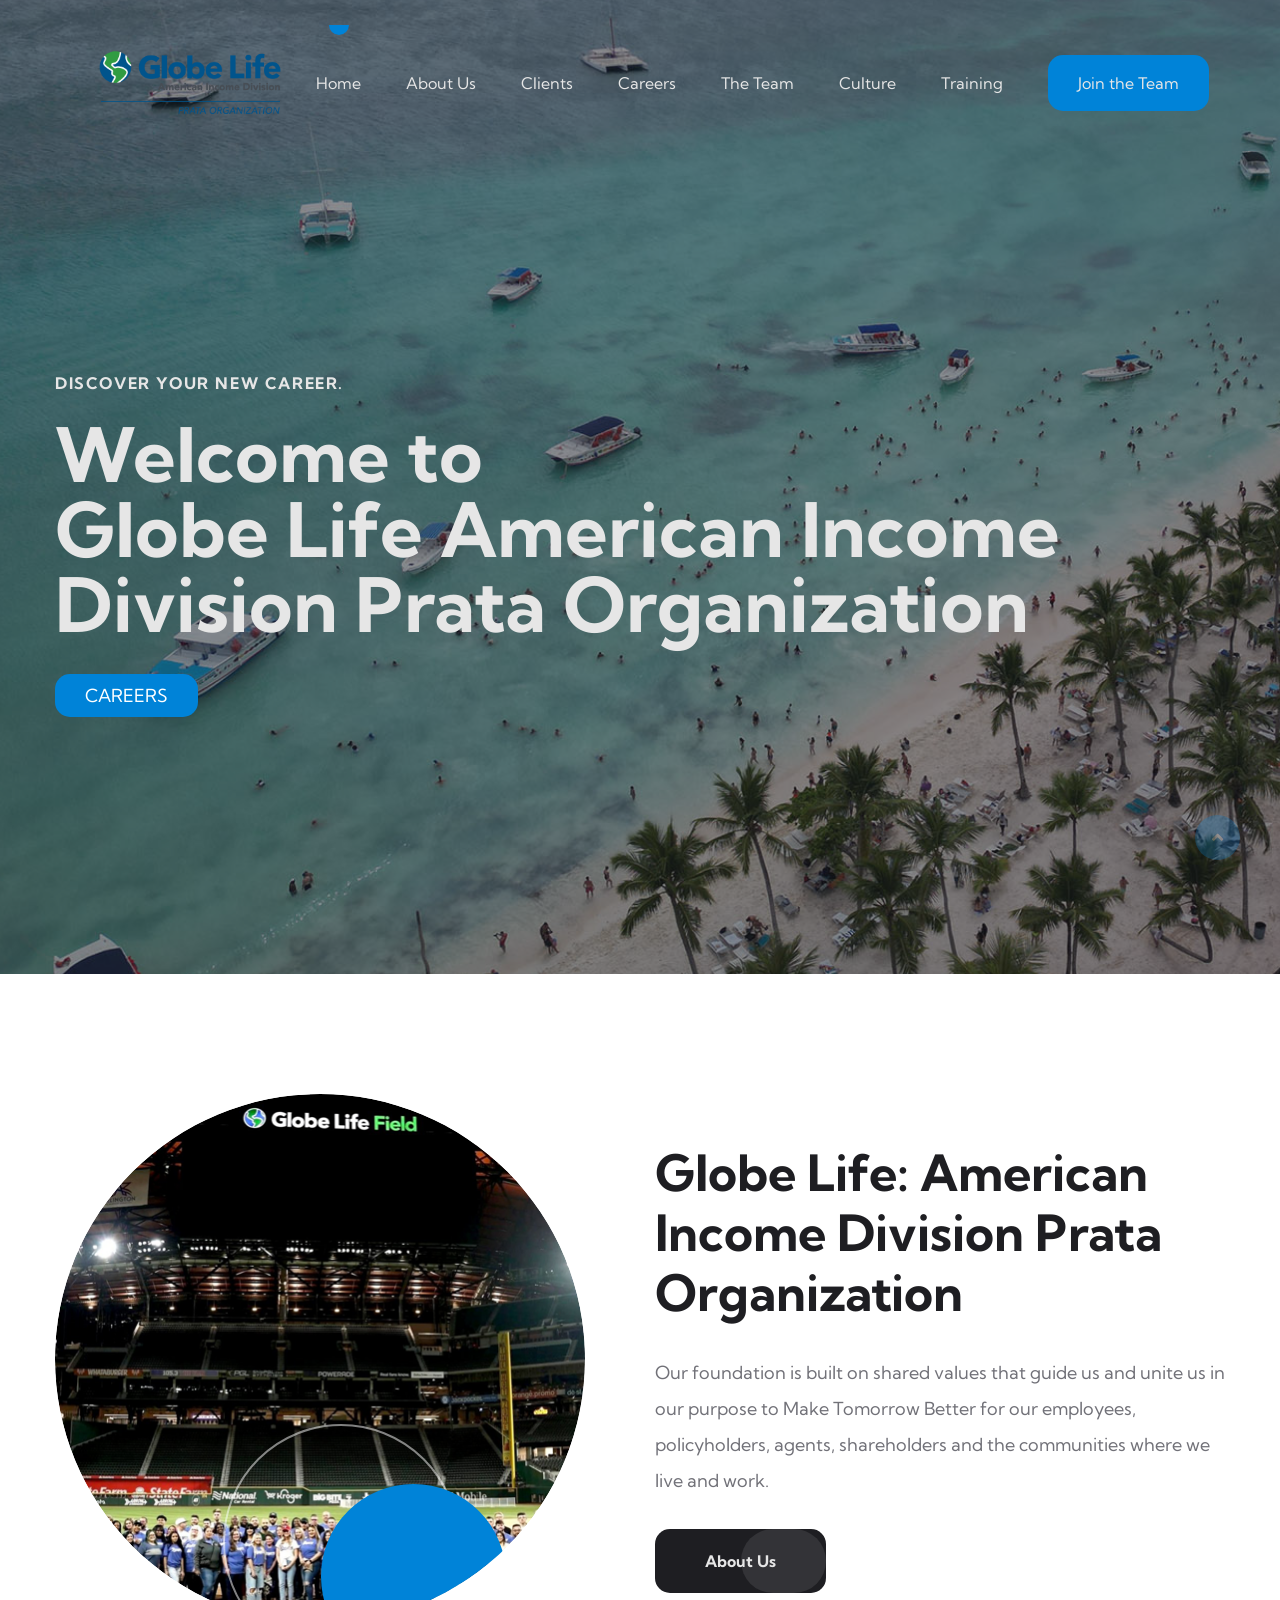
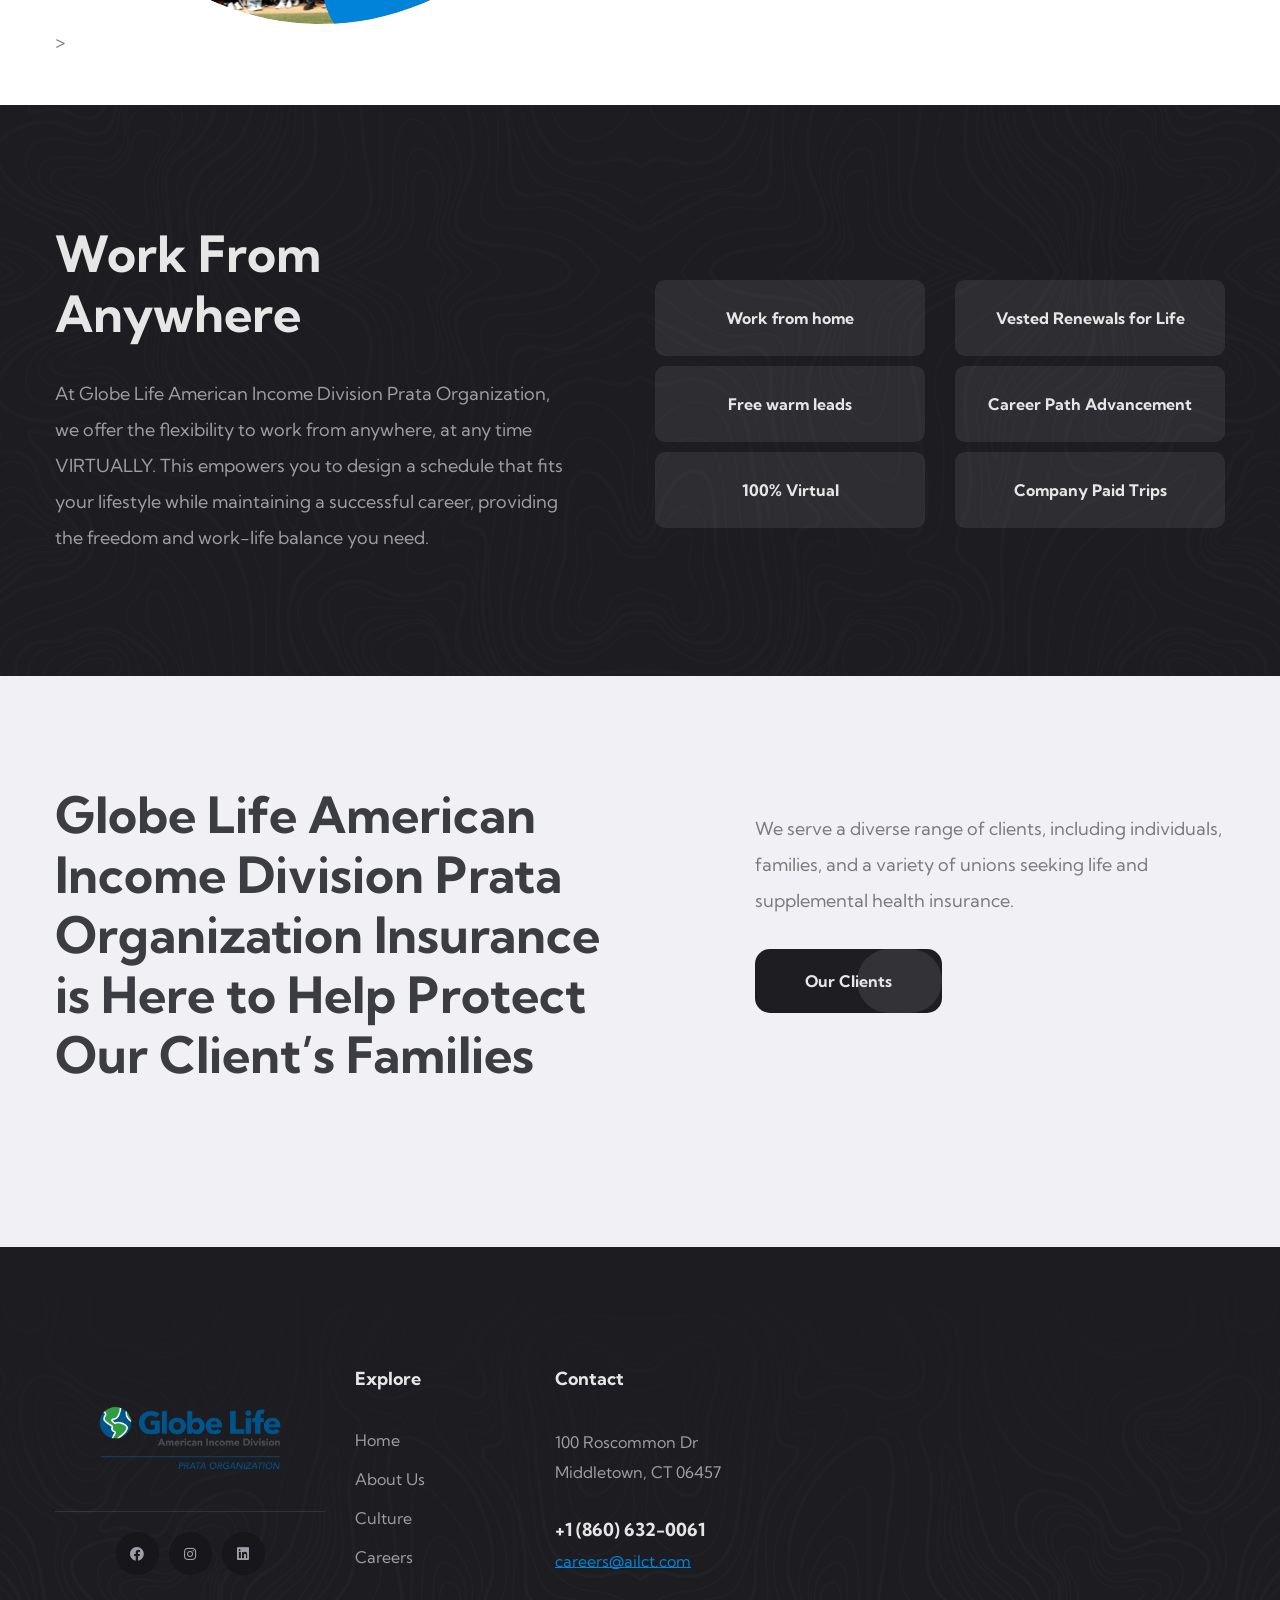
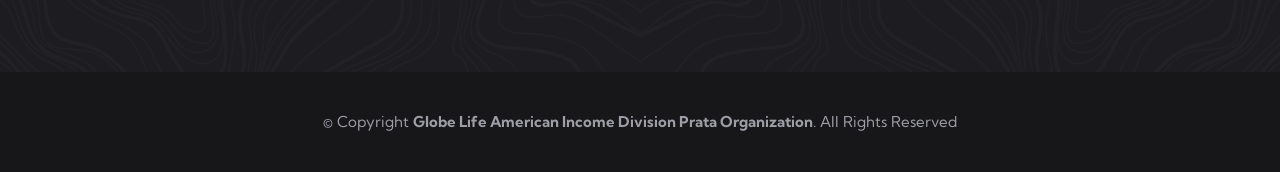
==== index.html @ 02aa12d7 "Init" ====
<!DOCTYPE html>
<html lang="en">

<head>
    <meta charset="UTF-8" />
    <meta name="viewport" content="width=device-width, initial-scale=1.0" />
    <title>Home</title>
    <!-- favicons Icons -->
    <link rel="apple-touch-icon" sizes="180x180" href="assets/images/favicons/apple-touch-icon.png" />
    <link rel="icon" type="image/png" sizes="32x32" href="assets/images/favicons/favicon-32x32.png" />
    <link rel="icon" type="image/png" sizes="16x16" href="assets/images/favicons/favicon-16x16.png" />
    <link rel="manifest" href="assets/images/favicons/site.webmanifest" />
    <meta name="description" content="Entox HTML Template For Car Business" />

    <!-- fonts -->
    <link rel="preconnect" href="https://fonts.gstatic.com">
    <link href="https://fonts.googleapis.com/css2?family=Kumbh+Sans:wght@300;400;700&display=swap" rel="stylesheet">

    <link rel="stylesheet" href="assets/vendors/bootstrap/css/bootstrap.min.css" />
    <link rel="stylesheet" href="assets/vendors/animate/animate.min.css" />
    <link rel="stylesheet" href="assets/vendors/fontawesome/css/all.min.css" />
    <link rel="stylesheet" href="assets/vendors/jarallax/jarallax.css" />
    <link rel="stylesheet" href="assets/vendors/jquery-magnific-popup/jquery.magnific-popup.css" />
    <link rel="stylesheet" href="assets/vendors/nouislider/nouislider.min.css" />
    <link rel="stylesheet" href="assets/vendors/nouislider/nouislider.pips.css" />
    <link rel="stylesheet" href="assets/vendors/odometer/odometer.min.css" />
    <link rel="stylesheet" href="assets/vendors/swiper/swiper.min.css" />
    <link rel="stylesheet" href="assets/vendors/moniz-icons/style.css">
    <link rel="stylesheet" href="assets/vendors/tiny-slider/tiny-slider.min.css" />
    <link rel="stylesheet" href="assets/vendors/reey-font/stylesheet.css" />
    <link rel="stylesheet" href="assets/vendors/owl-carousel/owl.carousel.min.css" />
    <link rel="stylesheet" href="assets/vendors/owl-carousel/owl.theme.default.min.css" />
    <link rel="stylesheet" href="assets/vendors/twentytwenty/twentytwenty.css" />
    <link rel="stylesheet" href="assets/vendors/bxslider/jquery.bxslider.css" />
    <link rel="stylesheet" href="assets/vendors/bootstrap-select/css/bootstrap-select.min.css" />
    <link rel="stylesheet" href="assets/vendors/vegas/vegas.min.css" />
    <link rel="stylesheet" href="assets/vendors/jquery-ui/jquery-ui.css" />
    <link rel="stylesheet" href="assets/vendors/timepicker/timePicker.css" />

    <!-- template styles -->
    <link rel="stylesheet" href="assets/css/moniz.css" />
    <link rel="stylesheet" href="assets/css/moniz-responsive.css" />

    <!-- RTL Styles -->
    <link rel="stylesheet" href="assets/css/moniz-rtl.css">

    <!-- color css -->
    <link rel="stylesheet" id="jssDefault" href="assets/css/colors/color-default.css">
    <link rel="stylesheet" id="jssMode" href="assets/css/modes/moniz-normal.css">

    <!-- toolbar css -->
    <link rel="stylesheet" href="assets/css/moniz-toolbar.css">

</head>

<body>



    <div class="preloader">
        <img class="preloader__image" width="60" src="assets/images/loader.png" alt="" />
    </div>
    <!-- /.preloader -->
    <div class="page-wrapper">
        <header class="main-header clearfix">
            <nav class="main-menu clearfix">
                <div class="main-menu-wrapper clearfix">
                    <div class="main-menu-wrapper__left clearfix">
                        <div class="main-menu-wrapper__logo">
                            <a href="index.html"><img src="assets/images/pratalogo.png" alt=""></a>
                        </div>
                        <div class="main-menu-wrapper__social">
                            <a href="https://www.facebook.com/prataorganization/" class="clr-fb"><i class="fab fa-facebook"></i></a>
                            <a href="https://www.instagram.com/prata_organization" class="clr-ins"><i class="fab fa-instagram"></i></a>
                            <a href="https://www.instagram.com/prata_organization" class="clr-dri"><i class="fab fa-linkedin"></i></a>
                        </div>
                    </div>
                    <div class="main-menu-wrapper__main-menu">
                        <a href="#" class="mobile-nav__toggler">
                            <span></span>
                        </a>
                        <ul class="main-menu__list" >
                            <li  ><a href="index.html">Home</a></li>
                            <li><a href="about.html">About Us</a></li>
                            <li><a href="clients.html">Clients</a></li>
                            <li><a href="careers.html">Careers</a></li>
                            <li><a href="team.html">The Team</a></li>
                            <li><a href="culture.html">Culture</a></li>
                            <li><a href="https://prataacademy.com">Training</a></li>
                            <li> <a href="join.html" class="team-btn"><span>Join the Team</span></a></li>
                        </ul>
                    </div>
                    <!--
                    <div class="main-menu-wrapper__right">
                        <div class="main-menu-wrapper__right-contact-box">
                            <div class="main-menu-wrapper__right-contact-icon">
                                <span class="icon-phone-call"></span>
                            </div>

                            <div class="main-menu-wrapper__right-contact-number">
                                <a href="tel:92-666-888-0000">92 666 888 0000</a>
                            </div>
                        </div>
                    </div>
                    -->
                </div>
            </nav>
        </header>

        <div class="stricky-header stricked-menu main-menu">
            <div class="sticky-header__content"></div><!-- /.sticky-header__content -->
        </div><!-- /.stricky-header -->

        <!-- Banner One Start -->
        <section class="main-slider">

            <div class="swiper-container thm-swiper__slider" data-swiper-options='{"slidesPerView": 1, "loop": false,
    "effect": "fade",
     "pagination": {
        "el": "#main-slider-pagination",
        "type": "bullets",
        "clickable": true
      },
    "navigation": {
        "nextEl": "#main-slider__swiper-button-next",
        "prevEl": "#main-slider__swiper-button-prev"
    },
    "autoplay": {
        "delay": 5000
    }}'>
                <div class="swiper-wrapper">

                    <div class="swiper-slide">
                        <div class="image-layer"
                            style="background-image: url(assets/images/home-banner.jpg);">
                        </div>
                        <div class="image-layer-overlay"></div>
                        <!--

                        <div class="main-slider-shape-1"></div>
                        <div class="main-slider-shape-2"></div>
                        <div class="main-slider-shape-3"></div>
                        <div class="main-slider-shape-4"></div>
                        -->
                        <!-- /.image-layer -->
                        <div class="container swiper-no-swiping">
                            <div class="row">
                                <div class="col-lg-12">
                                    <div class="main-slider__content">
                                        <p>Discover your new career.</p>
                                        <h2 style="font-size:75px; line-height:75px;">Welcome to <br> Globe Life American Income Division Prata Organization</h2>

                                        <a href="join.html" class="team-btn" style=""><span>CAREERS</span></a>
                                    </div>
                                </div>
                            </div>
                        </div>
                    </div>
                </div>
                <!-- If we need navigation buttons -->
                <div class="slider-bottom-box clearfix">

                    <div class="main-slider__nav">
                        <!--
                                                <div class="swiper-button-prev" id="main-slider__swiper-button-next"><i
                                class="icon-right-arrow icon-left-arrow"></i>
                        </div>
                        <div class="swiper-button-next" id="main-slider__swiper-button-prev"><i
                                class="icon-right-arrow"></i>
                        </div>
                        -->
                    </div>
                    <!--
                    <div class="swiper-pagination" id="main-slider-pagination"></div>
                    -->
                </div>
            </div>
        </section>
        <!--Banner One End-->

        <!--Welcome One Start-->
        <section class="welcome-one">
            <div class="container">
                <div class="row">
                    <div class="col-xl-6">
                        <div class="welcome-one__left wow fadeInLeft" data-wow-duration="1500ms">
                            <div class="welcome-one__img-box">
                                <div class="welcome-one__img">
                                    <img src="assets/images/resources/field.png" alt="">
                                    <div class="welcome-one__shape-1"></div>
                                    <div class="welcome-one__shape-2"></div>
                                </div>
                             <!--   <div class="welcome-one__trusted">
                                    <p>Trusted by</p>
                                    <h2 class="odometer" data-count="4890">00</h2>
                                </div> -->>
                            </div>
                        </div>
                    </div>
                    <div class="col-xl-6">
                        <div class="welcome-one__right">
                            <div class="section-title text-left">
                              <!--  <span class="section-title__tagline">About company</span> -->
                                <h2 class="section-title__title">Globe Life: American Income Division Prata Organization</h2>
                            </div>
                            <p class="welcome-one__right-text-2">
                                Our foundation is built on shared values that guide us and unite us in our purpose to Make Tomorrow Better for our employees, policyholders, agents, shareholders and the communities where we live and work.</p>
                            <a href="contact.html" class="thm-btn testimonial-one__btn"><span>About Us</span></a>
                        </div>
                    </div>
                </div>
            </div>
        </section>
        <!--Welcome One End-->

        <!--Core Features Start-->
        <section class="core-features">
            <div class="core-features-bg" style="background-image: url(assets/images/backgrounds/core-features-bg.jpg)">
            </div>
            <div class="container">
                <div class="row">
                    <div class="col-xl-6 col-lg-6">
                        <div class="core-features__left">
                            <div class="section-title text-left">
                                <h2 class="section-title__title">Work From Anywhere</h2>
                            </div>
                            <div class="core-features__left-bottom">
                                <div class="core-features__left-bottom-text">
                                    <p>At Globe Life American Income Division Prata Organization, we offer the flexibility to work from anywhere, at any time VIRTUALLY. This empowers you to design a schedule that fits your lifestyle while maintaining a successful career, providing the freedom and work-life balance you need.</p>
                                </div>
                            </div>
                        </div>
                    </div>
                    <div class="col-xl-3 col-lg-6">
                        <div class="core-features__promicess">
                            <ul class="list-unstyled core-features__promicess-list" style="padding: 0; text-align: center">
                                <li>
                                    <div class="text">
                                        <p>Work from home</p>
                                    </div>

                                </li>
                                <li>
                                    <div class="text">
                                        <p>Free warm leads</p>
                                    </div>

                                </li>
                                <li>
                                    <div class="text">
                                        <p>100% Virtual</p>
                                    </div>

                                </li>
                            </ul>
                        </div>
                    </div>
                    <div class="col-xl-3 col-lg-6">
                        <div class="core-features__promicess">
                            <ul class="list-unstyled core-features__promicess-list">
                                <li>
                                    <div class="text">
                                        <p>Vested Renewals for Life</p>
                                    </div>

                                </li>
                                <li>
                                    <div class="text">
                                        <p>Career Path Advancement</p>
                                    </div>

                                </li>
                                <li>
                                    <div class="text">
                                        <p>Company Paid Trips</p>
                                    </div>

                                </li>
                            </ul>
                        </div>
                    </div>
                </div>
            </div>
        </section>
        <!--Core Features End-->



        <!--We Make Start-->
        <section class="we-make" style="background-color: #f1f1f5">
            <div class="we-make-bg" style=""></div>
            <div class="container">
                <div class="row">
                    <div class="col-xl-7 col-lg-6">
                        <div class="we-make__left">
                            <div class="section-title text-left">
                                <h2 class="section-title__title" style="color:#3c3c43">Globe Life American Income Division Prata Organization Insurance is Here to Help Protect Our Client’s Families </h2>

                            </div>

                        </div>
                    </div>
                    <div class="col-xl-5 col-lg-6">
                        <div class="we-make__right">
                            <p class="CtaParagraph">We serve a diverse range of clients, including individuals, families, and a variety of unions seeking life and supplemental health insurance.</p>
                            <a href="contact.html" class="thm-btn testimonial-one__btn"><span>Our Clients</span></a>
                        </div>
                    </div>
                </div>
            </div>
        </section>
        <!--We Make End-->

        <!--Site Footer One Start-->
        <footer class="site-footer">
            <div class="site-footer__top">
                <div class="site-footer-top-bg"
                    style="background-image: url(assets/images/backgrounds/site-footer-bg.jpg)"></div>
                <div class="container">
                    <div class="row">
                        <div class="col-xl-3 col-lg-6 col-md-6 wow fadeInUp" data-wow-delay="100ms">
                            <div class="footer-widget__column footer-widget__about"  style="justify-content: center">
                                <div class="footer-widget__about-logo"  style="justify-content: center">
                                    <a href="index.html"><img src="assets/images/pratalogo.png" alt=""></a>
                                </div>
                            <!--    <p class="footer-widget__about-text">Welcome to our website design agency. Lore ipsum
                                    simply text amet cing elit.</p> -->
                                <div class="footer-widget__about-social-list" style="justify-content: center">
                                    <a href="https://www.facebook.com/prataorganization/" class="clr-fb"><i class="fab fa-facebook"></i></a>
                                    <a href="https://www.instagram.com/prata_organization" class="clr-ins"><i class="fab fa-instagram"></i></a>
                                    <a href="https://www.instagram.com/prata_organization" class="clr-dri"><i class="fab fa-linkedin"></i></a>
                                </div>
                            </div>
                        </div>
                        <div class="col-xl-2 col-lg-6 col-md-6 wow fadeInUp" data-wow-delay="200ms">
                            <div class="footer-widget__column footer-widget__explore clearfix">
                                <h3 class="footer-widget__title">Explore</h3>
                                <ul class="footer-widget__explore-list list-unstyled">
                                    <li><a href="index.html">Home</a></li>
                                    <li><a href="about.html">About Us</a></li>
                                    <li><a href="culture.html">Culture</a></li>
                                    <li><a href="careers.html">Careers</a></li>
                                </ul>
                            </div>
                        </div>
                        <div class="col-xl-3 col-lg-6 col-md-6 wow fadeInUp" data-wow-delay="400ms">
                            <div class="footer-widget__column footer-widget__contact">
                                <h3 class="footer-widget__title">Contact</h3>
                                <p class="footer-widget__contact-text">100 Roscommon Dr<br>Middletown, CT 06457</p>
                                <div class="footer-widget__contact-info">
                                    <p>
                                        <a href="tel:+1-860-632-0061" class="footer-widget__contact-phone">+1 (860) 632-0061</a>
                                        <a href="mailto:careers@ailct.com"
                                            class="footer-widget__contact-mail">careers@ailct.com</a>
                                    </p>
                                </div>
                            </div>
                        </div>

                    </div>
                </div>
            </div>
            <div class="site-footer-bottom">
                <div class="container">
                    <div class="row">
                        <div class="col-xl-12">
                            <div class="site-footer-bottom__inner">
                                <p class="site-footer-bottom__copy-right">© Copyright <strong><a
                                        href="#">Globe Life American Income Division Prata Organization</a></strong>. All Rights Reserved</p>
                            </div>
                        </div>
                    </div>
                </div>
            </div>
        </footer>
        <!--Site Footer One End-->


    </div><!-- /.page-wrapper -->


    <div class="mobile-nav__wrapper">
        <div class="mobile-nav__overlay mobile-nav__toggler"></div>
        <!-- /.mobile-nav__overlay -->
        <div class="mobile-nav__content">
            <span class="mobile-nav__close mobile-nav__toggler"></span>

            <div class="logo-box">
                <a href="index.html" aria-label="logo image"><img src="assets/images/pratalogo.png" width="155"
                                                                  alt="" /></a>
            </div>
            <!-- /.logo-box -->
            <div class="mobile-nav__container"></div>
            <!-- /.mobile-nav__container -->

            <ul class="mobile-nav__contact list-unstyled">
                <li>
                    <i class="fa fa-envelope"></i>
                    <a href="mailto:careers@ailct.com">careers@ailct.com</a>
                </li>
                <li>
                    <i class="fa fa-phone-alt"></i>
                    <a href="tel:860-632-0061">+1 (860) 632-0061</a>
                </li>
            </ul><!-- /.mobile-nav__contact -->
            <div class="mobile-nav__top">
                <div class="mobile-nav__social">
                    <a href="https://www.facebook.com/prataorganization/" class="clr-fb"><i class="fab fa-facebook"></i></a>
                    <a href="https://www.instagram.com/prata_organization" class="clr-ins"><i class="fab fa-instagram"></i></a>
                    <a href="https://www.instagram.com/prata_organization" class="clr-dri"><i class="fab fa-linkedin"></i></a>
                </div><!-- /.mobile-nav__social -->
            </div><!-- /.mobile-nav__top -->
        </div>
        <!-- /.mobile-nav__content -->
    </div>

    <div class="search-popup">
        <div class="search-popup__overlay search-toggler"></div>
        <!-- /.search-popup__overlay -->
        <div class="search-popup__content">
            <form action="#">
                <label for="search" class="sr-only">search here</label><!-- /.sr-only -->
                <input type="text" id="search" placeholder="Search Here..." />
                <button type="submit" aria-label="search submit" class="thm-btn">
                    <i class="icon-magnifying-glass"></i>
                </button>
            </form>
        </div>
        <!-- /.search-popup__content -->
    </div>
    <!-- /.search-popup -->

    <a href="#" data-target="html" class="scroll-to-target scroll-to-top"><i class="fa fa-angle-up"></i></a>


    <script src="assets/vendors/jquery/jquery-3.5.1.min.js"></script>
    <script src="assets/vendors/bootstrap/js/bootstrap.bundle.min.js"></script>
    <script src="assets/vendors/jarallax/jarallax.min.js"></script>
    <script src="assets/vendors/jquery-ajaxchimp/jquery.ajaxchimp.min.js"></script>
    <script src="assets/vendors/jquery-appear/jquery.appear.min.js"></script>
    <script src="assets/vendors/jquery-circle-progress/jquery.circle-progress.min.js"></script>
    <script src="assets/vendors/jquery-magnific-popup/jquery.magnific-popup.min.js"></script>
    <script src="assets/vendors/jquery-validate/jquery.validate.min.js"></script>
    <script src="assets/vendors/nouislider/nouislider.min.js"></script>
    <script src="assets/vendors/odometer/odometer.min.js"></script>
    <script src="assets/vendors/swiper/swiper.min.js"></script>
    <script src="assets/vendors/tiny-slider/tiny-slider.min.js"></script>
    <script src="assets/vendors/wnumb/wNumb.min.js"></script>
    <script src="assets/vendors/wow/wow.js"></script>
    <script src="assets/vendors/isotope/isotope.js"></script>
    <script src="assets/vendors/countdown/countdown.min.js"></script>
    <script src="assets/vendors/owl-carousel/owl.carousel.min.js"></script>
    <script src="assets/vendors/twentytwenty/twentytwenty.js"></script>
    <script src="assets/vendors/twentytwenty/jquery.event.move.js"></script>
    <script src="assets/vendors/bxslider/jquery.bxslider.min.js"></script>
    <script src="assets/vendors/bootstrap-select/js/bootstrap-select.min.js"></script>
    <script src="assets/vendors/vegas/vegas.min.js"></script>
    <script src="assets/vendors/jquery-ui/jquery-ui.js"></script>
    <script src="assets/vendors/timepicker/timePicker.js"></script>


    <script src="http://maps.google.com/maps/api/js?key=AIzaSyATY4Rxc8jNvDpsK8ZetC7JyN4PFVYGCGM"></script>


    <!-- template js -->
    <script src="assets/js/moniz.js"></script>



</body>

</html>
---- assets/vendors/nouislider/nouislider.min.css ----
/*! nouislider - 14.1.1 - 12/15/2019 */
.noUi-target,.noUi-target *{-webkit-touch-callout:none;-webkit-tap-highlight-color:transparent;-webkit-user-select:none;-ms-touch-action:none;touch-action:none;-ms-user-select:none;-moz-user-select:none;user-select:none;-moz-box-sizing:border-box;box-sizing:border-box}.noUi-target{position:relative}.noUi-base,.noUi-connects{width:100%;height:100%;position:relative;z-index:1}.noUi-connects{overflow:hidden;z-index:0}.noUi-connect,.noUi-origin{will-change:transform;position:absolute;z-index:1;top:0;right:0;-ms-transform-origin:0 0;-webkit-transform-origin:0 0;-webkit-transform-style:preserve-3d;transform-origin:0 0;transform-style:flat}.noUi-connect{height:100%;width:100%}.noUi-origin{height:10%;width:10%}.noUi-txt-dir-rtl.noUi-horizontal .noUi-origin{left:0;right:auto}.noUi-vertical .noUi-origin{width:0}.noUi-horizontal .noUi-origin{height:0}.noUi-handle{-webkit-backface-visibility:hidden;backface-visibility:hidden;position:absolute}.noUi-touch-area{height:100%;width:100%}.noUi-state-tap .noUi-connect,.noUi-state-tap .noUi-origin{-webkit-transition:transform .3s;transition:transform .3s}.noUi-state-drag *{cursor:inherit!important}.noUi-horizontal{height:18px}.noUi-horizontal .noUi-handle{width:34px;height:28px;right:-17px;top:-6px}.noUi-vertical{width:18px}.noUi-vertical .noUi-handle{width:28px;height:34px;right:-6px;top:-17px}.noUi-txt-dir-rtl.noUi-horizontal .noUi-handle{left:-17px;right:auto}.noUi-target{background:#FAFAFA;border-radius:4px;border:1px solid #D3D3D3;box-shadow:inset 0 1px 1px #F0F0F0,0 3px 6px -5px #BBB}.noUi-connects{border-radius:3px}.noUi-connect{background:#3FB8AF}.noUi-draggable{cursor:ew-resize}.noUi-vertical .noUi-draggable{cursor:ns-resize}.noUi-handle{border:1px solid #D9D9D9;border-radius:3px;background:#FFF;cursor:default;box-shadow:inset 0 0 1px #FFF,inset 0 1px 7px #EBEBEB,0 3px 6px -3px #BBB}.noUi-active{box-shadow:inset 0 0 1px #FFF,inset 0 1px 7px #DDD,0 3px 6px -3px #BBB}.noUi-handle:after,.noUi-handle:before{content:"";display:block;position:absolute;height:14px;width:1px;background:#E8E7E6;left:14px;top:6px}.noUi-handle:after{left:17px}.noUi-vertical .noUi-handle:after,.noUi-vertical .noUi-handle:before{width:14px;height:1px;left:6px;top:14px}.noUi-vertical .noUi-handle:after{top:17px}[disabled] .noUi-connect{background:#B8B8B8}[disabled] .noUi-handle,[disabled].noUi-handle,[disabled].noUi-target{cursor:not-allowed}.noUi-pips,.noUi-pips *{-moz-box-sizing:border-box;box-sizing:border-box}.noUi-pips{position:absolute;color:#999}.noUi-value{position:absolute;white-space:nowrap;text-align:center}.noUi-value-sub{color:#ccc;font-size:10px}.noUi-marker{position:absolute;background:#CCC}.noUi-marker-sub{background:#AAA}.noUi-marker-large{background:#AAA}.noUi-pips-horizontal{padding:10px 0;height:80px;top:100%;left:0;width:100%}.noUi-value-horizontal{-webkit-transform:translate(-50%,50%);transform:translate(-50%,50%)}.noUi-rtl .noUi-value-horizontal{-webkit-transform:translate(50%,50%);transform:translate(50%,50%)}.noUi-marker-horizontal.noUi-marker{margin-left:-1px;width:2px;height:5px}.noUi-marker-horizontal.noUi-marker-sub{height:10px}.noUi-marker-horizontal.noUi-marker-large{height:15px}.noUi-pips-vertical{padding:0 10px;height:100%;top:0;left:100%}.noUi-value-vertical{-webkit-transform:translate(0,-50%);transform:translate(0,-50%);padding-left:25px}.noUi-rtl .noUi-value-vertical{-webkit-transform:translate(0,50%);transform:translate(0,50%)}.noUi-marker-vertical.noUi-marker{width:5px;height:2px;margin-top:-1px}.noUi-marker-vertical.noUi-marker-sub{width:10px}.noUi-marker-vertical.noUi-marker-large{width:15px}.noUi-tooltip{display:block;position:absolute;border:1px solid #D9D9D9;border-radius:3px;background:#fff;color:#000;padding:5px;text-align:center;white-space:nowrap}.noUi-horizontal .noUi-tooltip{-webkit-transform:translate(-50%,0);transform:translate(-50%,0);left:50%;bottom:120%}.noUi-vertical .noUi-tooltip{-webkit-transform:translate(0,-50%);transform:translate(0,-50%);top:50%;right:120%}
---- assets/vendors/nouislider/nouislider.pips.css ----
/* Base;
 *
 */
.noUi-pips,
.noUi-pips * {
-moz-box-sizing: border-box;
	box-sizing: border-box;
}
.noUi-pips {
	position: absolute;
	font: 400 12px Arial;
	color: #999;
}

/* Values;
 *
 */
.noUi-value {
	width: 40px;
	position: absolute;
	text-align: center;
}
.noUi-value-sub {
	color: #ccc;
	font-size: 10px;
}

/* Markings;
 *
 */
.noUi-marker {
	position: absolute;
	background: #CCC;
}
.noUi-marker-sub {
	background: #AAA;
}
.noUi-marker-large {
	background: #AAA;
}

/* Horizontal layout;
 *
 */
.noUi-pips-horizontal {
	padding: 10px 0;
	height: 50px;
	top: 100%;
	left: 0;
	width: 100%;
}
.noUi-value-horizontal {
	margin-left: -20px;
	padding-top: 20px;
}
.noUi-value-horizontal.noUi-value-sub {
	padding-top: 15px;
}

.noUi-marker-horizontal.noUi-marker {
	margin-left: -1px;
	width: 2px;
	height: 5px;
}
.noUi-marker-horizontal.noUi-marker-sub {
	height: 10px;
}
.noUi-marker-horizontal.noUi-marker-large {
	height: 15px;
}

/* Vertical layout;
 *
 */
.noUi-pips-vertical {
	padding: 0 10px;
	height: 100%;
	top: 0;
	left: 100%;
}
.noUi-value-vertical {
	width: 15px;
	margin-left: 20px;
	margin-top: -5px;
}

.noUi-marker-vertical.noUi-marker {
	width: 5px;
	height: 2px;
	margin-top: -1px;
}
.noUi-marker-vertical.noUi-marker-sub {
	width: 10px;
}
.noUi-marker-vertical.noUi-marker-large {
	width: 15px;
}
---- assets/vendors/moniz-icons/style.css ----
@font-face {
  font-family: 'icomoon';
  src:  url('fonts/icomoon.eot?f3u5hc');
  src:  url('fonts/icomoon.eot?f3u5hc#iefix') format('embedded-opentype'),
    url('fonts/icomoon.ttf?f3u5hc') format('truetype'),
    url('fonts/icomoon.woff?f3u5hc') format('woff'),
    url('fonts/icomoon.svg?f3u5hc#icomoon') format('svg');
  font-weight: normal;
  font-style: normal;
  font-display: block;
}

[class^="icon-"], [class*=" icon-"] {
  /* use !important to prevent issues with browser extensions that change fonts */
  font-family: 'icomoon' !important;
  speak: never;
  font-style: normal;
  font-weight: normal;
  font-variant: normal;
  text-transform: none;
  line-height: 1;

  /* Better Font Rendering =========== */
  -webkit-font-smoothing: antialiased;
  -moz-osx-font-smoothing: grayscale;
}

.icon-placeholder:before {
  content: "\e900";
}
.icon-relationship:before {
  content: "\e901";
}
.icon-magnifying-glass:before {
  content: "\e902";
}
.icon-phone-call:before {
  content: "\e903";
}
.icon-right-arrow:before {
  content: "\e904";
}
.icon-left-arrow:before {
  content: "\e905";
}
.icon-tick:before {
  content: "\e906";
}
.icon-recommend:before {
  content: "\e907";
}
.icon-recruit:before {
  content: "\e908";
}
.icon-coffee:before {
  content: "\e909";
}
.icon-customer-review:before {
  content: "\e90a";
}
.icon-development:before {
  content: "\e90b";
}
.icon-color-sample:before {
  content: "\e90c";
}
.icon-front-end:before {
  content: "\e90d";
}
.icon-online-shopping:before {
  content: "\e90e";
}
.icon-web-design:before {
  content: "\e90f";
}
.icon-graphic-design:before {
  content: "\e910";
}
.icon-play-button:before {
  content: "\e911";
}
.icon-training:before {
  content: "\e912";
}
.icon-strategy:before {
  content: "\e913";
}
---- assets/vendors/reey-font/stylesheet.css ----
/*! Generated by Font Squirrel (https://www.fontsquirrel.com) on January 28, 2021 */



@font-face {
    font-family: 'reeyregular';
    src: url('reey-regular-webfont.woff2') format('woff2'),
         url('reey-regular-webfont.woff') format('woff');
    font-weight: normal;
    font-style: normal;

}
---- assets/vendors/twentytwenty/twentytwenty.css ----
.twentytwenty-horizontal .twentytwenty-handle:before, .twentytwenty-horizontal .twentytwenty-handle:after, .twentytwenty-vertical .twentytwenty-handle:before, .twentytwenty-vertical .twentytwenty-handle:after {
  content: " ";
  display: block;
  background: white;
  position: absolute;
  z-index: 30;
  -webkit-box-shadow: 0px 0px 12px rgba(51, 51, 51, 0.5);
  -moz-box-shadow: 0px 0px 12px rgba(51, 51, 51, 0.5);
  box-shadow: 0px 0px 12px rgba(51, 51, 51, 0.5); }

.twentytwenty-horizontal .twentytwenty-handle:before, .twentytwenty-horizontal .twentytwenty-handle:after {
  width: 3px;
  height: 9999px;
  left: 50%;
  margin-left: -1.5px; }

.twentytwenty-vertical .twentytwenty-handle:before, .twentytwenty-vertical .twentytwenty-handle:after {
  width: 9999px;
  height: 3px;
  top: 50%;
  margin-top: -1.5px; }

.twentytwenty-before-label, .twentytwenty-after-label, .twentytwenty-overlay {
  position: absolute;
  top: 0;
  width: 100%;
  height: 100%; }

.twentytwenty-before-label, .twentytwenty-after-label, .twentytwenty-overlay {
  -webkit-transition-duration: 0.5s;
  -moz-transition-duration: 0.5s;
  transition-duration: 0.5s; }

.twentytwenty-before-label, .twentytwenty-after-label {
  -webkit-transition-property: opacity;
  -moz-transition-property: opacity;
  transition-property: opacity; }

.twentytwenty-before-label:before, .twentytwenty-after-label:before {
  color: white;
  font-size: 13px;
  letter-spacing: 0.1em; }

.twentytwenty-before-label:before, .twentytwenty-after-label:before {
  position: absolute;
  background: rgba(255, 255, 255, 0.2);
  line-height: 38px;
  padding: 0 20px;
  -webkit-border-radius: 2px;
  -moz-border-radius: 2px;
  border-radius: 2px; }

.twentytwenty-horizontal .twentytwenty-before-label:before, .twentytwenty-horizontal .twentytwenty-after-label:before {
  bottom: 0px;
  margin-top: -19px; }

.twentytwenty-vertical .twentytwenty-before-label:before, .twentytwenty-vertical .twentytwenty-after-label:before {
  left: 50%;
  margin-left: -45px;
  text-align: center;
  width: 90px; }

.twentytwenty-left-arrow, .twentytwenty-right-arrow, .twentytwenty-up-arrow, .twentytwenty-down-arrow {
  width: 0;
  height: 0;
  border: 6px inset transparent;
  position: absolute; }

.twentytwenty-left-arrow, .twentytwenty-right-arrow {
  top: 50%;
  margin-top: -6px; }

.twentytwenty-up-arrow, .twentytwenty-down-arrow {
  left: 50%;
  margin-left: -6px; }

.twentytwenty-container {
  -webkit-box-sizing: content-box;
  -moz-box-sizing: content-box;
  box-sizing: content-box;
  z-index: 0;
  overflow: hidden;
  position: relative;
  -webkit-user-select: none;
  -moz-user-select: none; }
  .twentytwenty-container img {
    max-width: 100%;
    position: absolute;
    top: 0;
    display: block; }
  .twentytwenty-container.active .twentytwenty-overlay, .twentytwenty-container.active :hover.twentytwenty-overlay {
    background: rgba(0, 0, 0, 0); }
    .twentytwenty-container.active .twentytwenty-overlay .twentytwenty-before-label,
    .twentytwenty-container.active .twentytwenty-overlay .twentytwenty-after-label, .twentytwenty-container.active :hover.twentytwenty-overlay .twentytwenty-before-label,
    .twentytwenty-container.active :hover.twentytwenty-overlay .twentytwenty-after-label {
      opacity: 0; }
  .twentytwenty-container * {
    -webkit-box-sizing: content-box;
    -moz-box-sizing: content-box;
    box-sizing: content-box; }

.twentytwenty-before-label {
  opacity: 0; }
  .twentytwenty-before-label:before {
    content: attr(data-content); }

.twentytwenty-after-label {
  opacity: 0; }
  .twentytwenty-after-label:before {
    content: attr(data-content); }

.twentytwenty-horizontal .twentytwenty-before-label:before {
  left: 10px; }

.twentytwenty-horizontal .twentytwenty-after-label:before {
  right: 10px; }

.twentytwenty-vertical .twentytwenty-before-label:before {
  top: 10px; }

.twentytwenty-vertical .twentytwenty-after-label:before {
  bottom: 10px; }

.twentytwenty-overlay {
  -webkit-transition-property: background;
  -moz-transition-property: background;
  transition-property: background;
  background: rgba(0, 0, 0, 0);
  z-index: 25; }
  .twentytwenty-overlay:hover {
    background: rgba(0, 0, 0, 0.5); }
    .twentytwenty-overlay:hover .twentytwenty-after-label {
      opacity: 1; }
    .twentytwenty-overlay:hover .twentytwenty-before-label {
      opacity: 1; }

.twentytwenty-before {
  z-index: 20; }

.twentytwenty-after {
  z-index: 10; }

.twentytwenty-handle {
  height: 38px;
  width: 38px;
  position: absolute;
  left: 50%;
  top: 50%;
  margin-left: -22px;
  margin-top: -22px;
  border: 3px solid white;
  -webkit-border-radius: 1000px;
  -moz-border-radius: 1000px;
  border-radius: 1000px;
  -webkit-box-shadow: 0px 0px 12px rgba(51, 51, 51, 0.5);
  -moz-box-shadow: 0px 0px 12px rgba(51, 51, 51, 0.5);
  box-shadow: 0px 0px 12px rgba(51, 51, 51, 0.5);
  z-index: 40;
  cursor: pointer; }

.twentytwenty-horizontal .twentytwenty-handle:before {
  bottom: 50%;
  margin-bottom: 22px;
  -webkit-box-shadow: 0 3px 0 white, 0px 0px 12px rgba(51, 51, 51, 0.5);
  -moz-box-shadow: 0 3px 0 white, 0px 0px 12px rgba(51, 51, 51, 0.5);
  box-shadow: 0 3px 0 white, 0px 0px 12px rgba(51, 51, 51, 0.5); }
.twentytwenty-horizontal .twentytwenty-handle:after {
  top: 50%;
  margin-top: 22px;
  -webkit-box-shadow: 0 -3px 0 white, 0px 0px 12px rgba(51, 51, 51, 0.5);
  -moz-box-shadow: 0 -3px 0 white, 0px 0px 12px rgba(51, 51, 51, 0.5);
  box-shadow: 0 -3px 0 white, 0px 0px 12px rgba(51, 51, 51, 0.5); }

.twentytwenty-vertical .twentytwenty-handle:before {
  left: 50%;
  margin-left: 22px;
  -webkit-box-shadow: 3px 0 0 white, 0px 0px 12px rgba(51, 51, 51, 0.5);
  -moz-box-shadow: 3px 0 0 white, 0px 0px 12px rgba(51, 51, 51, 0.5);
  box-shadow: 3px 0 0 white, 0px 0px 12px rgba(51, 51, 51, 0.5); }
.twentytwenty-vertical .twentytwenty-handle:after {
  right: 50%;
  margin-right: 22px;
  -webkit-box-shadow: -3px 0 0 white, 0px 0px 12px rgba(51, 51, 51, 0.5);
  -moz-box-shadow: -3px 0 0 white, 0px 0px 12px rgba(51, 51, 51, 0.5);
  box-shadow: -3px 0 0 white, 0px 0px 12px rgba(51, 51, 51, 0.5); }

.twentytwenty-left-arrow {
  border-right: 6px solid white;
  left: 50%;
  margin-left: -17px; }

.twentytwenty-right-arrow {
  border-left: 6px solid white;
  right: 50%;
  margin-right: -17px; }

.twentytwenty-up-arrow {
  border-bottom: 6px solid white;
  top: 50%;
  margin-top: -17px; }

.twentytwenty-down-arrow {
  border-top: 6px solid white;
  bottom: 50%;
  margin-bottom: -17px; }
---- assets/vendors/vegas/vegas.min.css ----
.vegas-overlay,.vegas-slide,.vegas-slide-inner,.vegas-timer,.vegas-wrapper{position:absolute;top:0;left:0;bottom:0;right:0;overflow:hidden;border:none;padding:0;margin:0}.vegas-overlay{opacity:.5;background:url(overlays/02.png) center center}.vegas-timer{top:auto;bottom:0;height:2px}.vegas-timer-progress{width:0;height:100%;background:#fff;transition:width ease-out}.vegas-timer-running .vegas-timer-progress{width:100%}.vegas-slide,.vegas-slide-inner{margin:0;padding:0;background:center center no-repeat;-webkit-transform:translateZ(0);transform:translateZ(0);will-change:transform,opacity}body .vegas-container{overflow:hidden!important;position:relative}.vegas-video{min-width:100%;min-height:100%;width:auto;height:auto}body.vegas-container{overflow:auto;position:static;z-index:-2}body.vegas-container>.vegas-overlay,body.vegas-container>.vegas-slide,body.vegas-container>.vegas-timer{position:fixed;z-index:-1}.vegas-transition-blur,.vegas-transition-blur2{opacity:0;-webkit-filter:blur(32px) brightness(1.01);filter:blur(32px) brightness(1.01)}.vegas-transition-blur-in,.vegas-transition-blur2-in{opacity:1;-webkit-filter:blur(0) brightness(1.01);filter:blur(0) brightness(1.01)}.vegas-transition-blur2-out{opacity:0}.vegas-transition-burn,.vegas-transition-burn2{opacity:0;-webkit-filter:contrast(1000%) saturate(1000%);filter:contrast(1000%) saturate(1000%)}.vegas-transition-burn-in,.vegas-transition-burn2-in{opacity:1;-webkit-filter:contrast(100%) saturate(100%);filter:contrast(100%) saturate(100%)}.vegas-transition-burn2-out{opacity:0;-webkit-filter:contrast(1000%) saturate(1000%);filter:contrast(1000%) saturate(1000%)}.vegas-transition-fade,.vegas-transition-fade2{opacity:0}.vegas-transition-fade-in,.vegas-transition-fade2-in{opacity:1}.vegas-transition-fade2-out{opacity:0}.vegas-transition-flash,.vegas-transition-flash2{opacity:0;-webkit-filter:brightness(25);filter:brightness(25)}.vegas-transition-flash-in,.vegas-transition-flash2-in{opacity:1;-webkit-filter:brightness(1);filter:brightness(1)}.vegas-transition-flash2-out{opacity:0;-webkit-filter:brightness(25);filter:brightness(25)}.vegas-transition-negative,.vegas-transition-negative2{opacity:0;-webkit-filter:invert(100%);filter:invert(100%)}.vegas-transition-negative-in,.vegas-transition-negative2-in{opacity:1;-webkit-filter:invert(0);filter:invert(0)}.vegas-transition-negative2-out{opacity:0;-webkit-filter:invert(100%);filter:invert(100%)}.vegas-transition-slideDown,.vegas-transition-slideDown2{-webkit-transform:translateY(-100%);transform:translateY(-100%)}.vegas-transition-slideDown-in,.vegas-transition-slideDown2-in{-webkit-transform:translateY(0);transform:translateY(0)}.vegas-transition-slideDown2-out{-webkit-transform:translateY(100%);transform:translateY(100%)}.vegas-transition-slideLeft,.vegas-transition-slideLeft2{-webkit-transform:translateX(100%);transform:translateX(100%)}.vegas-transition-slideLeft-in,.vegas-transition-slideLeft2-in{-webkit-transform:translateX(0);transform:translateX(0)}.vegas-transition-slideLeft2-out,.vegas-transition-slideRight,.vegas-transition-slideRight2{-webkit-transform:translateX(-100%);transform:translateX(-100%)}.vegas-transition-slideRight-in,.vegas-transition-slideRight2-in{-webkit-transform:translateX(0);transform:translateX(0)}.vegas-transition-slideRight2-out{-webkit-transform:translateX(100%);transform:translateX(100%)}.vegas-transition-slideUp,.vegas-transition-slideUp2{-webkit-transform:translateY(100%);transform:translateY(100%)}.vegas-transition-slideUp-in,.vegas-transition-slideUp2-in{-webkit-transform:translateY(0);transform:translateY(0)}.vegas-transition-slideUp2-out{-webkit-transform:translateY(-100%);transform:translateY(-100%)}.vegas-transition-swirlLeft,.vegas-transition-swirlLeft2{-webkit-transform:scale(2) rotate(35deg);transform:scale(2) rotate(35deg);opacity:0}.vegas-transition-swirlLeft-in,.vegas-transition-swirlLeft2-in{-webkit-transform:scale(1) rotate(0);transform:scale(1) rotate(0);opacity:1}.vegas-transition-swirlLeft2-out,.vegas-transition-swirlRight,.vegas-transition-swirlRight2{-webkit-transform:scale(2) rotate(-35deg);transform:scale(2) rotate(-35deg);opacity:0}.vegas-transition-swirlRight-in,.vegas-transition-swirlRight2-in{-webkit-transform:scale(1) rotate(0);transform:scale(1) rotate(0);opacity:1}.vegas-transition-swirlRight2-out{-webkit-transform:scale(2) rotate(35deg);transform:scale(2) rotate(35deg);opacity:0}.vegas-transition-zoomIn,.vegas-transition-zoomIn2{-webkit-transform:scale(0);transform:scale(0);opacity:0}.vegas-transition-zoomIn-in,.vegas-transition-zoomIn2-in{-webkit-transform:scale(1);transform:scale(1);opacity:1}.vegas-transition-zoomIn2-out,.vegas-transition-zoomOut,.vegas-transition-zoomOut2{-webkit-transform:scale(2);transform:scale(2);opacity:0}.vegas-transition-zoomOut-in,.vegas-transition-zoomOut2-in{-webkit-transform:scale(1);transform:scale(1);opacity:1}.vegas-transition-zoomOut2-out{-webkit-transform:scale(0);transform:scale(0);opacity:0}.vegas-animation-kenburns{-webkit-animation:kenburns ease-out;animation:kenburns ease-out}@-webkit-keyframes kenburns{0%{-webkit-transform:scale(1.5);transform:scale(1.5)}100%{-webkit-transform:scale(1);transform:scale(1)}}@keyframes kenburns{0%{-webkit-transform:scale(1.5);transform:scale(1.5)}100%{-webkit-transform:scale(1);transform:scale(1)}}.vegas-animation-kenburnsDownLeft{-webkit-animation:kenburnsDownLeft ease-out;animation:kenburnsDownLeft ease-out}@-webkit-keyframes kenburnsDownLeft{0%{-webkit-transform:scale(1.5) translate(10%,-10%);transform:scale(1.5) translate(10%,-10%)}100%{-webkit-transform:scale(1) translate(0,0);transform:scale(1) translate(0,0)}}@keyframes kenburnsDownLeft{0%{-webkit-transform:scale(1.5) translate(10%,-10%);transform:scale(1.5) translate(10%,-10%)}100%{-webkit-transform:scale(1) translate(0,0);transform:scale(1) translate(0,0)}}.vegas-animation-kenburnsDownRight{-webkit-animation:kenburnsDownRight ease-out;animation:kenburnsDownRight ease-out}@-webkit-keyframes kenburnsDownRight{0%{-webkit-transform:scale(1.5) translate(-10%,-10%);transform:scale(1.5) translate(-10%,-10%)}100%{-webkit-transform:scale(1) translate(0,0);transform:scale(1) translate(0,0)}}@keyframes kenburnsDownRight{0%{-webkit-transform:scale(1.5) translate(-10%,-10%);transform:scale(1.5) translate(-10%,-10%)}100%{-webkit-transform:scale(1) translate(0,0);transform:scale(1) translate(0,0)}}.vegas-animation-kenburnsDown{-webkit-animation:kenburnsDown ease-out;animation:kenburnsDown ease-out}@-webkit-keyframes kenburnsDown{0%{-webkit-transform:scale(1.5) translate(0,-10%);transform:scale(1.5) translate(0,-10%)}100%{-webkit-transform:scale(1) translate(0,0);transform:scale(1) translate(0,0)}}@keyframes kenburnsDown{0%{-webkit-transform:scale(1.5) translate(0,-10%);transform:scale(1.5) translate(0,-10%)}100%{-webkit-transform:scale(1) translate(0,0);transform:scale(1) translate(0,0)}}.vegas-animation-kenburnsLeft{-webkit-animation:kenburnsLeft ease-out;animation:kenburnsLeft ease-out}@-webkit-keyframes kenburnsLeft{0%{-webkit-transform:scale(1.5) translate(10%,0);transform:scale(1.5) translate(10%,0)}100%{-webkit-transform:scale(1) translate(0,0);transform:scale(1) translate(0,0)}}@keyframes kenburnsLeft{0%{-webkit-transform:scale(1.5) translate(10%,0);transform:scale(1.5) translate(10%,0)}100%{-webkit-transform:scale(1) translate(0,0);transform:scale(1) translate(0,0)}}.vegas-animation-kenburnsRight{-webkit-animation:kenburnsRight ease-out;animation:kenburnsRight ease-out}@-webkit-keyframes kenburnsRight{0%{-webkit-transform:scale(1.5) translate(-10%,0);transform:scale(1.5) translate(-10%,0)}100%{-webkit-transform:scale(1) translate(0,0);transform:scale(1) translate(0,0)}}@keyframes kenburnsRight{0%{-webkit-transform:scale(1.5) translate(-10%,0);transform:scale(1.5) translate(-10%,0)}100%{-webkit-transform:scale(1) translate(0,0);transform:scale(1) translate(0,0)}}.vegas-animation-kenburnsUpLeft{-webkit-animation:kenburnsUpLeft ease-out;animation:kenburnsUpLeft ease-out}@-webkit-keyframes kenburnsUpLeft{0%{-webkit-transform:scale(1.5) translate(10%,10%);transform:scale(1.5) translate(10%,10%)}100%{-webkit-transform:scale(1) translate(0,0);transform:scale(1) translate(0,0)}}@keyframes kenburnsUpLeft{0%{-webkit-transform:scale(1.5) translate(10%,10%);transform:scale(1.5) translate(10%,10%)}100%{-webkit-transform:scale(1) translate(0,0);transform:scale(1) translate(0,0)}}.vegas-animation-kenburnsUpRight{-webkit-animation:kenburnsUpRight ease-out;animation:kenburnsUpRight ease-out}@-webkit-keyframes kenburnsUpRight{0%{-webkit-transform:scale(1.5) translate(-10%,10%);transform:scale(1.5) translate(-10%,10%)}100%{-webkit-transform:scale(1) translate(0,0);transform:scale(1) translate(0,0)}}@keyframes kenburnsUpRight{0%{-webkit-transform:scale(1.5) translate(-10%,10%);transform:scale(1.5) translate(-10%,10%)}100%{-webkit-transform:scale(1) translate(0,0);transform:scale(1) translate(0,0)}}.vegas-animation-kenburnsUp{-webkit-animation:kenburnsUp ease-out;animation:kenburnsUp ease-out}@-webkit-keyframes kenburnsUp{0%{-webkit-transform:scale(1.5) translate(0,10%);transform:scale(1.5) translate(0,10%)}100%{-webkit-transform:scale(1) translate(0,0);transform:scale(1) translate(0,0)}}@keyframes kenburnsUp{0%{-webkit-transform:scale(1.5) translate(0,10%);transform:scale(1.5) translate(0,10%)}100%{-webkit-transform:scale(1) translate(0,0);transform:scale(1) translate(0,0)}}
/*# sourceMappingURL=vegas.min.css.map */
---- assets/vendors/timepicker/timePicker.css ----
/**
 * FILE: jquery.ptTileSelect.css
 * 	Default style for the timeselect container.
 * 
 *  LAST UPDATED:
 * 
 * 		- $Date: 2009/04/12 20:23:02 $
 * 		- $Author: paulinho4u $
 * 		- $Revision: 1.1 $
 */


#ptTimeSelectCntr {
  display: none;
  font-size: 12px;
  margin-left: 0;
  position: absolute;
  width: 270px !important;
  z-index: 10;
}




#ptTimeSelectCntr .ui-widget-content {
  background: #fff none repeat scroll 0 0;
  border: medium none !important;
  border-radius: 0;
  margin-bottom: 0px;
  margin-top: 0 !important;
  padding: 5px;
}
#ptTimeSelectCntr .ui-widget.ui-widget-content {
  border: 1px solid #ddd !important;
}
#ptTimeSelectCntr .ui-widget{}
/*#ptTimeSelectCntr .ui-widget-header {
    background: var(--thm-primary) none repeat scroll 0 0;
    border: 2px solid var(--thm-primary);
    border-radius: 0;
    color: #fff;
    font-size: 13px;
    font-weight: 700;
    height: 40px;
    padding: 5px;
}*/
#ptTimeSelectCntr #ptTimeSelectUserTime {
  font-size: larger;
  line-height: 26px;
  padding: 0 10px;
  text-align: center;
}
#ptTimeSelectCntr .ui-widget-header .ui-icon {
  /* background-image: url("../../images/ui-icons_444444_256x240.png") !importent; */
}



#ptTimeSelectCntr #ptTimeSelectCloseCntr {
  display: block;
  padding: 0;
}






#ptTimeSelectCntr .ui-widget.ui-widget-content {
	margin-top: 0;
}
#ptTimeSelectCntr .ptTimeSelectLeftPane.ui-widget-content {
	border-top:none;
	border-bottom:none;
	border-left:none;
	border-right-width: 2px;
}
#ptTimeSelectCntr .ptTimeSelectRightPane.ui-widget-content {
	border: none;
}




/*  content style and  hover style */
#ptTimeSelectCntr .ptTimeSelectHrCntr a, 
#ptTimeSelectCntr .ptTimeSelectMinCntr a {
  display: block;
  float: left;
  line-height: 32px;
  margin: 2px;
  padding: 0;
  text-align: center;
  text-decoration: none;
  transition: all 500ms ease;
}
#ptTimeSelectCntr .ptTimeSelectHrCntr a:hover, 
#ptTimeSelectCntr .ptTimeSelectMinCntr a:hover{
  background: #f5f5f5 !important;
  border-color: #f5f5f5 !important;
}



/*  Hour min text style */
#ptTimeSelectCntr .ptTimeSelectTimeLabelsCntr {
  color: #252525;
  font-size: 13px;
  font-weight: 700;
}


/*  Cloase button style */
#ptTimeSelectCntr #ptTimeSelectCloseCntr a {
  border-radius: 30%;
  display: block;
  height: 25px !important;
  line-height: 24px;
  margin: 0 !important;
  opacity: 1;
  padding: 0 !important;
  text-align: center;
  width: 25px !important;
  padding: 3px 4px !important;
}

/*  am pm content style, hover bg */
#ptTimeSelectCntr .ui-state-default {
  background: #fff !important;
  border: 1px solid #eaeaea !important;
  border-radius: 0;
  color: #252525 !important;
  font-size: 12px;
  font-weight: normal;
  height: 34px;
  margin-bottom: 5px;
  outline: medium none;
  text-align: center;
  width: 34px !important;
  line-height: 33px;
  margin: 2px;
  transition: all 500ms ease;
}
#ptTimeSelectCntr .ui-state-default:hover{
  background: #f5f5f5 !important; 
  border-color: #f5f5f5 !important; 
}


/*  For time set button css */
#ptTimeSelectCntr #ptTimeSelectSetButton {
  padding: 0 15px 5px 0;
}
#ptTimeSelectSetButton .ui-state-hover{
  background: #d5ac63 !important;
  border: 2px solid #252525 !important;
  border-radius: 0;
  color: #252525 !important;
  font-size: 12px !important;
  font-weight: normal;
  height: 35px;  
  width: 70px !important;
}
#ptTimeSelectCntr #ptTimeSelectSetButton a {
  display: block;
  text-align: center;
  float: right;
  background: #252525 !important;
  border: 2px solid #252525 !important;
  border-radius: 0;
  color: #fff !important;
  font-size: 12px !important;
  font-weight: normal;
  height: 35px;  
  width: 70px !important;
  padding: 0;
  margin: 0;
  line-height: 32px;
  text-transform: uppercase;
  transition: all 500ms ease;
}
#ptTimeSelectCntr #ptTimeSelectSetButton a:hover{
  background: #555555 !important;  
}
---- assets/css/moniz.css ----
@charset "UTF-8";
/*--------------------------------------------------------------
>>> TABLE OF CONTENTS:
----------------------------------------------------------------
# Common
# Navigations One
# Navigations Two
# Animations
# Zoom Fade Css
# Mobile Nav
# Search Popup
# Banner One
# Main Slider Two
# Welcome One
# Counter One
# We Change
# We Make
# Services One
# Portfolio One
# Brand One
# Testimonials Two
# Two Boxes
# Video One
# Reasons One
# Blog One
# CTA One
# Site Footer
# Areas Of Practice
# Build Business
# Web Solutions
# Team One
# Watch Video
# Core Features
# Blog Two
# Google Map
# Get In Touch
# CTA Two
# Portfolio Two
# Page Header
# Service Details
# Blog Sidebar
# Sidebar
# Blog Details
## Comments
# Portfolio Page
# Portfolio Details
# Similar Work
# Portfolio Details Full
# Reasons
## Error Page
## Contact Page
## Contact Page Google Map
--------------------------------------------------------------*/
/*--------------------------------------------------------------
# Common
--------------------------------------------------------------*/
:root {
  --moniz-font: 'Kumbh Sans', sans-serif;
  --moniz-reey-font: 'reeyregular';
  --moniz-gray: #717178;
  --moniz-gray-rgb: 113, 113, 120;
  --moniz-primary: #0083d8;
  /*--moniz-primary: #fc653c; */
  --moniz-primary-rgb: 252, 101, 60;
  --moniz-black: #1e1e22;
  --moniz-black-rgb: 30, 30, 34;
  --moniz-base: #e6e6e6;
  --moniz-base-rgb: 255, 255, 255;
  --moniz-extra: #e4e4ea;
  --moniz-border-radius: 10px;
}

.row {
  --bs-gutter-x: 30px;
}

.gutter-y-30 {
  --bs-gutter-y: 30px;
}

body {
  font-family: var(--moniz-font, "Kumbh Sans", sans-serif);
  color: var(--moniz-gray, #717178);
  font-size: 18px;
  line-height: 36px;
  font-weight: 400;
}

body.locked {
  overflow: hidden;
}

a {
  color: var(--moniz-gray, #717178);
}

a,
a:hover,
a:focus,
a:visited {
  text-decoration: none;
}

::-webkit-input-placeholder {
  color: inherit;
  opacity: 1;
}

:-ms-input-placeholder {
  color: inherit;
  opacity: 1;
}

::-ms-input-placeholder {
  color: inherit;
  opacity: 1;
}

::placeholder {
  color: inherit;
  opacity: 1;
}

h1,
h2,
h3,
h4,
h5,
h6 {
  color: var(--moniz-black, #1e1e22);
  margin: 0;
}

dl,
ol,
ul {
  margin-top: 0;
  margin-bottom: 0;
}

::-webkit-input-placeholder {
  color: inherit;
  opacity: 1;
}

:-ms-input-placeholder {
  color: inherit;
  opacity: 1;
}

::-ms-input-placeholder {
  color: inherit;
  opacity: 1;
}

::placeholder {
  color: inherit;
  opacity: 1;
}

.page-wrapper {
  position: relative;
  margin: 0 auto;
  width: 100%;
  min-width: 300px;
  overflow: hidden;
}

.container {
  padding-left: 15px;
  padding-right: 15px;
}

@media (min-width: 1200px) {
  .container {
    max-width: 1200px;
  }
}

::-webkit-input-placeholder {
  color: inherit;
  opacity: 1;
}

:-ms-input-placeholder {
  color: inherit;
  opacity: 1;
}

::-ms-input-placeholder {
  color: inherit;
  opacity: 1;
}

::placeholder {
  color: inherit;
  opacity: 1;
}

.section-separator {
  border-color: var(--moniz-border);
  border-width: 1px;
  margin-top: 0;
  margin-bottom: 0;
}

.team-btn {
  background-color: #0083D8FF;
  padding: 10px 30px 10px;
  border-radius: 15px;
  margin-top: 15px;
  margin-right: 15px;
  margin-bottom:15px;
  color: #fff;
  transition-duration: 0.25s;
}

.team-btn:hover {
  background-color: #006bae;
  color: #fff;
}

.thm-btn {
  position: relative;
  display: inline-block;
  vertical-align: middle;
  -webkit-appearance: none;
  border: none;
  outline: none !important;
  -webkit-backface-visibility: hidden;
  backface-visibility: hidden;
  background-color: var(--moniz-primary, #fc653c);
  color: var(--moniz-base, #ffffff);
  font-size: 16px;
  font-weight: 700;
  padding: 14px 50px;
  -webkit-transition: 500ms;
  transition: 500ms;
  border-radius: 15px;
  overflow: hidden;
}

.thm-btn:before {
  position: absolute;
  right: 0;
  bottom: 0;
  width: 85px;
  height: 100%;
  background-color: rgba(var(--moniz-black-rgb, 30, 30, 34), 1);
  opacity: 0.1;
  content: "";
  border-radius: 32px;
  -webkit-transform: scale(1);
          transform: scale(1);
  -webkit-transition: 500ms ease;
  transition: 500ms ease;
}

.thm-btn:hover {
  color: var(--moniz-base, #ffffff);
}

.thm-btn:hover::before {
  width: 100%;
  opacity: 1;
  -webkit-transform: scale(1.5);
          transform: scale(1.5);
  border-radius: 0;
  background-color: var(--moniz-black, #1e1e22);
}

.thm-btn span {
  position: relative;
}

.thm-btn--dark {
  background-color: var(--moniz-black, #1e1e22);
}

.thm-btn--dark:hover::before,
.thm-btn--dark::before {
  background-color: var(--moniz-base, #ffffff);
}

.thm-btn--dark:hover::before {
  background-color: var(--moniz-primary, #fc653c);
}

.thm-btn--dark:hover {
  color: var(--moniz-base, #ffffff);
}

.thm-btn--dark--light-hover:hover::before {
  background-color: var(--moniz-base, #ffffff);
}

.thm-btn--dark--light-hover:hover {
  color: var(--moniz-black, #1e1e22) !important;
}

.section-title {
  margin-top: -11px;
  margin-bottom: 35px;
}

.section-title__tagline {
  display: -webkit-inline-box;
  display: -ms-inline-flexbox;
  display: inline-flex;
  color: var(--moniz-gray, #717178);
  font-size: 16px;
  -webkit-box-align: center;
      -ms-flex-align: center;
          align-items: center;
  line-height: 30px;
  margin-bottom: 6px;
  font-weight: 700;
}

.section-title__tagline::before {
  position: relative;
  top: -2px;
  content: '';
  background-color: var(--moniz-primary, #fc653c);
  width: 6px;
  height: 6px;
  margin-right: 10px;
  border-radius: 50%;
}

.section-title__title {
  margin: 0;
  font-weight: 700;
  color: var(--moniz-black, #1e1e22);
  font-size: 50px;
  line-height: 60px;
}

.bootstrap-select .btn-light:not(:disabled):not(.disabled).active,
.bootstrap-select .btn-light:not(:disabled):not(.disabled):active,
.bootstrap-select .show > .btn-light.dropdown-toggle {
  -webkit-box-shadow: none !important;
          box-shadow: none !important;
  outline: none !important;
}

.bootstrap-select > .dropdown-toggle {
  -webkit-box-shadow: none !important;
          box-shadow: none !important;
}

.bootstrap-select .dropdown-toggle:focus,
.bootstrap-select > select.mobile-device:focus + .dropdown-toggle {
  outline: none !important;
}

.bootstrap-select .dropdown-menu {
  border: 0;
  padding-top: 0;
  padding-bottom: 0;
  margin-top: 0;
  z-index: 991;
  border-radius: 0;
}

.bootstrap-select .dropdown-menu > li + li > a {
  border-top: 1px solid rgba(255, 255, 255, 0.2);
}

.bootstrap-select .dropdown-menu > li.selected > a {
  background: var(--moniz-primary, #fc653c);
  color: #fff;
}

.bootstrap-select .dropdown-menu > li > a {
  font-size: 16px;
  font-weight: 500;
  padding: 4px 20px;
  color: #ffffff;
  background: var(--moniz-black, #1e1e22);
  -webkit-transition: all 0.4s ease;
  transition: all 0.4s ease;
}

.bootstrap-select .dropdown-menu > li > a:hover {
  background: var(--moniz-primary, #fc653c);
  color: #fff;
  cursor: pointer;
}

.preloader {
  position: fixed;
  background-color: var(--moniz-black, #1e1e22);
  background-position: center center;
  background-repeat: no-repeat;
  top: 0;
  left: 0;
  right: 0;
  bottom: 0;
  z-index: 9991;
  display: -webkit-box;
  display: -ms-flexbox;
  display: flex;
  -webkit-box-pack: center;
  -ms-flex-pack: center;
      justify-content: center;
  -webkit-box-align: center;
  -ms-flex-align: center;
      align-items: center;
  text-align: center;
}

.preloader__image {
  -webkit-animation-fill-mode: both;
  animation-fill-mode: both;
  -webkit-animation-name: flipInY;
  animation-name: flipInY;
  -webkit-animation-duration: 2s;
  animation-duration: 2s;
  -webkit-animation-iteration-count: infinite;
  animation-iteration-count: infinite;
}

/* scroll to top */
.scroll-to-top {
  display: inline-block;
  width: 45px;
  height: 45px;
  background: var(--moniz-primary, #fc653c);
  position: fixed;
  bottom: 40px;
  right: 40px;
  z-index: 99;
  text-align: center;
  -webkit-transition: all 0.4s ease;
  transition: all 0.4s ease;
  display: none;
  border-radius: 50%;
  transition: all 0.4s ease;
}

.scroll-to-top i {
  color: #ffffff;
  font-size: 18px;
  line-height: 45px;
}

.scroll-to-top:hover {
  background-color: var(--moniz-black, #1e1e22);
}

.scroll-to-top:hover i {
  color: #fff;
}

/*--------------------------------------------------------------
# Boxed Version
--------------------------------------------------------------*/
/* boxed style */
body.boxed-wrapper {
  background-color: #f1f1f5;
}

.boxed-wrapper .page-wrapper {
  max-width: 1410px;
  margin-left: auto;
  margin-right: auto;
  background-color: var(--moniz-base);
  -webkit-box-shadow: 0px 0px 100px 0px rgba(0, 0, 0, 0.08);
          box-shadow: 0px 0px 100px 0px rgba(0, 0, 0, 0.08);
}

.boxed-wrapper .page-wrapper__dark {
  background-color: #1c1e22;
}

.boxed-wrapper .main-menu-wrapper__search-box,
.boxed-wrapper .main-menu-wrapper__social {
  display: none;
}

/*--------------------------------------------------------------
# Navigations One
--------------------------------------------------------------*/
.main-header {
  background: transparent;
  position: absolute;
  left: 0px;
  top: 0px;
  width: 100%;
  z-index: 999;
  -webkit-transition: all 500ms ease;
  transition: all 500ms ease;
}

.main-menu {
  position: relative;
  padding: 0 15px;
  z-index: 91;
}

@media (min-width: 992px) {
  .main-menu {
    padding: 0 30px;
  }
}

@media (min-width: 1200px) {
  .main-menu {
    padding: 0 60px;
  }
}

.main-menu-wrapper {
  position: relative;
  display: -webkit-box;
  display: -ms-flexbox;
  display: flex;
  -webkit-box-pack: justify;
      -ms-flex-pack: justify;
          justify-content: space-between;
  -webkit-box-align: center;
      -ms-flex-align: center;
          align-items: center;
}

.main-menu-wrapper__left {
  position: relative;
  display: -webkit-box;
  display: -ms-flexbox;
  display: flex;
  float: left;
  -webkit-box-align: center;
      -ms-flex-align: center;
          align-items: center;
}

.main-menu-wrapper__logo {
  position: relative;
  margin-right: 60px;
}

.main-menu-wrapper__logo img {
  width: 260px;
  image-rendering: -moz-crisp-edges;
  image-rendering: -o-crisp-edges;
  image-rendering: -webkit-optimize-contrast;
  image-rendering: crisp-edges;
  -ms-interpolation-mode: nearest-neighbor;
  -webkit-backface-visibility: hidden;
  backface-visibility: hidden;
  -webkit-transform: translateZ(0);
  transform: translateZ(0);
}

.main-menu-wrapper__search-box {
  display: -webkit-box;
  display: -ms-flexbox;
  display: flex;
  -webkit-box-align: center;
      -ms-flex-align: center;
          align-items: center;
  margin-right: 40px;
}

.main-menu-wrapper__search {
  font-size: 20px;
  color: var(--moniz-base, #ffffff);
  -webkit-transition: all 500ms ease;
  transition: all 500ms ease;
}

.main-menu-wrapper__search:hover {
  color: var(--moniz-primary, #fc653c);
}

.main-menu-wrapper__social {
  position: relative;
  display: -webkit-box;
  display: -ms-flexbox;
  display: flex;
  -webkit-box-align: center;
  -ms-flex-align: center;
      align-items: center;
  padding-left: 40px;
}

.main-menu-wrapper__social:before {
  position: absolute;
  top: -13px;
  left: 0;
  bottom: -13px;
  width: 1px;
  content: "";
  background-color: rgba(var(--moniz-base-rgb, 255, 255, 255), 0.15);
}

.main-menu-wrapper__social a {
  display: -webkit-box;
  display: -ms-flexbox;
  display: flex;
  -webkit-box-align: center;
  -ms-flex-align: center;
      align-items: center;
  -webkit-box-pack: center;
  -ms-flex-pack: center;
      justify-content: center;
  text-align: center;
  color: var(--moniz-base, #ffffff);
  border-radius: 50%;
  font-size: 18px;
  -webkit-transition: all 500ms ease;
  transition: all 500ms ease;
}

.main-menu-wrapper__social a + a {
  margin-left: 22px;
}

.main-menu-wrapper__social a:hover {
  color: var(--moniz-primary, #fc653c);
}

.main-menu-wrapper__main-menu {
  position: relative;
  display: -webkit-box;
  display: -ms-flexbox;
  display: flex;
  float: left;
  -webkit-box-align: center;
      -ms-flex-align: center;
          align-items: center;
  -webkit-box-pack: center;
      -ms-flex-pack: center;
          justify-content: center;
  width: 60%;
}

.main-menu-wrapper__right {
  position: relative;
  display: block;
  float: right;
  padding: 29px 0;
}

.main-menu-wrapper__right-contact-box {
  display: -webkit-box;
  display: -ms-flexbox;
  display: flex;
  -webkit-box-align: center;
      -ms-flex-align: center;
          align-items: center;
}

.main-menu-wrapper__right-contact-icon {
  height: 40px;
  width: 40px;
  background-color: rgba(var(--moniz-black-rgb, 30, 30, 34), 0.2);
  border-radius: 50%;
  font-size: 15px;
  color: var(--moniz-base, #ffffff);
  display: -webkit-box;
  display: -ms-flexbox;
  display: flex;
  -webkit-box-align: center;
      -ms-flex-align: center;
          align-items: center;
  -webkit-box-pack: center;
      -ms-flex-pack: center;
          justify-content: center;
  -webkit-transition: all 500ms ease;
  transition: all 500ms ease;
}

.main-menu-wrapper__right-contact-box:hover .main-menu-wrapper__right-contact-icon {
  color: var(--moniz-primary, #fc653c);
  background-color: var(--moniz-base, #ffffff);
}

.main-menu-wrapper__right-contact-number {
  margin-left: 10px;
}

.main-menu-wrapper__right-contact-number > a {
  color: var(--moniz-base, #ffffff);
  font-weight: 700;
  -webkit-transition: all 500ms ease;
  transition: all 500ms ease;
}

.main-menu-wrapper__right-contact-box:hover .main-menu-wrapper__right-contact-number > a {
  color: var(--moniz-primary, #fc653c);
}

.stricky-header.main-menu {
  padding: 0 60px;
  background-color: var(--moniz-black, #1e1e22);
}

.main-menu .main-menu__list,
.main-menu .main-menu__list ul,
.stricky-header .main-menu__list,
.stricky-header .main-menu__list ul {
  margin: 0;
  padding: 0;
  list-style-type: none;
  -webkit-box-align: center;
      -ms-flex-align: center;
          align-items: center;
  display: none;
}

@media (min-width: 1200px) {
  .main-menu .main-menu__list,
  .main-menu .main-menu__list ul,
  .stricky-header .main-menu__list,
  .stricky-header .main-menu__list ul {
    display: -webkit-box;
    display: -ms-flexbox;
    display: flex;
  }
}

.main-menu .main-menu__list > li,
.stricky-header .main-menu__list > li {
  padding-top: 39.5px;
  padding-bottom: 39.5px;
  position: relative;
}

.main-menu .main-menu__list > li + li,
.stricky-header .main-menu__list > li + li {
  margin-left: 45px;
}

.main-menu .main-menu__list > li > a,
.stricky-header .main-menu__list > li > a {
  font-size: 16px;
  font-weight: 400;
  display: -webkit-box;
  display: -ms-flexbox;
  display: flex;
  -webkit-box-align: center;
      -ms-flex-align: center;
          align-items: center;
  color: var(--moniz-base, #ffffff);
  position: relative;
  -webkit-transition: all 500ms ease;
  transition: all 500ms ease;
}

.main-menu .main-menu__list > li > a::before,
.stricky-header .main-menu__list > li > a::before {
  content: '';
  width: 20px;
  height: 20px;
  border-radius: 50%;
  background-color: var(--moniz-primary, #fc653c);
  position: absolute;
  top: -50px;
  left: 50%;
  -webkit-transition: -webkit-transform 500ms ease;
  transition: -webkit-transform 500ms ease;
  transition: transform 500ms ease;
  transition: transform 500ms ease, -webkit-transform 500ms ease;
  -webkit-transform: scaleY(0) translateX(-50%);
          transform: scaleY(0) translateX(-50%);
  z-index: -1;
}

.main-menu .main-menu__list > li.current > a,
.main-menu .main-menu__list > li:hover > a,
.stricky-header .main-menu__list > li.current > a,
.stricky-header .main-menu__list > li:hover > a {
  color: var(--moniz-base, #ffffff);
}

.main-menu .main-menu__list > li.current > a::before,
.main-menu .main-menu__list > li:hover > a::before,
.stricky-header .main-menu__list > li.current > a::before,
.stricky-header .main-menu__list > li:hover > a::before {
  -webkit-transform: scaleY(1) translateX(-50%);
          transform: scaleY(1) translateX(-50%);
}

.main-menu .main-menu__list > li.current > a::before {
  background-color: var(--moniz-primary, #fc653c);
}

.main-menu .main-menu__list > li:hover > a::before {
  background-color: var(--moniz-primary, #fc653c);
}

.main-menu__list li {
  display: flex;
);
  white-space: nowrap;
  overflow: hidden;
}

.main-menu .main-menu__list li ul,
.stricky-header .main-menu__list li ul {
  position: absolute;
  top: 100%;

  left: 0;
  min-width: 220px;
  background-color: #fff;
  -webkit-box-orient: vertical;
  -webkit-box-direction: normal;
      -ms-flex-direction: column;
          flex-direction: column;
  -webkit-box-pack: start;
      -ms-flex-pack: start;
          justify-content: flex-start;
  -webkit-box-align: start;
      -ms-flex-align: start;
          align-items: flex-start;
  opacity: 0;
  visibility: hidden;
  border-bottom-left-radius: var(--moniz-border-radius, 10px);
  border-bottom-right-radius: var(--moniz-border-radius, 10px);
  -webkit-transition: 500ms ease;
  transition: 500ms ease;
  z-index: 99;
  -webkit-box-shadow: 0px 0px 65px 0px rgba(0, 0, 0, 0.1);
          box-shadow: 0px 0px 65px 0px rgba(0, 0, 0, 0.1);
}

.main-menu .main-menu__list li:hover > ul,
.stricky-header .main-menu__list li:hover > ul {
  opacity: 1;
  visibility: visible;
}

.main-menu .main-menu__list li ul li,
.stricky-header .main-menu__list li ul li {
  -webkit-box-flex: 1;
      -ms-flex: 1 1 100%;
          flex: 1 1 100%;
  width: 100%;

  position: relative;

}

.main-menu .main-menu__list li ul li + li,
.stricky-header .main-menu__list li ul li + li {
  border-top: 1px solid RGBA(var(--moniz-black, #1e1e22), 0.1);
}

.main-menu .main-menu__list li ul li a,
.stricky-header .main-menu__list li ul li a {
  font-size: 16px;

  line-height: 30px;
  color: var(--moniz-black, #1e1e22);
  display: -webkit-box;
  display: -ms-flexbox;
  display: flex;
  padding-left: 20px;
  padding-right: 20px;
  padding-top: 10px;
  padding-bottom: 10px;
  -webkit-transition: 500ms;
  transition: 500ms;
}

.main-menu .main-menu__list li ul li:last-child > a,
.stricky-header .main-menu__list li ul li:last-child > a {
  border-bottom-left-radius: var(--moniz-border-radius, 10px);
  border-bottom-right-radius: var(--moniz-border-radius, 10px);
}

.main-menu .main-menu__list li ul li:hover > a,
.stricky-header .main-menu__list li ul li:hover > a {
  background-color: var(--moniz-primary, #fc653c);
  color: #fff;
}

.main-menu .main-menu__list li ul li > ul,
.stricky-header .main-menu__list li ul li > ul {
  top: 0;
  left: 100%;
}

.main-menu .main-menu__list li ul li > ul.right-align,
.stricky-header .main-menu__list li ul li > ul.right-align {
  top: 0;
  left: auto;
  right: 100%;
}

.main-menu .main-menu__list li ul li > ul ul,
.stricky-header .main-menu__list li ul li > ul ul {
  display: none;
}

.main-menu__list .new-tag {
  background-color: var(--moniz-black);
  text-transform: uppercase;
  border-radius: var(--moniz-border-radius, 10px);
  font-size: 12px;
  color: var(--moniz-base, #ffffff);
  font-weight: 700;
  line-height: 1;
  display: -webkit-box;
  display: -ms-flexbox;
  display: flex;
  -webkit-box-align: center;
      -ms-flex-align: center;
          align-items: center;
  -webkit-box-pack: center;
      -ms-flex-pack: center;
          justify-content: center;
  letter-spacing: 0.1em;
  padding: 0px 9px;
  margin-left: 8px;
}

.stricky-header {
  position: fixed;
  z-index: 991;
  top: 0;
  left: 0;
  background-color: #fff;
  width: 100%;
  visibility: hidden;
  -webkit-transform: translateY(-120%);
          transform: translateY(-120%);
  -webkit-transition: visibility 500ms ease, -webkit-transform 500ms ease;
  transition: visibility 500ms ease, -webkit-transform 500ms ease;
  transition: transform 500ms ease, visibility 500ms ease;
  transition: transform 500ms ease, visibility 500ms ease, -webkit-transform 500ms ease;
  -webkit-box-shadow: 0px 10px 60px 0px rgba(0, 0, 0, 0.05);
          box-shadow: 0px 10px 60px 0px rgba(0, 0, 0, 0.05);
}

@media (max-width: 1199px) {
  .stricky-header {
    display: none !important;
  }
}

.stricky-header.stricky-fixed {
  -webkit-transform: translateY(0);
          transform: translateY(0);
  visibility: visible;
}

.stricky-header .main-menu__inner {
  -webkit-box-shadow: none;
          box-shadow: none;
  padding-right: 0;
  max-width: 1170px;
  width: 100%;
  margin: 0 auto;
}

.mobile-nav__buttons {
  display: -webkit-box;
  display: -ms-flexbox;
  display: flex;
  margin-left: auto;
  margin-right: 10px;
}

@media (min-width: 1200px) {
  .mobile-nav__buttons {
    display: none;
  }
}

.mobile-nav__buttons a {
  font-size: 20px;
  color: var(--moniz-black, #1e1e22);
  cursor: pointer;
}

.mobile-nav__buttons a + a {
  margin-left: 10px;
}

.mobile-nav__buttons a:hover {
  color: var(--moniz-base, #ffffff);
}

.main-menu .mobile-nav__toggler {
  width: 30px;
  height: 20px;
  border-top: 1px solid var(--moniz-base, #ffffff);
  border-bottom: 1px solid var(--moniz-base, #ffffff);
  cursor: pointer;
  -webkit-transition: 500ms;
  transition: 500ms;
  margin-right: 20px;
  position: relative;
  display: -webkit-box;
  display: -ms-flexbox;
  display: flex;
  -webkit-box-pack: end;
      -ms-flex-pack: end;
          justify-content: flex-end;
  -webkit-box-align: center;
      -ms-flex-align: center;
          align-items: center;
  -webkit-transition: all 500ms ease;
  transition: all 500ms ease;
}

.main-menu .mobile-nav__toggler span {
  display: block;
  width: 60%;
  height: 1px;
  background-color: var(--moniz-base, #ffffff);
  -webkit-transition: all 500ms ease;
  transition: all 500ms ease;
}

.main-menu .mobile-nav__toggler:hover span {
  width: 100%;
}

@media (min-width: 1200px) {
  .main-menu .mobile-nav__toggler {
    display: none;
  }
}

/*--------------------------------------------------------------
# Navigations Two
--------------------------------------------------------------*/
.main-header-two {
  position: relative;
  display: block;
  background-color: var(--moniz-black, #1e1e22);
}

.main-header-two:before {
  position: absolute;
  bottom: 0;
  left: 0;
  right: 0;
  height: 1px;
  content: "";
  background-color: rgba(var(--moniz-base-rgb, 255, 255, 255), 0.1);
  z-index: -1;
}

.main-menu-two-wrapper {
  position: relative;
  display: block;
}

.main-menu-two-wrapper__left {
  position: relative;
  display: block;
  float: left;
}

.main-menu-two-wrapper__logo {
  position: relative;
  float: left;
  margin-right: 180px;
  padding: 39.5px 0;
}

.main-menu-two-wrapper__logo img {
  width: 121px;
  image-rendering: -moz-crisp-edges;
  image-rendering: -o-crisp-edges;
  image-rendering: -webkit-optimize-contrast;
  image-rendering: crisp-edges;
  -ms-interpolation-mode: nearest-neighbor;
  -webkit-backface-visibility: hidden;
  backface-visibility: hidden;
  -webkit-transform: translateZ(0);
  transform: translateZ(0);
}

.main-menu-two-wrapper__main-menu {
  position: relative;
  display: block;
  float: left;
}

.main-menu-two-wrapper__right {
  position: relative;
  display: block;
  float: right;
  padding: 47.5px 0;
}

.main-menu-two-wrapper__search-box {
  position: relative;
  display: block;
  float: left;
  margin-right: 40px;
}

.main-menu-two-wrapper__search {
  font-size: 20px;
  color: var(--moniz-base, #ffffff);
  display: -webkit-box;
  display: -ms-flexbox;
  display: flex;
  -webkit-box-align: center;
      -ms-flex-align: center;
          align-items: center;
  -webkit-transition: all 500ms ease;
  transition: all 500ms ease;
}

.main-menu-two-wrapper__search:hover {
  color: var(--moniz-primary, #fc653c);
}

.main-menu-two-wrapper__social {
  float: left;
  position: relative;
  display: -webkit-box;
  display: -ms-flexbox;
  display: flex;
  -webkit-box-align: center;
  -ms-flex-align: center;
      align-items: center;
  padding-top: 1px;
  padding-bottom: 1px;
  padding-left: 40px;
}

.main-menu-two-wrapper__social:before {
  position: absolute;
  top: -13px;
  left: 0;
  bottom: -13px;
  width: 1px;
  content: "";
  background-color: rgba(var(--moniz-base-rgb, 255, 255, 255), 0.15);
}

.main-menu-two-wrapper__social a {
  display: -webkit-box;
  display: -ms-flexbox;
  display: flex;
  -webkit-box-align: center;
  -ms-flex-align: center;
      align-items: center;
  -webkit-box-pack: center;
  -ms-flex-pack: center;
      justify-content: center;
  text-align: center;
  color: var(--moniz-base, #ffffff);
  border-radius: 50%;
  font-size: 18px;
  -webkit-transition: all 500ms ease;
  transition: all 500ms ease;
}

.main-menu-two-wrapper__social a + a {
  margin-left: 22px;
}

.main-menu-two-wrapper__social a:hover {
  color: var(--moniz-primary, #fc653c);
}

/*--------------------------------------------------------------
# Animations
--------------------------------------------------------------*/
@-webkit-keyframes bubbleMover {
  0% {
    -webkit-transform: translateY(0px) translateX(0) rotate(0);
    transform: translateY(0px) translateX(0) rotate(0);
  }
  30% {
    -webkit-transform: translateY(30px) translateX(50px) rotate(15deg);
    transform: translateY(30px) translateX(50px) rotate(15deg);
    -webkit-transform-origin: center center;
    transform-origin: center center;
  }
  50% {
    -webkit-transform: translateY(50px) translateX(100px) rotate(45deg);
    transform: translateY(50px) translateX(100px) rotate(45deg);
    -webkit-transform-origin: right bottom;
    transform-origin: right bottom;
  }
  80% {
    -webkit-transform: translateY(30px) translateX(50px) rotate(15deg);
    transform: translateY(30px) translateX(50px) rotate(15deg);
    -webkit-transform-origin: left top;
    transform-origin: left top;
  }
  100% {
    -webkit-transform: translateY(0px) translateX(0) rotate(0);
    transform: translateY(0px) translateX(0) rotate(0);
    -webkit-transform-origin: center center;
    transform-origin: center center;
  }
}
@keyframes bubbleMover {
  0% {
    -webkit-transform: translateY(0px) translateX(0) rotate(0);
    transform: translateY(0px) translateX(0) rotate(0);
  }
  30% {
    -webkit-transform: translateY(30px) translateX(50px) rotate(15deg);
    transform: translateY(30px) translateX(50px) rotate(15deg);
    -webkit-transform-origin: center center;
    transform-origin: center center;
  }
  50% {
    -webkit-transform: translateY(50px) translateX(100px) rotate(45deg);
    transform: translateY(50px) translateX(100px) rotate(45deg);
    -webkit-transform-origin: right bottom;
    transform-origin: right bottom;
  }
  80% {
    -webkit-transform: translateY(30px) translateX(50px) rotate(15deg);
    transform: translateY(30px) translateX(50px) rotate(15deg);
    -webkit-transform-origin: left top;
    transform-origin: left top;
  }
  100% {
    -webkit-transform: translateY(0px) translateX(0) rotate(0);
    transform: translateY(0px) translateX(0) rotate(0);
    -webkit-transform-origin: center center;
    transform-origin: center center;
  }
}

@keyframes shapeMover {
  0%,
  100% {
    -webkit-transform: perspective(400px) translateY(0) rotate(0deg) translateZ(0px) translateX(0);
            transform: perspective(400px) translateY(0) rotate(0deg) translateZ(0px) translateX(0);
  }
  50% {
    -webkit-transform: perspective(400px) rotate(0deg) translateZ(20px) translateY(20px) translateX(20px);
            transform: perspective(400px) rotate(0deg) translateZ(20px) translateY(20px) translateX(20px);
  }
}

@keyframes banner3Shake {
  0% {
    -webkit-transform: rotate3d(0, 1, 0, 0deg);
    transform: rotate3d(0, 1, 0, 0deg);
  }
  30% {
    -webkit-transform: rotate3d(0, 0, 1, 5deg);
    transform: rotate3d(0, 0, 1, 5deg);
  }
  60% {
    -webkit-transform: rotate3d(1, 0, 0, 0deg);
    transform: rotate3d(1, 0, 0, 0deg);
  }
  80% {
    -webkit-transform: rotate3d(0, 0, 1, 5deg);
    transform: rotate3d(0, 0, 1, 5deg);
  }
  100% {
    -webkit-transform: rotate3d(0, 1, 0, 0deg);
    transform: rotate3d(0, 1, 0, 0deg);
  }
}

@-webkit-keyframes squareMover {
  0%,
  100% {
    -webkit-transform: translate(0, 0) rotate(0);
    transform: translate(0, 0) rotate(0);
  }
  20%,
  60% {
    -webkit-transform: translate(20px, 40px) rotate(180deg);
    transform: translate(20px, 40px) rotate(180deg);
  }
  30%,
  80% {
    -webkit-transform: translate(40px, 60px) rotate(0deg);
    transform: translate(40px, 60px) rotate(0deg);
  }
}

@keyframes squareMover {
  0%,
  100% {
    -webkit-transform: translate(0, 0) rotate(0);
    transform: translate(0, 0) rotate(0);
  }
  20%,
  60% {
    -webkit-transform: translate(20px, 40px) rotate(180deg);
    transform: translate(20px, 40px) rotate(180deg);
  }
  30%,
  80% {
    -webkit-transform: translate(40px, 60px) rotate(0deg);
    transform: translate(40px, 60px) rotate(0deg);
  }
}

@-webkit-keyframes treeMove {
  0%,
  100% {
    -webkit-transform: rotate(0deg) translateX(0);
    transform: rotate(0deg) translateX(0);
  }
  25%,
  75% {
    -webkit-transform: rotate(5deg) translateX(15px);
    transform: rotate(5deg) translateX(15px);
  }
  50% {
    -webkit-transform: rotate(10deg) translateX(30px);
    transform: rotate(10deg) translateX(30px);
  }
}

@keyframes treeMove {
  0%,
  100% {
    -webkit-transform: rotate(0deg) translateX(0);
    transform: rotate(0deg) translateX(0);
  }
  25%,
  75% {
    -webkit-transform: rotate(5deg) translateX(15px);
    transform: rotate(5deg) translateX(15px);
  }
  50% {
    -webkit-transform: rotate(10deg) translateX(30px);
    transform: rotate(10deg) translateX(30px);
  }
}

/*--------------------------------------------------------------
# Zoom Fade Css
--------------------------------------------------------------*/
.zoom-fade {
  animation-name: zoom-fade;
  animation-duration: 5s;
  animation-iteration-count: infinite;
  animation-timing-function: linear;
  -webkit-animation-name: zoom-fade;
  -webkit-animation-duration: 5s;
  -webkit-animation-iteration-count: infinite;
  -webkit-animation-timing-function: linear;
  -moz-animation-name: zoom-fade;
  -moz-animation-duration: 5s;
  -moz-animation-iteration-count: infinite;
  -moz-animation-timing-function: linear;
  -ms-animation-name: zoom-fade;
  -ms-animation-duration: 5s;
  -ms-animation-iteration-count: infinite;
  -ms-animation-timing-function: linear;
  -o-animation-name: zoom-fade;
  -o-animation-duration: 5s;
  -o-animation-iteration-count: infinite;
  -o-animation-timing-function: linear;
}

@-webkit-keyframes zoom-fade {
  0% {
    -webkit-transform: scale(0.9);
    transform: scale(0.9);
  }
  50% {
    -webkit-transform: scale(1);
    transform: scale(1);
  }
  100% {
    -webkit-transform: scale(0.9);
    transform: scale(0.9);
  }
}

@keyframes zoom-fade {
  0% {
    -webkit-transform: scale(0.9);
    transform: scale(0.9);
  }
  50% {
    -webkit-transform: scale(1);
    transform: scale(1);
  }
  100% {
    -webkit-transform: scale(0.9);
    transform: scale(0.9);
  }
}

@-webkit-keyframes service_hexagon_2 {
  0% {
    -webkit-transform: rotateY(0deg);
    transform: rotateY(0deg);
  }
  100% {
    -webkit-transform: rotateY(360deg);
    transform: rotateY(360deg);
  }
}

@keyframes service_hexagon_2 {
  0% {
    -webkit-transform: rotateY(0deg);
    transform: rotateY(0deg);
  }
  100% {
    -webkit-transform: rotateY(360deg);
    transform: rotateY(360deg);
  }
}

/*--------------------------------------------------------------
# Mobile Nav
--------------------------------------------------------------*/
.mobile-nav__wrapper {
  position: fixed;
  top: 0;
  left: 0;
  width: 100%;
  height: 100%;
  z-index: 999999;
  -webkit-transform: translateX(-100%);
          transform: translateX(-100%);
  -webkit-transform-origin: left center;
  transform-origin: left center;
  -webkit-transition: visibility 500ms ease 500ms, -webkit-transform 500ms ease 500ms;
  transition: visibility 500ms ease 500ms, -webkit-transform 500ms ease 500ms;
  transition: transform 500ms ease 500ms, visibility 500ms ease 500ms;
  transition: transform 500ms ease 500ms, visibility 500ms ease 500ms, -webkit-transform 500ms ease 500ms;
  visibility: hidden;
}

.mobile-nav__wrapper .container {
  padding-left: 0;
  padding-right: 0;
}

.mobile-nav__wrapper.expanded {
  opacity: 1;
  -webkit-transform: translateX(0%);
          transform: translateX(0%);
  visibility: visible;
  -webkit-transition: visibility 500ms ease 0ms, -webkit-transform 500ms ease 0ms;
  transition: visibility 500ms ease 0ms, -webkit-transform 500ms ease 0ms;
  transition: transform 500ms ease 0ms, visibility 500ms ease 0ms;
  transition: transform 500ms ease 0ms, visibility 500ms ease 0ms, -webkit-transform 500ms ease 0ms;
}

.mobile-nav__overlay {
  position: absolute;
  top: 0;
  left: 0;
  right: 0;
  bottom: 0;
  background-color: #000000;
  opacity: 0.5;
  cursor: pointer;
}

.mobile-nav__content {
  width: 300px;
  background-color: var(--moniz-black, #1e1e22);
  z-index: 10;
  position: relative;
  height: 100%;
  overflow-y: auto;
  padding-top: 30px;
  padding-bottom: 30px;
  padding-left: 15px;
  padding-right: 15px;
  opacity: 0;
  visibility: hidden;
  -webkit-transform: translateX(-100%);
          transform: translateX(-100%);
  -webkit-transition: opacity 500ms ease 0ms, visibility 500ms ease 0ms, -webkit-transform 500ms ease 0ms;
  transition: opacity 500ms ease 0ms, visibility 500ms ease 0ms, -webkit-transform 500ms ease 0ms;
  transition: opacity 500ms ease 0ms, visibility 500ms ease 0ms, transform 500ms ease 0ms;
  transition: opacity 500ms ease 0ms, visibility 500ms ease 0ms, transform 500ms ease 0ms, -webkit-transform 500ms ease 0ms;
}

.mobile-nav__wrapper.expanded .mobile-nav__content {
  opacity: 1;
  visibility: visible;
  -webkit-transform: translateX(0);
          transform: translateX(0);
  -webkit-transition: opacity 500ms ease 500ms, visibility 500ms ease 500ms, -webkit-transform 500ms ease 500ms;
  transition: opacity 500ms ease 500ms, visibility 500ms ease 500ms, -webkit-transform 500ms ease 500ms;
  transition: opacity 500ms ease 500ms, visibility 500ms ease 500ms, transform 500ms ease 500ms;
  transition: opacity 500ms ease 500ms, visibility 500ms ease 500ms, transform 500ms ease 500ms, -webkit-transform 500ms ease 500ms;
}

.mobile-nav__content .thm-btn {
  padding: 8px 0;
  width: 100%;
  text-align: center;
}

.mobile-nav__content .logo-box {
  margin-bottom: 40px;
  display: -webkit-box;
  display: -ms-flexbox;
  display: flex;
}

.mobile-nav__close {
  position: absolute;
  top: 20px;
  right: 15px;
  cursor: pointer;
  display: block;
  width: 17px;
  height: 17px;
}

.mobile-nav__close::before,
.mobile-nav__close::after {
  content: '';
  width: 2px;
  height: 17px;
  background-color: var(--moniz-base, #ffffff);
  position: absolute;
  top: 0;
  left: 8px;
  -webkit-transform: rotate(45deg);
          transform: rotate(45deg);
}

.mobile-nav__close::after {
  -webkit-transform: rotate(-45deg);
          transform: rotate(-45deg);
}

.mobile-nav__content .main-menu__list,
.mobile-nav__content .main-menu__list ul {
  margin: 0;
  padding: 0;
  list-style-type: none;
}

.mobile-nav__content .main-menu__list ul {
  display: none;
  border-top: 1px solid rgba(255, 255, 255, 0.1);
}

.mobile-nav__content .main-menu__list li:not(:last-child) {
  border-bottom: 1px solid rgba(255, 255, 255, 0.1);
}

.mobile-nav__content .main-menu__list li a {
  display: -webkit-box;

  display: -ms-flexbox;
  display: flex;
  -webkit-box-pack: justify;
      -ms-flex-pack: justify;
          justify-content: space-between;
  line-height: 30px;
  color: #ffffff;
  font-size: 14px;
  font-family: var(--moniz-font, "Kumbh Sans", sans-serif);
  font-weight: 500;
  height: 46px;
  -webkit-box-align: center;
      -ms-flex-align: center;
          align-items: center;
  -webkit-transition: 500ms;
  transition: 500ms;
}

.mobile-nav__content .main-menu__list li a.expanded {
  color: var(--moniz-primary, #fc653c);
}

.mobile-nav__content .main-menu__list li a button {
  width: 30px;
  height: 30px;
  background-color: var(--moniz-primary, #fc653c);
  border: none;
  outline: none;
  color: #fff;
  display: -webkit-box;
  display: -ms-flexbox;
  display: flex;
  -webkit-box-align: center;
      -ms-flex-align: center;
          align-items: center;
  -webkit-box-pack: center;
      -ms-flex-pack: center;
          justify-content: center;
  text-align: center;
  -webkit-transform: rotate(-90deg);
          transform: rotate(-90deg);
  -webkit-transition: -webkit-transform 500ms ease;
  transition: -webkit-transform 500ms ease;
  transition: transform 500ms ease;
  transition: transform 500ms ease, -webkit-transform 500ms ease;
  border-radius: calc(var(--moniz-border-radius, 10px) / 2);
}

.mobile-nav__content .main-menu__list li a button.expanded {
  -webkit-transform: rotate(0deg);
          transform: rotate(0deg);
  background-color: #fff;
  color: var(--moniz-black, #1e1e22);
}

.mobile-nav__content .main-menu__list li ul {
  margin-left: 10px;
}

.mobile-nav__content .main-menu__list li.cart-btn span {
  position: relative;
  top: auto;
  right: auto;
  -webkit-transform: translate(0, 0);
          transform: translate(0, 0);
}

.mobile-nav__content .main-menu__list li.cart-btn i {
  font-size: 16px;
}

.mobile-nav__top {
  display: -webkit-box;
  display: -ms-flexbox;
  display: flex;
  -webkit-box-align: center;
      -ms-flex-align: center;
          align-items: center;
  -webkit-box-pack: justify;
      -ms-flex-pack: justify;
          justify-content: space-between;
  margin-bottom: 30px;
}

.mobile-nav__top .main-menu__login a {
  color: var(--moniz-text-dark);
}

.mobile-nav__container {
  border-top: 1px solid rgba(255, 255, 255, 0.1);
  border-bottom: 1px solid rgba(255, 255, 255, 0.1);
}

.mobile-nav__social {
  display: -webkit-box;
  display: -ms-flexbox;
  display: flex;
  -webkit-box-align: center;
      -ms-flex-align: center;
          align-items: center;
}

.mobile-nav__social a {
  font-size: 16px;
  color: var(--moniz-primary, #fc653c);
  -webkit-transition: 500ms;
  transition: 500ms;
}

.mobile-nav__social a + a {
  margin-left: 20px;
}

.mobile-nav__social a:hover {
  color: #ffffff;
}

.mobile-nav__contact {
  margin-bottom: 0;
  margin-top: 20px;
  margin-bottom: 20px;
}

.mobile-nav__contact li {
  color: var(--moniz-text-dark);
  font-size: 14px;
  font-weight: 500;
  position: relative;
  display: -webkit-box;
  display: -ms-flexbox;
  display: flex;
  -webkit-box-align: center;
      -ms-flex-align: center;
          align-items: center;
}

.mobile-nav__contact li + li {
  margin-top: 15px;
}

.mobile-nav__contact li a {
  color: #ffffff;
  -webkit-transition: 500ms;
  transition: 500ms;
}

.mobile-nav__contact li a:hover {
  color: var(--moniz-primary, #fc653c);
}

.mobile-nav__contact li > i {
  width: 30px;
  height: 30px;
  border-radius: 50%;
  background-color: var(--moniz-primary, #fc653c);
  display: -webkit-box;
  display: -ms-flexbox;
  display: flex;
  -webkit-box-pack: center;
      -ms-flex-pack: center;
          justify-content: center;
  -webkit-box-align: center;
      -ms-flex-align: center;
          align-items: center;
  text-align: center;
  font-size: 11px;
  margin-right: 10px;
  color: #fff;
}

.mobile-nav__container .main-logo,
.mobile-nav__container .topbar__buttons,
.mobile-nav__container .main-menu__language,
.mobile-nav__container .main-menu__login {
  display: none;
}

/*--------------------------------------------------------------
# Search Popup
--------------------------------------------------------------*/
.search-popup {
  position: fixed;
  top: 0;
  left: 0;
  width: 100vw;
  height: 100vh;
  z-index: 9999;
  padding-left: 20px;
  padding-right: 20px;
  display: -webkit-box;
  display: -ms-flexbox;
  display: flex;
  -webkit-box-pack: center;
      -ms-flex-pack: center;
          justify-content: center;
  -webkit-box-align: center;
      -ms-flex-align: center;
          align-items: center;
  -webkit-transform: translateY(-110%);
          transform: translateY(-110%);
  -webkit-transition: opacity 500ms ease, -webkit-transform 500ms ease;
  transition: opacity 500ms ease, -webkit-transform 500ms ease;
  transition: transform 500ms ease, opacity 500ms ease;
  transition: transform 500ms ease, opacity 500ms ease, -webkit-transform 500ms ease;
}

.search-popup.active {
  -webkit-transform: translateY(0%);
          transform: translateY(0%);
}

.search-popup__overlay {
  position: absolute;
  top: 0;
  left: 0;
  right: 0;
  bottom: 0;
  background-color: var(--moniz-black, #1e1e22);
  opacity: 0.75;
  cursor: pointer;
}

.search-popup__content {
  width: 100%;
  max-width: 560px;
}

.search-popup__content form {
  display: -webkit-box;
  display: -ms-flexbox;
  display: flex;
  -ms-flex-wrap: wrap;
      flex-wrap: wrap;
  position: relative;
  background-color: #fff;
  border-radius: var(--moniz-border-radius, 10px);
  overflow: hidden;
}

.search-popup__content form input[type="search"],
.search-popup__content form input[type="text"] {
  width: 100%;
  background-color: #fff;
  font-size: 16px;
  border: none;
  outline: none;
  height: 66px;
  padding-left: 30px;
}

.search-popup__content .thm-btn {
  padding: 0;
  width: 68px;
  height: 68px;
  display: -webkit-box;
  display: -ms-flexbox;
  display: flex;
  -webkit-box-pack: center;
      -ms-flex-pack: center;
          justify-content: center;
  -webkit-box-align: center;
      -ms-flex-align: center;
          align-items: center;
  text-align: center;
  position: absolute;
  top: 0;
  right: -1px;
  border-radius: 0;
  background-color: var(--moniz-primary, #fc653c);
}

.search-popup__content .thm-btn:hover {
  background-color: var(--moniz-black, #1e1e22);
  color: #fff;
}

.search-popup__content .thm-btn i {
  margin: 0;
}

/*--------------------------------------------------------------
# Banner One
--------------------------------------------------------------*/
.main-slider {
  overflow: hidden;
  position: relative;
}

.main-slider .swiper-slide {
  position: relative;
  background-color: var(--moniz-black, #1e1e22);
}

.main-slider .swiper-slide .container {
  position: relative;
  z-index: 30;
}

.main-slider .image-layer {
  position: absolute;
  top: 0;
  left: 0;
  right: 0;
  bottom: 0;
  background-repeat: no-repeat;
  background-size: cover;
  -webkit-transform: scale(1);
  transform: scale(1);
  -webkit-transition: -webkit-transform 7000ms ease;
  transition: -webkit-transform 7000ms ease;
  transition: transform 7000ms ease;
  transition: transform 7000ms ease, -webkit-transform 7000ms ease;
  z-index: 1;
}

.main-slider .image-layer-overlay {
  position: absolute;
  top: 0;
  left: 0;
  width: 100%;
  height: 100%;
  content: "";
  background: rgba(var(--moniz-black-rgb, 30, 30, 34), 0.5);
  z-index: 2;
}

.main-slider-shape-1 {
  position: absolute;
  top: 262px;
  left: -213px;
  border-radius: 50%;
  width: 304px;
  height: 304px;
  background-color: var(--moniz-primary, #fc653c);
  z-index: 2;
  -webkit-transform-origin: center bottom;
  transform-origin: center bottom;
  -webkit-animation-fill-mode: both;
  animation-fill-mode: both;
  -webkit-animation-name: banner3Shake;
  animation-name: banner3Shake;
  -webkit-animation-timing-function: ease-out;
  animation-timing-function: ease-out;
  -webkit-animation-duration: 5s;
  animation-duration: 5s;
  -webkit-animation-delay: 1s;
  animation-delay: 1s;
  -webkit-animation-iteration-count: infinite;
  animation-iteration-count: infinite;
}

@-webkit-keyframes banner3Shake {
  0% {
    -webkit-transform: rotate3d(0, 1, 0, 0deg);
    transform: rotate3d(0, 1, 0, 0deg);
  }
  30% {
    -webkit-transform: rotate3d(0, 0, 1, 15deg);
    transform: rotate3d(0, 0, 1, 15deg);
  }
  60% {
    -webkit-transform: rotate3d(1, 0, 0, 0deg);
    transform: rotate3d(1, 0, 0, 0deg);
  }
  80% {
    -webkit-transform: rotate3d(0, 0, 1, 15deg);
    transform: rotate3d(0, 0, 1, 15deg);
  }
  100% {
    -webkit-transform: rotate3d(0, 1, 0, 0deg);
    transform: rotate3d(0, 1, 0, 0deg);
  }
}

@keyframes banner3Shake {
  0% {
    -webkit-transform: rotate3d(0, 1, 0, 0deg);
    transform: rotate3d(0, 1, 0, 0deg);
  }
  30% {
    -webkit-transform: rotate3d(0, 0, 1, 15deg);
    transform: rotate3d(0, 0, 1, 15deg);
  }
  60% {
    -webkit-transform: rotate3d(1, 0, 0, 0deg);
    transform: rotate3d(1, 0, 0, 0deg);
  }
  80% {
    -webkit-transform: rotate3d(0, 0, 1, 15deg);
    transform: rotate3d(0, 0, 1, 15deg);
  }
  100% {
    -webkit-transform: rotate3d(0, 1, 0, 0deg);
    transform: rotate3d(0, 1, 0, 0deg);
  }
}

.main-slider-shape-2 {
  position: absolute;
  top: 435px;
  left: -200px;
  border-style: solid;
  border-width: 2px;
  border-color: white;
  border-radius: 50%;
  background-color: rgba(255, 255, 255, 0);
  opacity: 0.502;
  width: 415px;
  height: 415px;
  z-index: 3;
  -webkit-transform-origin: center bottom;
  transform-origin: center bottom;
  -webkit-animation-fill-mode: both;
  animation-fill-mode: both;
  -webkit-animation-name: bounce;
  animation-name: bounce;
  -webkit-animation-timing-function: ease-out;
  animation-timing-function: ease-out;
  -webkit-animation-duration: 5s;
  animation-duration: 5s;
  -webkit-animation-iteration-count: infinite;
  animation-iteration-count: infinite;
}

@-webkit-keyframes bounce {
  0%,
  20%,
  53%,
  80%,
  100% {
    -webkit-animation-timing-function: cubic-bezier(0.215, 0.61, 0.355, 1);
    animation-timing-function: cubic-bezier(0.215, 0.61, 0.355, 1);
    -webkit-transform: translate3d(0, 0, 0);
    transform: translate3d(0, 0, 0);
  }
  40%,
  43% {
    -webkit-animation-timing-function: cubic-bezier(0.755, 0.05, 0.855, 0.06);
    animation-timing-function: cubic-bezier(0.755, 0.05, 0.855, 0.06);
    -webkit-transform: translate3d(0, -30px, 0);
    transform: translate3d(0, -30px, 0);
  }
  70% {
    -webkit-animation-timing-function: cubic-bezier(0.755, 0.05, 0.855, 0.06);
    animation-timing-function: cubic-bezier(0.755, 0.05, 0.855, 0.06);
    -webkit-transform: translate3d(0, -15px, 0);
    transform: translate3d(0, -15px, 0);
  }
  90% {
    -webkit-transform: translate3d(0, -4px, 0);
    transform: translate3d(0, -4px, 0);
  }
}

@keyframes bounce {
  0%,
  20%,
  53%,
  80%,
  100% {
    -webkit-animation-timing-function: cubic-bezier(0.215, 0.61, 0.355, 1);
    animation-timing-function: cubic-bezier(0.215, 0.61, 0.355, 1);
    -webkit-transform: translate3d(0, 0, 0);
    transform: translate3d(0, 0, 0);
  }
  40%,
  43% {
    -webkit-animation-timing-function: cubic-bezier(0.755, 0.05, 0.855, 0.06);
    animation-timing-function: cubic-bezier(0.755, 0.05, 0.855, 0.06);
    -webkit-transform: translate3d(0, -30px, 0);
    transform: translate3d(0, -30px, 0);
  }
  70% {
    -webkit-animation-timing-function: cubic-bezier(0.755, 0.05, 0.855, 0.06);
    animation-timing-function: cubic-bezier(0.755, 0.05, 0.855, 0.06);
    -webkit-transform: translate3d(0, -15px, 0);
    transform: translate3d(0, -15px, 0);
  }
  90% {
    -webkit-transform: translate3d(0, -4px, 0);
    transform: translate3d(0, -4px, 0);
  }
}

.main-slider-shape-3 {
  position: absolute;
  top: -123px;
  right: -300px;
  border-style: solid;
  border-width: 2px;
  border-color: white;
  border-radius: 50%;
  background-color: rgba(255, 255, 255, 0);
  opacity: 0.502;
  width: 750px;
  height: 750px;
  z-index: 3;
  -webkit-transform-origin: center bottom;
  transform-origin: center bottom;
  -webkit-animation-fill-mode: both;
  animation-fill-mode: both;
  -webkit-animation-name: bounce;
  animation-name: bounce;
  -webkit-animation-timing-function: ease-out;
  animation-timing-function: ease-out;
  -webkit-animation-duration: 5s;
  animation-duration: 5s;
  -webkit-animation-iteration-count: infinite;
  animation-iteration-count: infinite;
}

.main-slider-shape-4 {
  position: absolute;
  top: 160px;
  right: -343px;
  border-radius: 50%;
  background-color: var(--moniz-primary);
  width: 543px;
  height: 543px;
  z-index: 2;
  -webkit-transform-origin: center bottom;
  transform-origin: center bottom;
  -webkit-animation-fill-mode: both;
  animation-fill-mode: both;
  -webkit-animation-name: banner3Shake;
  animation-name: banner3Shake;
  -webkit-animation-timing-function: ease-out;
  animation-timing-function: ease-out;
  -webkit-animation-duration: 5s;
  animation-duration: 5s;
  -webkit-animation-delay: 1s;
  animation-delay: 1s;
  -webkit-animation-iteration-count: infinite;
  animation-iteration-count: infinite;
}

.main-slider .container {
  padding-top: 370px;
  padding-bottom: 260px;
}

.main-slider__content {
  position: relative;
  display: block;
}

.main-slider p {
  font-size: 16px;
  color: var(--moniz-base, #ffffff);
  font-weight: 700;
  margin: 0;
  line-height: 26px;
  text-transform: uppercase;
  padding-bottom: 21px;
  letter-spacing: 0.1em;
  opacity: 0;
  -webkit-transform: translateY(-120px);
  transform: translateY(-120px);
  -webkit-transition-delay: 0;
  transition-delay: 0;
  -webkit-transition: opacity 2000ms ease, -webkit-transform 2000ms ease;
  transition: opacity 2000ms ease, -webkit-transform 2000ms ease;
  transition: transform 2000ms ease, opacity 2000ms ease;
  transition: transform 2000ms ease, opacity 2000ms ease, -webkit-transform 2000ms ease;


}

.main-slider h2 {
  margin: 0;
  margin-bottom: 36px;
  color: var(--moniz-base, #ffffff);
  font-weight: 700;
  opacity: 0;
  visibility: hidden;
   -webkit-transform: translateY(120px);
          transform: translateY(120px);
  -webkit-transition-delay: 1000ms;
          transition-delay: 1000ms;
  -webkit-transition: opacity 2000ms ease, -webkit-transform 2000ms ease;


  transition: opacity 2000ms ease, -webkit-transform 2000ms ease;
  transition: transform 2000ms ease, opacity 2000ms ease;
  transition: transform 2000ms ease, opacity 2000ms ease, -webkit-transform 2000ms ease;

  font-size: 100px;
  line-height: 100px;
}

.main-slider .thm-btn {
  opacity: 0;

  -webkit-transform: translateY(100px);
  transform: translateY(100px);
  -webkit-transition-delay: 2500ms;
  transition-delay: 2500ms;
  -webkit-transition: opacity 2000ms ease, color 500ms ease,
 background 500ms ease, -webkit-transform 2000ms ease;
  transition: opacity 2000ms ease, color 500ms ease, background 500ms ease,
 -webkit-transform 2000ms ease;
  transition: opacity 2000ms ease, color 500ms ease,
 background 500ms ease, -webkit-transform 2000ms ease;
  transition: transform 2000ms ease, opacity 2000ms ease, color 500ms ease,
 background 500ms ease;
  transition: transform 2000ms ease, opacity 2000ms ease, color 500ms ease,
 background 500ms ease, -webkit-transform 2000ms ease;
}

.main-slider .swiper-slide-active .image-layer {
  -webkit-transform: scale(1.15);
          transform: scale(1.15);
}

.main-slider .swiper-slide-active h2,
.main-slider .swiper-slide-active p,
.main-slider .swiper-slide-active .thm-btn {
  visibility: visible;
  opacity: 1;
  -webkit-transform: translateY(0) translateX(0);
          transform: translateY(0) translateX(0);
}

.slider-bottom-box {
  position: absolute;
  left: 0;
  bottom: 60px;
  right: 0;
  min-height: 50px;
  max-width: 1200px;
  width: 100%;
  margin: 0 auto;
  padding: 0 15px;
  display: -webkit-box;
  display: -ms-flexbox;
  display: flex;
  -webkit-box-orient: horizontal;
  -webkit-box-direction: normal;
      -ms-flex-direction: row;
          flex-direction: row;
  -webkit-box-pack: justify;
      -ms-flex-pack: justify;
          justify-content: space-between;
  -webkit-box-align: center;
      -ms-flex-align: center;
          align-items: center;
  -ms-flex-wrap: wrap;
      flex-wrap: wrap;
}

.main-slider__nav {
  position: relative;
  float: left;
  width: 150px;
  z-index: 100;
  display: -webkit-box;
  display: -ms-flexbox;
  display: flex;
  -webkit-box-align: start;
      -ms-flex-align: start;
          align-items: flex-start;
}

.main-slider__nav .swiper-button-next,
.main-slider__nav .swiper-button-prev {
  position: relative;
  top: auto;
  left: auto;
  right: auto;
  bottom: auto;
  z-index: 100;
  width: 50px;
  height: 50px;
  font-size: 20px;
  color: var(--moniz-black, #1e1e22);
  opacity: 1;
  margin: 0 5px;
  text-align: center;
  -webkit-transition: all 500ms ease;
  transition: all 500ms ease;
  border-radius: 50%;
  background-color: rgba(var(--moniz-base-rgb, 255, 255, 255), 0.2);
}

.main-slider__nav .swiper-button-next:hover,
.main-slider__nav .swiper-button-prev:hover {
  color: var(--moniz-primary, #fc653c);
  background-color: rgba(var(--moniz-base-rgb, 255, 255, 255), 1);
}

.main-slider__nav .swiper-button-next::after,
.main-slider__nav .swiper-button-prev::after {
  display: none;
}

.main-slider__nav .swiper-button-prev {
  margin-bottom: 0px;
}

.main-slider__nav .swiper-button-prev .icon-left-arrow {
  position: relative;
}

#main-slider-pagination {
  z-index: 10;
  width: 150px;
  text-align: right;
  position: relative;
  margin-left: auto;
  float: right;
}

#main-slider-pagination .swiper-pagination-bullet {
  width: 10px;
  height: 10px;
  border-radius: 50%;
  border: 2px solid transparent;
  background-color: rgba(var(--moniz-base-rgb, 255, 255, 255), 0.8);
}

#main-slider-pagination .swiper-pagination-bullet + .swiper-pagination-bullet {
  margin-left: 5px;
}

#main-slider-pagination .swiper-pagination-bullet.swiper-pagination-bullet-active {
  border: 2px solid var(--moniz-base, #ffffff);
  background-color: rgba(var(--moniz-base-rgb, 255, 255, 255), 0);
}

/*--------------------------------------------------------------
# Main Slider Two
--------------------------------------------------------------*/
.main-slider-two-shape-1 {
  position: absolute;
  bottom: 125px;
  left: -375px;
  border-style: solid;
  border-width: 2px;
  border-color: white;
  border-radius: 50%;
  background-color: rgba(255, 255, 255, 0);
  opacity: 0.502;
  width: 750px;
  height: 750px;
  z-index: 3;
  -webkit-transform-origin: center bottom;
  transform-origin: center bottom;
  -webkit-animation-fill-mode: both;
  animation-fill-mode: both;
  -webkit-animation-name: bounce;
  animation-name: bounce;
  -webkit-animation-timing-function: ease-out;
  animation-timing-function: ease-out;
  -webkit-animation-duration: 5s;
  animation-duration: 5s;
  -webkit-animation-iteration-count: infinite;
  animation-iteration-count: infinite;
}

.main-slider-two-shape-2 {
  position: absolute;
  top: 180px;
  left: -337px;
  border-radius: 50%;
  background-color: var(--moniz-primary);
  width: 755px;
  height: 755px;
  z-index: 2;
  -webkit-animation-name: shapeMover;
  animation-name: shapeMover;
  -webkit-animation-duration: 9s;
  animation-duration: 9s;
  -webkit-animation-timing-function: linear;
  animation-timing-function: linear;
  -webkit-animation-iteration-count: infinite;
  animation-iteration-count: infinite;
}

@-webkit-keyframes shapeMover {
  0%,
  100% {
    -webkit-transform: perspective(400px) translateY(0) rotate(0deg) translateZ(0px) translateX(0);
    transform: perspective(400px) translateY(0) rotate(0deg) translateZ(0px) translateX(0);
  }
  50% {
    -webkit-transform: perspective(400px) rotate(-45deg) translateZ(20px) translateY(20px) translateX(20px);
    transform: perspective(400px) rotate(-45deg) translateZ(20px) translateY(20px) translateX(20px);
  }
}

@keyframes shapeMover {
  0%,
  100% {
    -webkit-transform: perspective(400px) translateY(0) rotate(0deg) translateZ(0px) translateX(0);
    transform: perspective(400px) translateY(0) rotate(0deg) translateZ(0px) translateX(0);
  }
  50% {
    -webkit-transform: perspective(400px) rotate(-45deg) translateZ(20px) translateY(20px) translateX(20px);
    transform: perspective(400px) rotate(-45deg) translateZ(20px) translateY(20px) translateX(20px);
  }
}

.main-slider-two .container {
  padding-top: 255px;
  padding-bottom: 260px;
}

.main-slider-two #main-slider-pagination {
  margin: 0 auto;
  float: none;
  text-align: center;
  width: 45px;
}

/*--------------------------------------------------------------
# Welcome One
--------------------------------------------------------------*/
.welcome-one {
  position: relative;
  display: block;
  padding: 120px 0 120px;
}

.welcome-one__left {
  position: relative;
  display: block;
  margin-right: 40px;
}

.welcome-one__img-box {
  position: relative;
  display: block;
}

.welcome-one__img {
  position: relative;
  display: block;
  overflow: hidden;
  border-radius: 50%;
}

.welcome-one__img img {
  width: 100%;
  border-radius: 50%;
}

.welcome-one__shape-1 {
  position: absolute;
  bottom: -36px;
  left: 54%;
  width: 236px;
  height: 236px;
  border-style: solid;
  border-width: 2px;
  border-color: white;
  border-radius: 50%;
  background-color: rgba(255, 255, 255, 0);
  opacity: 0.50;
  -webkit-transform: translateX(-50%);
          transform: translateX(-50%);
}

.welcome-one__shape-2 {
  position: absolute;
  bottom: -45px;
  right: 79px;
  height: 185px;
  width: 185px;
  background-color: var(--moniz-primary, #fc653c);
  border-radius: 50%;
}

.welcome-one__trusted {
  position: absolute;
  border-radius: 50%;
  background-color: white;
  -webkit-box-shadow: 0px 0px 50px 0px rgba(0, 0, 0, 0.07);
          box-shadow: 0px 0px 50px 0px rgba(0, 0, 0, 0.07);
  top: 85px;
  left: -62px;
  height: 175px;
  width: 175px;
  display: -webkit-box;
  display: -ms-flexbox;
  display: flex;
  -webkit-box-orient: vertical;
  -webkit-box-direction: normal;
      -ms-flex-direction: column;
          flex-direction: column;
  -webkit-box-align: center;
      -ms-flex-align: center;
          align-items: center;
  -webkit-box-pack: center;
      -ms-flex-pack: center;
          justify-content: center;
}

.welcome-one__trusted:before {
  position: absolute;
  top: 12px;
  left: 12px;
  right: 12px;
  bottom: 12px;
  content: "";
  border: 2px dashed #e4e4ea;
  border-radius: 50%;
}

.welcome-one__trusted p {
  font-size: 14px;
  font-weight: 700;
  color: var(--moniz-primary, #fc653c);
  margin: 0;
  line-height: 24px;
}

.welcome-one__trusted h2 {
  font-size: 36px;
  font-weight: 400;
  margin: 0;
  font-family: var(--moniz-font, "Kumbh Sans", sans-serif) !important;
  line-height: 36px !important;
}

.welcome-one__trusted .odometer-formatting-mark {
  display: none;
}

.welcome-one__right {
  margin-top:60px;
  position: relative;
  display: block;
}

.welcome-one__right .section-title {
  margin-bottom: 32px;
}

.CtaParagraph {
  margin-top:15px;
  margin-bottom:30px;
  color: #7a7a7a;
}

.welcome-one__solutions {
  display: -webkit-box;
  display: -ms-flexbox;
  display: flex;
  -webkit-box-align: center;
      -ms-flex-align: center;
          align-items: center;
  margin-bottom: 39px;
}

.welcome-one__solutions-single {
  display: -webkit-box;
  display: -ms-flexbox;
  display: flex;
  -webkit-box-align: center;
      -ms-flex-align: center;
          align-items: center;
  border: 1px solid #e4e4ea;
  border-radius: var(--moniz-border-radius, 10px);
  padding: 21px 40px 21px;
  -webkit-transition: all 500ms ease;
  transition: all 500ms ease;
}

.welcome-one__solutions-single + .welcome-one__solutions-single {
  margin-left: 15px;
}

.welcome-one__solutions-single:hover {
  background-color: var(--moniz-primary, #fc653c);
  border: 1px solid transparent;
}

.welcome-one__solutions-icon {
  display: -webkit-box;
  display: -ms-flexbox;
  display: flex;
  -webkit-box-align: center;
      -ms-flex-align: center;
          align-items: center;
}

.welcome-one__solutions-icon span {
  font-size: 20px;
  color: var(--moniz-primary, #fc653c);
  -webkit-transition: all 500ms ease;
  transition: all 500ms ease;
}

.welcome-one__solutions-single:hover .welcome-one__solutions-icon span {
  color: var(--moniz-base, #ffffff);
}

.welcome-one__solutions-text-box {
  margin-left: 20px;
}

.welcome-one__solutions-text-box p {
  font-size: 16px;
  color: var(--moniz-black, #1e1e22);
  font-weight: 700;
  line-height: 20px;
  margin: 0;
  -webkit-transition: all 500ms ease;
  transition: all 500ms ease;
}

.welcome-one__solutions-single:hover .welcome-one__solutions-text-box p {
  color: var(--moniz-base, #ffffff);
}

.welcome-one__right-text-1 {
  color: var(--moniz-black, #1e1e22);
  font-weight: 700;
  margin: 0;
  margin-bottom: 37px;
}

.welcome-one__right-text-2 {
  margin: 0;
  margin-bottom: 30px;
}

/*--------------------------------------------------------------
# Counter One
--------------------------------------------------------------*/
.counters-one {
  position: relative;
  display: block;
  padding: 0 0 120px;
}

.counters-one__box {
  position: relative;
  display: block;
  margin: 0;
  background-color: white;
  -webkit-box-shadow: 0px 10px 60px 0px rgba(0, 0, 0, 0.05);
          box-shadow: 0px 10px 60px 0px rgba(0, 0, 0, 0.05);
  border: 1px solid #e4e4ea;
  padding: 78px 0 46px;
  border-radius: var(--moniz-border-radius, 10px);
  overflow: hidden;
}

.counter-one__single {
  position: relative;
  display: inline-block;
  max-width: 284px;
  width: 100%;
  text-align: center;
  margin-bottom: 30px;
}

.counter-one__single:before {
  position: absolute;
  top: 1px;
  left: 0;
  bottom: 11px;
  content: "";
  width: 1px;
  background-color: var(--moniz-extra, #e4e4ea);
}

.counter-one__single:first-child:before {
  display: none;
}

.counter-one__icon span {
  position: relative;
  display: inline-block;
  font-size: 64px;
  color: var(--moniz-primary, #fc653c);
  line-height: 65px;
  -webkit-transition: all 200ms linear;
  transition: all 200ms linear;
  -webkit-transition-delay: 0.1s;
          transition-delay: 0.1s;
}

.counter-one__single:hover .counter-one__icon span {
  -webkit-transform: scale(1.2);
          transform: scale(1.2);
}

.counter-one__single h3 {
  font-size: 40px;
  color: var(--moniz-black, #1e1e22);
  font-weight: 700;
  line-height: 45px !important;
  margin-top: 7px;
  font-family: var(--moniz-font, "Kumbh Sans", sans-serif) !important;
}

.counter-one__text {
  color: var(--moniz-gray, #717178);
  font-size: 14px;
  font-weight: 700;
  margin: 0;
  line-height: 20px;
}

.counter-one__single .odometer-formatting-mark {
  display: none;
}

.counter-one__shape {
  position: absolute;
  bottom: -124px;
  left: -55px;
  height: 185px;
  width: 185px;
  background-color: var(--moniz-primary, #fc653c);
  border-radius: 50%;
}

/*--------------------------------------------------------------
# We Change
--------------------------------------------------------------*/
.we-change {
  position: relative;
  display: block;
  background-color: #f1f1f5;
  padding: 120px 0 120px;
}

.we-change__left-faqs {
  position: relative;
  display: block;
}

.we-change__left-faqs .section-title {
  margin-bottom: 44px;
}

.we-change__faqs {
  position: relative;
  display: block;
}

.faq-one-accrodion .accrodion {
  position: relative;
  display: block;
  -webkit-transition: all 500ms ease;
  transition: all 500ms ease;
  border-radius: 10px;
  background-color: white;
  -webkit-box-shadow: 0px 10px 60px 0px rgba(0, 0, 0, 0.07);
          box-shadow: 0px 10px 60px 0px rgba(0, 0, 0, 0.07);
}

.faq-one-accrodion .accrodion-title {
  position: relative;
  display: block;
  cursor: pointer;
  padding: 21px 40px 21px;
  padding-right: 27px;
  -webkit-transition: all 200ms linear;
  transition: all 200ms linear;
  -webkit-transition-delay: 0.1s;
          transition-delay: 0.1s;
  border-bottom: 0px solid var(--moniz-extra, #e4e4ea);
}

.faq-one-accrodion .accrodion-title h4 {
  margin: 0;
  font-size: 18px;
  font-weight: 700;
  line-height: 28px;
  color: var(--moniz-black, #1e1e22);
  position: relative;
  -webkit-transition: all 500ms ease;
  transition: all 500ms ease;
}

.faq-one-accrodion .accrodion + .accrodion {
  margin-top: 20px;
}

.faq-one-accrodion .accrodion.active .accrodion-title {
  border-bottom: 1px solid var(--moniz-extra, #e4e4ea);
}

.faq-one-accrodion .accrodion.active .accrodion-title h4 {
  color: var(--moniz-black, #1e1e22);
}

.faq-one-accrodion .accrodion-title h4::before {
  content: "\f106";
  font-family: "Font Awesome 5 Free";
  font-weight: 900;
  font-size: 17px;
  color: var(--moniz-black, #1e1e22);
  position: absolute;
  top: 50%;
  right: 0;
  height: 35px;
  width: 35px;
  border-radius: 50%;
  text-align: center;
  display: -webkit-box;
  display: -ms-flexbox;
  display: flex;
  -webkit-box-pack: center;
      -ms-flex-pack: center;
          justify-content: center;
  -webkit-box-align: center;
      -ms-flex-align: center;
          align-items: center;
  -webkit-transform: translateY(-50%);
  transform: translateY(-50%);
  -webkit-transition: all 500ms ease;
  transition: all 500ms ease;
}

.faq-one-accrodion .accrodion.active .accrodion-title h4::before {
  content: "\f107";
  color: var(--moniz-primary, #fc653c);
  height: 35px;
  width: 35px;
  border-radius: 50%;
  text-align: center;
  display: -webkit-box;
  display: -ms-flexbox;
  display: flex;
  -webkit-box-pack: center;
      -ms-flex-pack: center;
          justify-content: center;
  -webkit-box-align: center;
      -ms-flex-align: center;
          align-items: center;
}

.faq-one-accrodion .accrodion-content {
  position: relative;
  padding: 20px 40px 31px;
  border-bottom: 0px solid var(--moniz-extra, #e4e4ea);
}

.faq-one-accrodion .accrodion.active .accrodion-content {
  border-bottom: 0px solid var(--moniz-extra, #e4e4ea);
}

.faq-one-accrodion .accrodion.last-chiled.active .accrodion-content {
  border-bottom: 0px solid transparent;
}

.faq-one-accrodion .accrodion-content p {
  margin: 0;
}

.we-change__right {
  position: relative;
  display: block;
  margin-left: 30px;
  margin-top: -120px;
}

.we-change__right-img {
  position: relative;
  display: block;
  margin-right: -362px;
}

.we-change__right-img img {
  width: 100%;
  border-bottom-left-radius: 10px;
}

.we-change__agency {
  position: absolute;
  bottom: 0;
  left: 0;
  background-color: var(--moniz-primary, #fc653c);
  border-top-right-radius: 10px;
  border-bottom-left-radius: 10px;
  display: -webkit-box;
  display: -ms-flexbox;
  display: flex;
  -webkit-box-align: center;
      -ms-flex-align: center;
          align-items: center;
  padding: 54px 60px;
}

.we-change__agency-icon {
  display: -webkit-box;
  display: -ms-flexbox;
  display: flex;
  -webkit-box-align: center;
      -ms-flex-align: center;
          align-items: center;
}

.we-change__agency-icon span {
  font-size: 65px;
  color: var(--moniz-base, #ffffff);
  line-height: 65px;
}

.we-change__agency-text {
  margin-left: 20px;
}

.we-change__agency-text h3 {
  font-size: 24px;
  color: var(--moniz-base, #ffffff);
  font-weight: 700;
  line-height: 36px;
}

/*--------------------------------------------------------------
# We Make
--------------------------------------------------------------*/
.we-make {
  position: relative;
  display: block;
  padding: 120px 0 120px;
  background-color: var(--moniz-black, #1e1e22);
  z-index: 1;
}

.we-make-bg {
  position: absolute;
  top: 0;
  bottom: 0;
  left: 0;
  right: 0;
  background-repeat: no-repeat;
  background-size: cover;
  opacity: 0.02;
  z-index: -1;
}

.we-make__left {
  position: relative;
  display: block;
  margin-right: 115px;
}

.we-make__left .section-title {
  margin-bottom: 42px;
}

.we-make__left .section-title__tagline {
  color: var(--moniz-base, #ffffff);
}

.we-make__left .section-title__title {
  color: var(--moniz-base, #ffffff);
}

.we-make__person {
  display: -webkit-box;
  display: -ms-flexbox;
  display: flex;
  -webkit-box-align: center;
      -ms-flex-align: center;
          align-items: center;
}

.we-make__person-img {
  position: relative;
  display: block;
}

.we-make__person-img img {
  width: 81px;
  border-radius: 50%;
}

.we-make__person-text {
  margin-left: 30px;
}

.we-make__person-text p {
  font-size: 30px;
  color: var(--moniz-base, #ffffff);
  margin: 0;
  font-family: var(--moniz-reey-font, "reeyregular");
  line-height: 40px;
}

.we-make__right {
  position: relative;
  display: block;
}

.we-make__progress {
  position: relative;
  display: block;
  width: 100%;
  margin-top: 40px;
}

.we-make__progress-title {
  font-size: 16px;
  font-weight: 700;
  line-height: 26px;
  color: var(--moniz-base, #ffffff);
  margin-bottom: 6px;
}

.we-make__progress .bar {
  position: relative;
  width: 100%;
  height: 15px;
  background: rgba(var(--moniz-base-rgb, 255, 255, 255), 0.08);
  border-radius: 30px;
  margin-bottom: 25px;
}

.we-make__progress .bar-inner {
  position: relative;
  display: block;
  width: 0px;
  height: 15px;
  border-radius: 30px;
  background: var(--moniz-primary, #fc653c);
  -webkit-transition: all 1500ms ease;
  transition: all 1500ms ease;
}

.we-make__progress .count-text {
  position: absolute;
  right: 0px;
  bottom: 21px;
  color: var(--moniz-base, #ffffff);
  line-height: 24px;
  font-size: 14px;
  text-align: center;
  font-weight: 700;
  opacity: 0;
  -webkit-transition: all 500ms ease;
  transition: all 500ms ease;
}

.we-make__progress .bar-inner.counted .count-text {
  opacity: 1;
}

.we-make__progress .bar.marb-0 {
  margin-bottom: 0;
}

/*--------------------------------------------------------------
# Services One
--------------------------------------------------------------*/
.services-one {
  position: relative;
  display: block;
  padding: 120px 0 15px;
  background-color: #f1f1f5;
  z-index: 1;
}

.services-one-bg {
  position: absolute;
  top: 0;
  left: 0;
  right: 0;
  bottom: 0;
  background-repeat: no-repeat;
  background-size: cover;
  background-position: center;
  z-index: -1;
  opacity: 0.08;
}

.services-one .section-title {
  margin-bottom: 117px;
}

.services-one .row {
  --bs-gutter-x: 20px;
}

.services-one__single {
  position: relative;
  display: block;
  border-radius: var(--moniz-border-radius, 10px);
  background-color: white;
  -webkit-box-shadow: 0px 10px 60px 0px rgba(0, 0, 0, 0.07);
          box-shadow: 0px 10px 60px 0px rgba(0, 0, 0, 0.07);
  padding: 100px 60px 50px;
  text-align: center;
  margin-bottom: 105px;
}

.services-one__icon {
  position: absolute;
  border-radius: 50%;
  background-color: white;
  -webkit-box-shadow: 0px 10px 60px 0px rgba(0, 0, 0, 0.07);
          box-shadow: 0px 10px 60px 0px rgba(0, 0, 0, 0.07);
  width: 150px;
  height: 150px;
  font-size: 64px;
  color: var(--moniz-black, #1e1e22);
  -webkit-transition: all 500ms ease;
  transition: all 500ms ease;
  display: -webkit-box;
  display: -ms-flexbox;
  display: flex;
  -webkit-box-align: center;
      -ms-flex-align: center;
          align-items: center;
  -webkit-box-pack: center;
      -ms-flex-pack: center;
          justify-content: center;
  left: 50%;
  top: -75px;
  -webkit-transform: translateX(-50%);
          transform: translateX(-50%);
}

.services-one__single:hover .services-one__icon {
  background-color: var(--moniz-primary, #fc653c);
  color: var(--moniz-base, #ffffff);
}

.services-one__title {
  font-size: 24px;
  font-weight: 700;
  line-height: 34px;
  margin-bottom: 10px;
}

.services-one__title a {
  color: var(--moniz-black, #1e1e22);
  -webkit-transition: all 500ms ease;
  transition: all 500ms ease;
}

.services-one__single:hover .services-one__title a {
  color: var(--moniz-primary, #fc653c);
}

.services-one__text {
  margin: 0;
  padding-bottom: 16px;
}

.service-one__arrow {
  position: relative;
  color: var(--moniz-gray, #717178);
  -webkit-transition: all 500ms ease;
  transition: all 500ms ease;
  height: 65px;
  width: 65px;
  background-color: #f1f1f5;
  border-radius: 50%;
  display: -webkit-box;
  display: -ms-flexbox;
  display: flex;
  -webkit-box-align: center;
      -ms-flex-align: center;
          align-items: center;
  -webkit-box-pack: center;
      -ms-flex-pack: center;
          justify-content: center;
  margin: 0 auto;
  font-size: 20px;
}

.services-one__single:hover .service-one__arrow {
  background-color: var(--moniz-primary, #fc653c);
  color: var(--moniz-base, #ffffff);
}

/*--------------------------------------------------------------
# Portfolio One
--------------------------------------------------------------*/
.portfolio-one {
  position: relative;
  display: block;
  padding: 120px 0 0;
}

.portfolio-one__container {
  position: relative;
  display: block;
  max-width: 1600px;
  width: 100%;
  padding-left: 15px;
  padding-right: 15px;
  margin: 0 auto;
}

.portfolio-one .section-title {
  margin-bottom: 13px;
}

.portfolio-one__single {
  position: relative;
  display: block;
}

.portfolio-one__img {
  position: relative;
  display: block;
  overflow: hidden;
  aspect-ratio: 1 / 1;
  border-radius: var(--moniz-border-radius, 10px);
  max-width: 200px;
  max-height: 200px;
}

/*
.portfolio-one__img:before {
  position: absolute;
  top: 0;
  left: 0;
  right: 0;
  bottom: 0;
  content: "";
  background-color: rgba(var(--moniz-black-rgb, 30, 30, 34), 0.3);
  border-radius: var(--moniz-border-radius, 10px);
  -webkit-transform: scaleX(0);
          transform: scaleX(0);
  -webkit-transform-origin: center;
          transform-origin: center;
  -webkit-transform-style: preserve-3d;
          transform-style: preserve-3d;
  -webkit-transition: all 0.4s linear;
  transition: all 0.4s linear;
  z-index: 1;
}

.portfolio-one__single:hover .portfolio-one__img:before {
  -webkit-transform: scaleX(1);
          transform: scaleX(1);
}
 */

.portfolio-one__img img {
  width: 100%;
  border-radius: var(--moniz-border-radius, 10px);
  -webkit-transition: all 500ms ease;
  transition: all 500ms ease;
  -webkit-transform: scale(1);
          transform: scale(1);
}

/*
.portfolio-one__single:hover .portfolio-one__img img {
  -webkit-transform: scale(1.05);
          transform: scale(1.05);
}
 */

.portfolio-one__experience {
  position: absolute;
  bottom: 30px;
  left: 0px;
  -webkit-transform: scaleY(0);
          transform: scaleY(0);
  -webkit-transform-origin: center;
          transform-origin: center;
  -webkit-transform-style: preserve-3d;
          transform-style: preserve-3d;
  -webkit-transition: all 0.4s linear;
  transition: all 0.4s linear;
  -webkit-transform-origin: bottom center;
          transform-origin: bottom center;
  display: -webkit-box;
  display: -ms-flexbox;
  display: flex;
  -webkit-box-orient: vertical;
  -webkit-box-direction: normal;
      -ms-flex-direction: column;
          flex-direction: column;
  -webkit-box-align: baseline;
      -ms-flex-align: baseline;
          align-items: baseline;
  z-index: 2;
}

.portfolio-one__single:hover .portfolio-one__experience {

}

.portfolio-one__web-design {
  background-color: var(--moniz-primary, #fc653c);
  display: inline-block;
  padding: 0 30px;
  border-top-right-radius: 10px;
}

.portfolio-one__web-design-title {
  font-size: 14px;
  font-weight: 700;
  color: var(--moniz-base, #ffffff);
  margin: 0;
}

.portfolio-one__fimlor {
  background-color: var(--moniz-black, #1e1e22);
  display: inline-block;
  border-top-right-radius: 10px;
  border-bottom-right-radius: 10px;
  padding-left: 30px;
  padding-right: 70px;
  padding-top: 15px;
  padding-bottom: 15px;
}

.portfolio-one__fimlor-title {
  font-size: 20px;
  font-weight: 700;
  color: var(--moniz-base, #ffffff);
  margin: 0;
}

.portfolio-one__fimlor-title a {
  color: var(--moniz-base, #ffffff);
  -webkit-transition: all 500ms ease;
  transition: all 500ms ease;
}

.portfolio-one__fimlor-title a:hover {
  color: var(--moniz-primary, #fc653c);
}

.portfolio-one__arrow {
  position: absolute;
  top: 30px;
  right: 30px;
  -webkit-transform: scale(0);
          transform: scale(0);
  -webkit-transition: all 500ms ease;
  transition: all 500ms ease;
  z-index: 3;
}

.portfolio-one__arrow a {
  height: 52px;
  width: 52px;
  background-color: var(--moniz-base, #ffffff);
  border-radius: 50%;
  display: -webkit-box;
  display: -ms-flexbox;
  display: flex;
  -webkit-box-align: center;
      -ms-flex-align: center;
          align-items: center;
  -webkit-box-pack: center;
      -ms-flex-pack: center;
          justify-content: center;
  color: var(--moniz-black, #1e1e22);
  font-size: 20px;
  -webkit-transition: all 500ms ease;
  transition: all 500ms ease;
}

.portfolio-one__arrow a:hover {
  color: var(--moniz-base, #ffffff);
  background-color: var(--moniz-primary, #fc653c);
}

.portfolio-one__single:hover .portfolio-one__arrow {
  -webkit-transform: scale(1);
          transform: scale(1);
}

/*--------------------------------------------------------------
# Brand One
--------------------------------------------------------------*/
.brand-one {
  position: relative;
  display: block;
  background-color: #ffffff;
  padding: 118px 0 119px;
  border-top: 1px solid var(--moniz-extra, #e4e4ea);
}

.brand-one .swiper-slide {
  display: -webkit-box;
  display: -ms-flexbox;
  display: flex;
  -webkit-box-align: center;
  -ms-flex-align: center;
  align-items: center;
  -webkit-box-pack: center;
  -ms-flex-pack: center;
  justify-content: center;
}

.brand-one .swiper-slide img {
  -webkit-transition: 500ms;
  transition: 500ms;
  opacity: 1;
  justify-self: center;
  max-width: 100%;
}

.brand-one .swiper-slide img:hover {
  opacity: 0.7;
}

/*--------------------------------------------------------------
# Testimonials Two
--------------------------------------------------------------*/
.testimonial-one {
  position: relative;
  display: block;
  padding: 120px 0 173px;
}

.testimonial-one__left {
  position: relative;
  display: block;
}

.testimonial-one__left .section-title {
  margin-bottom: 42px;
}

.testimonial-one__btn-box {
  position: relative;
  display: block;
}

.testimonial-one__btn {
  background-color: var(--moniz-black, #1e1e22);
}

.testimonial-one__btn:hover::before,
.testimonial-one__btn::before {
  background-color: var(--moniz-base, #ffffff);
}

.testimonial-one__btn:hover::before {
  background-color: var(--moniz-primary, #fc653c);
}

.testimonial-one__btn:hover {
  color: var(--moniz-base, #ffffff);
}

.testimonial-one__slider {
  position: relative;
  display: block;
}

#testimonials-one__thumb {
  width: 315px;
  margin-right: auto;
  margin-left: 0;
}

.testimonial-one__img-holder {
  position: relative;
  display: block;
  overflow: hidden;
  -webkit-transition: all 500ms ease;
  transition: all 500ms ease;
  width: 92px;
  cursor: pointer;
}

.testimonial-one__img-holder:before {
  position: absolute;
  top: 0;
  left: 0;
  bottom: 0;
  right: 0;
  background-color: rgba(var(--moniz-base-rgb, 255, 255, 255), 0.3);
  content: "";
  z-index: 1;
  -webkit-transition: all 500ms ease;
  transition: all 500ms ease;
}

#testimonials-one__thumb .swiper-slide-thumb-active .testimonial-one__img-holder:before {
  background-color: rgba(var(--moniz-base-rgb, 255, 255, 255), 0);
}

.testimonial-one__img-holder > img {
  width: 92px;
  border-radius: 50%;
  -webkit-transition: all 0.5s ease-in-out 0.6s;
  transition: all 0.5s ease-in-out 0.6s;
}

.testimonial-one__quote {
  position: absolute;
  bottom: 0;
  right: 0;
  height: 35px;
  width: 35px;
  background-color: var(--moniz-primary, #fc653c);
  border-radius: 50%;
  display: -webkit-box;
  display: -ms-flexbox;
  display: flex;
  -webkit-box-align: center;
      -ms-flex-align: center;
          align-items: center;
  -webkit-box-pack: center;
      -ms-flex-pack: center;
          justify-content: center;
  -webkit-transform: scale(0);
          transform: scale(0);
  -webkit-transition: all 500ms ease;
  transition: all 500ms ease;
  background-image: url(../images/testimonial/testimonials-1-quote.png);
  background-repeat: no-repeat;
  background-position: center center;
}

#testimonials-one__thumb .swiper-slide-thumb-active .testimonial-one__quote {
  -webkit-transform: scale(1);
          transform: scale(1);
}

.testimonials-one__main-content {
  position: relative;
  display: block;
}

.testimonial-one__conent-box {
  position: relative;
  display: block;
  margin-top: 50px;
}

.testimonial-one__text {
  font-size: 28px;
  color: var(--moniz-gray, #717178);
  font-weight: 300;
  line-height: 50px;
  margin: 0;
}

.testimonial-one__client-details {
  position: relative;
  display: block;
  padding-top: 37px;
}

.testimonial-one__client-name {
  font-size: 18px;
  color: var(--moniz-primary, #fc653c);
  line-height: 28px;
  font-weight: 700;
}

.testimonial-one__clinet-title {
  font-size: 16px;
  color: var(--moniz-black, #1e1e22);
  font-weight: 700;
  line-height: 22px;
  display: block;
}

.testimonial-one__nav {
  position: absolute;
  bottom: -5px;
  right: 0;
}

#testimonials-one__carousel-pagination {
  position: absolute;
  display: -webkit-box;
  display: -ms-flexbox;
  display: flex;
  -webkit-box-pack: end;
      -ms-flex-pack: end;
          justify-content: flex-end;
  -webkit-box-align: center;
      -ms-flex-align: center;
          align-items: center;
  bottom: 20px;
  right: 0;
  left: auto;
  width: 100%;
  z-index: 20;
}

#testimonials-one__carousel-pagination .swiper-pagination-bullet {
  width: 10px;
  height: 10px;
  background-color: rgba(var(--moniz-black-rgb, 30, 30, 34), 0.2);
  border: 2px solid;
  border-color: transparent;
  -webkit-transition: all 500ms ease;
  transition: all 500ms ease;
  opacity: 1;
  margin: 0;
  display: block;
}

#testimonials-one__carousel-pagination .swiper-pagination-bullet + .swiper-pagination-bullet {
  margin-left: 6px;
}

#testimonials-one__carousel-pagination .swiper-pagination-bullet-active {
  background-color: #fff;
  border-color: var(--moniz-primary, #fc653c);
}

/*--------------------------------------------------------------
# Two Boxes
--------------------------------------------------------------*/
.two-boxes {
  position: relative;
  display: block;
  margin-top: -60px;
  z-index: 2;
}

.two-boxes__inner {
  position: relative;
  display: block;
  border-radius: var(--moniz-border-radius, 10px);
}

.two-boxes__inner .row {
  --bs-gutter-x: 0px;
}

.two-boxes__single {
  position: relative;
  display: block;
  background-color: white;
  -webkit-box-shadow: 0px 10px 60px 0px rgba(0, 0, 0, 0.07);
          box-shadow: 0px 10px 60px 0px rgba(0, 0, 0, 0.07);
  padding-left: 50px;
  padding-top: 38px;
  padding-bottom: 38px;
}

.two-boxes__content {
  position: relative;
  display: -webkit-box;
  display: -ms-flexbox;
  display: flex;
  -webkit-box-align: center;
      -ms-flex-align: center;
          align-items: center;
}

.two-boxes__icon {
  display: -webkit-box;
  display: -ms-flexbox;
  display: flex;
  -webkit-box-align: center;
      -ms-flex-align: center;
          align-items: center;
}

.two-boxes__icon span {
  font-size: 60px;
  color: var(--moniz-primary, #fc653c);
  -webkit-transition: all 200ms linear;
  transition: all 200ms linear;
  -webkit-transition-delay: 0.1s;
          transition-delay: 0.1s;
}

.two-boxes__single:hover .two-boxes__icon span {
  -webkit-transform: scale(1.2);
          transform: scale(1.2);
}

.two-boxes__text {
  margin-left: 30px;
}

.two-boxes__text p {
  font-size: 20px;
  font-weight: 700;
  color: var(--moniz-black, #1e1e22);
  margin: 0;
  line-height: 30px;
}

.two-boxes__arrow {
  position: absolute;
  right: 50px;
  top: 50%;
  -webkit-transform: translateY(-50%);
          transform: translateY(-50%);
}

.two-boxes__arrow a {
  height: 52px;
  width: 52px;
  background-color: #f1f1f5;
  color: var(--moniz-black, #1e1e22);
  font-size: 20px;
  display: -webkit-box;
  display: -ms-flexbox;
  display: flex;
  -webkit-box-align: center;
      -ms-flex-align: center;
          align-items: center;
  -webkit-box-pack: center;
      -ms-flex-pack: center;
          justify-content: center;
  border-radius: 50%;
  -webkit-transition: all 500ms ease;
  transition: all 500ms ease;
}

.two-boxes__single:hover .two-boxes__arrow a {
  background-color: var(--moniz-primary, #fc653c);
  color: var(--moniz-base, #ffffff);
}

.two-boxes__single-one {
  border-top-left-radius: 10px;
  border-bottom-left-radius: 10px;
}

.two-boxes__single-two {
  border-top-right-radius: 10px;
  border-bottom-right-radius: 10px;
}

/*--------------------------------------------------------------
# Video One
--------------------------------------------------------------*/
.video-one {
  position: relative;
  display: block;
  padding: 195px 0 100px;
  margin-top: -75px;
}

.video-one-bg {
  position: absolute;
  top: 0;
  left: 0;
  right: 0;
  bottom: 0;
  background-repeat: no-repeat;
  background-size: cover;
  background-position: center;
  z-index: 1;
}

.video-one-bg:before {
  position: absolute;
  top: 0;
  left: 0;
  right: 0;
  bottom: 0;
  content: "";
  background-color: rgba(var(--moniz-black-rgb, 30, 30, 34), 0.6);
  z-index: -1;
}

.video-one__inner {
  position: relative;
  display: block;
  text-align: center;
  z-index: 2;
}

.video-one__video-icon {
  position: relative;
  display: -webkit-box;
  display: -ms-flexbox;
  display: flex;
  -webkit-box-align: center;
      -ms-flex-align: center;
          align-items: center;
  -webkit-box-pack: center;
      -ms-flex-pack: center;
          justify-content: center;
  width: 100px;
  height: 100px;
  line-height: 100px;
  text-align: center;
  font-size: 20px;
  color: var(--moniz-base, #ffffff);
  background-color: var(--moniz-primary, #fc653c);
  border-radius: 50%;
  margin: 0 auto;
  transition: all 0.5s ease;
  -moz-transition: all 0.5s ease;
  -webkit-transition: all 0.5s ease;
  -ms-transition: all 0.5s ease;
  -o-transition: all 0.5s ease;
}

.video-one__text {
  font-size: 60px;
  color: var(--moniz-base, #ffffff);
  font-weight: 700;
  line-height: 70px;
  margin-top: 35px;
}

.video-one__link .ripple,
.video-one__video-icon .ripple:before,
.video-one__video-icon .ripple:after {
  position: absolute;
  top: 50%;
  left: 50%;
  width: 100px;
  height: 100px;
  border-radius: 50%;
  -ms-border-radius: 50%;
  -webkit-transform: translate(-50%, -50%);
          transform: translate(-50%, -50%);
  -ms-box-shadow: 0 0 0 0 rgba(var(--moniz-base-rgb, 255, 255, 255), 0.6);
  -o-box-shadow: 0 0 0 0 rgba(var(--moniz-base-rgb, 255, 255, 255), 0.6);
  -webkit-box-shadow: 0 0 0 0 rgba(var(--moniz-base-rgb, 255, 255, 255), 0.6);
          box-shadow: 0 0 0 0 rgba(var(--moniz-base-rgb, 255, 255, 255), 0.6);
  -webkit-animation: ripple 3s infinite;
  animation: ripple 3s infinite;
}

.video-one__video-icon .ripple:before {
  -webkit-animation-delay: 0.9s;
  animation-delay: 0.9s;
  content: "";
  position: absolute;
}

.video-one__video-icon .ripple:after {
  -webkit-animation-delay: 0.6s;
  animation-delay: 0.6s;
  content: "";
  position: absolute;
}

@-webkit-keyframes ripple {
  70% {
    -webkit-box-shadow: 0 0 0 40px rgba(10, 165, 205, 0);
            box-shadow: 0 0 0 40px rgba(10, 165, 205, 0);
  }
  100% {
    -webkit-box-shadow: 0 0 0 0 rgba(10, 165, 205, 0);
            box-shadow: 0 0 0 0 rgba(10, 165, 205, 0);
  }
}

@keyframes ripple {
  70% {
    -webkit-box-shadow: 0 0 0 40px rgba(10, 165, 205, 0);
            box-shadow: 0 0 0 40px rgba(10, 165, 205, 0);
  }
  100% {
    -webkit-box-shadow: 0 0 0 0 rgba(10, 165, 205, 0);
            box-shadow: 0 0 0 0 rgba(10, 165, 205, 0);
  }
}

/*--------------------------------------------------------------
# Reasons One
--------------------------------------------------------------*/
.reasons-one {
  position: relative;
  display: block;
  padding: 120px 0 120px;
}

.reasons-one__left {
  position: relative;
  display: block;
  margin-right: -30px;
}

.reasons-one__left .section-title {
  margin-bottom: 43px;
}

.reasons-one__icon-box {
  position: relative;
  display: -webkit-box;
  display: -ms-flexbox;
  display: flex;
  -webkit-box-align: center;
      -ms-flex-align: center;
          align-items: center;
  margin-bottom: 43px;
}

.reasons-one__icon-box li {
  position: relative;
  display: block;
  border-right: 1px solid var(--moniz-extra, #e4e4ea);
  padding-right: 52px;
  padding-left: 45px;
}

.reasons-one__icon-box li:first-child {
  padding-left: 0;
}

.reasons-one__icon-box li:last-child {
  border-right: 0;
  padding-right: 0;
}

.reasons-one__icon-box li span {
  font-size: 60px;
  color: var(--moniz-primary, #fc653c);
}

.reasons-one__text {
  font-size: 20px;
  color: var(--moniz-black, #1e1e22);
  font-weight: 700;
  margin: 0;
  line-height: 25px;
  padding-top: 8px;
}

.reasons-one__text-1 {
  margin: 0;
  padding-bottom: 37px;
}

.reasons-one__text-2 {
  margin: 0;
}

.reasons-one__img-box {
  position: relative;
  display: block;
  margin-left: 96px;
  margin-right: -160px;
}

.reasons-one-img-box-bg {
  position: absolute;
  top: -120px;
  bottom: -120px;
  left: 265px;
  right: -1000000000px;
  background-color: #f1f1f5;
  border-radius: var(--moniz-border-radius, 10px);
}

.reasons-one__img-one {
  position: relative;
  display: block;
  overflow: hidden;
  border-radius: var(--moniz-border-radius, 10px);
}

.reasons-one__img-one img {
  width: 100%;
  border-radius: var(--moniz-border-radius, 10px);
}

.reasons-one__shape-1 {
  position: absolute;
  bottom: -151px;
  left: -88px;
  border-style: solid;
  border-width: 2px;
  border-color: white;
  border-radius: 50%;
  background-color: rgba(255, 255, 255, 0);
  opacity: 0.502;
  width: 415px;
  height: 415px;
}

.reasons-one__shape-2 {
  border-radius: 50%;
  background-color: var(--moniz-primary, #fc653c);
  position: absolute;
  right: -197px;
  bottom: -325px;
  width: 440px;
  height: 440px;
}

.reasons-one__img-two {
  position: relative;
  display: block;
  overflow: hidden;
  border-radius: var(--moniz-border-radius, 10px);
}

.reasons-one__img-three {
  margin-top: 30px;
}

.reasons-one__img-two img {
  width: 100%;
  border-radius: var(--moniz-border-radius, 10px);
}

.reasons-one__shape-3 {
  position: absolute;
  border-radius: 50%;
  background-color: var(--moniz-primary, #fc653c);
  left: -270px;
  bottom: -325px;
  width: 440px;
  height: 440px;
}

/*--------------------------------------------------------------
# Blog One
--------------------------------------------------------------*/
.blog-one {
  position: relative;
  display: block;
  padding: 120px 0 90px;
}

.blog-grid {
  padding-bottom: 120px;
}

.blog-one .section-title {
  margin-bottom: 42px;
}

.blog-one__single {
  position: relative;
  display: block;
  margin-bottom: 30px;
}

.blog-one__img-box {
  position: relative;
  display: block;
}

.blog-one__img {
  position: relative;
  display: block;
  overflow: hidden;
  border-top-left-radius: 10px;
  border-top-right-radius: 10px;
}

.blog-one__img img {
  width: 100%;
  border-top-left-radius: 10px;
  border-top-right-radius: 10px;
  -webkit-transform: scale(1);
          transform: scale(1);
  -webkit-transition: all 500ms ease;
  transition: all 500ms ease;
}

.blog-one__single:hover .blog-one__img img {
  -webkit-transform: scale(1.05);
          transform: scale(1.05);
}

.blog-one__img > a {
  top: 0;
  left: 0;
  right: 0;
  bottom: 0;
  background-color: rgba(var(--moniz-black-rgb, 30, 30, 34), 0.5);
  position: absolute;
  display: -webkit-box;
  display: -ms-flexbox;
  display: flex;
  -webkit-box-pack: center;
      -ms-flex-pack: center;
          justify-content: center;
  -webkit-box-align: center;
      -ms-flex-align: center;
          align-items: center;
  font-size: 30px;
  color: var(--moniz-base, #ffffff);
  -webkit-transition: opacity 500ms ease, visibility 500ms ease, -webkit-transform 500ms ease;
  transition: opacity 500ms ease, visibility 500ms ease, -webkit-transform 500ms ease;
  transition: opacity 500ms ease, visibility 500ms ease, transform 500ms ease;
  transition: opacity 500ms ease, visibility 500ms ease, transform 500ms ease, -webkit-transform 500ms ease;
  visibility: hidden;
  opacity: 0;
  -webkit-transform: translateY(-30%);
          transform: translateY(-30%);
  border-top-left-radius: 10px;
  border-top-right-radius: 10px;
}

.blog-one__img > a > span {
  position: relative;
}

.blog-one__img > a > span::before {
  content: '';
  width: 20px;
  height: 2px;
  background-color: var(--moniz-base, #ffffff);
  position: absolute;
  top: 50%;
  left: 50%;
  -webkit-transform: translate(-50%, -50%);
          transform: translate(-50%, -50%);
  -webkit-transition: all 500ms ease;
  transition: all 500ms ease;
}

.blog-one__img > a > span::after {
  content: '';
  -webkit-transition: all 500ms ease;
  transition: all 500ms ease;
  width: 2px;
  height: 20px;
  background-color: var(--moniz-base, #ffffff);
  position: absolute;
  top: 50%;
  left: 50%;
  -webkit-transform: translate(-50%, -50%);
          transform: translate(-50%, -50%);
}

.blog-one__img > a:hover > span::before,
.blog-one__img > a:hover > span::after {
  background-color: var(--moniz-primary, #fc653c);
}

.blog-one__single:hover .blog-one__img > a {
  visibility: visible;
  -webkit-transform: translateY(0%);
          transform: translateY(0%);
  opacity: 1;
}

.blog-one__date-box {
  position: absolute;
  bottom: -35px;
  right: 20px;
  background-color: var(--moniz-primary, #fc653c);
  border-radius: var(--moniz-border-radius, 10px);
  padding: 22px 18px 16px;
  text-align: center;
  z-index: 1;
}

.blog-one__date-box p {
  font-size: 10px;
  font-weight: 700;
  color: var(--moniz-base, #ffffff);
  margin: 0;
  line-height: 14px;
}

.blog-one__date-box p span {
  font-size: 16px;
  display: block;
}

.blog-one__content {
  position: relative;
  display: block;
  background-color: white;
  -webkit-box-shadow: 0px 10px 60px 0px rgba(0, 0, 0, 0.07);
          box-shadow: 0px 10px 60px 0px rgba(0, 0, 0, 0.07);
  padding: 20px 38px 25px;
  border-bottom-left-radius: 10px;
  border-bottom-right-radius: 10px;
}

.blog-one__meta {
  display: -webkit-box;
  display: -ms-flexbox;
  display: flex;
  -webkit-box-align: center;
  -ms-flex-align: center;
      align-items: center;
  margin: 0;
}

.blog-one__meta li + li {
  margin-left: 15px;
}

.blog-one__meta li a {
  font-size: 14px;
  color: var(--moniz-gray, #717178);
  font-weight: 700;
  -webkit-transition: all 500ms ease;
  transition: all 500ms ease;
}

.blog-one__meta li a:hover {
  color: var(--moniz-primary, #fc653c);
}

.blog-one__meta li a i {
  color: var(--moniz-primary, #fc653c);
}

.blog-one__title {
  font-size: 24px;
  font-weight: 700;
  line-height: 34px;
  margin-top: 2px;
  margin-bottom: 21px;
}

.blog-one__title a {
  color: var(--moniz-black, #1e1e22);
  -webkit-transition: all 500ms ease;
  transition: all 500ms ease;
}

.blog-one__title a:hover {
  color: var(--moniz-primary, #fc653c);
}

.blog-one__text {
  margin: 0;
}

.blog-one__bottom {
  position: relative;
  display: -webkit-box;
  display: -ms-flexbox;
  display: flex;
  -webkit-box-align: center;
      -ms-flex-align: center;
          align-items: center;
  -webkit-box-pack: justify;
      -ms-flex-pack: justify;
          justify-content: space-between;
  border-top: 1px solid var(--moniz-extra, #e4e4ea);
  margin-top: 30px;
  padding-top: 8px;
}

.blog-one__read-btn > a {
  font-size: 14px;
  font-weight: 700;
  -webkit-transition: all 500ms ease;
  transition: all 500ms ease;
}

.blog-one__read-btn > a:hover {
  color: var(--moniz-primary, #fc653c);
}

.blog-one__arrow > a {
  font-size: 20px;
  display: -webkit-box;
  display: -ms-flexbox;
  display: flex;
  -webkit-box-align: center;
      -ms-flex-align: center;
          align-items: center;
  -webkit-transition: all 500ms ease;
  transition: all 500ms ease;
}

.blog-one__arrow > a:hover {
  color: var(--moniz-primary, #fc653c);
}

/*--------------------------------------------------------------
# CTA One
--------------------------------------------------------------*/
.cta-one {
  position: relative;
  display: block;
  padding: 110px 0 120px;
  z-index: 1;
}

.cta-one-bg {
  position: absolute;
  top: 0;
  left: 0;
  right: 0;
  bottom: 0;
  background-repeat: no-repeat;
  background-size: cover;
  background-position: center;
  z-index: 1;
}

.cta-one-bg:before {
  position: absolute;
  top: 0;
  left: 0;
  right: 0;
  bottom: 0;
  content: "";
  background-color: rgba(var(--moniz-black-rgb, 30, 30, 34), 0.85);
  z-index: -1;
}

.cta-one__inner {
  position: relative;
  display: block;
  text-align: center;
  z-index: 2;
}

.cta-one__tagline {
  font-weight: 700;
  color: var(--moniz-base, #ffffff);
  opacity: .7;
  margin: 0;
}

.cta-one__title {
  font-size: 50px;
  color: var(--moniz-base, #ffffff);
  font-weight: 700;
  line-height: 60px;
  margin-top: 21px;
  margin-bottom: 29px;
}

/*--------------------------------------------------------------
# Site Footer
--------------------------------------------------------------*/
.site-footer {
  position: relative;
  display: block;
}

.site-footer__top {
  position: relative;
  display: block;
  background-color: var(--moniz-black, #1e1e22);
  padding: 118px 0 95px;
  z-index: 1;
}

.site-footer-top-bg {
  position: absolute;
  top: 0;
  bottom: 0;
  left: 0;
  right: 0;
  background-repeat: no-repeat;
  background-size: cover;
  background-position: center;
  opacity: 0.02;
  z-index: -1;
}

.footer-widget__title {
  font-size: 18px;
  color: var(--moniz-base, #ffffff);
  font-weight: 700;
  line-height: 28px;
  margin-bottom: 29px;
}

.footer-widget__about-logo {
  position: relative;
  display: flex;
}

.footer-widget__about-logo img {
  width: 260px;
  image-rendering: -moz-crisp-edges;
  image-rendering: -o-crisp-edges;
  image-rendering: -webkit-optimize-contrast;
  image-rendering: crisp-edges;
  -ms-interpolation-mode: nearest-neighbor;
  -webkit-backface-visibility: hidden;
  backface-visibility: hidden;
  -webkit-transform: translateZ(0);
  transform: translateZ(0);
}

.footer-widget__about-text {
  font-size: 16px;
  color: #9e9ea7;
  margin: 0;
  line-height: 32px;
}

.footer-widget__about-social-list {
  display: -webkit-box;
  display: -ms-flexbox;
  display: flex;
  -webkit-box-align: center;
  -ms-flex-align: center;
      align-items: center;
  border-top: 1px solid rgba(var(--moniz-base-rgb, 255, 255, 255), 0.1);
  margin-top: 0px;
  padding-top: 20px;
}

.footer-widget__about-social-list a {
  display: -webkit-box;
  display: -ms-flexbox;
  display: flex;
  -webkit-box-align: center;
  -ms-flex-align: center;
      align-items: center;
  -webkit-box-pack: center;
  -ms-flex-pack: center;
      justify-content: center;
  text-align: center;
  color: #9e9ea7;
  border-radius: 50%;
  font-size: 14px;
  height: 43px;
  width: 43px;
  background-color: #17171a;
  -webkit-transition: all 500ms ease;
  transition: all 500ms ease;
}

.footer-widget__about-social-list a + a {
  margin-left: 10px;
}

.footer-widget__about-social-list a:hover {
  background-color: var(--moniz-primary, #fc653c);
  color: var(--moniz-base, #ffffff);
}

.footer-widget__explore-list li + li {
  margin-top: 3px;
}

.footer-widget__explore-list li a {
  position: relative;
  display: block;
  font-size: 16px;
  color: #9e9ea7;
  -webkit-transition: all 500ms ease;
  transition: all 500ms ease;
}

.footer-widget__explore-list li a:hover {
  padding-left: 15px;
  color: var(--moniz-base, #ffffff);
}

.footer-widget__explore-list li a:before {
  position: absolute;
  top: 45%;
  left: 0;
  bottom: 0;
  width: 6px;
  height: 6px;
  content: "";
  background-color: var(--moniz-primary, #fc653c);
  -webkit-transform: translateY(-50%);
          transform: translateY(-50%);
  opacity: 0;
  border-radius: 50%;
  -webkit-transition: all 500ms ease;
  transition: all 500ms ease;
}

.footer-widget__explore-list li a:hover:before {
  opacity: 1;
}

.footer-widget__contact {
  position: relative;
  display: block;
  margin-right: 65px;
}

.footer-widget__contact .footer-widget__title {
  margin-bottom: 34px;
}

.footer-widget__contact-text {
  font-size: 16px;
  margin: 0;
  color: #9e9ea7;
  line-height: 30px;
  padding-bottom: 27px;
}

.footer-widget__contact-info p {
  margin: 0;
  line-height: 31px;
}

.footer-widget__contact-phone {
  font-size: 18px;
  color: var(--moniz-base, #ffffff);
  font-weight: 700;
  display: block;
  -webkit-transition: all 500ms ease;
  transition: all 500ms ease;
}

.footer-widget__contact-phone:hover {
  color: var(--moniz-primary, #fc653c);
}

.footer-widget__contact-mail {
  font-size: 16px;
  color: var(--moniz-primary, #fc653c);
  font-weight: 400;
  position: relative;
  display: inline-block;
  -webkit-transition: all 500ms ease;
  transition: all 500ms ease;
}

.footer-widget__contact-mail:hover {
  color: var(--moniz-base, #ffffff);
}

.footer-widget__contact-mail:before {
  position: absolute;
  bottom: 9px;
  left: 0;
  right: 0;
  height: 1px;
  background-color: var(--moniz-primary, #fc653c);
  content: "";
  -webkit-transition: all 500ms ease;
  transition: all 500ms ease;
}

.footer-widget__contact-mail:hover:before {
  background-color: var(--moniz-base, #ffffff);
}

.footer-widget__newsletter {
  position: relative;
  display: block;
  background-color: #17171a;
  border-radius: var(--moniz-border-radius, 10px);
  padding: 45px 50px 41px;
  margin-left: -30px;
}

.footer-widget__newsletter-form {
  position: relative;
  display: block;
  margin-top: -17px;
}

.footer-widget__newsletter-input-box {
  position: relative;
  display: block;
}

.footer-widget__newsletter-input-box:before {
  position: absolute;
  bottom: 6px;
  left: 0;
  right: 0;
  content: "";
  height: 5px;
  background-color: rgba(var(--moniz-base-rgb, 255, 255, 255), 0.1);
  border-radius: 5px;
}

.footer-widget__newsletter-input-box input[type="email"] {
  font-size: 16px;
  color: #9e9ea7;
  height: 70px;
  width: 100%;
  background: transparent;
  border: none;
  border-radius: 0;
  padding-right: 60px;
  outline: none;
}

.footer-widget__newsletter-btn {
  position: absolute;
  top: 50%;
  right: 0;
  height: 70px;
  width: 60px;
  display: -webkit-box;
  display: -ms-flexbox;
  display: flex;
  -webkit-box-pack: end;
      -ms-flex-pack: end;
          justify-content: flex-end;
  -webkit-box-align: center;
      -ms-flex-align: center;
          align-items: center;
  border-radius: 50%;
  background: transparent;
  border: 0;
  -webkit-transform: translateY(-50%);
          transform: translateY(-50%);
  -webkit-transition: all 500ms ease;
  transition: all 500ms ease;
  padding: 0;
}

.footer-widget__newsletter-btn i {
  font-size: 15px;
  color: var(--moniz-base, #ffffff);
}

.footer-widget__newsletter-bottom {
  display: -webkit-box;
  display: -ms-flexbox;
  display: flex;
  -webkit-box-align: center;
      -ms-flex-align: center;
          align-items: center;
  margin-top: 15px;
}

.footer-widget__newsletter-bottom-icon {
  height: 18px;
  width: 18px;
  border: 1px solid #69696f;
  border-radius: 50%;
  display: -webkit-box;
  display: -ms-flexbox;
  display: flex;
  -webkit-box-align: center;
      -ms-flex-align: center;
          align-items: center;
  -webkit-box-pack: center;
      -ms-flex-pack: center;
          justify-content: center;
}

.footer-widget__newsletter-bottom-icon i {
  font-size: 8px;
  color: #69696f;
}

.footer-widget__newsletter-bottom-text {
  margin-left: 10px;
}

.footer-widget__newsletter-bottom-text p {
  font-size: 16px;
  margin: 0;
  color: #9e9ea7;
}

.site-footer-bottom {
  position: relative;
  display: block;
  background-color: #17171a;
  -webkit-box-shadow: 0px -1px 0px 0px rgba(255, 255, 255, 0.05);
          box-shadow: 0px -1px 0px 0px rgba(255, 255, 255, 0.05);
  padding: 32px 0;
}

.site-footer-bottom__inner {
  position: relative;
  display: block;
  text-align: center;
}

.site-footer-bottom__copy-right {
  font-size: 15px;
  color: #9e9ea7;
  margin: 0;
}

.site-footer-bottom__copy-right a {
  color: #9e9ea7;
  -webkit-transition: all 500ms ease;
  transition: all 500ms ease;
}

.site-footer-bottom__copy-right a:hover {
  color: var(--moniz-base, #ffffff);
}

/*--------------------------------------------------------------
# Areas Of Practice
--------------------------------------------------------------*/
.areas-of-practice {
  position: relative;
  display: block;
  padding: 120px 0 75px;
}

.areas-of-practice__top {
  position: relative;
  display: block;
}

.areas-of-practice__top-left .section-title {
  margin-bottom: 42px;
}

.areas-of-practice__top-right {
  position: relative;
  display: block;
  padding-top: 20px;
}

.areas-of-practice__top-right-text {
  margin: 0;
}

.areas-of-practice__bottom {
  position: relative;
  display: block;
}

.areas-of-practice__single {
  position: relative;
  display: block;
  border-radius: var(--moniz-border-radius, 10px);
  background-color: white;
  -webkit-box-shadow: 0px 10px 60px 0px rgba(0, 0, 0, 0.05);
          box-shadow: 0px 10px 60px 0px rgba(0, 0, 0, 0.05);
  padding: 40px 40px 25px;
  margin-bottom: 30px;
  z-index: 1;
}

.areas-of-practice__single:before {
  position: absolute;
  top: 0;
  left: 0;
  right: 0;
  bottom: 0;
  content: "";
  background-color: transparent;
  border-radius: var(--moniz-border-radius, 10px);
  border: 1px solid var(--moniz-primary, #fc653c);
  -webkit-transition: all 500ms ease;
  transition: all 500ms ease;
  -webkit-transform: scaleY(0);
          transform: scaleY(0);
  z-index: -1;
}

.areas-of-practice__single:hover:before {
  -webkit-transform: scaleY(1);
          transform: scaleY(1);
}

.areas-of-practice__single:after {
  position: absolute;
  left: 0;
  right: 0;
  bottom: 0;
  height: 10px;
  border-bottom-left-radius: 10px;
  border-bottom-right-radius: 10px;
  background-color: var(--moniz-primary, #fc653c);
  content: "";
  -webkit-transition: all 500ms ease;
  transition: all 500ms ease;
  -webkit-transform: scaleX(0);
          transform: scaleX(0);
  z-index: -1;
}

.areas-of-practice__single:hover:after {
  -webkit-transform: scaleX(1);
          transform: scaleX(1);
}

.areas-of-practice__icon-box {
  position: relative;
  display: block;
}

.areas-of-practice__icon span {
  position: relative;
  display: inline-block;
  font-size: 65px;
  color: var(--moniz-primary, #fc653c);
  -webkit-transition: all 200ms linear;
  transition: all 200ms linear;
  -webkit-transition-delay: 0.1s;
          transition-delay: 0.1s;
}

.areas-of-practice__single:hover .areas-of-practice__icon span {
  -webkit-transform: scale(1.2);
          transform: scale(1.2);
}

.areas-of-practice__title {
  margin-top: 15px;
}

.areas-of-practice__title h3 {
  font-size: 20px;
  font-weight: 700;
  line-height: 30px;
  color: var(--moniz-black, #1e1e22);
}

.areas-of-practice__title h3 a {
  color: inherit;
  -webkit-transition: all 500ms ease;
  transition: all 500ms ease;
}

.areas-of-practice__title h3 a:hover {
  color: var(--moniz-primary, #fc653c);
}

.areas-of-practice__text {
  margin: 0;
  padding-top: 11px;
  padding-bottom: 22px;
}

.areas-of-practice__read-more {
  font-size: 14px;
  font-weight: 700;
  display: -webkit-inline-box;
  display: -ms-inline-flexbox;
  display: inline-flex;
  -webkit-box-align: center;
      -ms-flex-align: center;
          align-items: center;
  -webkit-transition: all 500ms ease;
  transition: all 500ms ease;
}

.areas-of-practice__read-more i {
  margin-left: 10px;
  font-size: 20px;
}

.areas-of-practice__read-more:hover {
  color: var(--moniz-primary, #fc653c);
}

/*--------------------------------------------------------------
# Build Business
--------------------------------------------------------------*/
.build-business {
  position: relative;
  display: block;
  padding: 0 0 120px;
}

.build-business__left {
  position: relative;
  display: block;
  margin-right: -15px;
}

.build-business__left-bg {
  position: absolute;
  top: 0;
  bottom: -120px;
  left: -10000000px;
  right: 180px;
  background-color: #f1f1f5;
  border-radius: var(--moniz-border-radius, 10px);
}

.build-business__img {
  position: relative;
  display: block;
  overflow: hidden;
}

.build-business__img-shape-1 {
  position: absolute;
  bottom: -76px;
  left: -62px;
  border-style: solid;
  border-width: 2px;
  border-color: white;
  border-radius: 50%;
  background-color: rgba(255, 255, 255, 0);
  opacity: 0.502;
  width: 296px;
  height: 295px;
  z-index: 1;
}

.build-business__img-shape-2 {
  position: absolute;
  bottom: -115px;
  left: 65px;
  border-radius: 50%;
  background-color: var(--moniz-primary, #fc653c);
  width: 230px;
  height: 230px;
}

.build-business__img img {
  width: 100%;
  border-top-right-radius: 10px;
  border-bottom-left-radius: 10px;
  border-bottom-right-radius: 10px;
}

.build-business__right {
  position: relative;
  display: block;
  margin-left: 70px;
}

.build-business__right .section-title {
  margin-bottom: 25px;
}

.build-business__right-text {
  font-size: 20px;
  font-weight: 700;
  color: var(--moniz-primary, #fc653c);
  line-height: 36px;
  margin: 0;
}

.build-business__points {
  position: relative;
  display: block;
  margin-top: 37px;
}

.build-business__points-single {
  position: relative;
  display: block;
  padding-left: 90px;
}

.build-business__points-single + .build-business__points-single {
  margin-top: 33px;
}

.build-business__icon {
  position: absolute;
  border-radius: 50%;
  background-color: white;
  -webkit-box-shadow: 0px 0px 30px 0px rgba(0, 0, 0, 0.1);
          box-shadow: 0px 0px 30px 0px rgba(0, 0, 0, 0.1);
  height: 60px;
  width: 60px;
  display: -webkit-box;
  display: -ms-flexbox;
  display: flex;
  -webkit-box-align: center;
      -ms-flex-align: center;
          align-items: center;
  -webkit-box-pack: center;
      -ms-flex-pack: center;
          justify-content: center;
  font-size: 21px;
  color: var(--moniz-primary, #fc653c);
  top: 0;
  left: 0;
  -webkit-transition: all 500ms ease;
  transition: all 500ms ease;
}

.build-business__points-single:hover .build-business__icon {
  background-color: var(--moniz-primary, #fc653c);
  color: var(--moniz-base, #ffffff);
}

.build-business__title {
  font-size: 20px;
  font-weight: 700;
  line-height: 30px;
  margin-bottom: 22px;
}

.build-business__desc {
  font-size: 16px;
  margin: 0;
  line-height: 32px;
}

.build-business__mission {
  position: relative;
  display: -webkit-box;
  display: -ms-flexbox;
  display: flex;
  -webkit-box-align: center;
      -ms-flex-align: center;
          align-items: center;
  border-top: 1px solid var(--moniz-extra, #e4e4ea);
  margin-top: 38px;
  padding-top: 48px;
}

.build-business__video {
  position: relative;
  display: block;
}

.build-business__video img {
  width: 158px;
  border-radius: var(--moniz-border-radius, 10px);
}

.build-business__video-btn {
  position: absolute;
  top: 0;
  bottom: 0;
  left: 0;
  right: 0;
  display: -webkit-box;
  display: -ms-flexbox;
  display: flex;
  -webkit-box-align: center;
      -ms-flex-align: center;
          align-items: center;
  -webkit-box-pack: center;
      -ms-flex-pack: center;
          justify-content: center;
  color: var(--moniz-base, #ffffff);
  font-size: 23px;
  border: 2px solid var(--moniz-primary, #fc653c);
  border-radius: var(--moniz-border-radius, 10px);
  -webkit-transition: all 500ms ease;
  transition: all 500ms ease;
}

.build-business__video-btn:hover {
  color: var(--moniz-primary, #fc653c);
}

.build-business__video-text {
  margin-left: 30px;
}

.build-business__video-text h4 {
  font-size: 20px;
  font-weight: 700;
  line-height: 30px;
}

/*--------------------------------------------------------------
# Web Solutions
--------------------------------------------------------------*/
.web-solutions {
  position: relative;
  display: block;
  background-color: #f1f1f5;
  overflow: hidden;
  padding: 120px 0 120px;
  z-index: 1;
}

.web-solutions-bg {
  position: absolute;
  top: 0;
  left: 0;
  right: 0;
  bottom: 0;
  background-size: cover;
  background-repeat: no-repeat;
  background-position: center;
  opacity: 0.08;
  z-index: -1;
}

.web-solutions .section-title {
  margin-bottom: 42px;
}

.web-solutions__box {
  position: relative;
  display: block;
}

.web-solutions__box .tab-btns {
  position: relative;
  display: block;
  z-index: 1;
  margin: 0;
}

.web-solutions__box .tab-btns .tab-btn {
  position: relative;
  float: left;
  max-width: 390px;
  width: 100%;
  text-align: center;
}

.web-solutions__box .tab-btns .tab-btn span {
  position: relative;
  display: block;
  background-color: white;
  -webkit-box-shadow: 0px 0px 60px 0px rgba(0, 0, 0, 0.07);
          box-shadow: 0px 0px 60px 0px rgba(0, 0, 0, 0.07);
  margin: 0;
  padding: 39.5px 0px;
  color: var(--moniz-black, #1e1e22);
  font-size: 20px;
  font-weight: 700;
  -webkit-transition: all 500ms ease;
  transition: all 500ms ease;
  cursor: pointer;
}

.web-solutions__box .tab-btns .tab-btn.active-btn span,
.web-solutions__box .tab-btns .tab-btn:hover span {
  color: var(--moniz-base, #ffffff);
  background-color: var(--moniz-primary, #fc653c);
}

.web-solutions__box .tab-btns .tab-btn:nth-child(1) span {
  border-top-left-radius: 10px;
  border-bottom-left-radius: 10px;
}

.web-solutions__box .tab-btns .tab-btn:nth-child(3) span {
  border-top-right-radius: 10px;
  border-bottom-right-radius: 10px;
}

.web-solutions__box .tabs-content {
  position: relative;
  display: block;
  padding: 0;
}

.web-solutions__box .tabs-content .tab {
  position: relative;
  padding: 0px;
  display: none;
  -webkit-transform: translateY(35px);
  transform: translateY(35px);
  -webkit-transition: all 600ms ease;
  transition: all 600ms ease;
}

.web-solutions__box .tabs-content .tab.active-tab {
  display: block;
  -webkit-transform: translateY(0px);
  transform: translateY(0px);
}

.web-solutions__content {
  position: relative;
  display: block;
  padding-top: 60px;
}

.web-solutions__content-img {
  position: relative;
  display: block;
  margin-right: 70px;
}

.web-solutions__content-img > img {
  width: 100%;
  border-radius: var(--moniz-border-radius, 10px);
}

.web-solutions__trusted {
  display: -webkit-box;
  display: -ms-flexbox;
  display: flex;
  -webkit-box-align: center;
      -ms-flex-align: center;
          align-items: center;
  position: absolute;
  bottom: 30px;
  right: -40px;
  border-radius: var(--moniz-border-radius, 10px);
  background-color: white;
  -webkit-box-shadow: 0px 0px 60px 0px rgba(0, 0, 0, 0.07);
          box-shadow: 0px 0px 60px 0px rgba(0, 0, 0, 0.07);
  padding-top: 30px;
  padding-left: 30px;
  padding-right: 50px;
  padding-bottom: 30px;
}

.web-solutions__trusted-icon i {
  font-size: 62px;
  color: var(--moniz-primary, #fc653c);
}

.web-solutions__trusted-text {
  margin-left: 20px;
}

.web-solutions__trusted-text h3 {
  font-size: 16px;
  font-weight: 700;
  line-height: 26px;
}

.web-solutions__trusted-text p {
  margin: 0;
  font-family: var(--moniz-font, "Kumbh Sans", sans-serif) !important;
  line-height: 26px !important;
}

.web-solutions__content-right {
  position: relative;
  display: block;
  margin-top: -9px;
}

.web-solutions__content-desc {
  margin: 0;
}

.web-solutions__content-list {
  position: relative;
  display: block;
  margin-top: 33px;
}

.web-solutions__content-list li {
  position: relative;
  display: -webkit-box;
  display: -ms-flexbox;
  display: flex;
  -webkit-box-align: center;
      -ms-flex-align: center;
          align-items: center;
}

.web-solutions__content-list li + li {
  margin-top: 11px;
}

.web-solutions__content-list li .icon {
  display: -webkit-box;
  display: -ms-flexbox;
  display: flex;
  -webkit-box-align: center;
      -ms-flex-align: center;
          align-items: center;
}

.web-solutions__content-list li .icon span {
  color: var(--moniz-primary, #fc653c);
  font-size: 20px;
}

.web-solutions__content-list li .text {
  margin-left: 12px;
}

.web-solutions__content-list li .text p {
  color: var(--moniz-black, #1e1e22);
  font-weight: 700;
  margin: 0;
}

/*--------------------------------------------------------------
# Team One
--------------------------------------------------------------*/
.team-one {
  position: relative;
  display: block;
  padding: 120px 0 90px;
}

.team-one .section-title {
  margin-bottom: 42px;
}

.team-one__single {
  position: relative;
  display: block;
  overflow: hidden;
  border-radius: var(--moniz-border-radius, 10px);
  margin-bottom: 26px;
}

.team-one__img-box {
  position: relative;
  display: block;
  -webkit-transform: translateY(0px);
          transform: translateY(0px);
  border-radius: var(--moniz-border-radius, 10px);
  -webkit-transition: all 500ms ease;
  transition: all 500ms ease;
}

.team-one__single:hover .team-one__img-box {
  -webkit-transform: translateY(-20px);
          transform: translateY(-20px);
}

.team-one__img {
  position: relative;
  display: block;
  overflow: hidden;
}

.team-one__img img {
  width: 100%;
  object-fit: cover;
  aspect-ratio: 370 / 422;
  border-radius: var(--moniz-border-radius, 10px);
}

.team-one__social {
  display: -webkit-box;
  display: -ms-flexbox;
  display: flex;
  -webkit-box-align: center;
  -ms-flex-align: center;
      align-items: center;
  background-color: white;
  -webkit-box-shadow: 0px 0px 30px 0px rgba(0, 0, 0, 0.1);
          box-shadow: 0px 0px 30px 0px rgba(0, 0, 0, 0.1);
  border-radius: var(--moniz-border-radius, 10px);
  -webkit-box-pack: center;
      -ms-flex-pack: center;
          justify-content: center;
  padding: 11px 0;
  margin-left: 20px;
  margin-right: 20px;
  margin-top: -20px;
  position: relative;
  -webkit-transform: scaleY(0);
          transform: scaleY(0);
  -webkit-transform-origin: center;
          transform-origin: center;
  -webkit-transform-style: preserve-3d;
          transform-style: preserve-3d;
  -webkit-transition: all 0.4s linear;
  transition: all 0.4s linear;
  -webkit-transform-origin: bottom center;
          transform-origin: bottom center;
}

.team-one__single:hover .team-one__social {
  -webkit-transform: scaleY(1);
          transform: scaleY(1);
}

.team-one__social a {
  display: -webkit-box;
  display: -ms-flexbox;
  display: flex;
  -webkit-box-align: center;
  -ms-flex-align: center;
      align-items: center;
  -webkit-box-pack: center;
  -ms-flex-pack: center;
      justify-content: center;
  text-align: center;
  color: var(--moniz-black, #1e1e22);
  border-radius: 50%;
  font-size: 18px;
  -webkit-transition: all 500ms ease;
  transition: all 500ms ease;
}

.team-one__social a:hover {
  color: var(--moniz-primary, #fc653c);
}

.team-one__social a + a {
  margin-left: 22px;
}

.team-one__member-info {
  position: relative;
  display: block;
  text-align: center;
  padding-top: 5px;
}

.team-one__member-name {
  font-size: 20px;
  color: var(--moniz-black, #1e1e22);
  font-weight: 700;
  line-height: 30px;
}

.team-one__member-title {
  font-size: 14px;
  font-weight: 700;
  margin: 0;
  line-height: 20px;
}

/*--------------------------------------------------------------
# Watch Video
--------------------------------------------------------------*/
.watch-video {
  position: relative;
  display: block;
}

.watch-video__inner {
  position: relative;
  display: block;
  z-index: 2;
}

.watch-video__img {
  position: relative;
  display: block;
}

.watch-video__img-box {
  position: relative;
  display: block;
  overflow: hidden;
  border-radius: var(--moniz-border-radius, 10px);
}

.watch-video__img-box:before {
  position: absolute;
  top: 0;
  left: 0;
  right: 0;
  bottom: 0;
  content: "";
  background-color: rgba(var(--moniz-black-rgb, 30, 30, 34), 0.5);
  border-radius: var(--moniz-border-radius, 10px);
}

.watch-video__img-box > img {
  width: 100%;
  border-radius: var(--moniz-border-radius, 10px);
}

.watch-video-shape-1 {
  position: absolute;
  top: -7px;
  right: -300px;
  width: 454px;
  height: 454px;
  border-style: solid;
  border-width: 2px;
  border-color: white;
  border-radius: 50%;
  background-color: rgba(255, 255, 255, 0);
  opacity: 0.502;
  z-index: 3;
  -webkit-transform-origin: center bottom;
  transform-origin: center bottom;
  -webkit-animation-fill-mode: both;
  animation-fill-mode: both;
  -webkit-animation-name: banner3Shake;
  animation-name: banner3Shake;
  -webkit-animation-timing-function: ease-out;
  animation-timing-function: ease-out;
  -webkit-animation-duration: 5s;
  animation-duration: 5s;
  -webkit-animation-delay: 1s;
  animation-delay: 1s;
  -webkit-animation-iteration-count: infinite;
  animation-iteration-count: infinite;
}

.watch-video-shape-2 {
  position: absolute;
  bottom: -120px;
  right: -125px;
  border-radius: 50%;
  background-color: var(--moniz-primary);
  width: 353px;
  height: 353px;
  z-index: 2;
  -webkit-transform-origin: center bottom;
  transform-origin: center bottom;
  -webkit-animation-fill-mode: both;
  animation-fill-mode: both;
  -webkit-animation-name: bounce;
  animation-name: bounce;
  -webkit-animation-timing-function: ease-out;
  animation-timing-function: ease-out;
  -webkit-animation-duration: 5s;
  animation-duration: 5s;
  -webkit-animation-iteration-count: infinite;
  animation-iteration-count: infinite;
}

.watch-video__text {
  position: absolute;
  top: 18%;
  left: 0;
  right: 0;
  bottom: 0;
  display: -webkit-box;
  display: -ms-flexbox;
  display: flex;
  -webkit-box-align: center;
      -ms-flex-align: center;
          align-items: center;
  -webkit-box-pack: center;
      -ms-flex-pack: center;
          justify-content: center;
  text-align: center;
  z-index: 1;
}

.watch-video__text p {
  font-size: 60px;
  margin: 0;
  color: var(--moniz-base, #ffffff);
  font-family: var(--moniz-reey-font, "reeyregular");
}

.watch-video__link {
  position: relative;
  display: block;
}

.watch-video__icon {
  position: absolute;
  bottom: 100px;
  right: 165px;
  font-size: 18px;
  color: var(--moniz-base, #ffffff);
  border-radius: 50%;
  height: 90px;
  width: 90px;
  background-color: var(--moniz-black, #1e1e22);
  display: -webkit-box;
  display: -ms-flexbox;
  display: flex;
  -webkit-box-align: center;
      -ms-flex-align: center;
          align-items: center;
  -webkit-box-pack: center;
      -ms-flex-pack: center;
          justify-content: center;
  -webkit-transition: all 500ms ease;
  transition: all 500ms ease;
  z-index: 5;
}

.watch-video__icon:hover {
  background-color: var(--moniz-base, #ffffff);
  color: var(--moniz-primary, #fc653c);
}

/*--------------------------------------------------------------
# Core Features
--------------------------------------------------------------*/
.core-features {
  position: relative;
  display: block;
  background-color: var(--moniz-black, #1e1e22);
  padding: 130px 0 120px;
  margin-top: -75px;
}

.core-features-bg {
  position: absolute;
  top: 0;
  bottom: 0;
  left: 0;
  right: 0;
  background-repeat: no-repeat;
  background-size: cover;
  background-position: center;
  opacity: 0.01;
}

.core-features__left {
  position: relative;
  display: block;
  margin-right: 55px;
}

.core-features__left .section-title {
  margin-bottom: 32px;
}

.core-features__left .section-title__tagline {
  color: #9e9ea7;
}

.core-features__left .section-title__title {
  color: var(--moniz-base, #ffffff);
}

.core-features__left-bottom {
  position: relative;
  display: -webkit-box;
  display: -ms-flexbox;
  display: flex;
  -webkit-box-align: center;
      -ms-flex-align: center;
          align-items: center;
}

.core-features__left-bottom-img > img {
  width: 170px;
  border-radius: var(--moniz-border-radius, 10px);
}

.core-features__left-bottom-text {
  margin-left: 0px;
}

.core-features__left-bottom-text p {
  color: #9e9ea7;
  margin: 0;
}

.core-features__promicess {
  position: relative;
  display: block;
  margin-left: 0px;
  z-index: 2;
  margin-top:45px;
}

.core-features__promicess-list {
  position: relative;
  display: block;
  justify-content: center;
  z-index: 2;
}

.core-features__promicess-list li {
  font-size: 16px;
  position: relative;
  display: -webkit-box;
  display: -ms-flexbox;
  display: flex;
  justify-content: center;
  justify-items: center;
  -webkit-box-align: center;
      -ms-flex-align: center;
          align-items: center;
  -webkit-box-pack: justify;
      -ms-flex-pack: justify;
          justify-content: space-between;
  justify-content: center;
  padding-left: 30px;
  padding-right: 30px;
  padding-top: 20px;
  padding-bottom: 20px;
  border-radius: var(--moniz-border-radius, 10px);
  z-index: 1;
  text-align: left;
}

.core-features__promicess-list li .text {
  display: flex;
  justify-content: center;
  text-align: left;
}
.core-features__promicess-list li .text p {

}


.core-features__promicess-list li:before {
  position: absolute;
  top: 0;
  bottom: 0;
  left: 0;
  right: 0;
  content: "";
  background-color: rgba(var(--moniz-base-rgb, 255, 255, 255), 0.08);
  border-radius: var(--moniz-border-radius, 10px);
  z-index: -1;
}

.core-features__promicess-list li + li {
  margin-top: 10px;
}

.core-features__promicess-list li .icon {
  margin-left: 15px;
  height: 50px;
  width: 50px;
  background-color: var(--moniz-base, #ffffff);
  border-radius: 50px;
  color: var(--moniz-primary, #fc653c);
  font-size: 20px;
  display: -webkit-box;
  display: -ms-flexbox;
  display: flex;
  -webkit-box-align: center;
      -ms-flex-align: center;
          align-items: center;
  -webkit-box-pack: center;
      -ms-flex-pack: center;
          justify-content: center;
  -webkit-transition: all 500ms ease;
  transition: all 500ms ease;
}

.core-features__promicess-list li:hover .icon {
  background-color: var(--moniz-primary, #fc653c);
  color: var(--moniz-base, #ffffff);
}

.core-features__promicess-list li .text p {
  text-align:left;
  color: var(--moniz-base, #ffffff);
  font-weight: 700;
  margin: 0;
}

/*--------------------------------------------------------------
# Blog Two
--------------------------------------------------------------*/
.blog-two {
  position: relative;
  display: block;
  padding: 120px 0 60px;
}

.blog-two__left {
  position: relative;
  display: block;
}

.blog-two__text {
  margin: 0;
}

.blog-two__right {
  position: relative;
  display: block;
  padding-top: 30px;
}

.blog-two__right-bg {
  position: absolute;
  top: 0;
  left: 200px;
  right: -100000px;
  bottom: 0;
  background-color: #f1f1f5;
  display: none;
}

.blog-two__right {
  padding-left: 15px;
  padding-right: 15px;
  max-width: 1200px;
  margin-left: auto;
  margin-right: auto;
  width: 100%;
}

@media (min-width: 1845px) {
  .blog-two__right {
    position: absolute;
    top: 0;
    right: -40px;
  }
}

.blog-two__carousel .blog-one__single {
  margin-bottom: 0;
}

.blog-two__carousel .owl-stage-outer {
  overflow: visible;
}

.blog-two__carousel .owl-item {
  opacity: 0;
  visibility: hidden;
  -webkit-transition: all 500ms ease;
  transition: all 500ms ease;
}

.blog-two__carousel .owl-item.active {
  opacity: 1;
  visibility: visible;
}

.blog-two__carousel.owl-theme .owl-nav {
  margin-top: 40px !important;
  display: -webkit-box;
  display: -ms-flexbox;
  display: flex;
  -webkit-box-align: center;
      -ms-flex-align: center;
          align-items: center;
  -webkit-box-pack: center;
      -ms-flex-pack: center;
          justify-content: center;
}

@media (min-width: 1200px) {
  .blog-two__carousel.owl-theme .owl-nav {
    display: none;
  }
}

.blog-two__carousel__custom-nav .left-btn {
  margin-right: 10px;
}

.blog-two__carousel__custom-nav .left-btn,
.blog-two__carousel__custom-nav .right-btn,
.blog-two__carousel.owl-theme .owl-nav .owl-next,
.blog-two__carousel.owl-theme .owl-nav .owl-prev {
  height: 50px;
  width: 50px;
  background: var(--moniz-black, #1e1e22);
  border-radius: 50%;
  color: var(--moniz-base, #ffffff);
  font-size: 16px;
  text-align: center;
  -webkit-transition: all 500ms ease;
  transition: all 500ms ease;
  line-height: 65px;
  display: -webkit-box;
  display: -ms-flexbox;
  display: flex;
  -webkit-box-pack: center;
      -ms-flex-pack: center;
          justify-content: center;
  -webkit-box-align: center;
      -ms-flex-align: center;
          align-items: center;
}

.blog-two__carousel__custom-nav .left-btn,
.blog-two__carousel__custom-nav .right-btn {
  width: 63px;
  height: 63px;
  line-height: 1em;
  font-size: 20px;
}

.blog-two__carousel__custom-nav .left-btn span,
.blog-two__carousel__custom-nav .right-btn span,
.blog-two__carousel.owl-theme .owl-nav .owl-next span,
.blog-two__carousel.owl-theme .owl-nav .owl-prev span {
  display: -webkit-box;
  display: -ms-flexbox;
  display: flex;
  -webkit-box-align: center;
      -ms-flex-align: center;
          align-items: center;
  -webkit-box-pack: center;
      -ms-flex-pack: center;
          justify-content: center;
}

.blog-two__carousel__custom-nav .left-btn:hover,
.blog-two__carousel__custom-nav .right-btn:hover,
.blog-two__carousel.owl-theme .owl-nav .owl-next:hover,
.blog-two__carousel.owl-theme .owl-nav .owl-prev:hover {
  color: var(--moniz-base, #ffffff);
  background-color: var(--moniz-primary, #fc653c);
}

.blog-two__carousel__custom-nav {
  position: relative;
  z-index: 10;
  display: none;
  position: absolute;
  top: 50%;
  right: 0;
  -webkit-transform: translateY(-50%);
          transform: translateY(-50%);
}

@media (min-width: 1200px) {
  .blog-two__carousel__custom-nav {
    display: -webkit-box;
    display: -ms-flexbox;
    display: flex;
    -webkit-box-align: center;
        -ms-flex-align: center;
            align-items: center;
  }
}

@media (min-width: 1200px) {
  .blog-two__left {
    position: relative;
    margin-bottom: 20px;
  }
  .blog-two__text,
  .blog-two__left .section-title {
    max-width: 650px;
  }
}

@media (min-width: 1845px) {
  .blog-two__right {
    padding-top: 120px;
    padding-bottom: 120px;
  }
  .blog-two__right-bg {
    display: block;
  }
  .blog-two__left {
    margin-bottom: 0px;
    padding-top: 82.5px;
    padding-bottom: 82.5px;
    max-width: 370px;
    position: relative;
    z-index: 20;
    background-color: #fff;
  }
  .blog-two__text,
  .blog-two__left .section-title {
    max-width: 370px;
  }
  .blog-two__carousel__custom-nav {
    position: relative;
    top: auto;
    right: auto;
    -webkit-transform: translateY(0);
            transform: translateY(0);
    margin-top: 50px;
  }
}

/*Brand Two*/
.brand-two {
  border-bottom: none;
  border-top: 1px solid var(--moniz-extra, #e4e4ea);
}

/*--------------------------------------------------------------
# Google Map
--------------------------------------------------------------*/
.google-map {
  position: relative;
  display: block;
  z-index: 1;
}

.google-map__one {
  position: relative;
  display: block;
  border: none;
  height: 495px;
  width: 100%;
}

/*--------------------------------------------------------------
# Get In Touch
--------------------------------------------------------------*/
.get-in-touch {
  position: relative;
  display: block;
  padding: 120px 0 120px;
}

.get-in-touch__img {
  position: relative;
  display: block;
  margin-right: 70px;
  z-index: 5;
}

.get-in-touch__img-shapes {
  position: absolute;
  -webkit-transform-origin: center bottom;
  transform-origin: center bottom;
  -webkit-animation-fill-mode: both;
  animation-fill-mode: both;
  -webkit-animation-name: bounce;
  animation-name: bounce;
  -webkit-animation-timing-function: ease-out;
  animation-timing-function: ease-out;
  -webkit-animation-duration: 5s;
  animation-duration: 5s;
  -webkit-animation-iteration-count: infinite;
  animation-iteration-count: infinite;
  top: 50%;
  -webkit-transform: translateY(-50%);
          transform: translateY(-50%);
  z-index: -1;
}

.get-in-touch__img-shape-1 {
  position: absolute;
  top: 50%;
  left: -60px;
  border-radius: 50%;
  background-color: var(--moniz-primary, #fc653c);
  width: 164px;
  height: 164px;
  -webkit-transform: translateY(-50%);
          transform: translateY(-50%);
  z-index: -1;
}

.get-in-touch__img-shape-2 {
  position: absolute;
  top: 50%;
  left: -150px;
  width: 340px;
  height: 340px;
  border-radius: 50%;
  background-color: #f1f1f5;
  -webkit-transform: translateY(-50%);
          transform: translateY(-50%);
  z-index: -2;
}

.get-in-touch__img img {
  width: 100%;
  border-radius: var(--moniz-border-radius, 10px);
}

.get-in-touch__right .section-title {
  margin-bottom: 22px;
}

.get-in-touch__locations-text {
  margin: 0;
}

.get-in-touch__locatins-count {
  font-size: 40px;
  font-weight: 400;
  font-family: var(--moniz-font, "Kumbh Sans", sans-serif) !important;
  margin-top: 56px;
  margin-bottom: 4px;
  line-height: 50px !important;
}

.get-in-touch__locatins-count-text {
  font-size: 18px;
  color: var(--moniz-primary, #fc653c);
  font-weight: 700;
}

.get-in-touch__locations-right {
  position: relative;
  display: block;
  margin-top: 10px;
}

.get-in-touch__locations-single {
  position: relative;
  display: block;
  background-color: #f1f1f5;
  border-radius: var(--moniz-border-radius, 10px);
  padding: 50px 48px 75px;
}

.get-in-touch__locations-top {
  position: relative;
  display: -webkit-box;
  display: -ms-flexbox;
  display: flex;
  -webkit-box-align: center;
      -ms-flex-align: center;
          align-items: center;
}

.get-in-touch__locations-icon {
  font-size: 62px;
  color: var(--moniz-primary, #fc653c);
}

.get-in-touch__locations-title {
  margin-left: 20px;
  position: relative;
  top: 10px;
}

.get-in-touch__locations-title h4 {
  font-size: 20px;
  font-weight: 700;
}

.get-in-touch__locations-bottom {
  position: relative;
  display: block;
  margin-top: 20px;
}

.get-in-touch__locations-bottom-tagline {
  font-size: 16px;
  margin: 0;
  margin-bottom: 3px;
}

.get-in-touch__locations-mail {
  font-size: 16px;
  display: block;
  -webkit-transition: all 500ms ease;
  transition: all 500ms ease;
}

.get-in-touch__locations-mail:hover {
  color: var(--moniz-primary, #fc653c);
}

.get-in-touch__locations-phone {
  font-size: 16px;
  -webkit-transition: all 500ms ease;
  transition: all 500ms ease;
}

.get-in-touch__locations-phone:hover {
  color: var(--moniz-primary, #fc653c);
}

.get-in-touch__locations-carousel.owl-carousel .owl-dots {
  position: absolute;
  bottom: 25px;
  right: 50px;
  margin: 0 !important;
  text-align: inherit;
}

.get-in-touch__locations-carousel.owl-carousel .owl-dots .owl-dot {
  position: relative;
  display: inline-block;
  width: 10px;
  height: 10px;
  border: 2px solid transparent;
  background-color: rgba(var(--moniz-black-rgb, 30, 30, 34), 0.2);
  margin: 0px 3px;
  padding: 0px;
  border-radius: 50%;
  -webkit-transition: all 100ms linear;
  transition: all 100ms linear;
  -webkit-transition-delay: 0.1s;
          transition-delay: 0.1s;
}

.get-in-touch__locations-carousel.owl-carousel .owl-dot.active {
  border: 2px solid var(--moniz-primary, #fc653c);
  background-color: rgba(var(--moniz-black-rgb, 30, 30, 34), 0);
}

.get-in-touch__locations-carousel.owl-carousel .owl-dot:focus {
  outline: none;
}

.get-in-touch__locations-carousel.owl-carousel .owl-dots .owl-dot span {
  display: none;
}

/*--------------------------------------------------------------
# CTA Two
--------------------------------------------------------------*/
.cta-two {
  position: relative;
  display: block;
  background-color: var(--moniz-primary, #fc653c);
  padding: 100px 0;
  overflow: hidden;
}

.cta-two-shape-1 {
  position: absolute;
  top: -142px;
  left: 70px;
  border-style: solid;
  border-width: 2px;
  border-color: white;
  border-radius: 50%;
  background-color: rgba(255, 255, 255, 0);
  opacity: 0.502;
  width: 372px;
  height: 372px;
}

.cta-two-shape-2 {
  position: absolute;
  top: -30px;
  right: -70px;
  border-radius: 50%;
  background-color: white;
  opacity: 0.102;
  width: 569px;
  height: 569px;
}

.cta-two__inner {
  position: relative;
  display: -webkit-box;
  display: -ms-flexbox;
  display: flex;
  -webkit-box-align: center;
      -ms-flex-align: center;
          align-items: center;
  -webkit-box-pack: justify;
      -ms-flex-pack: justify;
          justify-content: space-between;
  z-index: 2;
}

.cta-two__title h2 {
  font-size: 46px;
  color: var(--moniz-base, #ffffff);
  font-weight: 700;
  line-height: 56px;
}

.cta-two__btn {
  background-color: var(--moniz-black, #1e1e22);
}

/*--------------------------------------------------------------
# Portfolio Two
--------------------------------------------------------------*/
.portfolio-two {
  position: relative;
  display: block;
  padding: 0 0 30px;
}

.portfolio-two .section-title {
  margin-bottom: 42px;
}

.portfolio-two__carousel {
  position: relative;
  display: block;
  max-width: 570px;
  width: 100%;
}

.portfolio-two__carousel.owl-carousel .owl-stage-outer {
  overflow: visible;
  padding: 0px 0px 0px;
}

/*--------------------------------------------------------------
# Page Header
--------------------------------------------------------------*/
.page-header {
  position: relative;
  display: block;
  padding: 206px 0 100px;
  background-repeat: no-repeat;
  background-size: cover;
  background-position: center center;
  overflow: hidden;
}

.page-header:before {
  position: absolute;
  top: 0;
  left: 0;
  height: 100%;
  width: 100%;
  content: "";
  background: rgba(var(--moniz-black-rgb, 30, 30, 34), 0.5);
  z-index: 1;
}

.page-header-shape-1 {
  position: absolute;
  top: -77px;
  right: -236px;
  border-style: solid;
  border-width: 2px;
  border-color: white;
  border-radius: 50%;
  background-color: rgba(255, 255, 255, 0);
  opacity: 0.502;
  width: 750px;
  height: 750px;
  z-index: 2;
  -webkit-transform-origin: center bottom;
  transform-origin: center bottom;
  -webkit-animation-fill-mode: both;
  animation-fill-mode: both;
  -webkit-animation-name: bounce;
  animation-name: bounce;
  -webkit-animation-timing-function: ease-out;
  animation-timing-function: ease-out;
  -webkit-animation-duration: 5s;
  animation-duration: 5s;
  -webkit-animation-iteration-count: infinite;
  animation-iteration-count: infinite;
}

.page-header-shape-2 {
  position: absolute;
  bottom: -271px;
  right: -343px;
  border-radius: 50%;
  background-color: var(--moniz-primary);
  width: 543px;
  height: 543px;
  z-index: 2;
  -webkit-animation-name: shapeMover;
  animation-name: shapeMover;
  -webkit-animation-duration: 9s;
  animation-duration: 9s;
  -webkit-animation-timing-function: linear;
  animation-timing-function: linear;
  -webkit-animation-iteration-count: infinite;
  animation-iteration-count: infinite;
}

.page-header__inner {
  position: relative;
  display: block;
  text-align: center;
  z-index: 3;
}

.thm-breadcrumb {
  padding-top: 3px;
}

.thm-breadcrumb li {
  position: relative;
  display: inline-block;
  color: var(--moniz-base, #ffffff);
  -webkit-transition: all 500ms ease;
  transition: all 500ms ease;
  font-size: 14px;
  font-weight: 700;
  letter-spacing: .1em;
  text-transform: uppercase;
}

.thm-breadcrumb li + li {
  margin-left: 8px;
}

.thm-breadcrumb li a {
  color: var(--moniz-base, #ffffff);
  font-size: 14px;
  font-weight: 700;
  text-transform: uppercase;
  -webkit-transition: all 500ms ease;
  transition: all 500ms ease;
}

.thm-breadcrumb li:hover a {
  color: var(--moniz-primary, #fc653c);
}

.page-header__inner h2 {
  font-size: 60px;
  color: var(--moniz-base, #ffffff);
  line-height: 71px;
  font-weight: 700;
}

/*Core Features Two*/
.core-features-two {
  padding-top: 120px;
  margin-top: 0;
}

/*Testimonial Two*/
.testimonial-two {
  padding-bottom: 113px;
}

/*--------------------------------------------------------------
# Service Details
--------------------------------------------------------------*/
.service-details {
  position: relative;
  display: block;
  padding: 60px 0 45px;
}

.service-details__left {
  position: relative;
  display: block;
}

.service-details__img {
  position: relative;
  display: block;
  margin-bottom: 29px;
}

.service-details__img img {
  width: 100%;
  border-radius: var(--moniz-border-radius, 10px);
}

.service-details__icon-box {
  margin-bottom: 14px;
}

.service-details__icon-box span {
  font-size: 65px;
  color: var(--moniz-black, #1e1e22);
}

.service-details__title {
  font-size: 24px;
  color: var(--moniz-black, #1e1e22);
  font-weight: 700;
  line-height: 34px;
  margin-bottom: 20px;
}

.service-details__text-1 {
  margin: 0;
  padding-bottom: 40px;
}

.service-details__text-2 {
  margin: 0;
}

.service-details__list {
  position: relative;
  display: block;
  margin-top: 45px;
  margin-bottom: 45px;
}

.service-details__list li {
  display: -webkit-box;
  display: -ms-flexbox;
  display: flex;
  -webkit-box-align: center;
      -ms-flex-align: center;
          align-items: center;
}

.service-details__list li + li {
  margin-top: 14px;
}

.service-details__list li .icon {
  display: -webkit-box;
  display: -ms-flexbox;
  display: flex;
  -webkit-box-align: center;
      -ms-flex-align: center;
          align-items: center;
}

.service-details__list li .icon span {
  font-size: 20px;
  color: var(--moniz-primary, #fc653c);
}

.service-details__list li .text {
  margin-left: 12px;
}

.service-details__list li .text h5 {
  font-size: 16px;
  font-weight: 700;
  line-height: 26px;
}

.service-details__text-3 {
  margin: 0;
}

.service-details__faq {
  margin-top: 50px;
}

.service-details__sidebar {
  position: relative;
  display: block;
}

.service-details__sidebar-category {
  position: relative;
  display: block;
  background-color: #f1f1f5;
  padding: 45px 30px 40px;
  border-radius: var(--moniz-border-radius, 10px);
}

.service-details__sidebar-title {
  font-size: 20px;
  font-weight: 700;
  line-height: 30px;
  margin-left: 20px;
  margin-bottom: 18px;
}

.service-details__sidebar-category-list li + li {
  margin-top: 6px;
}

.service-details__sidebar-category-list li a {
  color: var(--moniz-gray, #717178);
  font-size: 16px;
  position: relative;
  -webkit-transition: all 500ms ease;
  transition: all 500ms ease;
  display: block;
  background: none;
  padding: 2px 20px;
  border-radius: var(--moniz-border-radius, 10px);
}

.service-details__sidebar-category-list li.current a,
.service-details__sidebar-category-list li a:hover {
  background-color: white;
  -webkit-box-shadow: 0px 10px 60px 0px rgba(0, 0, 0, 0.05);
          box-shadow: 0px 10px 60px 0px rgba(0, 0, 0, 0.05);
  color: var(--moniz-black, #1e1e22);
  text-shadow: 0 0 1px currentColor;
}

.service-details__sidebar-category-list li a span {
  position: absolute;
  top: 50%;
  right: 20px;
  -webkit-transform: translateY(-50%);
          transform: translateY(-50%);
  -webkit-transition: all 500ms ease;
  transition: all 500ms ease;
  color: var(--moniz-gray, #717178);
  text-align: center;
  display: -webkit-box;
  display: -ms-flexbox;
  display: flex;
  -webkit-box-align: center;
      -ms-flex-align: center;
          align-items: center;
  -webkit-box-pack: center;
      -ms-flex-pack: center;
          justify-content: center;
  font-size: 15px;
  opacity: 1;
  text-shadow: 0 0 0 currentColor;
}

.service-details__sidebar-category-list li a:hover span {
  color: var(--moniz-primary, #fc653c);
}

.service-details__need-help {
  position: relative;
  display: block;
  border-radius: var(--moniz-border-radius, 10px);
  padding: 45px 50px 50px;
  margin-top: 30px;
}

.service-details__need-help-bg {
  position: absolute;
  top: 0;
  left: 0;
  right: 0;
  bottom: 0;
  background-repeat: no-repeat;
  background-position: center;
  background-size: cover;
  border-radius: var(--moniz-border-radius, 10px);
  z-index: -1;
}

.service-details__need-help-bg:before {
  position: absolute;
  top: 0;
  left: 0;
  right: 0;
  bottom: 0;
  content: "";
  background-color: rgba(var(--moniz-black-rgb, 30, 30, 34), 0.9);
  border-radius: var(--moniz-border-radius, 10px);
  z-index: -1;
}

.service-details__need-help-title {
  font-size: 20px;
  color: var(--moniz-base, #ffffff);
  font-weight: 700;
  line-height: 30px;
}

.service-details__need-help-text {
  color: #9e9ea7;
  margin: 0;
  padding-top: 36px;
  padding-bottom: 26px;
}

.service-details__need-help-phone {
  display: -webkit-box;
  display: -ms-flexbox;
  display: flex;
  -webkit-box-align: center;
      -ms-flex-align: center;
          align-items: center;
}

.service-details__need-help-phone-icon {
  position: relative;
  height: 40px;
  width: 40px;
  border-radius: 50%;
  display: -webkit-box;
  display: -ms-flexbox;
  display: flex;
  -webkit-box-align: center;
      -ms-flex-align: center;
          align-items: center;
  -webkit-box-pack: center;
      -ms-flex-pack: center;
          justify-content: center;
  font-size: 15px;
  color: var(--moniz-base, #ffffff);
  -webkit-transition: all 500ms ease;
  transition: all 500ms ease;
}

.service-details__need-help-phone-icon:before {
  position: absolute;
  top: 0;
  left: 0;
  right: 0;
  bottom: 0;
  content: "";
  background-color: rgba(var(--moniz-base-rgb, 255, 255, 255), 0.1);
  border-radius: 50%;
}

.service-details__need-help-phone:hover .service-details__need-help-phone-icon {
  color: var(--moniz-primary, #fc653c);
  background-color: var(--moniz-base, #ffffff);
}

.service-details__need-help-phone-number {
  margin-left: 20px;
}

.service-details__need-help-phone-number h4 {
  font-size: 20px;
  font-weight: 700;
  line-height: 30px;
}

.service-details__need-help-phone-number h4 a {
  color: var(--moniz-base, #ffffff);
  -webkit-transition: all 500ms ease;
  transition: all 500ms ease;
}

.service-details__need-help-phone:hover .service-details__need-help-phone-number h4 a {
  color: var(--moniz-primary, #fc653c);
}

/*--------------------------------------------------------------
# Blog Sidebar
--------------------------------------------------------------*/
.blog-sidebar {
  position: relative;
  display: block;
  padding: 120px 0 120px;
}

@media (min-width: 992px) {
  .blog-sidebar--left .row {
    -webkit-box-orient: horizontal;
    -webkit-box-direction: reverse;
        -ms-flex-direction: row-reverse;
            flex-direction: row-reverse;
  }
}

.blog-sidebar__left {
  position: relative;
  display: block;
}

.blog-sidebar__content {
  position: relative;
  display: block;
}

.blog-sidebar__content-single {
  position: relative;
  display: block;
  margin-bottom: 15px;
}

.blog-sidebar__content-img {
  position: relative;
  display: block;
}

.blog-sidebar__content-img img {
  width: 100%;
  border-radius: var(--moniz-border-radius, 10px);
}

.blog-sidebar__date-box {
  position: absolute;
  bottom: -35px;
  right: 20px;
  background-color: var(--moniz-primary, #fc653c);
  border-radius: var(--moniz-border-radius, 10px);
  padding: 22px 18px 16px;
  text-align: center;
  z-index: 1;
}

.blog-sidebar__date-box p {
  font-size: 10px;
  font-weight: 700;
  color: var(--moniz-base, #ffffff);
  margin: 0;
  line-height: 14px;
}

.blog-sidebar__date-box p span {
  font-size: 16px;
  display: block;
}

.blog-sidebar__video-btn {
  position: absolute;
  display: -webkit-box;
  display: -ms-flexbox;
  display: flex;
  -webkit-box-align: center;
      -ms-flex-align: center;
          align-items: center;
  -webkit-box-pack: center;
      -ms-flex-pack: center;
          justify-content: center;
  width: 107px;
  height: 107px;
  text-align: center;
  font-size: 27px;
  color: var(--moniz-base, #ffffff);
  background-color: var(--moniz-primary, #fc653c);
  border-radius: 50%;
  top: 50%;
  left: 50%;
  right: 0;
  bottom: 0;
  -webkit-transform: translateX(-50%) translateY(-50%);
          transform: translateX(-50%) translateY(-50%);
  -webkit-transition: all 500ms ease;
  transition: all 500ms ease;
}

.blog-sidebar__video-btn:hover {
  color: var(--moniz-primary, #fc653c);
  background-color: var(--moniz-base, #ffffff);
}

.blog-sidebar__content-box {
  position: relative;
  display: block;
  margin-top: 20px;
}

.blog-sidebar__meta {
  display: -webkit-box;
  display: -ms-flexbox;
  display: flex;
  -webkit-box-align: center;
  -ms-flex-align: center;
      align-items: center;
  margin: 0;
}

.blog-sidebar__meta li + li {
  margin-left: 15px;
}

.blog-sidebar__meta li a {
  font-size: 14px;
  color: var(--moniz-gray, #717178);
  font-weight: 700;
  -webkit-transition: all 500ms ease;
  transition: all 500ms ease;
}

.blog-sidebar__meta li a:hover {
  color: var(--moniz-primary, #fc653c);
}

.blog-sidebar__meta li a i {
  color: var(--moniz-primary, #fc653c);
}

.blog-sidebar__title {
  font-size: 30px;
  font-weight: 700;
  line-height: 40px;
  margin-bottom: 38px;
}

.blog-sidebar__title a {
  color: var(--moniz-black, #1e1e22);
  -webkit-transition: all 500ms ease;
  transition: all 500ms ease;
}

.blog-sidebar__title a:hover {
  color: var(--moniz-primary, #fc653c);
}

.blog-sidebar__text {
  margin: 0;
}

.blog-sidebar__read-more-btn {
  position: relative;
  display: block;
  margin-top: 15px;
}

.blog-sidebar__read-more-btn a {
  font-size: 14px;
  color: var(--moniz-black, #1e1e22);
  font-weight: 700;
  display: -webkit-box;
  display: -ms-flexbox;
  display: flex;
  -webkit-box-align: center;
      -ms-flex-align: center;
          align-items: center;
  -webkit-transition: all 500ms ease;
  transition: all 500ms ease;
}

.blog-sidebar__read-more-btn a span {
  font-size: 20px;
  padding-left: 10px;
}

.blog-sidebar__read-more-btn a:hover {
  color: var(--moniz-primary, #fc653c);
}

.blog-sidebar__bottom-box {
  position: relative;
  display: block;
  background-color: #f1f1f5;
  padding: 60px 60px 50px;
  border-radius: var(--moniz-border-radius, 10px);
}

.blog-sidebar__bottom-box-icon {
  margin-bottom: 19px;
}

.blog-sidebar__bottom-box-icon > img {
  width: 59px;
}

.blog-sidebar__bottom-box-text {
  font-weight: 700;
  margin: 0;
}

.blog-sidebar__delivering-services {
  position: relative;
  display: block;
  background-color: #f1f1f5;
  padding: 60px 60px 54px;
  margin-top: 30px;
  margin-bottom: 30px;
  border-radius: var(--moniz-border-radius, 10px);
}

.blog-single__delivering-services-icon > img {
  width: 37px;
}

.blog-sidebar__delivering-services-title {
  font-size: 30px;
  font-weight: 700;
  line-height: 40px;
  margin-top: 30px;
}

.blog-sidebar__delivering-services-title a {
  color: var(--moniz-black, #1e1e22);
}

.blog-sidebar__load-more-btn {
  text-transform: inherit;
}

/*--------------------------------------------------------------
# Sidebar
--------------------------------------------------------------*/
@media (max-width: 991px) {
  .sidebar {
    margin-top: 50px;
  }
}

.sidebar__single + .sidebar__single {
  margin-top: 30px;
}

.sidebar__title {
  margin: 0;
  font-size: 20px;
  font-weight: 700;
  margin-bottom: 33px;
}

.sidebar__search {
  position: relative;
  display: block;
}

.sidebar__search-form {
  position: relative;
}

.sidebar__search-form input[type="search"] {
  display: block;
  border: none;
  outline: none;
  background-color: var(--moniz-primary, #fc653c);
  color: var(--moniz-base, #ffffff);
  font-size: 16px;
  font-weight: 700;
  padding-left: 50px;
  height: 84px;
  border-radius: var(--moniz-border-radius, 10px);
  width: 100%;
  padding-right: 80px;
}

.sidebar__search-form ::-webkit-input-placeholder {
  color: var(--moniz-base, #ffffff);
  opacity: 1;
}

.sidebar__search-form :-ms-input-placeholder {
  color: var(--moniz-base, #ffffff);
  opacity: 1;
}

.sidebar__search-form ::-ms-input-placeholder {
  color: var(--moniz-base, #ffffff);
  opacity: 1;
}

.sidebar__search-form ::placeholder {
  color: var(--moniz-base, #ffffff);
  opacity: 1;
}

.sidebar__search-form :-ms-input-placeholder {
  color: var(--moniz-base, #ffffff);
}

.sidebar__search-form ::-ms-input-placeholder {
  color: var(--moniz-base, #ffffff);
}

.sidebar__search-form button[type="submit"] {
  background-color: transparent;
  color: var(--moniz-base, #ffffff);
  font-size: 22px;
  position: absolute;
  top: 0;
  right: 18px;
  bottom: 0;
  width: 60px;
  outline: none;
  border: none;
  display: -webkit-box;
  display: -ms-flexbox;
  display: flex;
  -webkit-box-align: center;
      -ms-flex-align: center;
          align-items: center;
}

.sidebar__post {
  position: relative;
  display: block;
  padding: 48px 50px 50px;
  background-color: #f1f1f5;
  border-radius: var(--moniz-border-radius, 10px);
}

.sidebar__post-list {
  margin: 0;
}

.sidebar__post-list li {
  display: -webkit-box;
  display: -ms-flexbox;
  display: flex;
  -webkit-box-align: center;
  -ms-flex-align: center;
      align-items: center;
}

.sidebar__post-list li + li {
  margin-top: 30px;
}

.sidebar__post-image {
  margin-right: 20px;
}

.sidebar__post-image > img {
  width: 62px;
  border-radius: 50%;
}

.sidebar__post-content h3 {
  font-size: 18px;
  margin: 0;
  line-height: 28px;
}

.sidebar__post-content h3 a {
  color: var(--moniz-gray, #717178);
  -webkit-transition: all 500ms ease;
  transition: all 500ms ease;
}

.sidebar__post-list li:hover .sidebar__post-content h3 a {
  color: var(--moniz-black, #1e1e22);
  text-shadow: 0 0 1px currentColor;
}

.sidebar__category {
  position: relative;
  display: block;
  background: #f1f1f5;
  padding: 48px 30px 39px;
  border-radius: var(--moniz-border-radius, 10px);
}

.sidebar__category .sidebar__title {
  padding-left: 20px;
  margin-bottom: 21px;
}

.sidebar__category-list {
  margin: 0;
}

.sidebar__category-list li + li {
  margin-top: 6px;
}

.sidebar__category-list li a {
  color: var(--moniz-gray, #717178);
  font-size: 16px;
  position: relative;
  -webkit-transition: all 500ms ease;
  transition: all 500ms ease;
  display: block;
  background: none;
  padding: 2px 20px;
  border-radius: var(--moniz-border-radius, 10px);
}

.sidebar__category-list li a:hover {
  background-color: white;
  -webkit-box-shadow: 0px 10px 60px 0px rgba(0, 0, 0, 0.05);
          box-shadow: 0px 10px 60px 0px rgba(0, 0, 0, 0.05);
  color: var(--moniz-black, #1e1e22);
  border-radius: var(--moniz-border-radius, 10px);
  text-shadow: 0 0 1px currentColor;
}

.sidebar__category-list li a span {
  position: absolute;
  top: 50%;
  right: 20px;
  -webkit-transform: translateY(-50%);
          transform: translateY(-50%);
  -webkit-transition: all 500ms ease;
  transition: all 500ms ease;
  color: var(--moniz-gray, #717178);
  text-align: center;
  display: -webkit-box;
  display: -ms-flexbox;
  display: flex;
  -webkit-box-align: center;
      -ms-flex-align: center;
          align-items: center;
  -webkit-box-pack: center;
      -ms-flex-pack: center;
          justify-content: center;
  font-size: 15px;
}

.sidebar__category-list li a:hover span {
  color: var(--moniz-primary, #fc653c);
}

.sidebar__tags {
  position: relative;
  display: block;
  background: #f1f1f5;
  padding: 47px 45px 50px;
  border-radius: var(--moniz-border-radius, 10px);
}

.sidebar__tags .sidebar__title {
  margin-left: 5px;
}

.sidebar__tags-list {
  margin-top: -10px;
}

.sidebar__tags-list a {
  font-size: 14px;
  color: var(--moniz-gray, #717178);
  font-weight: 700;
  -webkit-transition: all 0.4s ease;
  transition: all 0.4s ease;
  background: var(--moniz-base, #ffffff);
  display: inline-block;
  padding: 4px 20px;
  margin-left: 5px;
  border-radius: 33px;
}

.sidebar__tags-list a + a {
  margin-left: 5px;
  margin-top: 10px;
}

.sidebar__tags-list a:hover {
  color: var(--moniz-base, #ffffff);
  background: var(--moniz-primary, #fc653c);
}

.sidebar__comments {
  position: relative;
  display: block;
  background-color: #f1f1f5;
  padding: 47px 48px 43px;
  border-radius: var(--moniz-border-radius, 10px);
}

.sidebar__comments-list {
  position: relative;
  display: block;
}

.sidebar__comments-list li {
  position: relative;
  display: block;
  padding-left: 65px;
}

.sidebar__comments-list li + li {
  margin-top: 23px;
}

.sidebar__comments-icon {
  height: 45px;
  width: 45px;
  background-color: var(--moniz-base, #ffffff);
  border-radius: 50%;
  font-size: 15px;
  color: var(--moniz-gray, #717178);
  display: -webkit-box;
  display: -ms-flexbox;
  display: flex;
  -webkit-box-align: center;
      -ms-flex-align: center;
          align-items: center;
  -webkit-box-pack: center;
      -ms-flex-pack: center;
          justify-content: center;
  position: absolute;
  top: 0;
  left: 0;
  -webkit-transition: all 0.4s ease;
  transition: all 0.4s ease;
}

.sidebar__comments-icon:hover {
  background-color: var(--moniz-primary, #fc653c);
  color: var(--moniz-base, #ffffff);
}

.sidebar__comments-text-box p {
  font-size: 16px;
  margin: 0;
  line-height: 26px;
  font-weight: 700;
}

.sidebar__comments-text-box h5 {
  font-size: 16px;
  color: var(--moniz-black, #1e1e22);
  line-height: 26px;
  font-weight: 700;
}

/*--------------------------------------------------------------
# Blog Details
--------------------------------------------------------------*/
.blog-details {
  position: relative;
  display: block;
  padding: 120px 0 120px;
}

.blgo-details__left {
  position: relative;
  display: block;
}

.blog-details__img {
  position: relative;
  display: block;
  margin-bottom: 20px;
}

.blog-details__img img {
  width: 100%;
  border-radius: var(--moniz-border-radius, 10px);
}

.blog-details__date-box {
  position: absolute;
  bottom: -35px;
  right: 20px;
  background-color: var(--moniz-primary, #fc653c);
  border-radius: var(--moniz-border-radius, 10px);
  padding: 22px 18px 16px;
  text-align: center;
  z-index: 1;
}

.blog-details__date-box p {
  font-size: 10px;
  font-weight: 700;
  color: var(--moniz-base, #ffffff);
  margin: 0;
  line-height: 14px;
}

.blog-details__date-box p span {
  font-size: 16px;
  display: block;
}

.blog-details__content {
  position: relative;
  display: block;
}

.blog-details__meta {
  display: -webkit-box;
  display: -ms-flexbox;
  display: flex;
  -webkit-box-align: center;
  -ms-flex-align: center;
      align-items: center;
  margin: 0;
}

.blog-details__meta li + li {
  margin-left: 15px;
}

.blog-details__meta li a {
  font-size: 14px;
  color: var(--moniz-gray, #717178);
  font-weight: 700;
  -webkit-transition: all 500ms ease;
  transition: all 500ms ease;
}

.blog-details__meta li a:hover {
  color: var(--moniz-primary, #fc653c);
}

.blog-details__meta li a i {
  color: var(--moniz-primary, #fc653c);
}

.blog-details__title {
  font-size: 30px;
  font-weight: 700;
  line-height: 40px;
  margin-bottom: 38px;
}

.blog-details__text-1 {
  margin: 0;
  padding-bottom: 37px;
}

.blog-details__text-2 {
  margin: 0;
  padding-bottom: 37px;
}

.blog-details__text-3 {
  margin: 0;
}

.blog-details__bottom {
  display: -webkit-box;
  display: -ms-flexbox;
  display: flex;
  -webkit-box-align: center;
  -ms-flex-align: center;
      align-items: center;
  -webkit-box-pack: justify;
  -ms-flex-pack: justify;
      justify-content: space-between;
  -ms-flex-wrap: wrap;
      flex-wrap: wrap;
  border-top: 1px solid var(--moniz-extra, #e4e4ea);
  padding: 30px 0 30px;
  margin-top: 51px;
}

.blog-details__bottom p {
  margin: 0;
}

.blog-details__social-list span,
.blog-details__tags span {
  color: var(--moniz-black, #1e1e22);
  font-weight: 700;
  font-size: 16px;
  margin-right: 10px;
}

.blog-details__tags a {
  position: relative;
  color: var(--moniz-gray, #717178);
  font-size: 14px;
  font-weight: 700;
  background-color: #f1f1f5;
  display: inline-block;
  padding: 4px 20px;
  -webkit-transition: all 500ms ease;
  transition: all 500ms ease;
  border-radius: 33px;
}

.blog-details__tags a:hover {
  background-color: var(--moniz-primary, #fc653c);
  color: var(--moniz-base, #ffffff);
}

.blog-details__tags a:before {
  position: absolute;
  top: 0;
  right: 0;
  bottom: 0;
  width: 52px;
  background-color: rgba(var(--moniz-black-rgb, 30, 30, 34), 0.1);
  content: "";
  border-radius: 30px;
  -webkit-transform: scale(0);
          transform: scale(0);
  -webkit-transition: all 500ms ease;
  transition: all 500ms ease;
}

.blog-details__tags a:hover:before {
  -webkit-transform: scale(1);
          transform: scale(1);
}

.blog-details__tags a + a {
  margin-left: 5px;
}

.blog-details__social-list {
  display: -webkit-box;
  display: -ms-flexbox;
  display: flex;
  -webkit-box-align: center;
  -ms-flex-align: center;
      align-items: center;
}

.blog-details__social-list span {
  margin-right: 15px;
  position: relative;
  top: 2px;
}

.blog-details__social-list a {
  display: -webkit-box;
  display: -ms-flexbox;
  display: flex;
  -webkit-box-align: center;
  -ms-flex-align: center;
      align-items: center;
  -webkit-box-pack: center;
  -ms-flex-pack: center;
      justify-content: center;
  text-align: center;
  color: var(--moniz-gray, #717178);
  font-size: 18px;
  -webkit-transition: all 500ms ease;
  transition: all 500ms ease;
}

.blog-details__social-list a + a {
  margin-left: 30px;
}

.blog-details__social-list a:hover {
  color: var(--moniz-primary, #fc653c);
}

.blgo-details__pagenation-box {
  position: relative;
  display: block;
  overflow: hidden;
  margin-bottom: 57px;
}

.blog-details__pagenation {
  position: relative;
  display: block;
}

.blog-details__pagenation li {
  position: relative;
  float: left;
  border-radius: var(--moniz-border-radius, 10px);
  font-size: 20px;
  color: var(--moniz-black, #1e1e22);
  background-color: #f1f1f5;
  font-weight: 700;
  line-height: 35px;
  padding: 51px 0px;
  -webkit-transition: all 500ms ease;
  transition: all 500ms ease;
  max-width: 370px;
  width: 100%;
  padding-left: 60px;
}

.blog-details__pagenation li + li {
  margin-left: 30px;
}

.blog-details__pagenation li a {
  color: inherit;
  -webkit-transition: all 500ms ease;
  transition: all 500ms ease;
}

.blog-details__pagenation li:hover {
  background-color: var(--moniz-primary, #fc653c);
  color: var(--moniz-base, #ffffff);
}

.blog-details__pagenation li:hover a {
  color: var(--moniz-base, #ffffff);
}

/*--------------------------------------------------------------
## Comments
--------------------------------------------------------------*/
.comment-one__title,
.comment-form__title {
  margin: 0;
  color: var(--moniz-black, #1e1e22);
  font-size: 26px;
  font-weight: 700;
  margin-bottom: 51px;
}

.comment-one__single {
  display: -webkit-box;
  display: -ms-flexbox;
  display: flex;
  border-bottom: 1px solid var(--moniz-extra, #e4e4ea);
  padding-bottom: 60px;
  margin-bottom: 58px;
}

.comment-one__content {
  position: relative;
  margin-left: 45px;
}

.comment-one__content h3 {
  margin: 0;
  font-size: 20px;
  color: var(--moniz-black, #1e1e22);
  font-weight: 700;
  margin-bottom: 30px;
}

.comment-one__content p {
  margin: 0;
}

.comment-one__btn {
  position: relative;
  font-size: 14px;
  color: var(--moniz-base, #ffffff);
  padding: 4px 30px;
  font-weight: 700;
  position: absolute;
  top: 0;
  right: 0;
}

.comment-one__btn::before {
  width: 55px;
}

.comment-one__image img {
  border-radius: 50%;
}

.comment-form .comment-form__title {
  margin-top: -1px;
}

.comment-one__form .row {
  --bs-gutter-x: 20px;
}

.comment-form__input-box {
  position: relative;
  display: block;
}

.comment-form__input-box input[type="text"],
.comment-form__input-box input[type="email"] {
  height: 65px;
  width: 100%;
  border: none;
  background: #f1f1f5;
  padding-left: 30px;
  padding-right: 30px;
  margin-bottom: 20px;
  border-radius: 30px;
  outline: none;
  font-size: 14px;
  color: var(--moniz-gray, #717178);
  display: block;
}

.comment-form__input-box textarea {
  font-size: 14px;
  color: var(--moniz-gray, #717178);
  height: 170px;
  width: 100%;
  background: #f1f1f5;
  padding: 20px 30px 30px;
  border: none;
  border-radius: 0px;
  outline: none;
  margin-bottom: 10px;
  border-radius: var(--moniz-border-radius, 10px);
}

.comment-form__btn:hover {
  background: var(--moniz-black, #1e1e22);
  color: var(--moniz-base, #ffffff);
}

.contact-page__form--one-page .comment-one__form textarea {
  height: 218px;
}

/*--------------------------------------------------------------
# Portfolio Page
--------------------------------------------------------------*/
.portfolio-page {
  position: relative;
  display: block;
  padding: 111px 0 120px;
}

.portfolio-filter.style1 {
  position: relative;
  display: block;
  text-align: center;
  margin-bottom: 50px;
}

.portfolio-filter.style1 li {
  position: relative;
  display: inline-block;
  vertical-align: middle;
  -webkit-transition: all 500ms ease;
  transition: all 500ms ease;
}

.portfolio-filter.style1 li .filter-text {
  position: relative;
  display: inline-block;
  padding-left: 15px;
  color: var(--moniz-gray, #717178);
  font-size: 18px;
  font-weight: 500;
  display: block;
  cursor: pointer;
  -webkit-transition: all 0.4s ease;
  transition: all 0.4s ease;
}

.portfolio-filter.style1 li .filter-text:before {
  position: absolute;
  top: 45%;
  left: 0px;
  content: "";
  background: var(--moniz-primary, #fc653c);
  height: 6px;
  width: 6px;
  -webkit-transition: all 500ms ease;
  transition: all 500ms ease;
  border-radius: 50%;
  -webkit-transform: translateY(-50%) scale(0);
          transform: translateY(-50%) scale(0);
}

.portfolio-filter.style1 li .filter-text:hover:before,
.portfolio-filter.style1 li.active .filter-text:before {
  -webkit-transform: translateY(-50%) scale(1);
          transform: translateY(-50%) scale(1);
}

.portfolio-filter.style1 li:hover .filter-text,
.portfolio-filter.style1 li.active .filter-text {
  color: var(--moniz-black, #1e1e22);
  text-shadow: 0 0 1px currentColor;
}

.portfolio-filter.style1 li .count {
  color: var(--moniz-black, #1e1e22);
  font-size: 12px;
  line-height: 26px;
  font-weight: 500;
  display: inline-block;
  padding: 0 0;
  opacity: 0;
  -webkit-transition: all 0.4s ease;
  transition: all 0.4s ease;
  position: relative;
  top: -4px;
}

.portfolio-filter.style1 li:hover .count,
.portfolio-filter.style1 li.active .count {
  opacity: 1;
}

.portfolio-filter.style1 li + li {
  margin-left: 4px;
}

.portfolio-page .portfolio-one__single {
  margin-bottom: 30px;
}

.portfolio-page__btn-box {
  margin-top: 30px;
}

/*--------------------------------------------------------------
# Portfolio Details
--------------------------------------------------------------*/
.portfolio-detail {
  position: relative;
  display: block;
  padding: 120px 0 120px;
}

.portfolio-detail__left {
  position: relative;
  display: block;
}

.portfolio-detail__img-box {
  position: relative;
  display: block;
}

.portfolio-detail__img {
  position: relative;
  display: block;
}

.portfolio-detail__img + .portfolio-detail__img {
  margin-top: 30px;
}

.portfolio-detail__img img {
  width: 100%;
  border-radius: var(--moniz-border-radius, 10px);
}

.portfolio-detail__title {
  font-size: 24px;
  font-weight: 700;
  line-height: 34px;
  margin-top: -5px;
}

.portfolio-detail__text {
  margin: 0;
  padding-top: 40px;
  padding-bottom: 40px;
}

.portfolio-detail__info-single {
  position: relative;
  display: block;
}

.portfolio-detail__info-single + .portfolio-detail__info-single {
  margin-top: 8px;
}

.portfolio-detail__info-client {
  font-size: 20px;
  font-weight: 700;
  line-height: 33px;
}

.portfolio-detail__info-name {
  margin: 0;
  color: var(--moniz-primary, #fc653c);
}

.portfolio-detail__social-list {
  display: -webkit-box;
  display: -ms-flexbox;
  display: flex;
  -webkit-box-align: center;
  -ms-flex-align: center;
      align-items: center;
  margin-top: 40px;
}

.portfolio-detail__social-list a {
  display: -webkit-box;
  display: -ms-flexbox;
  display: flex;
  -webkit-box-align: center;
  -ms-flex-align: center;
      align-items: center;
  -webkit-box-pack: center;
  -ms-flex-pack: center;
      justify-content: center;
  text-align: center;
  color: var(--moniz-black, #1e1e22);
  border-radius: 50%;
  font-size: 20px;
  -webkit-transition: all 500ms ease;
  transition: all 500ms ease;
}

.portfolio-detail__social-list a + a {
  margin-left: 30px;
}

.portfolio-detail__social-list a:hover {
  color: var(--moniz-primary, #fc653c);
}

.portfolio-detail__pagination-box {
  position: relative;
  display: block;
  text-align: center;
  border-top: 1px solid var(--moniz-extra, #e4e4ea);
  border-bottom: 1px solid var(--moniz-extra, #e4e4ea);
  padding: 48px 0;
  margin-top: 120px;
}

.portfolio-detail__pagination li {
  display: inline-block;
}

.portfolio-detail__pagination li.next {
  float: left;
  position: relative;
}

.portfolio-detail__pagination li a {
  font-size: 18px;
  color: var(--moniz-black, #1e1e22);
  font-weight: 700;
  display: -webkit-box;
  display: -ms-flexbox;
  display: flex;
  -webkit-box-align: center;
      -ms-flex-align: center;
          align-items: center;
  -webkit-transition: all 500ms ease;
  transition: all 500ms ease;
}

.portfolio-detail__pagination li a:hover {
  color: var(--moniz-primary, #fc653c);
}

.portfolio-detail__pagination li.next i {
  position: relative;
  -webkit-transform: rotate(180deg);
          transform: rotate(180deg);
  display: inline-block;
  margin-right: 10px;
  font-size: 20px;
}

.portfolio-detail__pagination li.previous {
  position: relative;
  float: right;
}

.portfolio-detail__pagination li.previous i {
  margin-left: 10px;
  font-size: 20px;
}

/*--------------------------------------------------------------
# Similar Work
--------------------------------------------------------------*/
.similar-work {
  position: relative;
  display: block;
  padding: 0 0 120px;
}

.similar-work .section-title {
  margin-bottom: 42px;
}

.similar-work .portfolio-one__single {
  margin-bottom: 30px;
}

#similar-work-pagination {
  position: relative;
  bottom: auto;
  left: auto;
  line-height: 1;
  display: -webkit-box;
  display: -ms-flexbox;
  display: flex;
  -webkit-box-align: center;
      -ms-flex-align: center;
          align-items: center;
  -webkit-box-pack: center;
      -ms-flex-pack: center;
          justify-content: center;
  margin-top: 30px;
  background-color: #fff;
}

#similar-work-pagination .swiper-pagination-bullet {
  width: 10px;
  height: 10px;
  background-color: rgba(var(--moniz-black-rgb, 30, 30, 34), 0.2);
  border: 2px solid;
  border-color: transparent;
  -webkit-transition: all 500ms ease;
  transition: all 500ms ease;
  opacity: 1;
  margin: 0;
  display: block;
}

#similar-work-pagination .swiper-pagination-bullet + .swiper-pagination-bullet {
  margin-left: 6px;
}

#similar-work-pagination .swiper-pagination-bullet-active {
  background-color: #fff;
  border-color: var(--moniz-primary, #fc653c);
}

/*--------------------------------------------------------------
# Portfolio Details Full
--------------------------------------------------------------*/
.portfolio-fullwidth {
  position: relative;
  display: block;
  padding: 120px 0 120px;
}

.portfolio-fullwidth__img-box {
  position: relative;
  display: block;
}

.portfolio-fullwidth__img-box img {
  width: 100%;
  border-radius: var(--moniz-border-radius, 10px);
}

.portfolio-fullwidth__details-box {
  border-radius: var(--moniz-border-radius, 10px);
  background-color: white;
  -webkit-box-shadow: 0px 10px 60px 0px rgba(0, 0, 0, 0.07);
          box-shadow: 0px 10px 60px 0px rgba(0, 0, 0, 0.07);
  padding: 38px 60px 30px;
  position: absolute;
  bottom: -60px;
  left: 40px;
  right: 40px;
  z-index: 3;
}

.portfolio-fullwidth__details-info li {
  position: relative;
  display: inline-block;
  z-index: 2;
}

.portfolio-fullwidth__details-info li:before {
  position: absolute;
  top: 0;
  bottom: 10px;
  left: -67px;
  content: "";
  width: 1px;
  background-color: var(--moniz-extra, #e4e4ea);
}

.portfolio-fullwidth__details-info li:nth-child(1):before {
  display: none;
}

.portfolio-fullwidth__details-info li:nth-child(4) {
  position: absolute;
  top: 0;
  bottom: 0;
  left: 0;
  right: 60px;
  display: -webkit-box;
  display: -ms-flexbox;
  display: flex;
  -webkit-box-align: center;
      -ms-flex-align: center;
          align-items: center;
  -webkit-box-pack: end;
      -ms-flex-pack: end;
          justify-content: flex-end;
  z-index: 1;
}

.portfolio-fullwidth__details-info li:nth-child(4):before {
  display: none;
}

.portfolio-fullwidth__details-info li + li {
  margin-left: 136px;
}

.portfolio-fullwidth__client {
  font-size: 20px;
  font-weight: 700;
  margin-bottom: 7px;
}

.portfolio-fullwidth__name {
  color: var(--moniz-primary, #fc653c);
  margin: 0;
}

.portfolio-fullwidth__social-list {
  position: relative;
  display: -webkit-box;
  display: -ms-flexbox;
  display: flex;
  -webkit-box-align: center;
  -ms-flex-align: center;
      align-items: center;
}

.portfolio-fullwidth__social-list:before {
  position: absolute;
  top: -19px;
  bottom: -18px;
  left: -67px;
  content: "";
  width: 1px;
  background-color: var(--moniz-extra, #e4e4ea);
}

.portfolio-fullwidth__social-list a {
  display: -webkit-box;
  display: -ms-flexbox;
  display: flex;
  -webkit-box-align: center;
  -ms-flex-align: center;
      align-items: center;
  -webkit-box-pack: center;
  -ms-flex-pack: center;
      justify-content: center;
  text-align: center;
  color: var(--moniz-black, #1e1e22);
  border-radius: 50%;
  font-size: 18px;
  -webkit-transition: all 500ms ease;
  transition: all 500ms ease;
}

.portfolio-fullwidth__social-list a + a {
  margin-left: 30px;
}

.portfolio-fullwidth__social-list a:hover {
  color: var(--moniz-primary, #fc653c);
}

.portfolio-fullwidth__content {
  position: relative;
  display: block;
  margin-top: 85px;
}

.portfolio-fullwidth__title {
  font-size: 30px;
  font-weight: 700;
  line-height: 40px;
  margin-bottom: 38px;
}

.portfolio-fullwidth__text-1 {
  margin: 0;
  padding-bottom: 37px;
}

.portfolio-fullwidth__text-2 {
  margin: 0;
}

.portfolio-fullwidth__pagination-box {
  margin-top: 106px;
}

/*--------------------------------------------------------------
# Reasons
--------------------------------------------------------------*/
.reasons {
  position: relative;
  display: block;
  padding: 120px 0 120px;
}

.reasons__left {
  position: relative;
  display: block;
  margin-right: 70px;
}

.reasons__img {
  position: relative;
  display: block;
}

.reasons__img img {
  width: 100%;
  border-radius: var(--moniz-border-radius, 10px);
}

.reasons__right .section-title {
  margin-bottom: 23px;
}

.reasons__text {
  margin: 0;
}

.reasons__list {
  position: relative;
  display: block;
  margin-top: 40px;
}

.reasons__list li {
  display: -webkit-box;
  display: -ms-flexbox;
  display: flex;
  -webkit-box-align: center;
      -ms-flex-align: center;
          align-items: center;
}

.reasons__list li + li {
  margin-top: 9px;
}

.reasons__list li .icon {
  display: -webkit-box;
  display: -ms-flexbox;
  display: flex;
  -webkit-box-align: center;
      -ms-flex-align: center;
          align-items: center;
}

.reasons__list li .icon span {
  font-size: 20px;
  color: var(--moniz-primary, #fc653c);
}

.reasons__list li .text {
  margin-left: 15px;
}

.reasons__list li .text p {
  color: var(--moniz-black, #1e1e22);
  font-weight: 700;
  margin: 0;
}

.reasons__btn {
  margin-top: 50px;
}

/*Video Two*/
.video-two {
  margin-top: 0;
  padding-top: 120px;
}

/*FAQs Page*/
.faqs-page {
  position: relative;
  display: block;
  background-color: #f1f1f5;
  padding: 120px 0 120px;
  z-index: 1;
}

.faqs-page-bg {
  position: absolute;
  top: 0;
  left: 0;
  bottom: 0;
  right: 0;
  background-size: cover;
  background-repeat: no-repeat;
  background-position: center;
  opacity: 0.08;
  z-index: -1;
}

/*FAQs Contact*/
.faqs-contact {
  position: relative;
  display: block;
  padding: 120px 0 120px;
}

.faqs-contact .container {
  max-width: 768px;
  width: 100%;
}

.faqs-contact .section-title {
  margin-bottom: 42px;
}

.faqs-contact__btn {
  display: block;
  margin: 0 auto;
  text-transform: inherit;
}

/*--------------------------------------------------------------
## Error Page
--------------------------------------------------------------*/
.error-page {
  position: relative;
  display: block;
  padding: 76px 0 120px;
}

.error-page__inner {
  position: relative;
  display: block;
  text-align: center;
}

.error-page__title {
  font-size: 350px;
  font-weight: 300;
  line-height: 350px;
  color: var(--moniz-base, #ffffff);
  -webkit-text-stroke: 2px var(--moniz-primary, #fc653c);
}

.error-page__tagline {
  font-size: 36px;
  font-weight: 700;
  line-height: 46px;
  margin-bottom: 7px;
  margin-top: 3px;
}

.error-page__text {
  font-size: 20px;
  font-weight: 400;
  margin: 0;
}

.error-page__form {
  position: relative;
  display: block;
  max-width: 725px;
  width: 100%;
  margin: 54px auto 20px;
}

.error-page__form-input {
  position: relative;
  display: block;
  max-width: 550px;
  width: 100%;
  margin: 0 auto;
}

.error-page__form input[type="search"] {
  height: 65px;
  width: 100%;
  border: none;
  outline: none;
  background-color: #f1f1f5;
  font-size: 14px;
  color: var(--moniz-gray, #717178);
  font-weight: 400;
  padding-left: 50px;
  padding-right: 75px;
  border-radius: 33px;
}

.error-page__form button[type="submit"] {
  background-color: transparent;
  color: var(--moniz-black, #1e1e22);
  font-size: 22px;
  position: absolute;
  top: 0;
  right: 28px;
  bottom: 0;
  width: 50px;
  outline: none;
  border: none;
  display: -webkit-box;
  display: -ms-flexbox;
  display: flex;
  -webkit-box-align: center;
      -ms-flex-align: center;
          align-items: center;
}

.error-page__btn:hover {
  background-color: var(--moniz-black, #1e1e22);
  color: var(--moniz-base, #ffffff);
}

/*--------------------------------------------------------------
## Contact Page
--------------------------------------------------------------*/
.contact-page {
  position: relative;
  display: block;
  padding: 120px 0 120px;
}

.contact-page .container {
  max-width: 768px;
  width: 100%;
}

.contact-page .section-title {
  margin-bottom: 42px;
}

/*--------------------------------------------------------------
## Contact Page Google Map
--------------------------------------------------------------*/
.contact-page-google-map {
  position: relative;
  display: block;
}

.contact-page-google-map__box {
  position: relative;
  display: block;
  border: none;
  height: 495px;
  width: 100%;
  border-radius: var(--moniz-border-radius, 10px);
}

/*Brand Three*/
.brand-three {
  border-top: none;
  padding-top: 0;
}

.brand-border-top {
  padding-top: 118px;
  border-top: 1px solid var(--moniz-extra, #e4e4ea);
}

/* update 11-11-2021 */
.main-menu__list .new-tag {
  font-size: 10px;
  -ms-flex-negative: 0;
      flex-shrink: 0;
  height: 30px;
  margin-left: auto;
}

/* Brand One */
.brand-one__border-top {
  border-top: 1px solid var(--moniz-primary, #fc653c);
}

@media (min-width: 1200px) {
  .brand-one__border-top {
    margin-left: 30px;
    margin-right: 30px;
  }
}

@media (min-width: 1400px) {
  .brand-one__border-top {
    margin-left: 60px;
    margin-right: 60px;
  }
}

/* Cta three */
.cta-three {
  padding-top: 110px;
  padding-bottom: 120px;
}

.cta-three .container {
  text-align: center;
}

.cta-three__title {
  margin: 0;
  font-size: 35px;
  color: var(--moniz-black, #1e1e22);
  font-weight: bold;
  line-height: 1.2em;
  max-width: 650px;
  width: 100%;
  margin-left: auto;
  margin-right: auto;
  margin-bottom: 38px;
  margin-top: 25px;
}

@media (min-width: 992px) {
  .cta-three__title {
    font-size: 50px;
  }
}

.cta-three__sub-title {
  font-size: 18px;
  font-weight: bold;
  color: var(--moniz-primary, #fc653c);
  line-height: 1.3em;
  margin: 0;
}

/* gallery one */
.gallery-one {
  padding-top: 120px;
}

.gallery-one .container-fluid {
  padding-left: 15px;
  padding-right: 15px;
  width: 100%;
}

@media (min-width: 1200px) {
  .gallery-one .container-fluid {
    padding-left: 30px;
    padding-right: 30px;
  }
}

@media (min-width: 1400px) {
  .gallery-one .container-fluid {
    padding-left: 60px;
    padding-right: 60px;
  }
}

.gallery-one .row {
  --bs-gutter-y: 30px;
}

.gallery-one__card {
  overflow: hidden;
  border-radius: var(--moniz-border-radius, 10px);
  width: 100%;
  background-color: var(--moniz-black, #1e1e22);
  position: relative;
}

.gallery-one__card:hover img {
  opacity: 0.7;
}

.gallery-one__card img {
  width: 100%;
  -webkit-transition: all 500ms ease;
  transition: all 500ms ease;
  opacity: 1;
}

.gallery-one__card .img-popup {
  position: absolute;
  top: 0;
  left: 0;
  right: 0;
  bottom: 0;
  display: -webkit-box;
  display: -ms-flexbox;
  display: flex;
  -webkit-box-align: center;
      -ms-flex-align: center;
          align-items: center;
  -webkit-box-pack: center;
      -ms-flex-pack: center;
          justify-content: center;
}

.gallery-one__card .img-popup span {
  width: 66px;
  height: 66px;
  display: -webkit-box;
  display: -ms-flexbox;
  display: flex;
  -webkit-box-pack: center;
      -ms-flex-pack: center;
          justify-content: center;
  -webkit-box-align: center;
      -ms-flex-align: center;
          align-items: center;
  position: relative;
  opacity: 0;
  visibility: hidden;
  -webkit-transition: all 500ms ease;
  transition: all 500ms ease;
}

.gallery-one__card .img-popup span::before {
  content: '';
  width: 100%;
  height: 1px;
  background-color: #fff;
  position: absolute;
  top: 50%;
  left: 50%;
  -webkit-transform: translate(-50%, -50%);
          transform: translate(-50%, -50%);
}

.gallery-one__card .img-popup span::after {
  content: '';
  width: 1px;
  height: 100%;
  background-color: #fff;
  position: absolute;
  top: 50%;
  left: 50%;
  -webkit-transform: translate(-50%, -50%);
          transform: translate(-50%, -50%);
}

.gallery-one__card:hover .img-popup span {
  opacity: 1;
  visibility: visible;
}

/* about one */
.about-one {
  border-top: 1px solid var(--moniz-primary, #fc653c);
  margin-left: 15px;
  margin-right: 15px;
  border-radius: var(--moniz-border-radius, 10px);
  position: relative;
  margin-bottom: 87px;
  background: -webkit-gradient(linear, left top, left bottom, color-stop(40%, white), to(#f1f1f5));
  background: linear-gradient(to bottom, white 40%, #f1f1f5 100%);
  padding-top: 80px;
  border-top-left-radius: 0;
  border-top-right-radius: 0;
}

@media (min-width: 1200px) {
  .about-one {
    margin-left: 30px;
    margin-right: 30px;
    padding-top: 150px;
  }
}

@media (min-width: 1400px) {
  .about-one {
    margin-left: 60px;
    margin-right: 60px;
  }
}

.about-one__floated-text {
  margin: 0;
  display: block;
  color: #fff;
  font-size: 50px;
  text-transform: uppercase;
  font-weight: 700;
  position: absolute;
  bottom: -20px;
  line-height: 1;
  left: 0;
  width: 100%;
  text-align: center;
  letter-spacing: .1em;
}

@media (min-width: 768px) {
  .about-one__floated-text {
    font-size: 90px;
    letter-spacing: .2em;
  }
}

@media (min-width: 1200px) {
  .about-one__floated-text {
    font-size: 120px;
  }
}

@media (min-width: 1400px) {
  .about-one__floated-text {
    font-size: 150px;
    letter-spacing: .4em;
    bottom: -50px;
  }
}

.about-one__title {
  margin: 0;
  font-size: 40px;
  color: var(--moniz-black, #1e1e22);
  font-weight: 700;
  line-height: 1.14em;
  margin-bottom: 40px;
  margin-top: 20px;
}

@media (min-width: 768px) {
  .about-one__title {
    font-size: 50px;
  }
}

@media (min-width: 1200px) {
  .about-one__title {
    font-size: 70px;
    margin-bottom: 113px;
    margin-top: 23px;
    max-width: 850px;
    margin-left: auto;
    margin-right: auto;
  }
}

.about-one__subtitle {
  margin: 0;
  text-transform: uppercase;
  color: var(--moniz-primary, #fc653c);
  font-size: 16px;
  letter-spacing: .2em;
}

.about-one__box {
  width: 174px;
  height: 174px;
  border-radius: 50%;
  background-color: var(--moniz-primary, #fc653c);
  display: -webkit-box;
  display: -ms-flexbox;
  display: flex;
  -webkit-box-pack: center;
      -ms-flex-pack: center;
          justify-content: center;
  -webkit-box-align: center;
      -ms-flex-align: center;
          align-items: center;
  -webkit-box-orient: vertical;
  -webkit-box-direction: normal;
      -ms-flex-direction: column;
          flex-direction: column;
  position: relative;
  margin-left: auto;
  margin-right: auto;
  position: relative;
  top: 87px;
  margin-top: -87px;
}

.about-one__box::before {
  content: '';
  width: 142px;
  height: 142px;
  background-image: url(../images/update-11-11-2021/shapes/about-one__line.png);
  background-repeat: no-repeat;
  background-position: center;
  position: absolute;
  top: 50%;
  left: 50%;
  -webkit-transform: translate(-50%, -50%);
          transform: translate(-50%, -50%);
}

.about-one__box > span {
  margin: 0;
  font-size: 14px;
  font-weight: bold;
  color: #fff;
  display: block;
  line-height: 1;
  position: relative;
}

.about-one__box p {
  margin: 0;
  color: #fff;
  font-size: 36px;
  line-height: 1;
  font-family: var(--moniz-font, "Kumbh Sans", sans-serif);
  position: relative;
}

.about-one__box p i {
  font-family: inherit !important;
  font-style: normal;
  display: block;
  line-height: 1 !important;
}

/* main header three */
.main-header-three {
  position: relative;
  top: 0;
  left: 0;
  width: 100%;
  background-color: #fff;
}

@media (max-width: 768px) {
  .main-menu-three .main-menu-wrapper {
    display: -webkit-box;
    display: -ms-flexbox;
    display: flex;
    -webkit-box-pack: justify;
        -ms-flex-pack: justify;
            justify-content: space-between;
    -webkit-box-align: center;
        -ms-flex-align: center;
            align-items: center;
  }
  .main-menu-three .main-menu-wrapper::after {
    display: none;
  }
}

.main-menu-three .mobile-nav__toggler {
  border-color: var(--moniz-black, #1e1e22);
}

.main-menu-three .mobile-nav__toggler span {
  background-color: var(--moniz-black, #1e1e22);
}

.main-menu-three .main-menu-wrapper__search {
  color: var(--moniz-black, #1e1e22);
}

.main-menu-three .main-menu-wrapper__search:hover {
  color: var(--moniz-primary, #fc653c);
}

.main-menu-three .main-menu-wrapper__social::before {
  background-color: #e4e4ea;
}

.main-menu-three .main-menu-wrapper__social a {
  color: var(--moniz-black, #1e1e22);
}

.main-menu-three .main-menu-wrapper__social a:hover {
  color: var(--moniz-primary, #fc653c);
}

.main-menu-three .main-menu__list > li > a {
  color: var(--moniz-gray, #717178);
}

.main-menu-three .main-menu__list > li.current > a,
.main-menu-three .main-menu__list > li:hover > a {
  color: var(--moniz-black, #1e1e22);
  text-shadow: 0 0 1px currentColor;
}

.main-menu-three .main-menu-wrapper__right-contact-icon {
  background-color: var(--moniz-primary, #fc653c);
  color: #fff;
}

.main-menu-three .main-menu-wrapper__right-contact-number > a {
  color: var(--moniz-black, #1e1e22);
}

.main-menu-three .main-menu-wrapper__right-contact-box:hover .main-menu-wrapper__right-contact-icon {
  background-color: var(--moniz-black, #1e1e22);
  color: #fff;
}

.stricked-menu.main-menu-three {
  background-color: #fff;
}

/* brand four */
.brand-four {
  background-color: var(--moniz-primary, #fc653c);
  border-top: 0;
}

/* we make light */
.we-make--light {
  background-color: #f1f1f5;
}

.we-make--light .section-title {
  margin-bottom: 0;
  color:#1e1e22;
}

.we-make--light .section-title__tagline {
  color: var(--moniz-gray, #717178);
}

.we-make--light .section-title__title {
  color: var(--moniz-black, #1e1e22);
}

.we-make--light .we-make__progress-title {
  color: var(--moniz-black, #1e1e22);
}

.we-make--light .we-make__progress .bar {
  background-color: #fff;
}

.we-make--light .we-make__progress .count-text {
  color: var(--moniz-gray, #717178);
}

.we-make--light .we-make__progress {
  margin-top: 0;
}

/* about certificate */
.about-certificate {
  padding-top: 100px;
  padding-bottom: 120px;
}

.about-certificate__title {
  margin: 0;
  font-size: 20px;
  color: var(--moniz-black, #1e1e22);
  font-weight: bold;
  text-align: center;
  margin-bottom: 40px;
}

.about-certificate__inner {
  max-width: 810px;
  margin-left: auto;
  margin-right: auto;
}

.about-certificate__inner .swiper-slide img {
  border-radius: var(--moniz-border-radius, 10px);
}

/* about me */
.about-me {
  padding-top: 120px;
}

.about-me__image {
  margin-bottom: 30px;
}

.about-me__image img {
  border-radius: var(--moniz-border-radius, 10px);
  max-width: 100%;
}

.about-me__title {
  margin: 0;
  font-size: 35px;
  color: var(--moniz-black, #1e1e22);
  font-weight: bold;
}

@media (min-width: 992px) {
  .about-me__title {
    font-size: 50px;
  }
}

@media (min-width: 1200px) {
  .about-me__content {
    padding-left: 70px;
  }
}

.about-me__designation {
  margin: 0;
  font-size: 16px;
  font-weight: bold;
  color: var(--moniz-gray, #717178);
}

.about-me__social {
  display: -webkit-box;
  display: -ms-flexbox;
  display: flex;
  -webkit-box-align: center;
      -ms-flex-align: center;
          align-items: center;
  margin-top: 20px;
  margin-bottom: 20px;
}

@media (min-width: 992px) {
  .about-me__social {
    margin-bottom: 34px;
  }
}

.about-me__social a {
  width: 43px;
  height: 43px;
  background-color: #f1f1f5;
  display: -webkit-box;
  display: -ms-flexbox;
  display: flex;
  -webkit-box-pack: center;
      -ms-flex-pack: center;
          justify-content: center;
  -webkit-box-align: center;
      -ms-flex-align: center;
          align-items: center;
  border-radius: 50%;
  font-size: 14px;
  color: var(--moniz-gray, #717178);
  -webkit-transition: all 500ms ease;
  transition: all 500ms ease;
}

.about-me__social a:hover {
  background-color: var(--moniz-primary, #fc653c);
  color: #fff;
}

.about-me__social a + a {
  margin-left: 10px;
}

.about-me__tagline {
  color: var(--moniz-primary, #fc653c);
  font-size: 20px;
  font-weight: bold;
  line-height: 1.2em;
  margin-bottom: 20px;
}

@media (min-width: 768px) {
  .about-me__tagline {
    font-size: 30px;
    margin-bottom: 40px;
  }
}

.about-me__summery {
  font-size: 18px;
  line-height: 36px;
  color: var(--moniz-gray, #717178);
}

.about-me__summery p {
  font-size: 18px;
  color: var(--moniz-gray, #717178);
  line-height: 36px;
  margin: 0;
}

.about-me__summery p + p {
  margin-top: 20px;
}

@media (min-width: 992px) {
  .about-me__summery p + p {
    margin-top: 40px;
  }
}

/* about two */
.about-two {
  padding-top: 90px;
  padding-bottom: 90px;
}

@media (min-width: 992px) {
  .about-two {
    padding-top: 120px;
    padding-bottom: 120px;
  }
}

.about-two__image img {
  max-width: 100%;
  border-radius: var(--moniz-border-radius, 10px);
}

@media (min-width: 1200px) {
  .about-two__image img {
    max-width: none;
  }
}

.about-two__image__caption {
  background-color: var(--moniz-primary, #fc653c);
  border-radius: var(--moniz-border-radius, 10px);
  text-align: center;
  font-size: 16px;
  font-weight: bold;
  color: #fff;
  margin-top: 30px;
  padding-top: 15px;
  padding-bottom: 15px;
  padding-left: 10px;
  padding-right: 10px;
}

@media (min-width: 1200px) {
  .about-two__image__caption {
    font-size: 20px;
    margin-right: -30px;
    padding-top: 20px;
    padding-bottom: 20px;
  }
}

.about-two__content {
  padding: 40px;
  margin-top: 50px;
  background-color: #f1f1f5;
  border-radius: var(--moniz-border-radius, 10px);
}

@media (min-width: 992px) {
  .about-two__content {
    margin-top: 0;
  }
}

@media (min-width: 1200px) {
  .about-two__content {
    padding: 100px;
    margin-left: 30px;
    padding-bottom: 87.5px;
  }
}

.about-two .section-title__title {
  font-size: 35px;
  line-height: 1.2em;
}

@media (min-width: 1200px) {
  .about-two .section-title__title {
    font-size: 50px;
  }
}

.about-two__summery {
  margin-bottom: 0;
  font-size: 18px;
  line-height: 36px;
  font-family: var(--moniz-font, "Kumbh Sans", sans-serif);
}

@media (min-width: 1200px) {
  .about-two__summery {
    margin-top: 20px;
  }
}

.about-two__box {
  display: -webkit-box;
  display: -ms-flexbox;
  display: flex;
}

@media (min-width: 992px) {
  .about-two__box__icon {
    margin-right: 20px;
  }
}

@media (min-width: 1200px) {
  .about-two__box__icon {
    margin-right: 35px;
  }
}

.about-two__box__icon i {
  color: var(--moniz-primary, #fc653c);
  font-size: 40px;
}

@media (min-width: 1200px) {
  .about-two__box__icon i {
    font-size: 62px;
  }
}

.about-two__box__content {
  font-size: 18px;
  line-height: 36px;
  font-family: var(--moniz-font, "Kumbh Sans", sans-serif);
}

@media (min-width: 992px) {
  .about-two__box__content {
    position: relative;
    top: -10px;
  }
}

/* solution one */
.solution-one {
  padding-top: 90px;
  padding-bottom: 55px;
}

@media (min-width: 992px) {
  .solution-one {
    padding-top: 120px;
    padding-bottom: 85px;
  }
}

.solution-one__card {
  margin-bottom: 25px;
}

.solution-one__image {
  overflow: hidden;
  border-radius: var(--moniz-border-radius, 10px);
}

.solution-one__image img {
  max-width: 100%;
  width: 100%;
}

.solution-one__title {
  margin: 0;
  color: var(--moniz-black, #1e1e22);
  font-weight: bold;
  font-size: 20px;
  margin-top: 26px;
  margin-bottom: 20px;
}

@media (min-width: 992px) {
  .solution-one__title {
    font-size: 24px;
  }
}

.solution-one__title a {
  color: inherit;
}

.solution-one__summery {
  margin: 0;
  font-size: 18px;
  line-height: 36px;
  font-family: var(--moniz-font, "Kumbh Sans", sans-serif);
}

.core-features__promicess-list li .icon {
  -ms-flex-negative: 0;
      flex-shrink: 0;
}

/* testimonials two */
.testimonials-two {
  padding-top: 90px;
  padding-bottom: 90px;
}

@media (min-width: 1200px) {
  .testimonials-two {
    padding-top: 120px;
    padding-bottom: 120px;
  }
}

.testimonials-two .row {
  --bs-gutter-y: 30px;
}

.testimonials-two__card {
  border-radius: var(--moniz-border-radius, 10px);
  -webkit-transition: all 500ms ease;
  transition: all 500ms ease;
  position: relative;
  border: 1px solid #e4e4ea;
}

.testimonials-two__card:hover {
  -webkit-box-shadow: 0px 10px 60px 0px rgba(0, 0, 0, 0.05);
          box-shadow: 0px 10px 60px 0px rgba(0, 0, 0, 0.05);
}

.testimonials-two__card__inner {
  position: relative;
  overflow: hidden;
  border-radius: var(--moniz-border-radius, 10px);
  padding: 30px;
  padding-bottom: 20px;
}

.testimonials-two__card__inner::before {
  content: '';
  width: 100%;
  height: 10px;
  position: absolute;
  top: -1px;
  left: 0;
  background-color: var(--moniz-primary, #fc653c);
  -webkit-transform: scale(0, 1);
          transform: scale(0, 1);
  -webkit-transform-origin: left center;
          transform-origin: left center;
  -webkit-transition: -webkit-transform 500ms ease;
  transition: -webkit-transform 500ms ease;
  transition: transform 500ms ease;
  transition: transform 500ms ease, -webkit-transform 500ms ease;
}

@media (min-width: 992px) {
  .testimonials-two__card__inner {
    padding: 60px;
    padding-bottom: 50px;
  }
}

.testimonials-two__card:hover .testimonials-two__card__inner::before {
  -webkit-transform: scale(1, 1);
          transform: scale(1, 1);
  -webkit-transform-origin: right center;
          transform-origin: right center;
}

.testimonials-two__meta {
  display: -webkit-box;
  display: -ms-flexbox;
  display: flex;
  -webkit-box-align: center;
      -ms-flex-align: center;
          align-items: center;
  margin-bottom: 30px;
}

.testimonials-two__image {
  width: 91px;
  border-radius: 50%;
  -ms-flex-negative: 0;
      flex-shrink: 0;
  position: relative;
  margin-right: 25px;
}

.testimonials-two__image::before {
  content: '“';
  width: 33px;
  height: 33px;
  background-color: var(--moniz-primary, #fc653c);
  border-radius: 50%;
  position: absolute;
  bottom: 0;
  right: 0;
  text-align: center;
  color: #fff;
  font-family: var(--moniz-font, "Kumbh Sans", sans-serif);
  font-size: 30px;
  padding-top: 6px;
  font-weight: bold;
}

.testimonials-two__image img {
  border-radius: 50%;
}

.testimonials-two__name {
  margin: 0;
  font-weight: bold;
  font-size: 18px;
  font-weight: bold;
  color: var(--moniz-primary, #fc653c);
  line-height: 1;
  margin-bottom: 10px;
}

.testimonials-two__designation {
  margin: 0;
  line-height: 1;
  font-size: 16px;
  font-weight: bold;
  color: var(--moniz-black, #1e1e22);
}

.testimonials-two__summery {
  margin: 0;
  font-size: 18px;
  line-height: 38px;
  font-family: var(--moniz-font, "Kumbh Sans", sans-serif);
}

.testimonials-two .swiper-pagination {
  position: relative;
  bottom: auto;
  left: auto;
  display: -webkit-box;
  display: -ms-flexbox;
  display: flex;
  -webkit-box-pack: center;
      -ms-flex-pack: center;
          justify-content: center;
  -webkit-box-align: center;
      -ms-flex-align: center;
          align-items: center;
  margin-top: 30px;
}

.testimonials-two .swiper-pagination .swiper-pagination-bullet {
  width: 12px;
  height: 12px;
  background-color: #e4e4ea;
  opacity: 1;
  -webkit-transition: all 500ms ease;
  transition: all 500ms ease;
}

.testimonials-two .swiper-pagination .swiper-pagination-bullet-active {
  background-color: var(--moniz-primary, #fc653c);
}

/* Service Two */
.service-two {
  padding-top: 90px;
  padding-bottom: 90px;
}

@media (min-width: 1200px) {
  .service-two {
    padding-top: 120px;
    padding-bottom: 120px;
  }
}

.service-two .row {
  --bs-gutter-y: 30px;
}

.service-two__card {
  border-radius: var(--moniz-border-radius, 10px);
  -webkit-transition: all 500ms ease;
  transition: all 500ms ease;
  -webkit-box-shadow: 0px 10px 60px 0px rgba(0, 0, 0, 0.07);
          box-shadow: 0px 10px 60px 0px rgba(0, 0, 0, 0.07);
}

.service-two__card__inner {
  border-radius: var(--moniz-border-radius, 10px);
  overflow: hidden;
}

.service-two__image {
  overflow: hidden;
  border-top-left-radius: var(--moniz-border-radius, 10px);
  border-top-right-radius: var(--moniz-border-radius, 10px);
  background-color: var(--moniz-black, #1e1e22);
}

.service-two__image img {
  width: 100%;
  opacity: 1;
  -webkit-transition: all 500ms ease;
  transition: all 500ms ease;
}

.service-two__card:hover .service-two__image img {
  opacity: 0.8;
}

.service-two__content {
  text-align: center;
}

.service-two__title {
  font-size: 20px;
  color: var(--moniz-black, #1e1e22);
  font-weight: bold;
  margin-top: 35px;
  margin-bottom: 15px;
}

@media (min-width: 992px) {
  .service-two__title {
    font-size: 24px;
  }
}

.service-two__title a {
  color: inherit;
  -webkit-transition: all 500ms ease;
  transition: all 500ms ease;
}

.service-two__title a:hover {
  color: var(--moniz-primary, #fc653c);
}

.service-two__summery {
  margin: 0;
  font-size: 18px;
  line-height: 34px;
  font-family: var(--moniz-font, "Kumbh Sans", sans-serif);
  max-width: 261px;
  margin-left: auto;
  margin-right: auto;
  margin-bottom: 20px;
}

.service-two__link {
  width: 50px;
  height: 50px;
  background-color: #f1f1f5;
  display: -webkit-box;
  display: -ms-flexbox;
  display: flex;
  -webkit-box-pack: center;
      -ms-flex-pack: center;
          justify-content: center;
  -webkit-box-align: center;
      -ms-flex-align: center;
          align-items: center;
  text-align: center;
  font-size: 18px;
  color: var(--moniz-gray, #717178);
  -webkit-transition: all 500ms ease;
  transition: all 500ms ease;
  margin-left: auto;
  margin-right: auto;
  border-radius: 50%;
  margin-bottom: 40px;
}

@media (min-width: 992px) {
  .service-two__link {
    width: 63px;
    height: 63px;
    font-size: 20px;
  }
}

.service-two__card:hover .service-two__link {
  background-color: var(--moniz-primary, #fc653c);
  color: #fff;
}

.service-two .swiper-container {
  overflow: visible;
}

.service-two .swiper-slide {
  opacity: 0;
  visibility: hidden;
  -webkit-transition: opacity 500ms ease, visibility 500ms ease;
  transition: opacity 500ms ease, visibility 500ms ease;
}

.service-two .swiper-slide.swiper-slide-active {
  opacity: 1;
  visibility: visible;
}

@media (min-width: 768px) {
  .service-two .swiper-slide.swiper-slide-next {
    opacity: 1;
    visibility: visible;
  }
}

@media (min-width: 992px) {
  .service-two .swiper-slide.swiper-slide-next + .swiper-slide {
    opacity: 1;
    visibility: visible;
  }
}

.service-two .swiper-pagination {
  position: relative;
  bottom: auto;
  left: auto;
  display: -webkit-box;
  display: -ms-flexbox;
  display: flex;
  -webkit-box-pack: center;
      -ms-flex-pack: center;
          justify-content: center;
  -webkit-box-align: center;
      -ms-flex-align: center;
          align-items: center;
  margin-top: 30px;
}

.service-two .swiper-pagination .swiper-pagination-bullet {
  width: 12px;
  height: 12px;
  background-color: #e4e4ea;
  opacity: 1;
  -webkit-transition: all 500ms ease;
  transition: all 500ms ease;
}

.service-two .swiper-pagination .swiper-pagination-bullet-active {
  background-color: var(--moniz-primary, #fc653c);
}

/* shop one */
.shop-one {
  padding-top: 120px;
  padding-bottom: 120px;
}

.shop-one .row {
  --bs-gutter-y: 30px;
}

.shop-one__sorter {
  display: -webkit-box;
  display: -ms-flexbox;
  display: flex;
  -webkit-box-pack: justify;
  -ms-flex-pack: justify;
  justify-content: space-between;
  -webkit-box-align: center;
  -ms-flex-align: center;
  align-items: center;
  margin-bottom: 30px;
  -ms-flex-wrap: wrap;
  flex-wrap: wrap;
}

.shop-one__product-count {
  font-size: 18px;
  margin: 0;
  color: var(--moniz-gray, #717178);
  font-weight: 400;
}

.shop-one__product-sorter {
  border: none;
  outline: none;
  border: none;
  outline: none;
  display: block;
  -moz-appearance: none;
  -webkit-appearance: none;
  appearance: none;
  width: 100%;
  max-width: 340px;
  height: 70px;
  padding: 14px 30px;
  font-size: 16px;
  font-weight: 400;
  color: var(--moniz-gray, #717178);
  background-color: #f1f1f5;
  background-image: url('data:image/svg+xml;utf8,<svg version="1.1" xmlns="http://www.w3.org/2000/svg" width="1024" height="1024" viewBox="0 0 1024 1024"><path fill="rgb(34, 36, 41)" d="M540.1 776.847l472.32-473.63c15.466-15.518 15.44-40.642-0.080-56.134-15.518-15.48-40.656-15.44-56.134 0.080l-444.208 445.438-444.206-445.454c-15.48-15.518-40.602-15.558-56.122-0.080-7.78 7.766-11.67 17.94-11.67 28.114 0 10.148 3.864 20.282 11.59 28.034l472.308 473.632c7.436 7.474 17.556 11.668 28.1 11.668s20.652-4.206 28.102-11.668z"></path></svg>');
  background-repeat: no-repeat;
  background-position: right 30px top 50%;
  background-size: .65em auto;
  margin-top: 20px;
  border-radius: var(--moniz-border-radius, 10px);
}

@media (min-width: 768px) {
  .shop-one__product-sorter {
    margin-top: 0;
  }
}

.shop-one__image {
  overflow: hidden;
  position: relative;
  margin-bottom: 20px;
  border-radius: var(--moniz-border-radius, 10px);
}

.shop-one__image img {
  width: 100%;
  opacity: 1;
  -webkit-transition: all 500ms ease;
  transition: all 500ms ease;
}

.shop-one__item:hover .shop-one__image img {
  opacity: 0.7;
}

.shop-one__sale {
  position: absolute;
  top: 0;
  right: 0px;
  background-color: var(--moniz-black, #1e1e22);
  color: #fff;
  font-size: 12px;
  line-height: 1;
  font-weight: 700;
  padding: 7px 14px;
  text-transform: uppercase;
  z-index: 2;
  letter-spacing: .1em;
  border-top-right-radius: var(--moniz-border-radius, 10px);
}

.shop-one__cart {
  background-color: var(--moniz-primary, #fc653c);
  display: -webkit-box;
  display: -ms-flexbox;
  display: flex;
  -webkit-box-pack: center;
  -ms-flex-pack: center;
  justify-content: center;
  -webkit-box-align: center;
  -ms-flex-align: center;
  align-items: center;
  text-align: center;
  font-size: 14px;
  position: absolute;
  top: 50%;
  left: 50%;
  -webkit-transform: translate(-50%, -50%);
  transform: translate(-50%, -50%);
  -webkit-transition: all 500ms ease;
  transition: all 500ms ease;
  opacity: 0;
  visibility: hidden;
  padding: 3.5px 21px;
}

.shop-one__cart::before {
  width: 44px;
}

.shop-one__cart:hover {
  background-color: var(--moniz-black, #1e1e22);
  color: #fff;
}

.shop-one__item:hover .shop-one__cart {
  opacity: 1;
  visibility: visible;
}

.shop-one__title {
  margin: 0;
  color: var(--moniz-black, #1e1e22);
  font-size: 20px;
  text-transform: capitalize;
  margin-bottom: 7px;
  font-weight: 700;
}

.shop-one__title a {
  color: inherit;
  -webkit-transition: all 500ms ease;
  transition: all 500ms ease;
}

.shop-one__title a:hover {
  color: var(--moniz-primary, #fc653c);
}

.shop-one__price {
  font-size: 16px;
  color: var(--moniz-gray, #717178);
  margin: 0;
  line-height: 1;
  margin-bottom: 15px;
}

.shop-one__rating {
  display: -webkit-box;
  display: -ms-flexbox;
  display: flex;
  -webkit-box-pack: center;
  -ms-flex-pack: center;
  justify-content: center;
  -webkit-box-align: center;
  -ms-flex-align: center;
  align-items: center;
  text-align: center;
}

.shop-one__rating i {
  font-size: 14px;
  color: var(--moniz-primary, #fc653c);
}

.shop-one__rating i + i {
  margin-left: 7px;
}

.shop-one__sidebar {
  margin-bottom: 60px;
}

@media (min-width: 992px) {
  .shop-one__sidebar {
    margin-bottom: 0;
  }
}

.shop-one__sidebar__price .noUi-horizontal {
  height: 4px;
  background-color: #f1f1f5;
  border: none;
  -webkit-box-shadow: none;
  box-shadow: none;
}

.shop-one__sidebar__price .noUi-handle {
  border-radius: 50%;
  width: 14px;
  height: 14px;
  background-color: var(--moniz-primary, #fc653c);
  border: none;
  outline: none;
  -webkit-box-shadow: none;
  box-shadow: none;
}

.shop-one__sidebar__price .noUi-horizontal .noUi-handle {
  right: -8px;
}

.shop-one__sidebar__price .noUi-handle::before,
.shop-one__sidebar__price .noUi-handle::after {
  display: none;
}

.shop-one__sidebar__price .noUi-connect {
  background-color: var(--moniz-primary, #fc653c);
}

.shop-one__sidebar__price .form-group {
  display: -webkit-box;
  display: -ms-flexbox;
  display: flex;
  -webkit-box-align: center;
  -ms-flex-align: center;
  align-items: center;
  -webkit-box-pack: justify;
  -ms-flex-pack: justify;
  justify-content: space-between;
  margin-bottom: 0;
  margin-top: 20px;
}

.shop-one__sidebar__price .form-group p {
  margin: 0;
  font-size: 14px;
  color: var(--moniz-gray, #717178);
}

.shop-one__sidebar__price .form-group .left > span {
  margin-left: 5px;
  margin-right: 5px;
}

.shop-one__sidebar__price .form-group .left {
  display: -webkit-box;
  display: -ms-flexbox;
  display: flex;
  -webkit-box-align: center;
  -ms-flex-align: center;
  align-items: center;
}

.shop-one__sidebar__price .thm-btn {
  padding: 3px 20px;
  font-size: 12px;
}

.shop-one__sidebar__price .thm-btn::before {
  width: 50%;
}

.shop-one__sidebar__price .thm-btn:hover {
  background-color: var(--moniz-black, #1e1e22);
  color: #fff;
}

.shop-one__sidebar__item:not(.shop-one__sidebar__search) {
  border: 1px solid #e4e4ea;
  padding: 30px;
  border-radius: var(--moniz-border-radius, 10px);
}

.shop-one__sidebar__item + .shop-one__sidebar__item {
  margin-top: 30px;
}

.shop-one__sidebar__item__title {
  font-size: 20px;
  font-weight: 700;
  color: var(--moniz-black, #1e1e22);
  margin: 0;
  margin-bottom: 25px;
}

.shop-one__sidebar__category {
  padding-bottom: 20px !important;
}

.shop-one__sidebar__category__list {
  margin: 0;
  margin-top: -10px;
}

.shop-one__sidebar__category__list li {
  position: relative;
}

.shop-one__sidebar__category__list li + li {
  margin-top: 10px;
}

.shop-one__sidebar__category__list li::after {
  content: '\f105';
  font-family: "Font Awesome 5 Free";
  font-weight: 900;
  color: var(--moniz-gray, #717178);
  position: absolute;
  top: 2px;
  right: 0;
  font-size: 16px;
  -webkit-transition: all 500ms ease;
  transition: all 500ms ease;
}

.shop-one__sidebar__category__list li a {
  font-size: 16px;
  color: var(--moniz-gray, #717178);
  -webkit-transition: all 500ms ease;
  transition: all 500ms ease;
}

.shop-one__sidebar__category__list li:hover a {
  color: var(--moniz-black, #1e1e22);
  text-shadow: 0 0 1px currentColor;
}

.shop-one__sidebar__search {
  background-color: var(--moniz-primary, #fc653c);
  padding-left: 30px;
  padding-right: 30px;
  border-radius: var(--moniz-border-radius, 10px);
}

.shop-one__sidebar__search form {
  display: -webkit-box;
  display: -ms-flexbox;
  display: flex;
  -webkit-box-pack: justify;
  -ms-flex-pack: justify;
  justify-content: space-between;
}

.shop-one__sidebar__search ::-webkit-input-placeholder {
  opacity: 1;
  color: #ffffff;
}

.shop-one__sidebar__search :-ms-input-placeholder {
  opacity: 1;
  color: #ffffff;
}

.shop-one__sidebar__search ::-ms-input-placeholder {
  opacity: 1;
  color: #ffffff;
}

.shop-one__sidebar__search ::placeholder {
  opacity: 1;
  color: #ffffff;
}

.shop-one__sidebar__search input[type=text],
.shop-one__sidebar__search input[type=search] {
  width: 100%;
  height: 71px;
  border: none;
  outline: none;
  background-color: transparent;
  color: #fff;
  font-size: 16px;
  font-weight: 700;
}

.shop-one__sidebar__search button[type=submit] {
  padding: 0;
  border: none;
  outline: none;
  color: var(--moniz-black, #1e1e22);
  font-size: 20px;
  background-color: transparent;
  color: #fff;
}

/* product details */
.product-details {
  padding-top: 120px;
  padding-bottom: 60px;
}

.product-details__image {
  margin-bottom: 50px;
}

@media (min-width: 992px) {
  .product-details__image {
    margin-bottom: 0;
  }
}

.product-details__image img {
  max-width: 100%;
  border-radius: var(--moniz-border-radius, 10px);
}

@media (min-width: 992px) {
  .product-details__content__top {
    display: -webkit-box;
    display: -ms-flexbox;
    display: flex;
    -webkit-box-align: baseline;
    -ms-flex-align: baseline;
    align-items: baseline;
    margin-top: -10px;
  }
}

.product-details__content__name {
  margin: 0;
  font-size: 34px;
  font-weight: 700;
  color: var(--moniz-black, #1e1e22);
}

.product-details__content__price {
  font-size: 16px;
  color: var(--moniz-primary, #fc653c);
  font-weight: 700;
  position: relative;
}

@media (min-width: 992px) {
  .product-details__content__price {
    font-size: 20px;
    top: -2px;
    margin-left: 20px;
  }
}

.product-details__content__rating {
  display: -webkit-box;
  display: -ms-flexbox;
  display: flex;
  -webkit-box-align: center;
  -ms-flex-align: center;
  align-items: center;
}

@media (min-width: 992px) {
  .product-details__content__rating {
    margin-top: 10px;
  }
}

.product-details__content__rating__star i {
  font-size: 16px;
  color: var(--moniz-primary, #fc653c);
}

@media (min-width: 992px) {
  .product-details__content__rating__star i {
    font-size: 18px;
  }
}

.product-details__content__rating__star i + i {
  margin-left: 3px;
}

@media (min-width: 992px) {
  .product-details__content__rating__star i + i {
    margin-left: 2px;
  }
}

.product-details__content__rating__count {
  margin-left: 10px;
  font-size: 18px;
  color: var(--moniz-gray, #717178);
}

.product-details__content__text {
  border-top: 1px solid #e4e4ea;
  padding-top: 20px;
  margin-top: 20px;
}

.product-details__content__text p {
  margin: 0;
  font-size: 16px;
  line-height: 32px;
  color: var(--moniz-gray, #717178);
}

.product-details__content__text p + p {
  margin-top: 20px;
}

.product-details__content__quantity {
  display: -webkit-box;
  display: -ms-flexbox;
  display: flex;
  -webkit-box-align: center;
  -ms-flex-align: center;
  align-items: center;
  margin-bottom: 20px;
  margin-top: 20px;
}

.product-details__content__quantity__text {
  font-size: 18px;
  font-weight: bold;
  color: var(--moniz-black, #1e1e22);
  line-height: 1;
  text-transform: capitalize;
  margin-right: 20px;
}

.product-details__content__quantity .quantity-box {
  width: 83px;
  height: 43px;
  border: 1px solid #e4e4ea;
  position: relative;
  overflow: hidden;
  border-radius: 22.5px;
}

.product-details__content__quantity .quantity-box input[type=number] {
  width: 100%;
  height: 100%;
  border: none;
  outline: none;
  background-color: transparent;
  -webkit-appearance: textfield;
  -moz-appearance: textfield;
  text-align: center;
  font-size: 18px;
  color: var(--moniz-gray, #717178);
}

.product-details__content__quantity .quantity-box .sub {
  padding: 0;
  border: none;
  outline: none;
  position: absolute;
  top: 0;
  left: 0;
  font-size: 18px;
  font-weight: 400;
  width: 30px;
  height: 30px;
  color: var(--moniz-gray, #717178);
  background-color: transparent;
}

.product-details__content__quantity .quantity-box .add {
  padding: 0;
  border: none;
  outline: none;
  position: absolute;
  top: 0;
  right: 0;
  font-weight: 400;
  color: var(--moniz-gray, #717178);
  font-size: 18px;
  background-color: transparent;
  width: 30px;
  height: 30px;
}

@media (min-width: 992px) {
  .product-details__content__buttons {
    display: -webkit-box;
    display: -ms-flexbox;
    display: flex;
    -webkit-box-align: center;
    -ms-flex-align: center;
    align-items: center;
    margin-top: 30px;
  }
}

.product-details__content__buttons .thm-btn {
  margin-bottom: 20px;
  text-transform: capitalize;
}

.product-details__content__buttons .cart-btn {
  background-color: var(--moniz-black, #1e1e22);
  color: #fff;
}

.product-details__content__buttons .cart-btn::before {
  background-color: #fff;
}

.product-details__content__buttons .cart-btn:hover::before {
  background-color: var(--moniz-primary, #fc653c);
}

.product-details__content__buttons .cart-btn:hover {
  color: #fff;
  background-color: var(--moniz-primary, #fc653c);
}

@media (min-width: 992px) {
  .product-details__content__buttons .wishlist-btn {
    margin-left: 20px;
  }
}

.product-details__content__buttons .wishlist-btn:hover {
  background-color: var(--moniz-black, #1e1e22);
  color: #fff;
}

.product-details__content__social {
  display: -webkit-box;
  display: -ms-flexbox;
  display: flex;
  -webkit-box-align: center;
  -ms-flex-align: center;
  align-items: center;
  -ms-flex-wrap: wrap;
  flex-wrap: wrap;
}

@media (min-width: 992px) {
  .product-details__content__social {
    margin-top: 20px;
  }
}

.product-details__content__social__text {
  color: var(--moniz-black, #1e1e22);
  font-weight: bold;
  font-size: 18px;
  text-transform: capitalize;
}

@media (min-width: 992px) {
  .product-details__content__social__text {
    font-size: 18px;
  }
}

.product-details__content__social a {
  display: -webkit-box;
  display: -ms-flexbox;
  display: flex;
  -webkit-box-align: center;
  -ms-flex-align: center;
  align-items: center;
  -webkit-box-pack: center;
  -ms-flex-pack: center;
  justify-content: center;
  font-size: 20px;
  color: var(--moniz-gray, #717178);
  border-radius: 50%;
}

.product-details__content__social a:first-of-type {
  margin-left: 30px;
}

.product-details__content__social a + a {
  margin-left: 10px;
}

@media (min-width: 992px) {
  .product-details__content__social a + a {
    margin-left: 30px;
  }
}

.product-content__title {
  margin: 0;
  font-size: 30px;
  color: var(--moniz-black, #1e1e22);
  text-transform: capitalize;
  font-weight: 700;
  margin-bottom: 30px;
}

.product-content .product-content__title {
  margin-bottom: 50px;
}

.product-content p {
  margin: 0;
  color: var(--moniz-gray, #717178);
  font-size: 16px;
  line-height: 32px;
  margin-bottom: 20px;
}

.product-content__list {
  margin: 0;
  padding: 0;
  list-style: none;
  margin-bottom: 20px;
}

.product-content__list li {
  font-size: 18px;
  font-weight: bold;
  color: var(--moniz-black, #1e1e22);
}

.product-review {
  padding-top: 60px;
  padding-bottom: 0px;
}

.product-review .product-content__title {
  margin-bottom: 50px;
}

.product-review__item {
  border-bottom: 1px solid #e4e4ea;
  padding-bottom: 40px;
  margin-bottom: 50px;
  position: relative;
}

@media (min-width: 992px) {
  .product-review__item {
    padding-bottom: 50px;
    display: -webkit-box;
    display: -ms-flexbox;
    display: flex;
  }
}

.product-review__item__image {
  margin-bottom: 20px;
  border-radius: 50%;
  width: 166px;
  height: 166px;
}

@media (min-width: 992px) {
  .product-review__item__image {
    -ms-flex-negative: 0;
    flex-shrink: 0;
    margin-bottom: 0;
    margin-right: 35px;
  }
}

.product-review__item__image img {
  border-radius: 50%;
}

@media (min-width: 992px) {
  .product-review__item__top {
    display: -webkit-box;
    display: -ms-flexbox;
    display: flex;
    -webkit-box-align: baseline;
        -ms-flex-align: baseline;
            align-items: baseline;
  }
}

.product-review__item__title {
  font-size: 20px;
  margin: 0;
  font-weight: 700;
  text-transform: capitalize;
  color: var(--moniz-black, #1e1e22);
}

.product-review__item__text {
  margin: 0;
  font-size: 16px;
  line-height: 32px;
  color: var(--moniz-gray, #717178);
  margin-top: 20px;
}

.product-review__item__meta {
  font-size: 16px;
  font-weight: 700;
  color: var(--moniz-primary, #fc653c);
  text-transform: capitalize;
}

@media (min-width: 992px) {
  .product-review__item__meta {
    margin-left: 20px;
  }
}

.product-review__item__meta span {
  margin-left: 10px;
  margin-right: 10px;
}

.product-review__item__star {
  display: -webkit-box;
  display: -ms-flexbox;
  display: flex;
  -webkit-box-align: center;
  -ms-flex-align: center;
  align-items: center;
  margin-top: 10px;
  margin-bottom: 10px;
}

@media (min-width: 992px) {
  .product-review__item__star {
    position: absolute;
    top: 0;
    right: 0;
    margin: 0;
  }
}

.product-review__item__star i {
  font-size: 16px;
  color: var(--moniz-primary, #fc653c);
}

@media (min-width: 992px) {
  .product-review__item__star i {
    font-size: 18px;
  }
}

.product-review__item__star i + i {
  margin-left: 3px;
}

@media (min-width: 992px) {
  .product-review__item__star i + i {
    margin-left: 7px;
  }
}

.product-form {
  padding-bottom: 120px;
}

.product-form__rating {
  display: -webkit-box;
  display: -ms-flexbox;
  display: flex;
  -webkit-box-align: center;
  -ms-flex-align: center;
  align-items: center;
  font-size: 16px;
  color: var(--moniz-gray, #717178);
  margin-bottom: 20px;
  margin-top: -20px;
}

@media (min-width: 992px) {
  .product-form__rating {
    font-size: 18px;
  }
}

.product-form__rating i {
  color: var(--moniz-primary, #fc653c);
  font-size: 16px;
  position: relative;
  top: -2px;
}

@media (min-width: 992px) {
  .product-form__rating i {
    font-size: 18px;
  }
}

.product-form__rating i:first-of-type {
  margin-left: 10px;
}

@media (min-width: 992px) {
  .product-form__rating i:first-of-type {
    margin-left: 20px;
  }
}

.product-form__rating i + i {
  margin-left: 3px;
}

@media (min-width: 992px) {
  .product-form__rating i + i {
    margin-left: 7px;
  }
}

.product-form .comment-form__input-box textarea {
  display: block;
  margin-bottom: 30px;
}

/* proceed to checkout */
.proceed-to-checkout {
  padding-top: 60px;
  padding-bottom: 120px;
}

@media (min-width: 768px) {
  .proceed-to-checkout__cupon {
    display: -webkit-box;
    display: -ms-flexbox;
    display: flex;
    -webkit-box-align: center;
    -ms-flex-align: center;
    align-items: center;
  }
}

.proceed-to-checkout__cupon input[type=text] {
  border: none;
  outline: none;
  width: 100%;
  max-width: 375px;
  height: 70px;
  background-color: #f1f1f5;
  color: var(--moniz-gray, #717178);
  font-size: 14px;
  font-weight: 400;
  padding-left: 30px;
  padding-right: 30px;
  margin-bottom: 20px;
  border-radius: 30px;
}

@media (min-width: 768px) {
  .proceed-to-checkout__cupon input[type=text] {
    margin-bottom: 0;
    margin-right: 20px;
  }
}

.proceed-to-checkout__cupon .thm-btn:hover {
  background-color: var(--moniz-black, #1e1e22);
  color: #fff;
}

.proceed-to-checkout__list {
  margin: 0;
  margin-top: 20px;
  margin-bottom: 20px;
}

@media (min-width: 992px) {
  .proceed-to-checkout__list {
    margin-top: 0;
  }
}

.proceed-to-checkout__list li {
  display: -webkit-box;
  display: -ms-flexbox;
  display: flex;
  -webkit-box-pack: justify;
  -ms-flex-pack: justify;
  justify-content: space-between;
  -webkit-box-align: center;
  -ms-flex-align: center;
  align-items: center;
  color: var(--moniz-gray, #717178);
  font-weight: 500;
  font-size: 18px;
}

.proceed-to-checkout__list li + li {
  margin-top: 5px;
}

@media (min-width: 992px) {
  .proceed-to-checkout__list li + li {
    margin-top: 15px;
  }
}

.proceed-to-checkout__list li:last-of-type {
  color: var(--moniz-primary, #fc653c);
}

.proceed-to-checkout__list li i {
  font-style: normal;
}

.proceed-to-checkout__list li span {
  color: var(--moniz-black, #1e1e22);
  font-weight: 700;
  font-size: 20px;
  text-transform: capitalize;
}

@media (min-width: 576px) {
  .proceed-to-checkout__buttons {
    display: -webkit-box;
    display: -ms-flexbox;
    display: flex;
    -webkit-box-pack: justify;
    -ms-flex-pack: justify;
    justify-content: space-between;
    -webkit-box-align: center;
    -ms-flex-align: center;
    align-items: center;
  }
}

@media (min-width: 992px) {
  .proceed-to-checkout__list,
  .proceed-to-checkout__buttons {
    padding-left: 10px;
  }
}

.proceed-to-checkout__checkout-btn {
  background-color: var(--moniz-black, #1e1e22);
  color: #fff;
  margin-bottom: 20px;
}

.proceed-to-checkout__checkout-btn::before {
  width: 50%;
  background-color: #fff;
}

.proceed-to-checkout__checkout-btn:hover::before {
  background-color: var(--moniz-primary, #fc653c);
}

@media (min-width: 576px) {
  .proceed-to-checkout__checkout-btn {
    margin-bottom: 0;
  }
}

.proceed-to-checkout__buttons .thm-btn:hover {
  background-color: var(--moniz-black, #1e1e22);
  color: #fff;
}

.proceed-to-checkout__buttons .proceed-to-checkout__checkout-btn:hover {
  background-color: var(--moniz-primary, #fc653c);
  color: #fff;
}

/* cart table */
.cart-table {
  padding-top: 90px;
}

@media (min-width: 992px) {
  .cart-table {
    padding-top: 105px;
  }
}

.cart-table table {
  width: 100%;
}

.cart-table tr {
  border-bottom: 1px solid #e4e4ea;
}

.cart-table th {
  font-size: 20px;
  text-transform: capitalize;
  color: var(--moniz-black, #1e1e22);
  padding-bottom: 25px;
}

.cart-table th:last-of-type {
  text-align: right;
}

.cart-table td {
  padding-top: 30px;
  padding-bottom: 30px;
}

.cart-table__item {
  display: -webkit-box;
  display: -ms-flexbox;
  display: flex;
  -webkit-box-align: center;
  -ms-flex-align: center;
  align-items: center;
}

.cart-table__item img {
  border-radius: var(--moniz-border-radius, 10px);
}

.cart-table__item__title {
  margin: 0;
  font-size: 20px;
  color: var(--moniz-black, #1e1e22);
  font-weight: 700;
  margin-left: 30px;
  text-transform: capitalize;
}

.cart-table .quantity-box {
  width: 83px;
  height: 43px;
  border: 1px solid #e4e4ea;
  position: relative;
  overflow: hidden;
  border-radius: 22.5px;
}

.cart-table .quantity-box input[type=number] {
  width: 100%;
  height: 100%;
  border: none;
  outline: none;
  background-color: transparent;
  -webkit-appearance: textfield;
  -moz-appearance: textfield;
  text-align: center;
  font-size: 18px;
  color: var(--moniz-gray, #717178);
}

.cart-table .quantity-box .sub {
  padding: 0;
  border: none;
  outline: none;
  position: absolute;
  top: 0;
  left: 0;
  font-size: 18px;
  font-weight: 400;
  width: 30px;
  height: 30px;
  color: var(--moniz-gray, #717178);
  background-color: transparent;
}

.cart-table .quantity-box .add {
  padding: 0;
  border: none;
  outline: none;
  position: absolute;
  top: 0;
  right: 0;
  font-weight: 400;
  color: var(--moniz-gray, #717178);
  font-size: 18px;
  background-color: transparent;
  width: 30px;
  height: 30px;
}

.cart-table__close {
  width: 16px;
  height: 16px;
  position: relative;
  display: block;
  margin-left: auto;
  cursor: pointer;
}

.cart-table__close::after,
.cart-table__close::before {
  content: '';
  width: 100%;
  height: 2px;
  background-color: var(--moniz-black, #1e1e22);
  position: absolute;
  top: 7px;
  left: 0;
  -webkit-transform: rotate(45deg);
  transform: rotate(45deg);
}

.cart-table__close::after {
  -webkit-transform: rotate(-45deg);
  transform: rotate(-45deg);
}

@media (max-width: 991px) {
  .cart-table .cart-table__item img {
    width: 60px;
  }
  .cart-table table {
    border: 0;
  }
  .cart-table table thead {
    border: none;
    clip: rect(0 0 0 0);
    height: 1px;
    margin: -1px;
    overflow: hidden;
    padding: 0;
    position: absolute;
    width: 1px;
  }
  .cart-table table tr {
    display: block;
  }
  .cart-table table td {
    display: -webkit-box;
    display: -ms-flexbox;
    display: flex;
    text-align: right;
    -webkit-box-pack: justify;
    -ms-flex-pack: justify;
    justify-content: space-between;
    -webkit-box-align: center;
    -ms-flex-align: center;
    align-items: center;
    border-bottom: 1px solid #e4e4ea;
  }
  .cart-table table td::before {
    /*
            * aria-label has no advantage, it won't be read inside a table
            content: attr(aria-label);
            */
    content: attr(data-label);
    float: left;
    font-weight: bold;
    font-size: 20px;
    text-transform: capitalize;
    color: var(--moniz-black, #1e1e22);
  }
  .cart-table table td:last-child {
    border-bottom: 0;
  }
}

.comment-one__form select {
  border: none;
  outline: none;
  border: none;
  outline: none;
  display: block;
  -moz-appearance: none;
  -webkit-appearance: none;
  appearance: none;
  width: 100%;
  height: 65px;
  padding: 14px 30px;
  font-size: 14px;
  font-weight: 400;
  color: var(--moniz-gray, #717178);
  background-color: #f1f1f5;
  background-image: url('data:image/svg+xml;utf8,<svg version="1.1" xmlns="http://www.w3.org/2000/svg" width="1024" height="1024" viewBox="0 0 1024 1024"><path fill="rgb(34, 36, 41)" d="M540.1 776.847l472.32-473.63c15.466-15.518 15.44-40.642-0.080-56.134-15.518-15.48-40.656-15.44-56.134 0.080l-444.208 445.438-444.206-445.454c-15.48-15.518-40.602-15.558-56.122-0.080-7.78 7.766-11.67 17.94-11.67 28.114 0 10.148 3.864 20.282 11.59 28.034l472.308 473.632c7.436 7.474 17.556 11.668 28.1 11.668s20.652-4.206 28.102-11.668z"></path></svg>');
  background-repeat: no-repeat;
  background-position: right 30px top 50%;
  background-size: .65em auto;
  margin-bottom: 20px;
  border-radius: 30px;
}

/* checkout page */
.checkout-page {
  padding-top: 120px;
  padding-bottom: 120px;
}

.checkout-page .comment-one__form .row {
  margin-left: -10px;
  margin-right: -10px;
}

.checkout-page .comment-one__form [class*=col-] {
  padding-left: 10px;
  padding-right: 10px;
}

.checkout-page .comment-one__form .form-group {
  margin-bottom: 20px;
}

.checkout-page__returning {
  margin: 0;
  font-size: 16px;
  color: var(--moniz-gray, #717178);
  line-height: 1.5em;
  margin-bottom: 30px;
}

@media (min-width: 768px) {
  .checkout-page__returning {
    line-height: 1;
  }
}

.checkout-page__returning a {
  color: var(--moniz-primary, #fc653c);
  -webkit-transition: all 500ms ease;
  transition: all 500ms ease;
  font-weight: bold;
}

.checkout-page__returning a:hover {
  color: var(--moniz-black, #1e1e22);
}

.checkout__title {
  margin: 0;
  color: var(--moniz-black, #1e1e22);
  font-size: 30px;
  font-weight: 700;
  text-transform: capitalize;
  line-height: 1;
  margin-bottom: 40px;
}

.checkout__checkbox {
  position: relative;
  display: -webkit-box;
  display: -ms-flexbox;
  display: flex;
  -webkit-box-align: center;
  -ms-flex-align: center;
  align-items: center;
}

.checkout__checkbox input[type=checkbox] {
  position: absolute;
  left: -999999px;
  visibility: hidden;
}

.checkout__checkbox label {
  display: -webkit-box;
  display: -ms-flexbox;
  display: flex;
  -webkit-box-align: center;
  -ms-flex-align: center;
  align-items: center;
  cursor: pointer;
}

.checkout__checkbox label::after {
  content: '';
  width: 19px;
  height: 19px;
  background-color: #f1f1f5;
  border-radius: 50%;
  margin-left: 20px;
  font-family: 'Font Awesome 5 Free';
  font-weight: 900;
  font-size: 10px;
  color: #fff;
  display: -webkit-box;
  display: -ms-flexbox;
  display: flex;
  -webkit-box-pack: center;
  -ms-flex-pack: center;
  justify-content: center;
  -webkit-box-align: center;
  -ms-flex-align: center;
  align-items: center;
  -ms-flex-negative: 0;
      flex-shrink: 0;
}

.checkout__checkbox input[type=checkbox]:checked + label::after {
  background-color: var(--moniz-primary, #fc653c);
  content: '\f00c';
}

.checkout-page .comment-one__form .field-checkbox {
  position: relative;
}

.checkout-page .comment-one__form .field-checkbox input[type=checkbox] {
  position: absolute;
  left: -999999px;
  visibility: hidden;
}

.checkout-page .comment-one__form .field-checkbox label {
  display: -webkit-box;
  display: -ms-flexbox;
  display: flex;
  -webkit-box-align: center;
  -ms-flex-align: center;
  align-items: center;
  font-size: 16px;
  color: var(--moniz-gray, #717178);
  cursor: pointer;
}

.checkout-page .comment-one__form .field-checkbox label::before {
  content: '';
  width: 19px;
  height: 19px;
  background-color: #f1f1f5;
  border-radius: 50%;
  margin-right: 10px;
  font-family: 'Font Awesome 5 Free';
  font-weight: 900;
  font-size: 10px;
  color: #fff;
  display: -webkit-box;
  display: -ms-flexbox;
  display: flex;
  -webkit-box-pack: center;
  -ms-flex-pack: center;
  justify-content: center;
  -webkit-box-align: center;
  -ms-flex-align: center;
  align-items: center;
}

.checkout-page .comment-one__form .field-checkbox input[type=checkbox]:checked + label::before {
  background-color: var(--moniz-primary, #fc653c);
  content: '\f00c';
}

.checkout-page .comment-one__form textarea {
  height: 150px;
}

.checkout-page .comment-one__form {
  margin-bottom: 60px;
}

.checkout__table {
  margin-bottom: 50px;
}

@media (min-width: 992px) {
  .checkout__table {
    margin-bottom: 0;
  }
}

.checkout__table thead th {
  color: var(--moniz-black, #1e1e22);
  font-size: 20px !important;
  line-height: 1;
  font-weight: 700;
  letter-spacing: -.02em;
  text-transform: capitalize;
}

.checkout__table th:last-child,
.checkout__table td:last-child {
  text-align: right;
}

.checkout__table thead {
  border-top: 1px solid #e4e4ea;
  border-bottom: 1px solid #e4e4ea;
}

.checkout__table thead th,
.checkout__table tbody td {
  padding: 0;
  /* border-top: 1px solid #e4e4ea; */
  border: 0;
  font-size: 16px;
}

.checkout__table thead th {
  padding-top: 20px;
  padding-bottom: 20px;
}

.checkout__table tbody {
  border-bottom: 1px solid #e4e4ea;
}

.checkout__table tbody td {
  padding-top: 10px;
  padding-bottom: 10px;
  color: var(--moniz-gray, #717178);
}

.checkout__payment {
  background-color: #f1f1f5;
  padding: 30px;
  padding-bottom: 5px;
  margin-bottom: 20px;
  border-radius: var(--moniz-border-radius, 10px);
}

@media (min-width: 992px) {
  .checkout__payment {
    padding: 50px;
    padding-bottom: 25px;
  }
}

.checkout__payment__item + .checkout__payment__item {
  margin-top: 35px;
}

.checkout__payment__title {
  margin: 0;
  font-size: 20px;
  letter-spacing: -.02em;
  color: var(--moniz-black, #1e1e22);
  font-weight: 700;
  display: -webkit-box;
  display: -ms-flexbox;
  display: flex;
  -webkit-box-align: center;
  -ms-flex-align: center;
  align-items: center;
  padding-bottom: 20px;
  cursor: pointer;
}

.checkout__payment__title::before {
  content: '';
  width: 19px;
  height: 19px;
  background-color: #fff;
  border: 2px solid #e4e4ea;
  border-radius: 50%;
  margin-right: 10px;
  font-family: 'Font Awesome 5 Free';
  font-weight: 900;
  font-size: 10px;
  color: #fff;
  display: -webkit-box;
  display: -ms-flexbox;
  display: flex;
  -webkit-box-pack: center;
  -ms-flex-pack: center;
  justify-content: center;
  -webkit-box-align: center;
  -ms-flex-align: center;
  align-items: center;
  margin-right: 15px;
  position: relative;
  -webkit-transition: all 500ms ease;
  transition: all 500ms ease;
  border: 1px solid #e4e4ea;
}

.checkout__payment__title img {
  margin-left: 15px;
}

.checkout__payment__item--active .checkout__payment__title::before {
  background-color: var(--moniz-primary, #fc653c);
  border-color: var(--moniz-primary, #fc653c);
  content: '\f00c';
}

.checkout__payment__content {
  font-size: 16px;
  line-height: 30px;
  color: #686a6f;
}

.checkout-page__btn:hover {
  background-color: var(--moniz-black, #1e1e22);
  color: #fff;
}

/* login page */
.comment-form__input-box input[type="password"] {
  height: 65px;
  width: 100%;
  border: none;
  background: #f1f1f5;
  padding-left: 30px;
  padding-right: 30px;
  margin-bottom: 20px;
  border-radius: 30px;
  outline: none;
  font-size: 14px;
  color: var(--moniz-gray, #717178);
  display: block;
}

.login-page {
  padding-top: 120px;
  padding-bottom: 120px;
}

@media (min-width: 992px) {
  .login-page .container {
    max-width: 570px;
  }
}

.login-page .lost_password {
  margin: 0;
  font-size: 16px;
  color: var(--moniz-gray, #717178);
  line-height: 1.5em;
  margin-bottom: 0px;
  margin-top: 10px;
}

@media (min-width: 768px) {
  .login-page .lost_password {
    line-height: 1;
  }
}

.login-page .lost_password a {
  color: var(--moniz-primary, #fc653c);
  -webkit-transition: all 500ms ease;
  transition: all 500ms ease;
  font-weight: bold;
}

.login-page .lost_password a:hover {
  color: var(--moniz-black, #1e1e22);
}

.login-page p {
  margin-bottom: 10px;
}

.login-page label {
  margin: 0;
  font-size: 16px;
  color: var(--moniz-gray, #717178);
  line-height: 1.5em;
}

.login-page__title {
  margin: 0;
  color: var(--moniz-black, #1e1e22);
  font-size: 30px;
  font-weight: 700;
  text-transform: capitalize;
  line-height: 1;
  margin-bottom: 20px;
}

.login-page .comment-form__input-box input[type="text"],
.login-page .comment-form__input-box input[type="password"],
.login-page .comment-form__input-box input[type="email"] {
  margin-bottom: 10px;
}

.login-page .woocommerce-form__label {
  position: relative;
  display: -webkit-box;
  display: -ms-flexbox;
  display: flex;
}

.login-page .woocommerce-form-login__rememberme {
  margin-bottom: 20px;
  margin-top: 20px;
}

.login-page .woocommerce-form__label input[type=checkbox] {
  position: absolute;
  left: -999999px;
  visibility: hidden;
}

.login-page .woocommerce-form__label span {
  display: -webkit-box;
  display: -ms-flexbox;
  display: flex;
  -webkit-box-align: center;
  -ms-flex-align: center;
  align-items: center;
  font-size: 16px;
  color: var(--moniz-gray, #717178);
  cursor: pointer;
  font-weight: 400 !important;
}

.login-page .woocommerce-form__label span::before {
  content: '';
  width: 19px;
  height: 19px;
  background-color: #f1f1f5;
  border-radius: 50%;
  margin-right: 10px;
  font-family: 'Font Awesome 5 Free';
  font-weight: 900;
  font-size: 10px;
  color: #fff;
  display: -webkit-box;
  display: -ms-flexbox;
  display: flex;
  -webkit-box-pack: center;
  -ms-flex-pack: center;
  justify-content: center;
  -webkit-box-align: center;
  -ms-flex-align: center;
  align-items: center;
}

.login-page .woocommerce-form__label input[type=checkbox]:checked + span::before {
  background-color: var(--moniz-primary, #fc653c);
  content: '\f00c';
}

.portfolio-page {
  .portfolio-one__img {

  }
}
/*# sourceMappingURL=moniz.css.map */
---- assets/css/moniz-responsive.css ----
/* Medium screen  */
@media only screen and (min-width: 992px) and (max-width: 1199px) {
    .welcome-one__left {
        margin-right: 0;
        max-width: 750px;
        width: 100%;
        margin: 0 auto 50px;
    }

    .welcome-one {
        padding: 120px 0 110px;
    }

    .welcome-one__right {
        max-width: 750px;
        width: 100%;
        margin: 0 auto 0;
    }

    .counter-one__single {
        max-width: 461px;
    }

    .counter-one__single:nth-child(3):before {
        display: none;
    }

    .we-change__left-faqs {
        max-width: 750px;
        margin: 0 auto 0;
        width: 100%;
    }

    .we-change__right {
        max-width: 750px;
        width: 100%;
        margin: 50px auto 0;
    }

    .we-change__right-img {
        margin-right: 0;
    }

    .we-make__left {
        margin-right: 0;
    }

    .we-make__left .section-title__title {
        font-size: 40px;
        line-height: 50px;
    }

    .services-one__single {
        max-width: 310px;
        padding-left: 40px;
        padding-right: 40px;
    }

    .services-one__single:first-child {
        padding-left: 40px;
    }

    .portfolio-one__single {
        margin-bottom: 30px;
    }

    .portfolio-one__single.mar-b-0 {
        margin-bottom: 0;
    }

    .two-boxes__single {
        padding-left: 20px;
    }

    .two-boxes__arrow {
        right: 20px;
    }

    .reasons-one__left {
        margin-right: 0;
        margin-bottom: 40px;
    }

    .reasons-one__img-box {
        margin-left: 0;
        margin-right: 0;
    }

    .reasons-one-img-box-bg {
        top: 0;
    }

    .blog-one__content {
        padding: 20px 25px 25px;
    }

    .footer-widget__contact {
        margin-right: 0;
        margin-top: 31px;
    }

    .footer-widget__newsletter {
        position: relative;
        display: block;
        margin-top: 31px;
        margin-left: 0;
    }

    .areas-of-practice__top-left .section-title__title {
        font-size: 45px;
        line-height: 55px;
    }

    .areas-of-practice__top-right-text {
        margin: 0;
        font-size: 16px;
    }

    .build-business__left {
        margin-right: 0;
        max-width: 700px;
        width: 100%;
        margin: 0 auto 50px;
    }

    .build-business__right {
        margin-left: 0;
        max-width: 700px;
        width: 100%;
        margin: 0 auto 0;
    }

    .build-business__left-bg {
        display: none;
    }

    .build-business__img img {
        border-top-left-radius: 10px;
    }

    .web-solutions__box .tab-btns .tab-btn {
        max-width: 310px;
    }

    .web-solutions__content-img {
        margin-right: 0;
    }

    .web-solutions {
        padding: 120px 0 110px;
    }

    .core-features__left {
        margin-right: 0;
    }

    .core-features__promicess {
        margin-left: 0;
    }

    .blog-two__right-bg {
        display: none;
    }

    .blog-two__text {
        padding-bottom: 46px;
    }

    .blgo-two__carousle.owl-theme .owl-nav {
        bottom: -60px;
        left: 0;
    }

    .blog-two {
        padding: 120px 0 175px;
    }

    .get-in-touch__img {
        margin-right: 0;
        max-width: 670px;
        width: 100%;
        margin: 0 auto;
    }

    .get-in-touch__right {
        position: relative;
        display: block;
        max-width: 670px;
        width: 100%;
        margin: 50px auto 0;
    }

    .get-in-touch__locations-single {
        margin-top: 40px;
    }

    .cta-two__title h2 {
        font-size: 35px;
        line-height: 45px;
    }

    .cta-two-shape-1 {
        display: none;
    }

    .cta-two-shape-2 {
        top: -110px;
    }

    .reasons__left {
        margin-right: 0;
    }

    .similar-work .portfolio-one__fimlor {
        padding-right: 30px;
    }

    .portfolio-fullwidth__details-info li+li {
        margin-left: 58px;
    }

    .portfolio-fullwidth__details-info li:before {
        display: none;
    }

    .portfolio-fullwidth__social-list:before {
        display: none;
    }

    .portfolio-fullwidth__details-info li:before {
        display: none;
    }

    .blog-details__pagenation li+li {
        margin-left: 0;
        margin-top: 30px;
    }

    .page-header-shape-1 {
        display: none;
    }

    .web-solutions__trusted {
        bottom: 10px;
        right: 10px;
    }

    .core-features__promicess-list li {
        padding-left: 20px;
        padding-right: 20px;
    }

    .core-features {
        padding: 255px 0 106px;
    }


}

/* Tablet Layout: 768px. */
@media only screen and (min-width: 768px) and (max-width: 991px) {
    .welcome-one__left {
        margin-right: 0;
        margin-bottom: 50px;
    }

    .welcome-one__solutions-single {
        padding: 21px 20px 21px;
    }

    .welcome-one {
        padding: 120px 0 110px;
    }

    .counter-one__single {
        max-width: 341px;
    }

    .counter-one__single:nth-child(3):before {
        display: none;
    }

    .we-change__right {
        margin-left: 0;
        margin-top: 50px;
    }

    .we-change__right-img {
        margin-right: 0;
    }

    .we-make__left {
        margin-right: 0;
    }

    .portfolio-one__single {
        margin-bottom: 30px;
    }

    .portfolio-one__single.mar-b-0 {
        margin-bottom: 0;
    }

    .testimonials-one__main-content {
        margin-left: 0;
        margin-top: 40px;
    }

    .two-boxes__single {
        border-radius: var(--thm-border-radius);
    }

    .video-one__text {
        font-size: 55px;
        line-height: 65px;
    }

    .reasons-one__left {
        margin-right: 0;
        margin-bottom: 40px;
    }

    .reasons-one__img-box {
        margin-left: 0;
        margin-right: 0;
    }

    .reasons-one-img-box-bg {
        top: 0;
    }

    .footer-widget__contact {
        margin-right: 0;
        margin-top: 31px;
    }

    .footer-widget__newsletter {
        position: relative;
        display: block;
        margin-top: 31px;
        margin-left: 0;
        padding: 45px 30px 41px;
    }

    .areas-of-practice__top-right {
        padding-top: 0;
        padding-bottom: 50px;
    }

    .areas-of-practice__top-left .section-title {
        margin-bottom: 32px;
    }

    .build-business__left {
        margin-right: 0;
        max-width: 700px;
        width: 100%;
        margin: 0 auto 50px;
    }

    .build-business__right {
        margin-left: 0;
        max-width: 700px;
        width: 100%;
        margin: 0 auto 0;
    }

    .build-business__left-bg {
        display: none;
    }

    .build-business__img img {
        border-top-left-radius: 10px;
    }

    .web-solutions__box .tab-btns .tab-btn {
        max-width: 230px;
    }

    .web-solutions__box .tab-btns .tab-btn span {
        padding: 29.5px 0px;
    }

    .web-solutions__content-img {
        margin-right: 0;
        margin-bottom: 40px;
    }

    .web-solutions {
        padding: 120px 0 110px;
    }

    .core-features__left {
        margin-right: 0;
        margin-bottom: 40px;
    }

    .core-features__promicess {
        margin-left: 0;
    }

    .blog-two__right-bg {
        display: none;
    }

    .blog-two__text {
        padding-bottom: 46px;
    }

    .blgo-two__carousle.owl-theme .owl-nav {
        bottom: -60px;
        left: 0;
    }

    .blog-two {
        padding: 120px 0 175px;
    }

    .get-in-touch__img {
        margin-right: 0;
        margin-bottom: 50px;
    }

    .cta-two__inner {
        flex-direction: column;
        text-align: center;
    }

    .cta-two__title h2 {
        margin-bottom: 13px;
    }

    .cta-two-shape-1 {
        display: none;
    }

    .cta-two-shape-2 {
        display: none;
    }

    .service-details__sidebar {
        margin-top: 40px;
    }

    .reasons__left {
        margin-right: 0;
        margin-bottom: 50px;
    }

    .faqs-page__single {
        margin-bottom: 20px;
    }

    .faqs-page__single.mar-b-0 {
        margin-bottom: 0;
    }

    .error-page__text {
        font-size: 19px;
    }

    .portfolio-detail__right {
        position: relative;
        display: block;
        margin-top: 50px;
    }

    .portfolio-fullwidth__details-info {
        text-align: center;
    }

    .portfolio-fullwidth__details-info li {
        display: block;
    }

    .portfolio-fullwidth__details-info li+li {
        margin-left: 0px;
        margin-top: 5px;
    }

    .portfolio-fullwidth__details-info li:nth-child(4) {
        position: inherit;
        display: block;
        align-items: inherit;
        justify-content: inherit;
        z-index: 1;
    }

    .portfolio-fullwidth__social-list {
        justify-content: center;
    }

    .portfolio-fullwidth__details-box {
        padding: 38px 60px 40px;
    }

    .portfolio-fullwidth__social-list:before {
        display: none;
    }

    .portfolio-fullwidth__details-info li:before {
        display: none;
    }

    .blog-details__pagenation li+li {
        margin-left: 0;
        margin-top: 30px;
    }

    .page-header-shape-1 {
        display: none;
    }

    .testimonial-one__left {
        margin-bottom: 50px;
    }

    .web-solutions__trusted {
        bottom: 10px;
        right: 10px;
    }

    .watch-video__text p {
        font-size: 25px;
    }

    .watch-video-shape-1 {
        display: none;
    }

    .get-in-touch__img {
        margin-right: 0;
        max-width: 670px;
        width: 100%;
        margin: 0 auto;
    }

    .get-in-touch__right {
        position: relative;
        display: block;
        max-width: 670px;
        width: 100%;
        margin: 50px auto 0;
    }

    .get-in-touch__locations-single {
        margin-top: 40px;
    }

    .get-in-touch__img-shape-1,
    .get-in-touch__img-shape-2 {
        display: none;
    }








}

/* Mobile Layout: 320px. */
@media only screen and (max-width: 767px) {
    .welcome-one__left {
        margin-right: 0;
        margin-bottom: 50px;
    }

    .welcome-one__trusted {
        display: none;
    }

    .welcome-one__shape-1 {
        display: none;
    }

    .welcome-one__shape-2 {
        display: none;
    }

    .welcome-one__right .section-title__title {
        font-size: 30px;
        line-height: 40px;
    }

    .welcome-one__solutions {
        flex-direction: column;
        align-items: baseline;
    }

    .welcome-one__solutions-single+.welcome-one__solutions-single {
        margin-left: 0;
        margin-top: 15px;
    }

    .welcome-one {
        padding: 120px 0 110px;
    }

    .counters-one__box {
        text-align: center;
    }

    .counter-one__single:before {
        display: none;
    }

    .we-change__right {
        margin-left: 0;
        margin-top: 50px;
    }

    .we-change__right-img {
        margin-right: 0;
    }

    .we-change__left-faqs .section-title__title {
        font-size: 28px;
        line-height: 38px;
    }

    .we-change__agency {
        display: none;
    }

    .we-make__left {
        margin-right: 0;
    }

    .we-make__left .section-title__title {
        font-size: 35px;
        line-height: 45px;
    }

    .services-one .section-title__title {
        font-size: 30px;
        line-height: 40px;
    }

    .portfolio-one__single {
        margin-bottom: 30px;
    }

    .portfolio-one__single.mar-b-0 {
        margin-bottom: 0;
    }

    .portfolio-one__single.margin-bottom-30 {
        margin-bottom: 30px;
    }

    .portfolio-one__fimlor {
        padding-right: 30px;
    }

    .portfolio-one .section-title__title {
        font-size: 35px;
        line-height: 45px;
    }

    .testimonials-one__main-content {
        margin-left: 0;
        margin-top: 40px;
    }

    .testimonial-one__thumb-box li+li {
        margin-left: 7px;
    }

    .testimonial-one__text {
        font-size: 20px;
        line-height: 1.65em;
    }

    .testimonial-one__conent-box {
        margin-top: 0;
    }

    .two-boxes__single {
        padding-left: 20px;
    }

    .two-boxes__arrow {
        display: none;
    }

    .two-boxes__text p {
        font-size: 16px;
        line-height: 26px;
    }

    .two-boxes__text p br {
        display: none;
    }

    .two-boxes__single {
        border-radius: var(--thm-border-radius);
    }

    .video-one__text {
        font-size: 28px;
        line-height: 38px;
    }

    .video-one__text br {
        display: none;
    }

    .reasons-one__img-box {
        margin-left: 0;
        margin-right: 0;
    }

    .reasons-one-img-box-bg {
        display: none;
    }

    .reasons-one__img-two {
        margin-top: 30px;
    }

    .reasons-one__left .section-title__title {
        font-size: 35px;
        line-height: 45px;
    }

    .reasons-one__icon-box {
        flex-direction: column;
    }

    .reasons-one__icon-box {
        flex-direction: column;
        align-items: baseline;
    }

    .reasons-one__icon-box li {
        padding-left: 0;
        padding-right: 0;
        border-right: 0;

    }

    .reasons-one__text {
        font-size: 18px;
    }

    .reasons-one__icon-box li+li {
        padding-top: 19px;
    }

    .reasons-one__left {
        margin-right: 0;
        margin-bottom: 40px;
    }

    .reasons-one {
        padding: 120px 0 0px;
    }

    .blog-one__content {
        padding: 20px 25px 25px;
    }

    .blog-one .section-title__title {
        font-size: 30px;
        line-height: 40px;
    }

    .cta-one__tagline {
        font-size: 15px;
    }

    .cta-one__title {
        font-size: 30px;
        line-height: 40px;
    }

    .cta-one__title br {
        display: none;
    }

    .footer-widget__explore {
        margin-top: 44px;
        margin-bottom: 31px;
    }

    .footer-widget__newsletter {
        margin-top: 36px;
        margin-left: 0;
        padding: 45px 15px 41px;
    }

    .areas-of-practice__top-right {
        padding-top: 0;
        padding-bottom: 50px;
    }

    .areas-of-practice__top-left .section-title {
        margin-bottom: 38px;
    }

    .areas-of-practice__top-left .section-title__title {
        font-size: 30px;
        line-height: 40px;
    }

    .build-business__left {
        margin-right: 0;
        margin-bottom: 50px;
    }

    .build-business__right {
        margin-left: 0;
    }

    .build-business__left-bg {
        display: none;
    }

    .build-business__right .section-title__title {
        font-size: 30px;
        line-height: 40px;
    }

    .build-business__mission {
        flex-direction: column;
        align-items: baseline;
    }

    .build-business__video-text {
        margin-left: 0;
        margin-top: 20px;
    }

    .build-business {
        padding: 0 0 110px;
    }

    .portfolio-two .section-title__title {
        font-size: 30px;
        line-height: 40px;
    }

    .web-solutions__box .tab-btns .tab-btn {
        float: none;
    }

    .web-solutions__box .tab-btns {
        text-align: center;
    }

    .web-solutions__box .tab-btns .tab-btn span {
        border-radius: var(--thm-border-radius);
    }

    .web-solutions .section-title__title {
        font-size: 30px;
        line-height: 40px;
    }

    .web-solutions__content-img {
        margin-right: 0;
        margin-bottom: 40px;
    }

    .web-solutions {
        padding: 120px 0 110px;
    }

    .team-one .section-title__title {
        font-size: 30px;
        line-height: 40px;
    }

    .watch-video__icon {
        bottom: 0;
        right: 0;
        font-size: 15px;
        height: 60px;
        width: 60px;
        left: 50%;
        transform: translateX(-50%) translateY(-50%);
        top: 50%;
    }

    .watch-video__text {
        display: none;
    }

    .core-features__left {
        margin-right: 0;
        margin-bottom: 40px;
    }

    .core-features__promicess {
        margin-left: 0;
    }

    .core-features__left .section-title__title {
        font-size: 30px;
        line-height: 40px;
    }

    .blog-two__right-bg {
        display: none;
    }

    .blog-two__text {
        padding-bottom: 46px;
    }


    .blog-two__left .section-title__title {
        font-size: 27px;
        line-height: 37px;
    }

    .get-in-touch__img {
        margin-right: 0;
        margin-bottom: 50px;
    }

    .get-in-touch__right .section-title__title {
        font-size: 35px;
        line-height: 45px;
    }

    .cta-two__inner {
        flex-direction: column;
        text-align: center;
    }

    .cta-two__title h2 {
        font-size: 28px;
        line-height: 38px;
        margin-bottom: 13px;
    }

    .cta-two-shape-1 {
        display: none;
    }

    .cta-two-shape-2 {
        display: none;
    }

    .service-details__sidebar {
        margin-top: 40px;
    }

    .service-details__need-help {
        padding: 45px 30px 50px;
    }

    .reasons__left {
        margin-right: 0;
        margin-bottom: 50px;
    }

    .reasons__right .section-title__title {
        font-size: 35px;
        line-height: 45px;
    }

    .faqs-page__single {
        margin-bottom: 20px;
    }

    .faqs-page__single.mar-b-0 {
        margin-bottom: 0;
    }

    .faqs-contact .section-title__title {
        font-size: 30px;
        line-height: 40px;
    }

    .error-page__title {
        font-size: 150px;
        line-height: 160px;
        margin-bottom: 14px;
    }

    .error-page__tagline {
        font-size: 19px;
        line-height: 29px;
        margin-top: 0;
    }

    .portfolio-detail__right {
        position: relative;
        display: block;
        margin-top: 50px;
    }

    .similar-work .section-title__title {
        font-size: 35px;
        line-height: 45px;
    }

    .portfolio-fullwidth__details-info {
        text-align: center;
    }

    .portfolio-fullwidth__details-info li {
        display: block;
    }

    .portfolio-fullwidth__details-info li+li {
        margin-left: 0px;
        margin-top: 5px;
    }

    .portfolio-fullwidth__details-info li:nth-child(4) {
        position: inherit;
        display: block;
        align-items: inherit;
        justify-content: inherit;
        z-index: 1;
    }

    .portfolio-fullwidth__social-list {
        justify-content: center;
    }

    .portfolio-fullwidth__details-box {
        position: relative;
        padding: 38px 20px 40px;
        bottom: 0;
        left: 0;
        right: 0;
    }

    .portfolio-fullwidth__details-info li:before {
        display: none;
    }

    .portfolio-fullwidth__social-list:before {
        display: none;
    }

    .blog-sidebar__title {
        font-size: 29px;
    }

    .blog-sidebar__bottom-box {
        padding: 60px 30px 50px;
    }

    .blog-sidebar__delivering-services {
        padding: 60px 30px 54px;
    }

    .blog-sidebar__delivering-services-title {
        font-size: 24px;
        line-height: 34px;
    }

    .sidebar__tags {
        padding: 47px 25px 50px;
    }

    .sidebar__comments {
        padding: 47px 25px 43px;
    }

    .blog-details__pagenation li+li {
        margin-left: 0;
        margin-top: 30px;
    }

    .blog-details__title {
        font-size: 29px;
    }

    .blog-details__bottom {
        justify-content: center;
        flex-direction: column;
    }

    .blog-details__social-list {
        margin-top: 20px;
    }

    .blog-details__pagenation li {
        font-size: 19px;
        padding-left: 20px;
        padding-right: 20px;
    }

    .comment-one__single {
        flex-direction: column;
    }

    .comment-one__content {
        margin-left: 0;
        margin-top: 25px;
    }

    .comment-one__btn {
        position: relative;
        top: 20px;
    }

    .sidebar__post {
        padding: 48px 25px 50px;
    }

    .sidebar__category {
        padding: 48px 25px 39px;
    }

    .contact-page .section-title__title {
        font-size: 30px;
        line-height: 40px;
    }

    .page-header-shape-1 {
        display: none;
    }

    .page-header-shape-2 {
        display: none;
    }

    .page-header__inner h2 {
        font-size: 32px;
        line-height: 42px;
    }

    .services-one__single {
        padding: 100px 30px 50px;
    }

    .testimonial-one__left {
        margin-bottom: 50px;
    }

    .testimonial-one__left .section-title__title {
        font-size: 40px;
        line-height: 50px;
    }

    .web-solutions__trusted {
        display: none;
    }

    .watch-video-shape-1,
    .watch-video-shape-2 {
        display: none;
    }

    .core-features__left-bottom {
        align-items: inherit;
        flex-direction: column;
    }

    .core-features__left-bottom-text {
        margin-left: 0;
        margin-top: 25px;
    }

    .core-features__promicess-list li {
        padding-left: 10px;
        padding-right: 10px;
    }

    .get-in-touch__locations-single {
        margin-top: 40px;
    }

    .get-in-touch__img-shape-1,
    .get-in-touch__img-shape-2 {
        display: none;
    }






}



@media only screen and (min-width: 1200px) and (max-width: 1315px) {
    .portfolio-one__fimlor {
        padding-right: 30px;
    }





}

@media only screen and (min-width: 1200px) and (max-width: 1550px) {
    .page-header-shape-1 {
        display: none;
    }





}




/*--------------------------------------------------------------
# Slider All Responsice Css
/////////
--------------------------------------------------------------*/

@media only screen and (min-width: 992px) and (max-width: 1199px) {

    .main-slider-shape-1,
    .main-slider-shape-2,
    .main-slider-shape-3,
    .main-slider-shape-4 {
        display: none;
    }

    .slider-bottom-box {
        max-width: 960px;
    }

    .main-slider-two-shape-1 {
        display: none;
    }

    .main-slider-two-shape-2 {
        display: none;
    }


}






@media only screen and (min-width: 768px) and (max-width: 991px) {

    .main-slider-shape-1,
    .main-slider-shape-2,
    .main-slider-shape-3,
    .main-slider-shape-4 {
        display: none;
    }

    .slider-bottom-box {
        max-width: 720px;
    }

    .main-slider-two-shape-1 {
        display: none;
    }

    .main-slider-two-shape-2 {
        display: none;
    }

    .main-slider-two h2 {
        font-size: 85px;
        line-height: 95px;
    }


}



@media only screen and (max-width: 767px) {

    .main-slider p {
        font-size: 14px;
    }

    .main-slider h2 br {
        display: none;
    }

    .main-slider h2 {
        font-size: 40px;
        line-height: 50px;
    }

    .slider-bottom-box {
        display: none;
    }

    .main-slider .container {
        padding-top: 217px;
        padding-bottom: 150px;
    }

    .main-slider-shape-1,
    .main-slider-shape-2,
    .main-slider-shape-3,
    .main-slider-shape-4 {
        display: none;
    }

    .main-slider-two-shape-1 {
        display: none;
    }

    .main-slider-two-shape-2 {
        display: none;
    }

    .main-slider-two h2 {
        font-size: 35px;
        line-height: 45px;
    }

    .main-slider-two .container {
        padding-top: 143px;
        padding-bottom: 150px;
    }


}










@media only screen and (min-width: 1200px) and (max-width: 1594px) {
    .main-slider-shape-2 {
        display: none;
    }

    .main-slider-shape-3 {
        display: none;
    }


}


@media only screen and (min-width: 1200px) and (max-width: 1340px) {
    .main-slider-shape-1 {
        display: none;
    }

    .main-slider-shape-4 {
        display: none;
    }



}

@media only screen and (min-width: 1200px) and (max-width: 1510px) {
    .main-slider-two-shape-1 {
        display: none;
    }

    .main-slider-two-shape-2 {
        display: none;
    }

}












/*--------------------------------------------------------------
# Main Menu All Responsice Css
/////////
--------------------------------------------------------------*/

@media only screen and (min-width: 1360px) and (max-width: 1790px) {
    .main-menu-wrapper__logo {
        margin-right: 40px;
    }

    .main-menu-wrapper__main-menu {
        width: 50%;
    }



}


@media only screen and (min-width: 1200px) and (max-width: 1359px) {
    .main-menu-wrapper__search-box {
        display: none;
    }

    .main-menu-wrapper__social {
        display: none;
    }

    .main-menu-wrapper__main-menu {
        width: 50%;
    }

    .main-menu-wrapper__logo {
        margin-right: 0px;
    }

}

@media only screen and (min-width: 1200px) and (max-width: 1250px) {
    .main-menu-two-wrapper__logo {
        margin-right: 130px;
    }



}











@media only screen and (min-width: 992px) and (max-width: 1199px) {
    .main-menu-wrapper__logo {
        margin-right: 40px;
    }

    .main-menu-wrapper__main-menu {
        width: 31%;
    }

    .main-menu-two-wrapper__main-menu .mobile-nav__toggler {
        margin-right: 0px;
    }

    .main-menu-two-wrapper__logo {
        margin-right: 40px;
    }



}


@media only screen and (min-width: 768px) and (max-width: 991px) {
    .main-menu-wrapper__search-box {
        display: none;
    }

    .main-menu-wrapper__social {
        display: none;
    }

    .main-menu-wrapper__right {
        display: none;
    }

    .main-menu-wrapper {
        display: block;
        justify-content: inherit;
        align-items: inherit;
        padding: 39.5px 0;
    }

    .main-menu-wrapper__left {
        display: block;
        float: left;
        align-items: inherit;
    }

    .main-menu-wrapper__logo {
        margin-right: 0px;
    }

    .main-menu-wrapper__main-menu {
        display: flex;
        float: right;
        align-items: inherit;
        justify-content: inherit;
        width: inherit;
    }

    .main-menu-wrapper__main-menu .mobile-nav__toggler {
        margin-right: 0px;
        display: flex;
        padding: 8px 0;
    }

    .main-menu-two-wrapper__main-menu .mobile-nav__toggler {
        margin-right: 0px;
    }

    .main-menu-two-wrapper__logo {
        margin-right: 40px;
    }





}




@media (max-width: 767px) {
    .main-menu-wrapper__search-box {
        display: none;
    }

    .main-menu-wrapper__social {
        display: none;
    }

    .main-menu-wrapper__right {
        display: none;
    }

    .main-menu-wrapper {
        display: block;
        justify-content: inherit;
        align-items: inherit;
        padding: 39.5px 0;
    }

    .main-menu-wrapper__left {
        display: block;
        float: left;
        align-items: inherit;
    }

    .main-menu-wrapper__logo {
        margin-right: 0px;
    }

    .main-menu-wrapper__main-menu {
        display: flex;
        float: right;
        align-items: inherit;
        justify-content: inherit;
        width: inherit;
    }

    .main-menu-wrapper__main-menu .mobile-nav__toggler {
        margin-right: 0px;
        display: flex;
        padding: 8px 0;
    }

    .main-menu-two-wrapper__right {
        display: none;
    }

    .main-menu-two-wrapper__logo {
        margin-right: 0px;
    }

    .main-menu-two-wrapper__main-menu .mobile-nav__toggler {
        margin-right: 0px;
    }

    .main-menu-two-wrapper__left {
        float: none;
    }

    .main-menu-two-wrapper__main-menu {
        float: right;
    }
}


@media(max-width: 1200px) {
    .main-menu-two-wrapper__left {
        display: flex;
        align-items: center;
    }
}

@media(max-width: 767px) {
    .main-menu-two-wrapper__left {
        width: 100%;
        justify-content: space-between;
    }
}
---- assets/css/moniz-rtl.css ----
.translated-rtl body {
	direction: rtl;
	text-align: right;
}

.translated-rtl .list-unstyled {
	padding-right: 0;
}


.translated-rtl .thm-swiper__slider,
.translated-rtl .bxslider,
.translated-rtl #testimonials-one__carousel,
.translated-rtl #testimonials-one__thumb,
.translated-rtl .owl-carousel {
	direction: ltr;
}

.translated-rtl .main-menu-wrapper__search-box {
	margin-right: 0;
	margin-left: 48px;
}

.translated-rtl .main-menu-wrapper__social::before {
	left: auto;
	right: 0;
}

.translated-rtl .main-menu-wrapper__social {
	padding-left: 0;
	padding-right: 40px;
}

.translated-rtl .main-menu-wrapper__logo {
	margin-right: 0;
	margin-left: 120px;
}

.translated-rtl .main-menu-wrapper__social a+a {
	margin-left: 0;
	margin-right: 22px;
}

.translated-rtl .main-menu .main-menu__list>li+li,
.translated-rtl .stricky-header .main-menu__list>li+li {
	margin-left: 0;
	margin-right: 45px;
}

.translated-rtl .main-menu .main-menu__list li ul,
.translated-rtl .stricky-header .main-menu__list li ul {
	left: auto;
	right: 0;
}

.translated-rtl .main-menu .main-menu__list li ul li>ul,
.translated-rtl .stricky-header .main-menu__list li ul li>ul {
	left: auto;
	right: 100%;
}

.translated-rtl .main-menu-wrapper__right-contact-number {
	margin-left: 0;
	margin-right: 10px;
}


@media(max-width: 991px) {
	.translated-rtl .main-menu-wrapper__left {
		float: right;
	}

	.translated-rtl .main-menu-wrapper__main-menu {
		float: left;
	}
}

.translated-rtl .welcome-one__trusted {
	left: auto;
	right: -62px;
}

.translated-rtl .welcome-one__left {
	margin-right: 0;
	margin-left: 40px;
}

.translated-rtl .section-title__tagline::before {
	margin-right: 0;
	margin-left: 10px;
}

.translated-rtl .welcome-one__solutions-single+.welcome-one__solutions-single {
	margin-left: 0;
	margin-right: 15px;
}

.translated-rtl .welcome-one__solutions-text-box {
	margin-left: 0;
	margin-right: 20px;
}

.translated-rtl .counter-one__single::before {
	left: auto;
	right: 0;
}

.translated-rtl .we-change__right-img {
	margin-right: 0;
	margin-left: -362px;
}

.translated-rtl .we-change__right {
	margin-left: 0;
	margin-right: 30px;
}

.translated-rtl .faq-one-accrodion .accrodion .accrodion-title h4::before {
	right: auto;
	left: 0;
}

.translated-rtl .faq-one-accrodion .accrodion-title {
	padding-right: 40px;
	padding-left: 27px;
}

.translated-rtl .we-change__agency {
	border-top-right-radius: 0px;
	border-top-left-radius: 10px;
	border-bottom-left-radius: 0px;
	border-bottom-right-radius: 10px;
	left: auto;
	right: 0;
}

.translated-rtl .we-change__right-img img {
	border-bottom-left-radius: 0px;
	border-bottom-right-radius: 10px;
}

.translated-rtl .we-change__agency-text {
	margin-left: 0;
	margin-right: 20px;
}

.translated-rtl .we-make__progress .count-text {
	right: auto;
	left: 0px;
}

.translated-rtl .we-make__person-text {
	margin-left: 0;
	margin-right: 30px;
}

.translated-rtl .we-make__left {
	margin-right: 0;
	margin-left: 115px;
}

.translated-rtl .portfolio-filter.style1 li .filter-text::before {
	left: auto;
	right: 0;
}

.translated-rtl .portfolio-filter.style1 li .filter-text {
	padding-left: 0;
	padding-right: 15px;
}

.translated-rtl .portfolio-one__experience {
	left: auto;
	right: 0;
	direction: rtl;
}

.translated-rtl .portfolio-one__fimlor {
	padding-right: 30px;
	padding-left: 70px;
}

.translated-rtl .portfolio-one__web-design {
	border-top-right-radius: 0;
	border-top-left-radius: 10px;
}

.translated-rtl .portfolio-one__fimlor {
	border-top-right-radius: 0px;
	border-top-left-radius: 10px;
	border-bottom-right-radius: 0px;
	border-bottom-left-radius: 10px;
}

.translated-rtl .portfolio-one__arrow {
	right: auto;
	left: 30px;
}

.translated-rtl .blog-two__carousel__custom-nav .left-btn span,
.translated-rtl .blog-two__carousel__custom-nav .right-btn span,
.translated-rtl .areas-of-practice__read-more i,
.translated-rtl .blog-one__arrow>a .icon-right-arrow,
.translated-rtl .two-boxes__arrow a .icon-right-arrow,
.translated-rtl .service-one__arrow .icon-right-arrow,
.translated-rtl .portfolio-one__arrow .icon-right-arrow {
	display: block;
	transform: rotate(180deg);
}

.translated-rtl #testimonials-one__thumb {
	margin-left: auto;
	margin-right: 0;
}

.translated-rtl #testimonials-one__carousel-pagination {
	justify-content: flex-start;
}

.translated-rtl .two-boxes__single {
	padding-left: 0px;
	padding-right: 50px;
}

.translated-rtl .two-boxes__text {
	margin-left: 0;
	margin-right: 30px;
}

.translated-rtl .two-boxes__arrow {
	right: auto;
	left: 50px;
}

.translated-rtl .two-boxes__single-one {
	border-top-left-radius: 0px;
	border-top-right-radius: 10px;
	border-bottom-left-radius: 0px;
	border-bottom-right-radius: 10px;
}

.translated-rtl .two-boxes__single-two {
	border-top-right-radius: 0px;
	border-top-left-radius: 10px;
	border-bottom-right-radius: 0px;
	border-bottom-left-radius: 10px;
}

.translated-rtl .reasons-one__img-box {
	margin-right: 96px;
	margin-left: -160px;
}

.translated-rtl .reasons-one-img-box-bg {
	right: 265px;
	left: -1000000000px;
}

.translated-rtl .reasons-one__icon-box li {
	border-right: 0px solid var(--moniz-extra, #e4e4ea);
	border-left: 1px solid var(--moniz-extra, #e4e4ea);
	padding-left: 52px;
	padding-right: 45px;
}

.translated-rtl .reasons-one__icon-box li:first-child {
	padding-right: 0;
}

.translated-rtl .reasons-one__icon-box li:last-child {
	border-left: 0;
	padding-left: 0;
}

.translated-rtl .blog-one__date-box {
	right: auto;
	left: 20px;
}

.translated-rtl .blog-one__meta li+li {
	margin-left: 0;
	margin-right: 15px;
}

.translated-rtl .footer-widget__explore-list li a::before {
	left: auto;
	right: 0;
}

.translated-rtl .footer-widget__explore-list li a:hover {
	padding-left: 0;
	padding-right: 15px;
}

.translated-rtl .footer-widget__about-social-list a+a {
	margin-left: 0;
	margin-right: 10px;
}

.translated-rtl .footer-widget__contact {
	margin-right: 0;
	margin-left: 65px;
}

.translated-rtl .footer-widget__newsletter {
	margin-left: 0;
	margin-right: -30px;
}

.translated-rtl .footer-widget__newsletter-bottom-text {
	margin-left: 0;
	margin-right: 10px;
}

.translated-rtl .footer-widget__newsletter-btn {
	right: auto;
	left: 0;
}

.translated-rtl .footer-widget__newsletter-input-box input[type="email"] {
	padding-left: 60px;
	padding-right: 0;
}

.translated-rtl .error-page__form button[type="submit"] {
	right: auto;
	left: 28px;
}

.translated-rtl .error-page__form input[type="search"] {
	padding-right: 50px;
	padding-left: 75px;
}

@media(max-width: 767px) {

	.translated-rtl .welcome-one__left {
		margin-left: 0;
	}

	.translated-rtl .welcome-one__solutions-single+.welcome-one__solutions-single {
		margin-right: 0;
	}

	.translated-rtl .we-change__right {
		margin-left: 0;
		margin-right: 0px;
	}

	.translated-rtl .we-change__right-img {
		margin-right: 0;
		margin-left: 0px;
	}

	.translated-rtl .two-boxes__single {
		padding-left: 0px;
		padding-right: 20px;
	}

	.translated-rtl .reasons-one__icon-box li {
		padding-right: 0;
	}

	.translated-rtl .reasons-one__icon-box li {
		border: 0;
		padding-left: 0;
	}

	.translated-rtl .reasons-one__img-box {
		margin-right: 0px;
		margin-left: 0px;
	}

	.translated-rtl .footer-widget__contact {
		margin-right: 0;
		margin-left: 0px;
	}

	.translated-rtl .footer-widget__newsletter {
		margin-left: 0;
		margin-right: 0px;
	}
}

.translated-rtl .main-menu-two-wrapper__left,
.translated-rtl .main-menu-two-wrapper__main-menu,
.translated-rtl .main-menu-two-wrapper__logo {
	float: right;
}

.translated-rtl .main-menu-two-wrapper__right {
	float: left;
}

.translated-rtl .main-menu-two-wrapper__logo {
	margin-right: 0;
	margin-left: 180px;
}

.translated-rtl .main-menu-two-wrapper__social a+a {
	margin-left: 0;
	margin-right: 22px;
}

.translated-rtl .build-business__left-bg {
	right: -10000000px;
	left: 180px;
}

.translated-rtl .build-business__right {
	margin-left: 0px;
	margin-right: 70px;
}

.translated-rtl .build-business__icon {
	left: auto;
	right: 0;
}

.translated-rtl .build-business__points-single {
	padding-left: 0px;
	padding-right: 90px;
}

.translated-rtl .build-business__video-text {
	margin-left: 0;
	margin-right: 30px;
}

.translated-rtl .web-solutions__content-img {
	margin-right: 0;
	margin-left: 70px;
}

.translated-rtl .web-solutions__trusted {
	right: auto;
	left: -40px;
}

.translated-rtl .web-solutions__content-list li .text {
	margin-left: 0;
	margin-right: 12px;
}

.translated-rtl .web-solutions__trusted-text {
	margin-left: 0;
	margin-right: 20px;
}

.translated-rtl .team-one__social a+a {
	margin-left: 0;
	margin-right: 22px;
}

.translated-rtl .core-features__left-bottom-text {
	margin-left: 0;
	margin-right: 30px;
}

@media(min-width: 1845px) {
	.translated-rtl .blog-two__right {
		right: auto;
		left: -40px;
	}
}

.translated-rtl .blog-two__right-bg {
	right: 200px;
	left: -100000px;
}

.translated-rtl .get-in-touch__locations-single,
.translated-rtl .blog-one__single {
	direction: rtl;
}

.translated-rtl .blog-two__carousel__custom-nav .left-btn {
	margin-right: 0;
	margin-left: 10px;
}


.translated-rtl .get-in-touch__img {
	margin-right: 0;
	margin-left: 70px;
}

.translated-rtl .get-in-touch__locations-title {
	margin-left: 0;
	margin-right: 20px;
}

.translated-rtl .scroll-to-top {
	right: auto;
	left: 40px;
}

.translated-rtl .reasons__left {
	margin-right: 0;
	margin-left: 70px;
}

.translated-rtl .reasons__list li .text {
	margin-left: 0;
	margin-right: 15px;
}

.translated-rtl .portfolio-fullwidth__social-list a+a {
	margin-left: 0px;
	margin-right: 30px;
}

.translated-rtl .portfolio-fullwidth__details-info li+li {
	margin-left: 0;
	margin-right: 136px;
}

.translated-rtl .portfolio-fullwidth__details-info li::before {
	left: auto;
	right: -67px;
}

.translated-rtl .portfolio-fullwidth__details-info li:nth-child(4) {
	left: 60px;
	right: 0;
}

.translated-rtl .portfolio-detail__social-list a+a {
	margin-left: 0px;
	margin-right: 30px;
}

.translated-rtl .blog-sidebar__date-box {
	right: auto;
	left: 20px;
}

.translated-rtl .sidebar__post-image {
	margin-right: 0;
	margin-left: 20px;
}

.translated-rtl .sidebar__category-list li a span {
	right: auto;
	left: 20px;
	transform: translateY(-50%) rotate(180deg);
}

.translated-rtl .sidebar__comments-list li {
	padding-left: 0;
	padding-right: 65px;
}

.translated-rtl .sidebar__comments-icon {
	left: auto;
	right: 0;
}

.translated-rtl .blog-details__social-list span {
	margin-right: 0;
	margin-left: 18px;
}

.translated-rtl .blog-details__social-list span,
.translated-rtl .blog-details__tags span {
	margin-right: 0;
	margin-left: 10px;
}

.translated-rtl .blog-details__tags a+a {
	margin-left: 0;
	margin-right: 5px;
}

.translated-rtl .blog-details__social-list a+a {
	margin-left: 0px;
	margin-right: 30px;
}

.translated-rtl .blog-details__pagenation li {
	padding-left: 0;
	padding-right: 60px;
}

.translated-rtl .comment-one__btn {
	right: auto;
	left: 0;
}

.translated-rtl .comment-one__content {
	margin-left: 0;
	margin-right: 45px;
}

@media(max-width: 767px) {
	.translated-rtl .build-business__right {
		margin-left: 0px;
		margin-right: 0px;
	}

	.translated-rtl .build-business__video-text {
		margin-left: 0;
		margin-right: 0px;
	}

	.translated-rtl .web-solutions__content-img {
		margin-right: 0;
		margin-left: 0px;
	}

	.translated-rtl .reasons__left {
		margin-right: 0;
		margin-left: 0px;
	}
}
---- assets/css/colors/color-default.css ----
:root {
	--moniz-primary: #0083d8;
	--moniz-primary-rgb: 0, 131, 216;
}
---- assets/css/modes/moniz-normal.css ----
/* silence is golden */
---- assets/css/moniz-toolbar.css ----
/* style switcher */

.style-switcher {
	font-family: var(--moniz-font);
	position: fixed;
	top: 100px;
	left: 0;
	z-index: 99999;
	background-color: #fff;
	width: 200px;
	text-align: center;
	box-shadow: 0px 10px 30px 0px rgba(0, 0, 0, 0.04);
	padding-top: 25px;
	padding-bottom: 30px;
	padding-left: 15px;
	padding-right: 15px;
	transform: translateX(-100%);
	transition: transform 500ms ease;
	border-top-right-radius: var(--moniz-border-radius, 10px);
	border-bottom-right-radius: var(--moniz-border-radius, 10px);
}

.style-switcher.active {
	transform: translateX(0%);
}

.style-switcher h3 {
	margin: 0;
	text-transform: uppercase;
	color: var(--moniz-black);
	font-size: 20px;
	letter-spacing: var(--moniz-letter-space-small);
	line-height: 1;
	font-family: var(--moniz-font);
	margin-bottom: 15px;
	font-weight: 800;
}

.style-switcher .layout-feature,
.style-switcher .language-feature {
	display: grid;
	grid-gap: 10px;
	grid-template-columns: 1fr 1fr;
	margin-top: 15px;
}

.style-switcher .layout-feature button,
.style-switcher .layout-feature a,
.style-switcher .language-feature button {
	border: none;
	outline: none;
	font-family: var(--moniz-font);
	text-transform: uppercase;
	background-color: var(--moniz-black);
	color: #fff;
	letter-spacing: var(--moniz-letter-space-big);
	font-size: 12px;
	font-weight: 700;
	border-radius: var(--moniz-border-radius);
}

.style-switcher .layout-feature a:nth-child(odd),
.style-switcher .layout-feature button:nth-child(odd),
.style-switcher .language-feature button.rtl-switcher {
	background-color: var(--moniz-primary);
	color: #fff;
}

.style-switcher .layout-feature button:last-child {
	grid-column-start: 1;
	grid-column-end: 3;
}

#switcher-toggler {
	position: absolute;
	top: 20px;
	left: 100%;
	font-size: 22px;
	color: #fff;
	width: 40px;
	height: 40px;
	background-color: var(--moniz-primary);
	display: flex;
	align-items: center;
	justify-content: center;
	transition: 500ms;
	border-top-right-radius: var(--moniz-border-radius, 10px);
	border-bottom-right-radius: var(--moniz-border-radius, 10px);
}

#switcher-toggler:hover {
	color: #fff;
	background-color: var(--moniz-black);
}

#styleOptions {
	margin: 0;
	padding: 0;
	list-style: none;
	display: grid;
	grid-gap: 15px;
	grid-template-columns: 1fr 1fr 1fr;
}

#styleOptions li {
	width: 100%;
	height: 46.6667px;
	border-radius: 50%;
	overflow: hidden;
}

#styleOptions li a {
	display: block;
	width: 100%;
	height: 100%;
}

/* lang bar  */

.skiptranslate {
	display: none !important;
}

/* body fix */

body {
	top: auto !important;
}
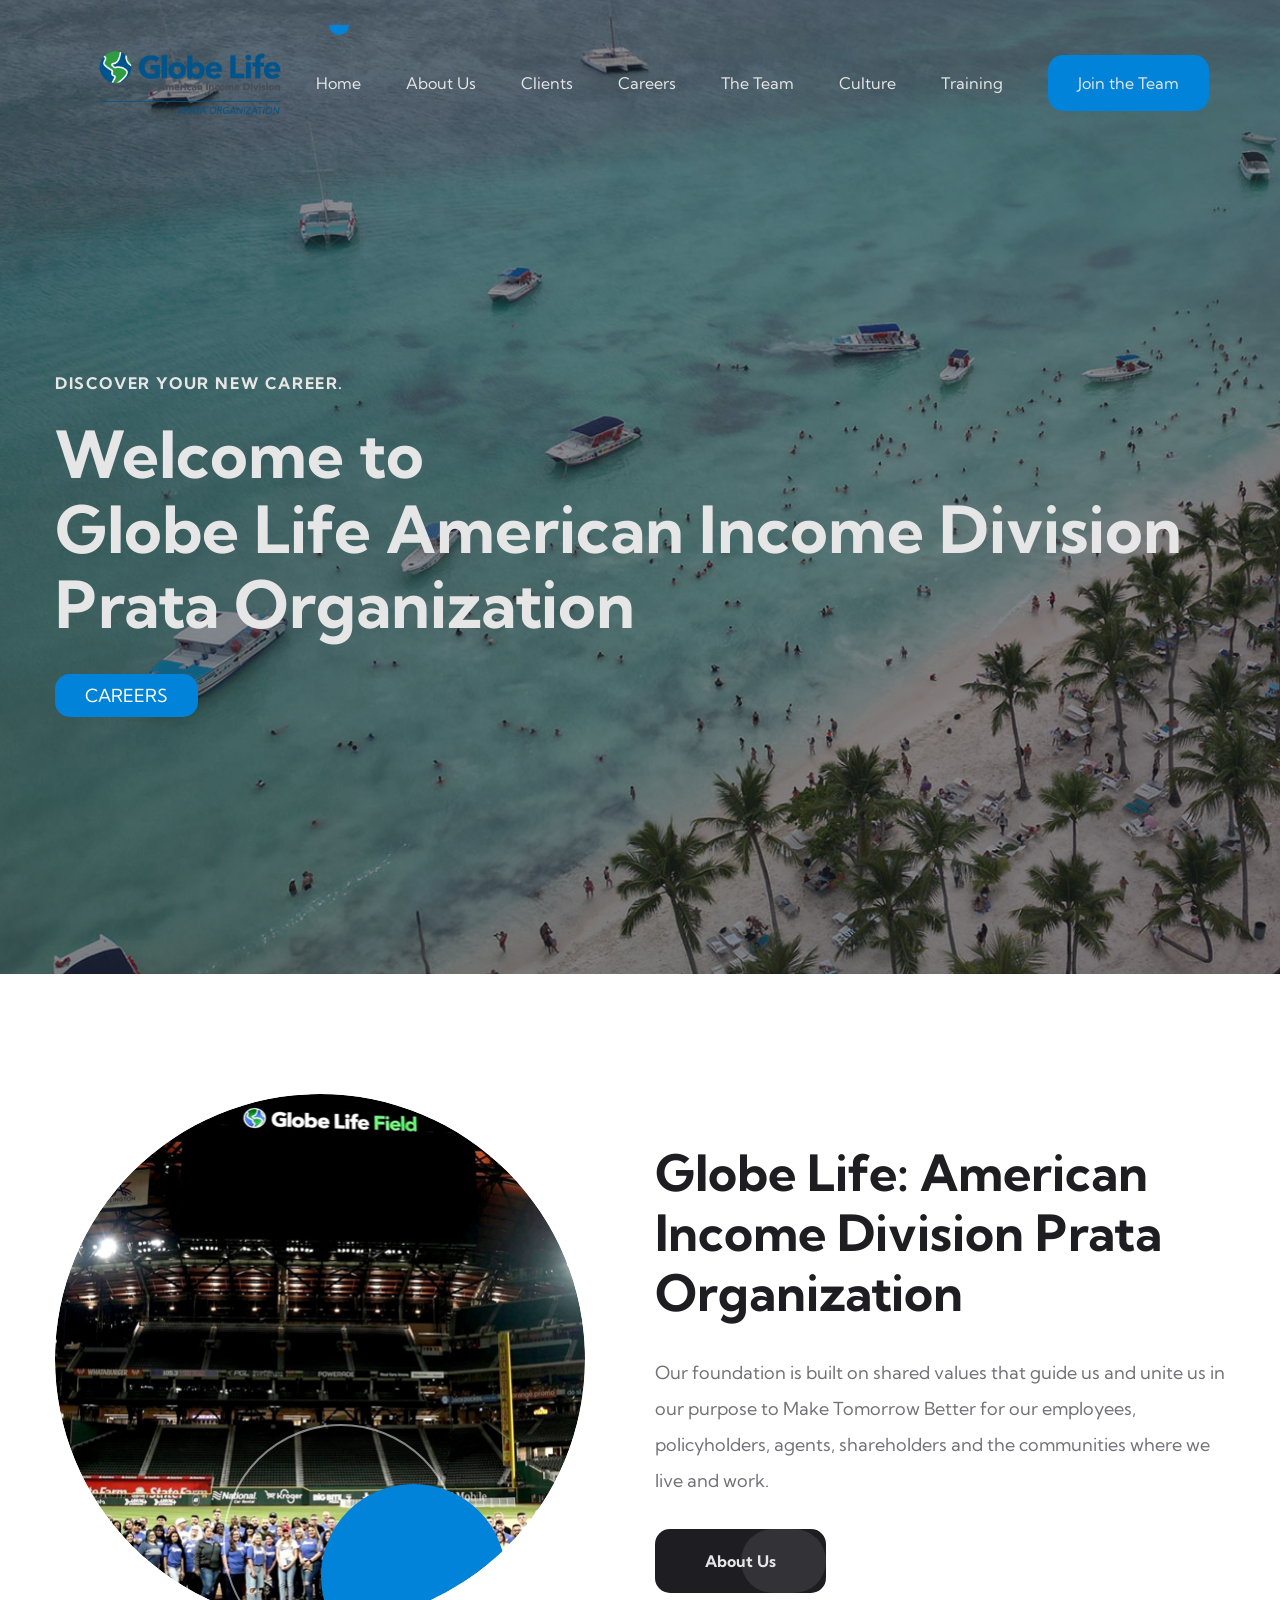
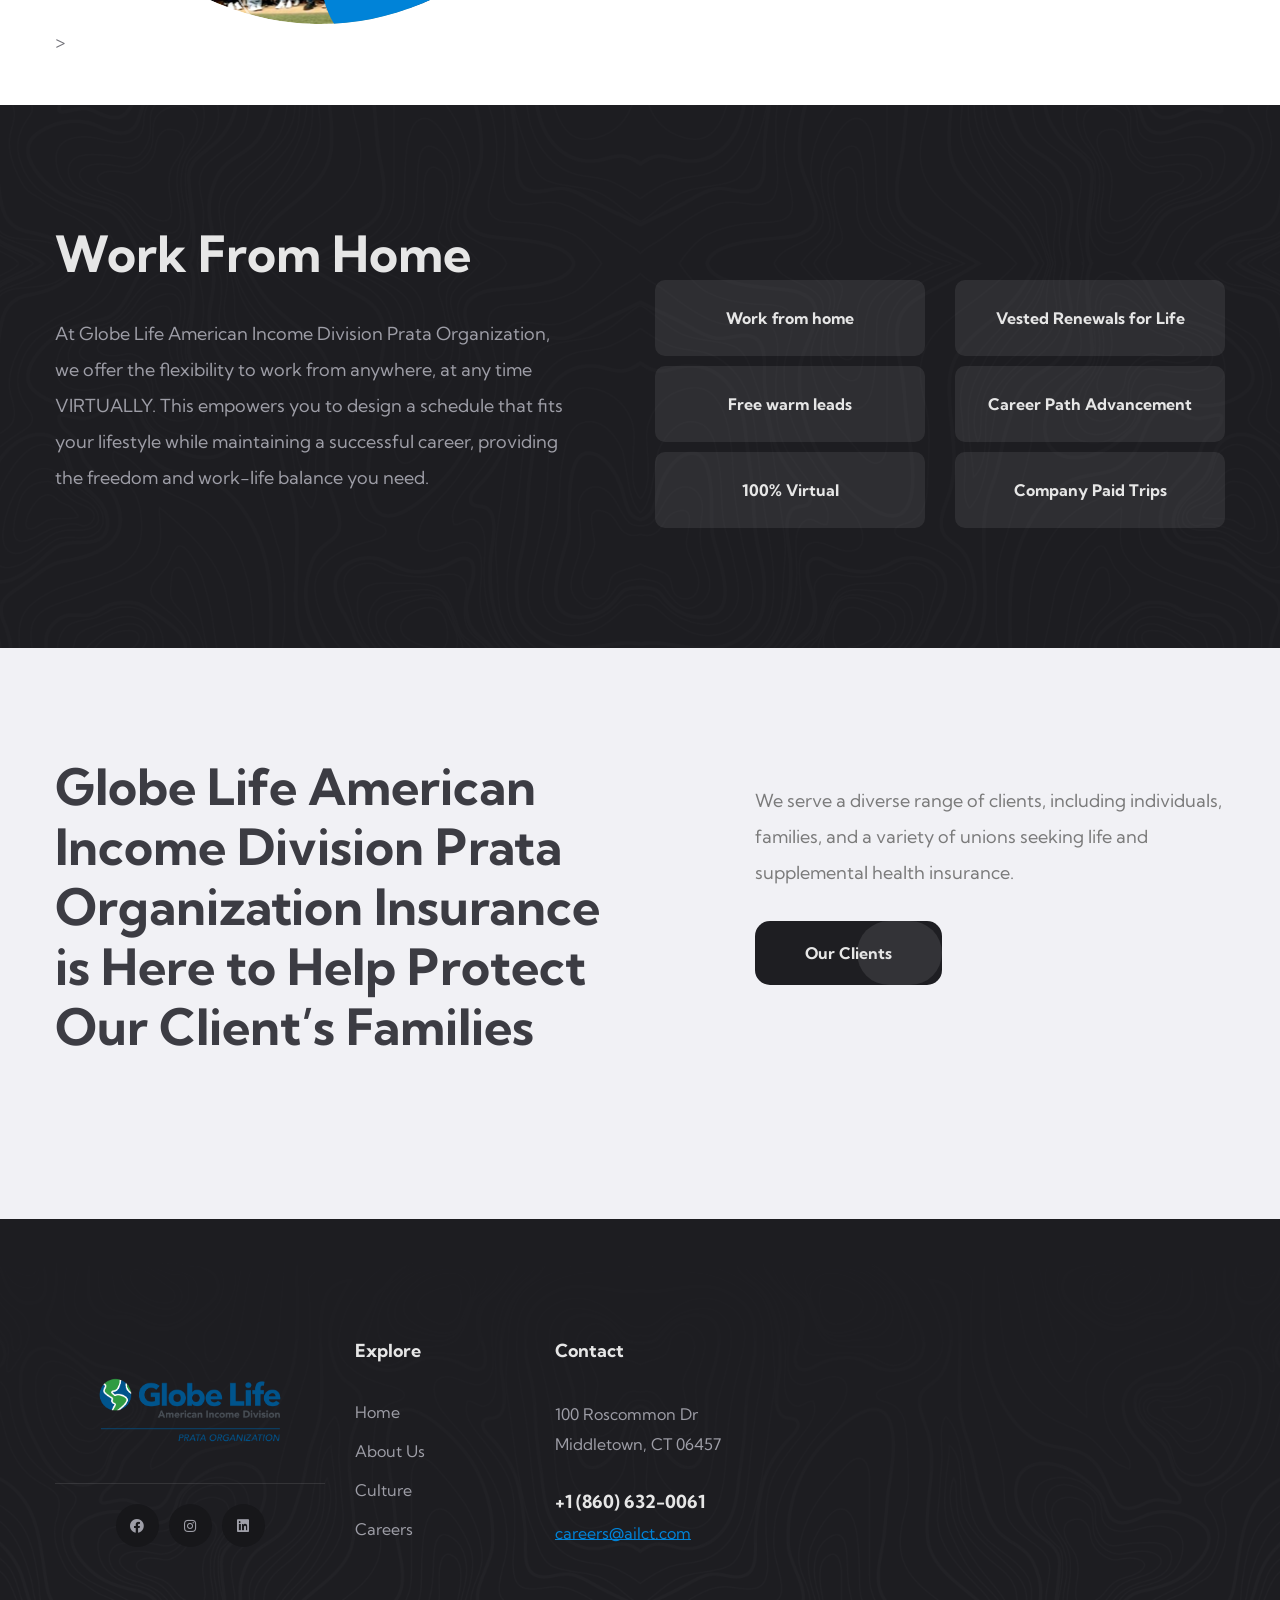
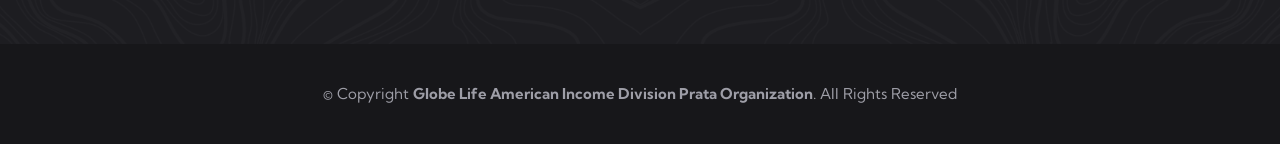
==== commit 34bcff5f: "Updated" ====
--- a/index.html
+++ b/index.html
@@ -148,7 +148,7 @@
                                 <div class="col-lg-12">
                                     <div class="main-slider__content">
                                         <p>Discover your new career.</p>
-                                        <h2 style="font-size:75px; line-height:75px;">Welcome to <br> Globe Life American Income Division Prata Organization</h2>
+                                        <h2 style="font-size:65px; line-height:75px;">Welcome to <br> Globe Life American Income Division Prata Organization</h2>
 
                                         <a href="join.html" class="team-btn" style=""><span>CAREERS</span></a>
                                     </div>
@@ -222,7 +222,7 @@
                     <div class="col-xl-6 col-lg-6">
                         <div class="core-features__left">
                             <div class="section-title text-left">
-                                <h2 class="section-title__title">Work From Anywhere</h2>
+                                <h2 class="section-title__title">Work From Home</h2>
                             </div>
                             <div class="core-features__left-bottom">
                                 <div class="core-features__left-bottom-text">
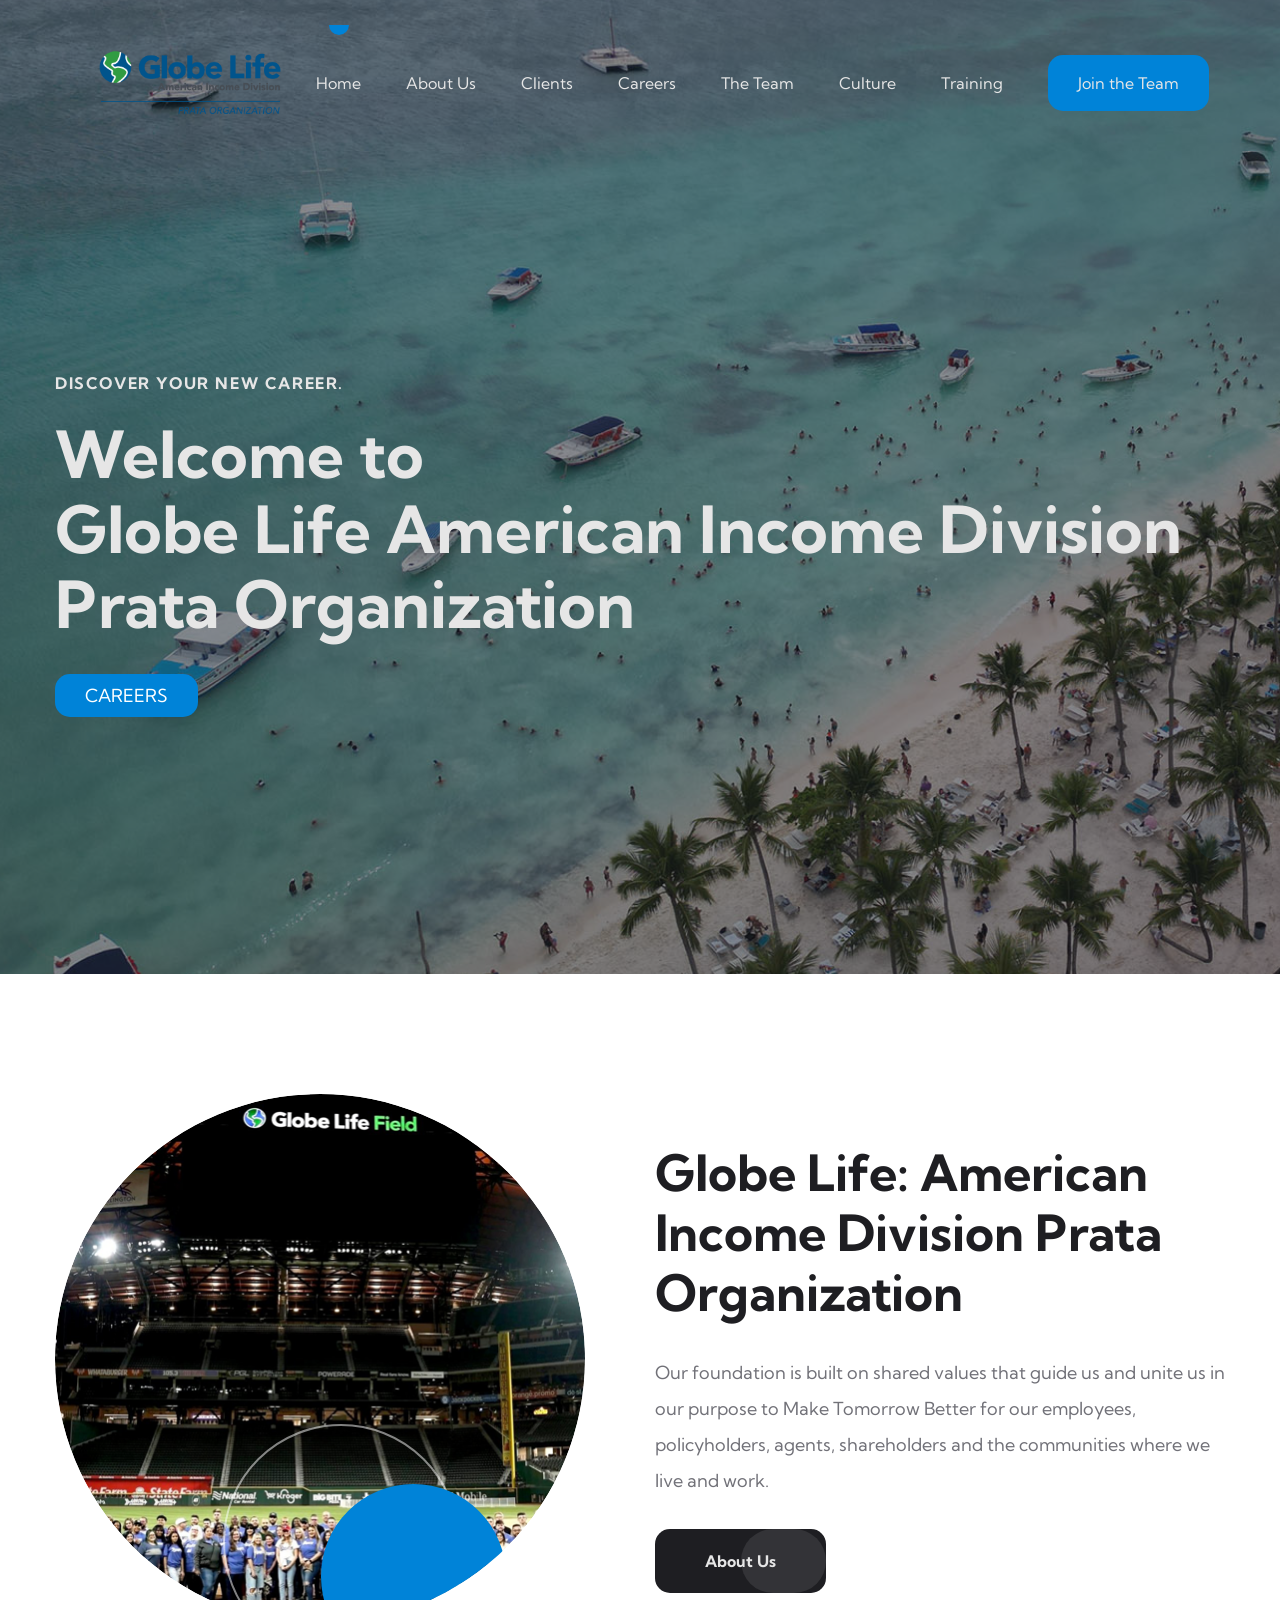
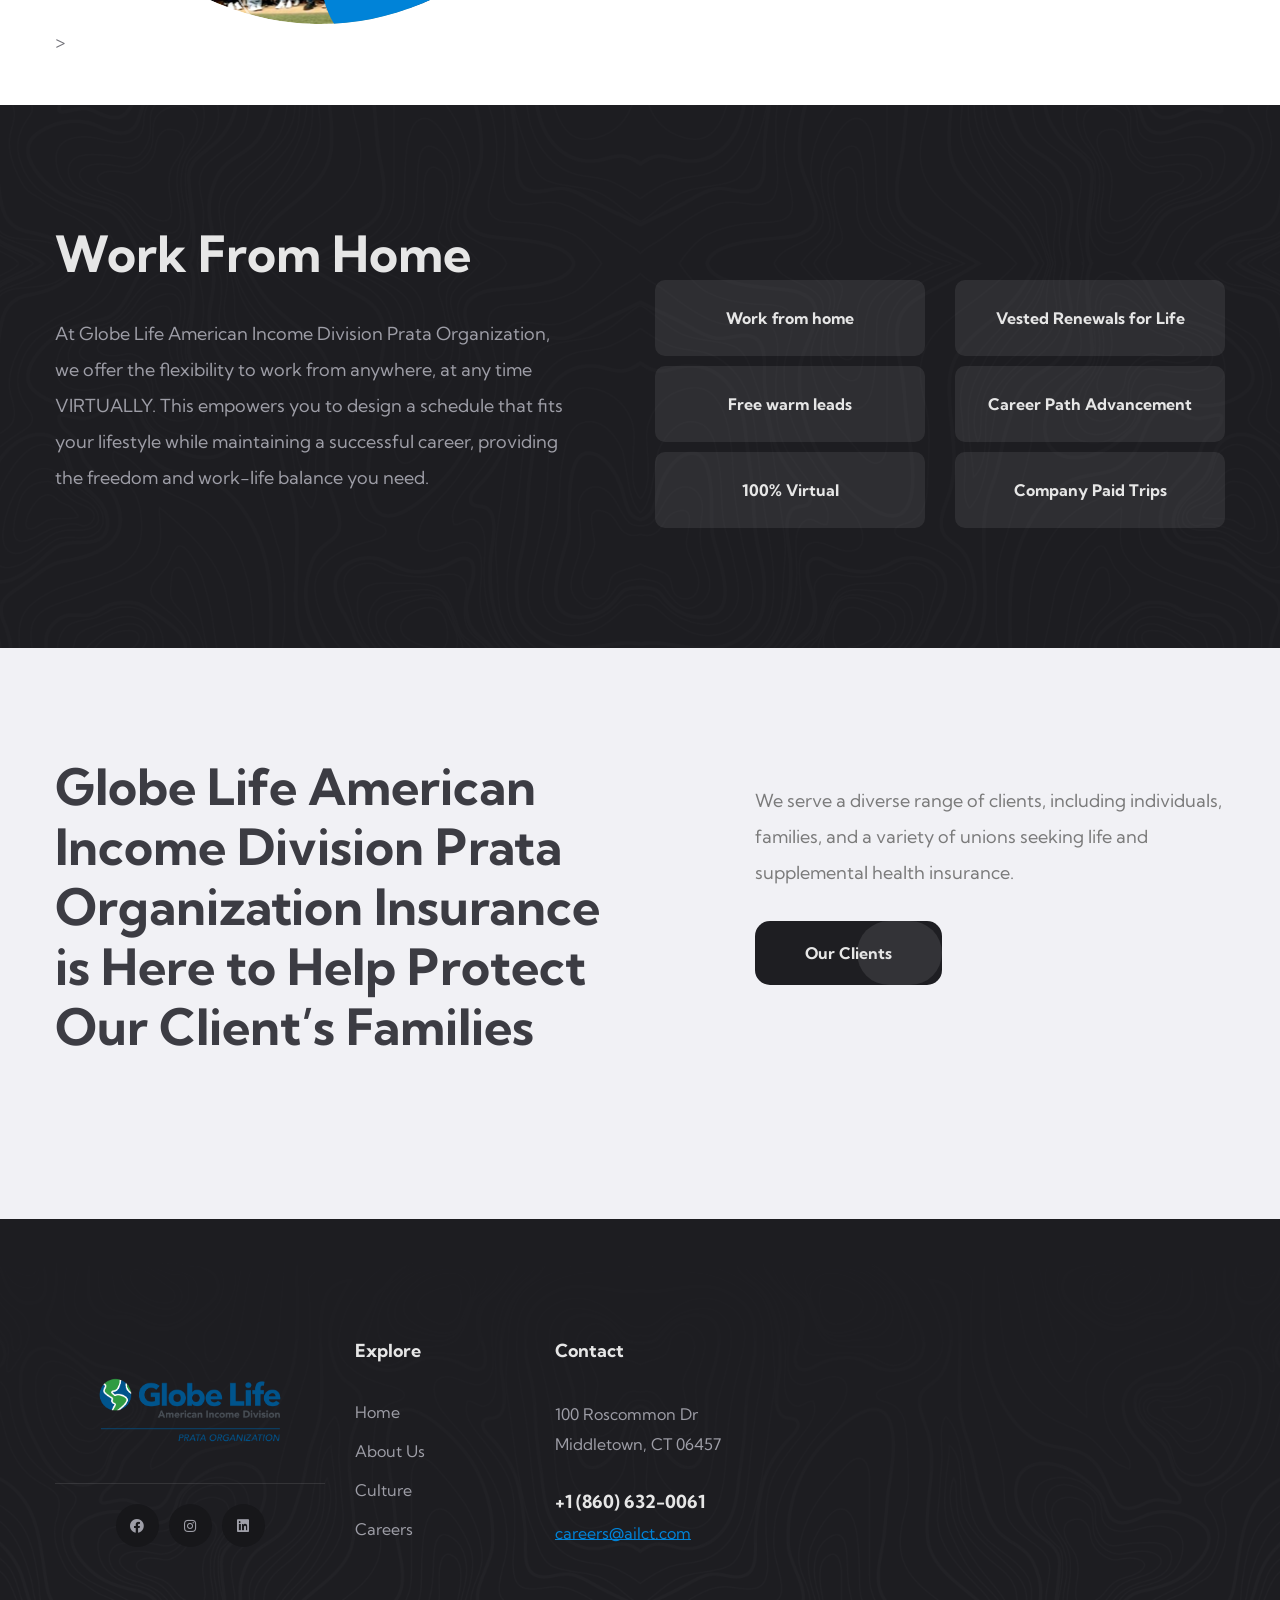
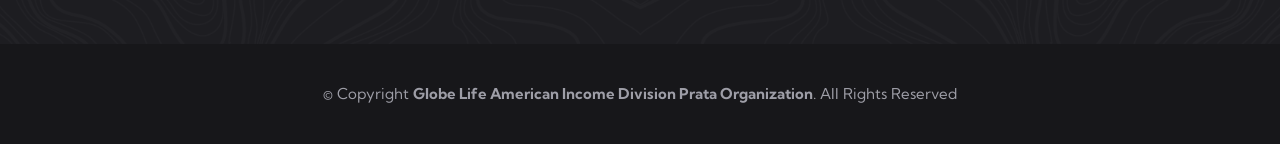
==== commit 17b692ff: "Updated" ====
--- a/index.html
+++ b/index.html
@@ -54,8 +54,6 @@
 </head>
 
 <body>
-
-
 
     <div class="preloader">
         <img class="preloader__image" width="60" src="assets/images/loader.png" alt="" />
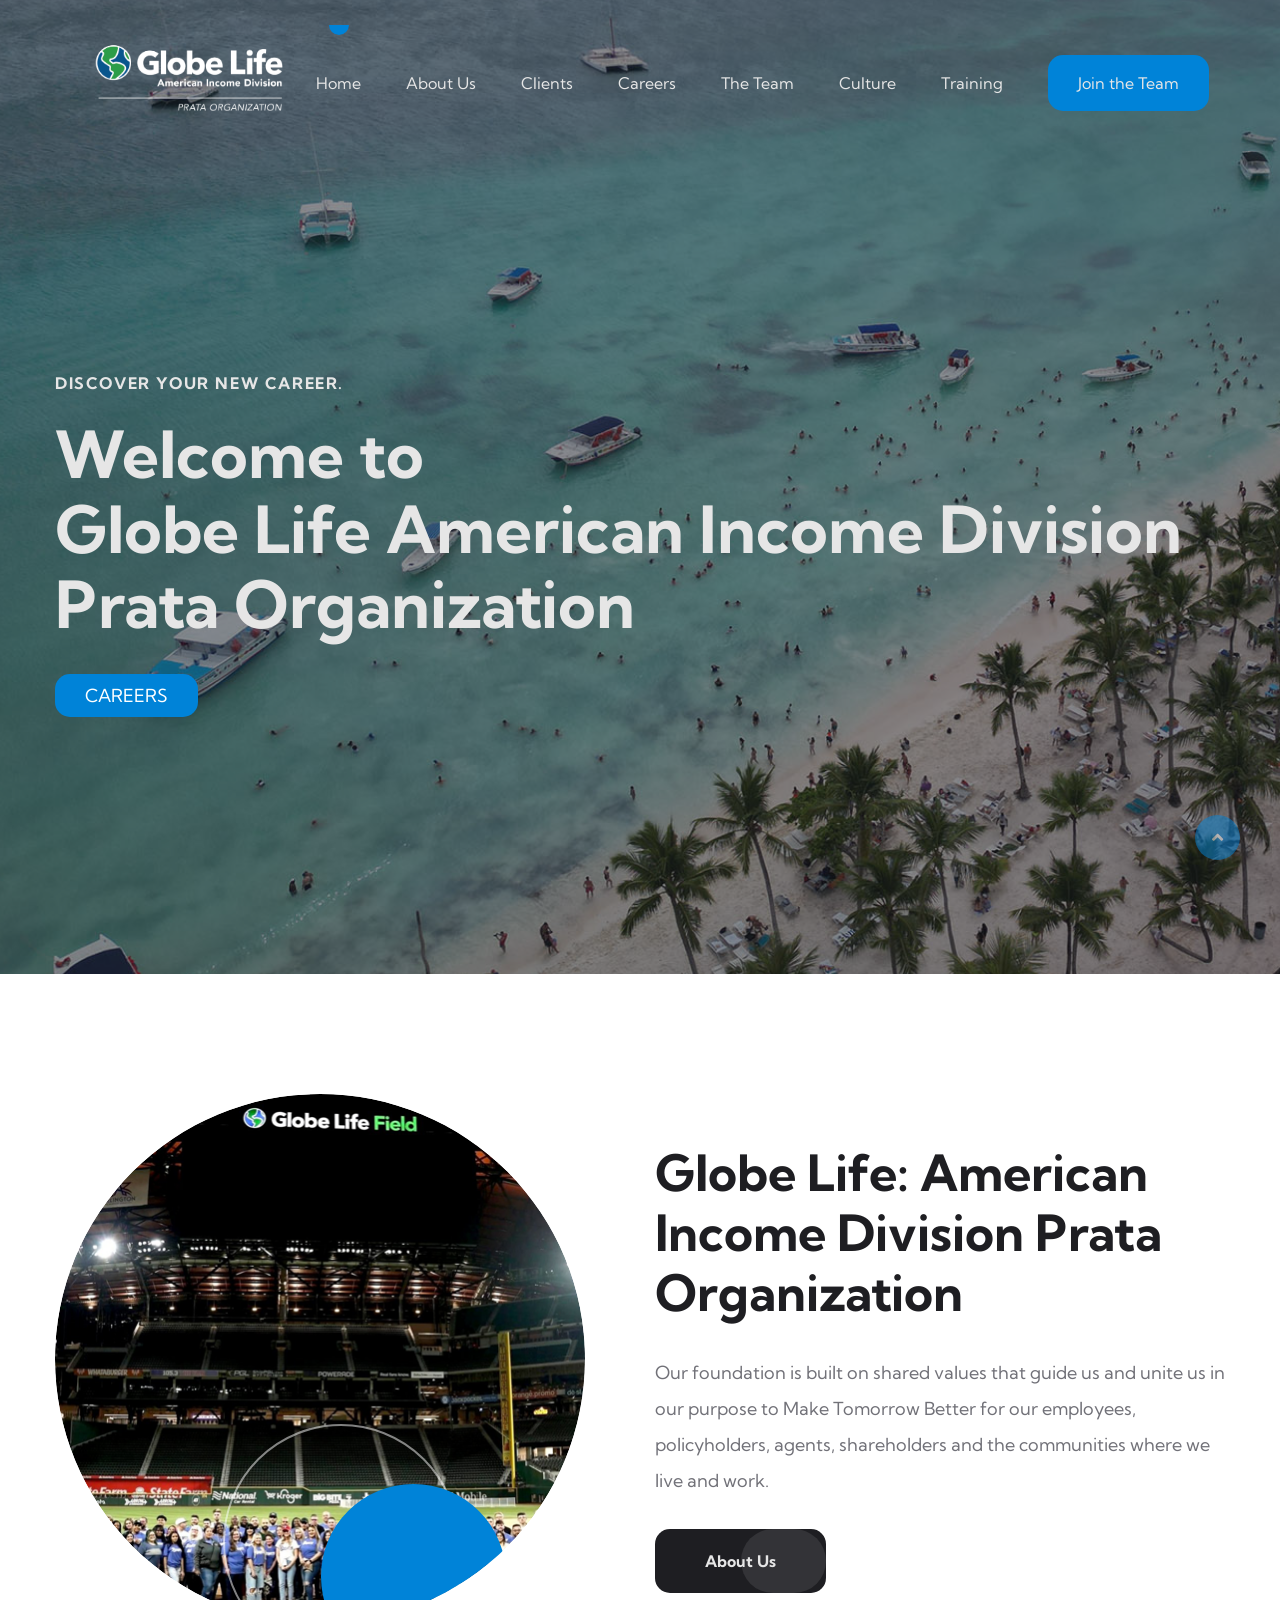
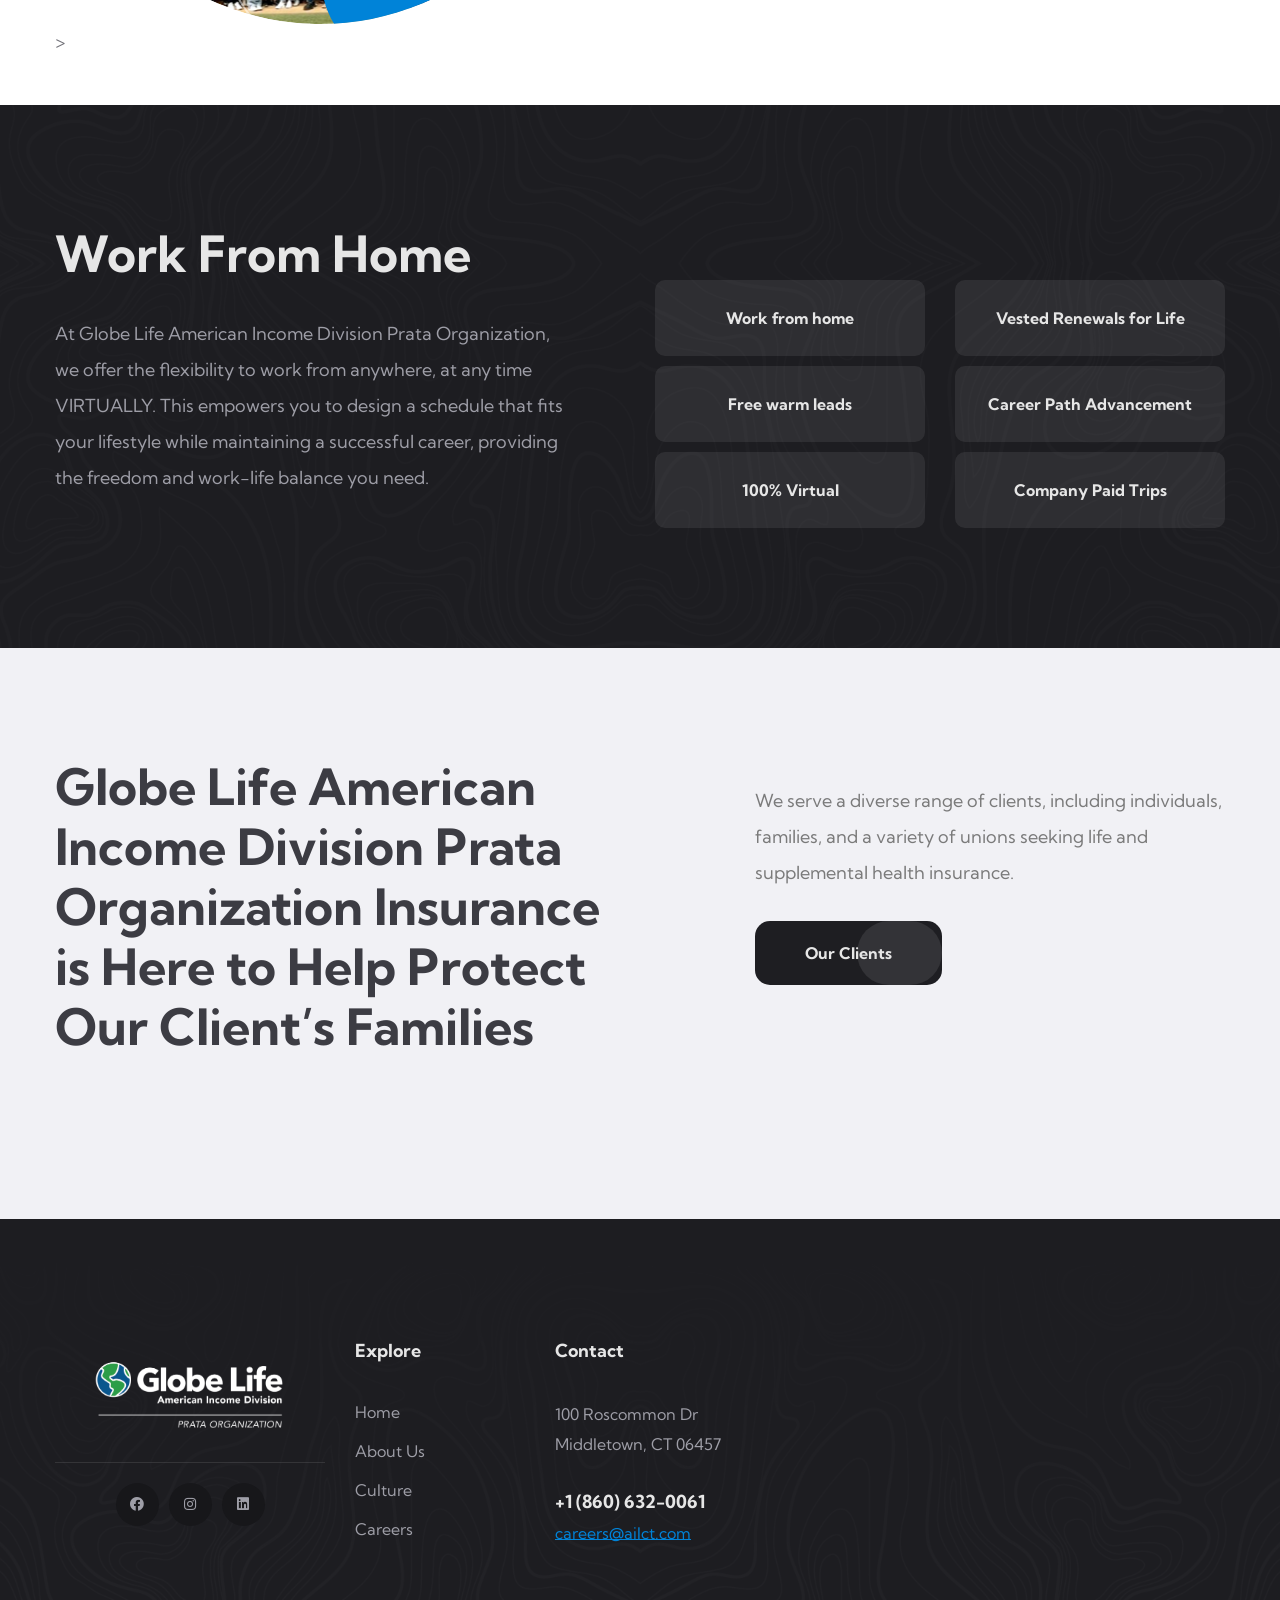
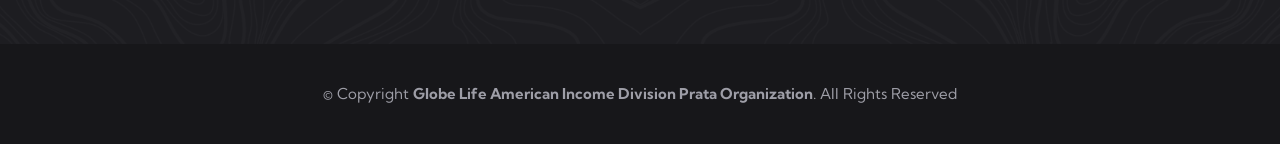
==== commit 1b4410de: "Update index with correct links" ====
--- a/index.html
+++ b/index.html
@@ -70,7 +70,7 @@
                         <div class="main-menu-wrapper__social">
                             <a href="https://www.facebook.com/prataorganization/" class="clr-fb"><i class="fab fa-facebook"></i></a>
                             <a href="https://www.instagram.com/prata_organization" class="clr-ins"><i class="fab fa-instagram"></i></a>
-                            <a href="https://www.instagram.com/prata_organization" class="clr-dri"><i class="fab fa-linkedin"></i></a>
+                            <a href="https://www.linkedin.com/company/globe-life-american-income-division-prata-organization/" class="clr-dri"><i class="fab fa-linkedin"></i></a>
                         </div>
                     </div>
                     <div class="main-menu-wrapper__main-menu">
@@ -203,7 +203,7 @@
                             </div>
                             <p class="welcome-one__right-text-2">
                                 Our foundation is built on shared values that guide us and unite us in our purpose to Make Tomorrow Better for our employees, policyholders, agents, shareholders and the communities where we live and work.</p>
-                            <a href="contact.html" class="thm-btn testimonial-one__btn"><span>About Us</span></a>
+                            <a href="about.html" class="thm-btn testimonial-one__btn"><span>About Us</span></a>
                         </div>
                     </div>
                 </div>
@@ -301,7 +301,7 @@
                     <div class="col-xl-5 col-lg-6">
                         <div class="we-make__right">
                             <p class="CtaParagraph">We serve a diverse range of clients, including individuals, families, and a variety of unions seeking life and supplemental health insurance.</p>
-                            <a href="contact.html" class="thm-btn testimonial-one__btn"><span>Our Clients</span></a>
+                            <a href="clients.html" class="thm-btn testimonial-one__btn"><span>Our Clients</span></a>
                         </div>
                     </div>
                 </div>
@@ -326,7 +326,7 @@
                                 <div class="footer-widget__about-social-list" style="justify-content: center">
                                     <a href="https://www.facebook.com/prataorganization/" class="clr-fb"><i class="fab fa-facebook"></i></a>
                                     <a href="https://www.instagram.com/prata_organization" class="clr-ins"><i class="fab fa-instagram"></i></a>
-                                    <a href="https://www.instagram.com/prata_organization" class="clr-dri"><i class="fab fa-linkedin"></i></a>
+                                    <a href="https://www.linkedin.com/company/globe-life-american-income-division-prata-organization/" class="clr-dri"><i class="fab fa-linkedin"></i></a>
                                 </div>
                             </div>
                         </div>
@@ -405,7 +405,7 @@
                 <div class="mobile-nav__social">
                     <a href="https://www.facebook.com/prataorganization/" class="clr-fb"><i class="fab fa-facebook"></i></a>
                     <a href="https://www.instagram.com/prata_organization" class="clr-ins"><i class="fab fa-instagram"></i></a>
-                    <a href="https://www.instagram.com/prata_organization" class="clr-dri"><i class="fab fa-linkedin"></i></a>
+                    <a href="https://www.linkedin.com/company/globe-life-american-income-division-prata-organization/" class="clr-dri"><i class="fab fa-linkedin"></i></a>
                 </div><!-- /.mobile-nav__social -->
             </div><!-- /.mobile-nav__top -->
         </div>
@@ -467,4 +467,4 @@
 
 </body>
 
-</html>+</html>
